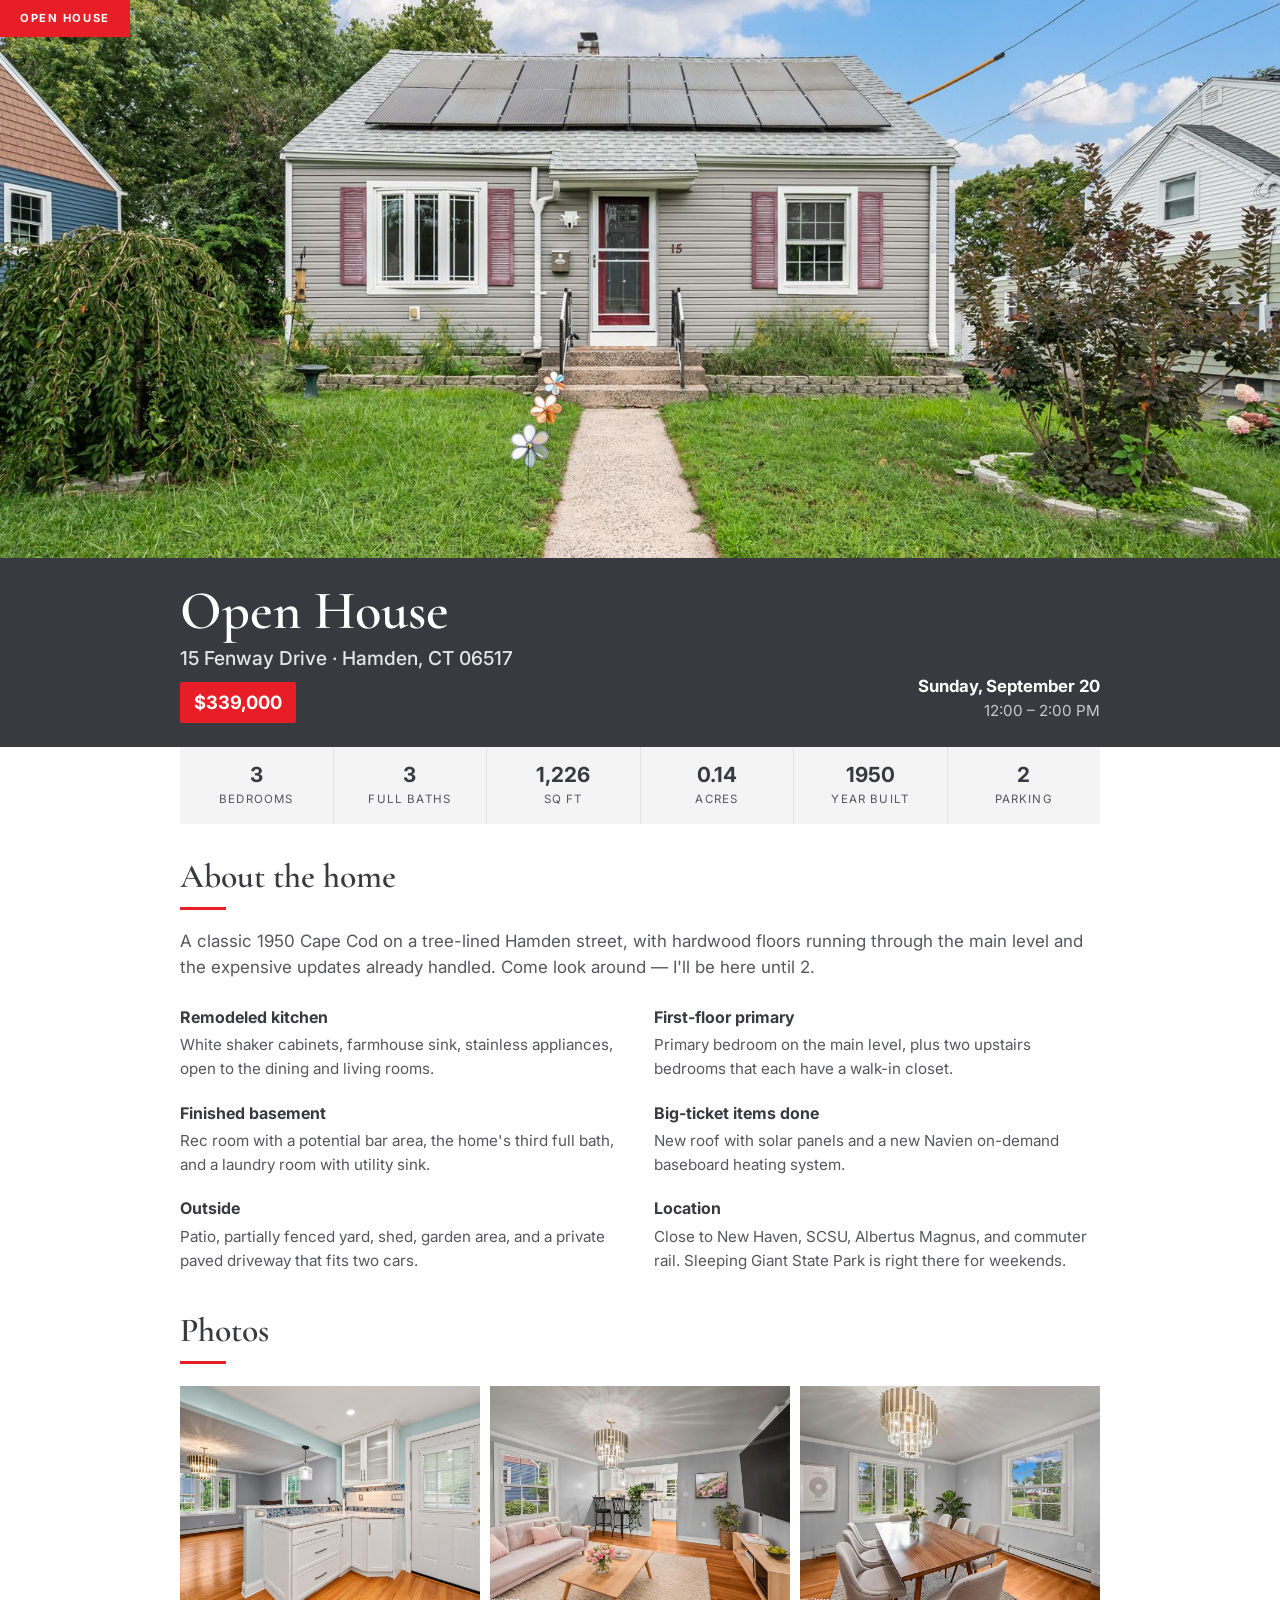
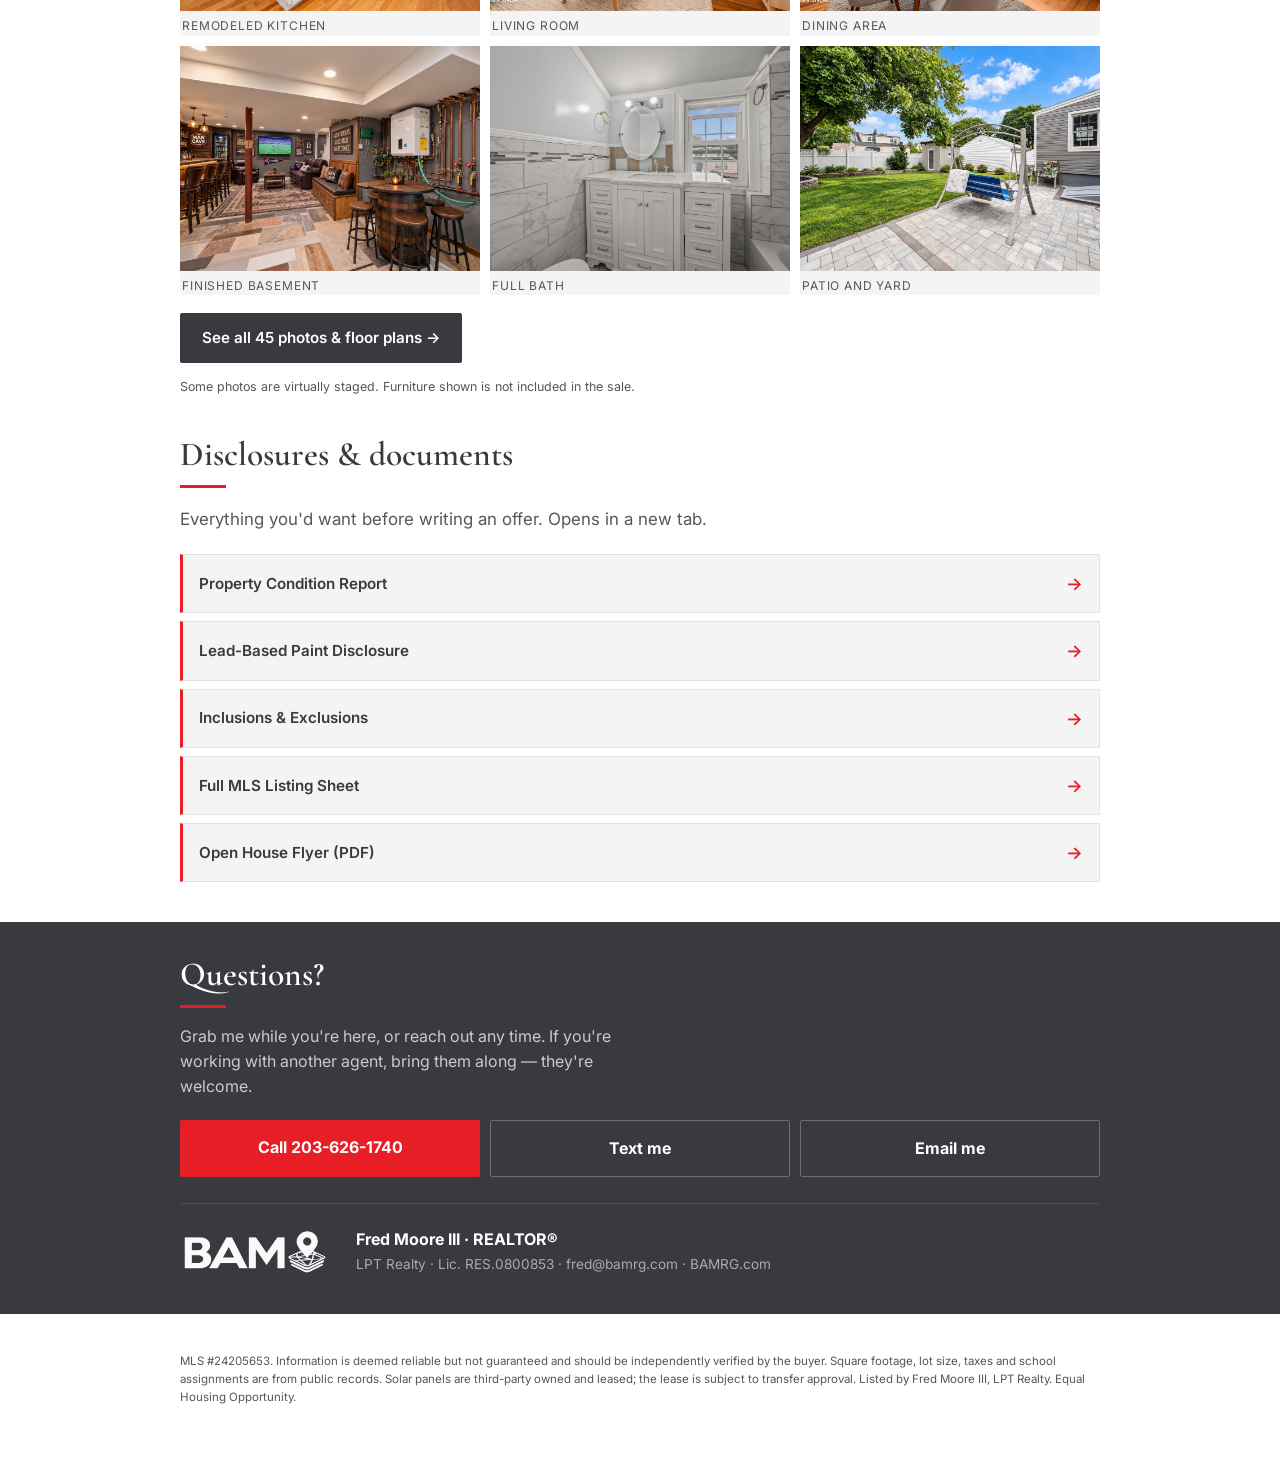
==== 15-fenway/index.html @ d3b403f6 "Add files via upload" ====
<!DOCTYPE html>
<html lang="en">
<head>
<meta charset="utf-8">
<meta name="viewport" content="width=device-width, initial-scale=1, viewport-fit=cover">
<title>Open House &middot; 15 Fenway Drive, Hamden CT</title>
<link rel="preconnect" href="https://fonts.googleapis.com">
<link rel="preconnect" href="https://fonts.gstatic.com" crossorigin>
<link href="https://fonts.googleapis.com/css2?family=Cormorant+Garamond:wght@500;600&family=Inter:wght@400;500;600;700&display=swap" rel="stylesheet">
<style>
:root{--ink:#393a40;--ink-2:#55565e;--red:#e71e25;--bg:#ffffff;--panel:#f4f4f5;--line:#e3e3e6;--chip:#393a40;--chip-ink:#ffffff;
  box-sizing:border-box;padding-top:env(safe-area-inset-top,0px);padding-bottom:env(safe-area-inset-bottom,0px)}
@media (prefers-color-scheme: dark){:root:not([data-theme="light"]){--ink:#f2f2f3;--ink-2:#b4b5bb;--bg:#1c1d21;--panel:#26272c;--line:#3a3b41;--chip:#f2f2f3;--chip-ink:#1c1d21}}
:root[data-theme="dark"]{--ink:#f2f2f3;--ink-2:#b4b5bb;--bg:#1c1d21;--panel:#26272c;--line:#3a3b41;--chip:#f2f2f3;--chip-ink:#1c1d21}
*,*::before,*::after{box-sizing:inherit}
html{scroll-padding-top:env(safe-area-inset-top,0px);-webkit-text-size-adjust:100%}
body{margin:0;background:var(--bg);color:var(--ink);font-family:Inter,-apple-system,BlinkMacSystemFont,"Segoe UI",Roboto,Helvetica,Arial,sans-serif;line-height:1.55;font-size:16px}
img{max-width:100%;display:block}
.wrap{max-width:960px;margin:0 auto;padding:0 20px}
.hero{position:relative}
.hero img{width:100%;height:auto;object-fit:cover;max-height:62vh}
.badge{position:absolute;top:0;left:0;background:var(--red);color:#fff;font-weight:700;letter-spacing:.14em;text-transform:uppercase;font-size:.7rem;padding:10px 20px}
.titlebar{background:#393a40;color:#fff;padding:26px 0 24px}
.titlebar .wrap{display:flex;flex-wrap:wrap;gap:14px;align-items:flex-end;justify-content:space-between}
.oh{font-family:"Cormorant Garamond",Georgia,serif;font-size:clamp(2.2rem,7vw,3.4rem);line-height:1;margin:0;font-weight:600}
.addr{margin:6px 0 0;font-size:clamp(1rem,3.2vw,1.2rem);font-weight:500;color:#e6e6e8}
.when{text-align:right;flex:1 1 auto;min-width:160px}
.when .d{font-weight:700;font-size:1.05rem}
.when .t{color:#c9cacf;font-size:.95rem}
.price{color:#fff;background:var(--red);display:inline-block;padding:6px 14px;font-weight:700;font-size:1.15rem;margin-top:8px;border-radius:2px}
.stats{display:grid;grid-template-columns:repeat(3,1fr);gap:1px;background:var(--line);margin:0 0 34px}
.stat{background:var(--panel);padding:16px 8px;text-align:center}
.stat b{display:block;font-size:1.3rem;line-height:1.2}
.stat span{display:block;font-size:.72rem;text-transform:uppercase;letter-spacing:.1em;color:var(--ink-2);margin-top:3px}
@media(min-width:680px){.stats{grid-template-columns:repeat(6,1fr)}}
section{margin:0 0 40px}
h2{font-family:"Cormorant Garamond",Georgia,serif;font-weight:600;font-size:clamp(1.6rem,4.5vw,2.1rem);margin:0 0 6px;line-height:1.15}
h2::after{content:"";display:block;width:46px;height:3px;background:var(--red);margin-top:10px}
.lede{font-size:1.06rem;color:var(--ink-2);margin:18px 0 0}
.feats{display:grid;gap:18px;margin-top:24px}
@media(min-width:680px){.feats{grid-template-columns:1fr 1fr;gap:20px 28px}}
.feat h3{margin:0 0 4px;font-size:1rem;font-weight:700}
.feat p{margin:0;color:var(--ink-2);font-size:.95rem}
.gal{display:grid;grid-template-columns:repeat(2,1fr);gap:8px;margin-top:22px}
@media(min-width:680px){.gal{grid-template-columns:repeat(3,1fr);gap:10px}}
.g-item{margin:0;cursor:zoom-in;position:relative;overflow:hidden;background:var(--panel)}
.g-item img{width:100%;aspect-ratio:4/3;object-fit:cover;transition:transform .35s ease}
.g-item:hover img,.g-item:focus img{transform:scale(1.04)}
.g-item figcaption{font-size:.75rem;color:var(--ink-2);padding:6px 2px 0;text-transform:uppercase;letter-spacing:.07em}
.allphotos{display:inline-block;margin-top:18px;background:var(--chip);color:var(--chip-ink);text-decoration:none;font-weight:600;padding:13px 22px;font-size:.95rem;border-radius:2px}
.note{font-size:.78rem;color:var(--ink-2);margin-top:14px}
.docs{display:grid;gap:8px;margin-top:22px}
.doc{display:flex;justify-content:space-between;align-items:center;gap:12px;background:var(--panel);border:1px solid var(--line);border-left:3px solid var(--red);padding:15px 16px;text-decoration:none;color:var(--ink);font-weight:600;font-size:.95rem}
.doc i{font-style:normal;color:var(--red);font-size:1.1rem}
.doc:hover{background:var(--bg)}
.contact{background:#393a40;color:#fff;padding:34px 0 38px;margin-top:8px}
.contact h2{color:#fff}
.contact p{color:#c9cacf;margin:16px 0 0;max-width:46ch}
.cta{display:grid;gap:10px;margin-top:22px}
@media(min-width:560px){.cta{grid-template-columns:repeat(3,1fr)}}
.cta a{display:block;text-align:center;text-decoration:none;font-weight:700;padding:15px 10px;border-radius:2px;font-size:1rem}
.cta .p{background:var(--red);color:#fff}
.cta .s{background:transparent;color:#fff;border:1px solid #6b6c74}
.sig{margin-top:26px;padding-top:22px;border-top:1px solid #4d4e56;font-size:.85rem;color:#a9aab1;display:flex;flex-wrap:wrap;align-items:center;gap:18px 26px}
.sig img{width:150px;height:auto}
.sig b{color:#fff;display:block;font-size:1rem;margin-bottom:2px}
.legal{font-size:.72rem;color:var(--ink-2);padding:26px 0 40px;line-height:1.6}
#lb{position:fixed;inset:0;background:rgba(15,15,18,.94);display:none;align-items:center;justify-content:center;z-index:99;padding:20px;padding-top:calc(20px + env(safe-area-inset-top,0px));padding-bottom:calc(20px + env(safe-area-inset-bottom,0px))}
#lb.on{display:flex}
#lb img{max-width:100%;max-height:100%;object-fit:contain}
#lbx{position:absolute;top:calc(10px + env(safe-area-inset-top,0px));right:14px;background:none;border:0;color:#fff;font-size:2.2rem;line-height:1;cursor:pointer;padding:6px 12px}
</style>
</head>
<body>
<header class="hero">
  <span class="badge">Open House</span>
  <img src="[data-uri]" alt="15 Fenway Drive, Hamden CT">
</header>
<div class="titlebar"><div class="wrap">
  <div>
    <h1 class="oh">Open House</h1>
    <p class="addr">15 Fenway Drive &middot; Hamden, CT 06517</p>
    <span class="price">$339,000</span>
  </div>
  <div class="when"><div class="d">Sunday, September 20</div><div class="t">12:00 – 2:00 PM</div></div>
</div></div>
<div class="wrap">
  <div class="stats"><div class="stat"><b>3</b><span>Bedrooms</span></div>
<div class="stat"><b>3</b><span>Full Baths</span></div>
<div class="stat"><b>1,226</b><span>Sq Ft</span></div>
<div class="stat"><b>0.14</b><span>Acres</span></div>
<div class="stat"><b>1950</b><span>Year Built</span></div>
<div class="stat"><b>2</b><span>Parking</span></div></div>
  <section><h2>About the home</h2><p class="lede">A classic 1950 Cape Cod on a tree-lined Hamden street, with hardwood floors running through the main level and the expensive updates already handled. Come look around — I&#x27;ll be here until 2.</p><div class="feats"><div class="feat"><h3>Remodeled kitchen</h3><p>White shaker cabinets, farmhouse sink, stainless appliances, open to the dining and living rooms.</p></div>
<div class="feat"><h3>First-floor primary</h3><p>Primary bedroom on the main level, plus two upstairs bedrooms that each have a walk-in closet.</p></div>
<div class="feat"><h3>Finished basement</h3><p>Rec room with a potential bar area, the home&#x27;s third full bath, and a laundry room with utility sink.</p></div>
<div class="feat"><h3>Big-ticket items done</h3><p>New roof with solar panels and a new Navien on-demand baseboard heating system.</p></div>
<div class="feat"><h3>Outside</h3><p>Patio, partially fenced yard, shed, garden area, and a private paved driveway that fits two cars.</p></div>
<div class="feat"><h3>Location</h3><p>Close to New Haven, SCSU, Albertus Magnus, and commuter rail. Sleeping Giant State Park is right there for weekends.</p></div></div></section>
  <section><h2>Photos</h2><div class="gal"><figure class="g-item" tabindex="0" data-full="/9j/4AAQSkZJRgABAQAAAQABAAD/2wBDAAgGBgcGBQgHBwcJCQgKDBUODAsLDBkSEw8VHhsgHx4bHR0hJTApISMtJB0dKjkqLTEzNjY2ICg7Pzo0PjA1NjP/2wBDAQkJCQwLDBgODhgzIh0iMzMzMzMzMzMzMzMzMzMzMzMzMzMzMzMzMzMzMzMzMzMzMzMzMzMzMzMzMzMzMzMzMzP/wgARCAMgBLADASIAAhEBAxEB/8QAGwAAAwEBAQEBAAAAAAAAAAAAAAECAwQFBgf/xAAZAQEBAQEBAQAAAAAAAAAAAAAAAQIDBAX/[base64]/kVL664OizZU0nfFHobeS7PVOPqpmiTMsIVhBaIWiMy0ZrRGZaIKCFaILBVBNa3hWd7GeihSRDCSkJjAAGAAwABpgADQMAAABiYAAAgAAAAAGgAYhghoABiBiYIABiAGANAAAAAAJoATAQNBQChiBiKAQ0ECABA0gaSGkhpSUs5s0iRkmyyKosl0HgsMdm0Q98Cu/[base64]/[base64]/[base64]/O9Q8vaNTk5+jIx0V65NjCk6bLWFvpLy30qXLRigpls4Mj058sNsezU4DvZldFIYAwTAQwQAAC+d+j+dPpNIsE2eLpGvPe1q5Yd0YrocvLl30eY/RR5p6eC8l9MxideS8ufak5K3s5M+7GzF7KsJ1xuUwpidgwGk0Q3SKBMBDEQwNciuvXz3c+gubZnW07GNkLRGa0RmWiJ0RmtEZzqjE0iW9eVTXe+Paa2QACKJRakE5xOrLPc532hg9GVj1eQVyzZNVRD0oxjok6/[base64]/t4++q8j2fIOPSegnbfrs5Ne9HE9sjfTDc8zTPWXjmpSGPfPTp5+nPTn49tpeKu1mWjBDBDAGCYCazrUlGiTEVRk9Ah2ElSPPTnS6VKhgvnvofnj6PTPQGmfNac15vXrxXL6O/l2vp7eZtL6mnmbR2TnsZ1qpVUEaC5DpPHnGvarzvU3nNVK3mCc8d2dceXXmcq0VmGfXGpyz05WYlyiG6kpANomOkxgAMABgk2kqgN8A655lc4eJ6Hyp9N7P5x7J94Y63JOsmc6yZTrBlG2Zhh1ZJz6RzS/R82qz08ytJlloGDPR9Dg9Cr8j2PGOXU7jn32aW+bI68efNfR7PP9CvN1z0jkVKyGq1zvp5urPTz98d5aGCBDM0apOhUyDRkGgRVAmMEZJqckHcvNiPQ08v1aM9chVNrLAXz/0Pz59DpFg0z5KpI0rJmt89L0Xy3HVrx3L6GnmUvp7ePtL6uvjke1Xmo9Lz9sc30jO6dSxiRoZuy8qRz5byc09UWcufRFc87qzBaxZKpCG0ksqHSExiYDARMAAAAQAufpDw/f8AL7a9HfxbT1zi6mXOyrnnozTCNoMM98k5efr5k9u1ee3nRqs3E13rkPRA9Dn6SvK9byyZystJghExpB2+j53onn6Z6HMmrIY9c76ubpz08/fyvTl2AJSuhtkumQGRs+ITtXGRv1c/WV5vp+dXLt0zmQ7Kzy1pMOvC2tcriiotRMF8/[base64]/oPAPf0z0BpnxZ6IcN9IYVpIORNHnRfD3ckvk9Jty6c/dl3Z0vH97wT6LTx+zN5cd51PTOXKzv6fnu3We1qN52WNGqhVo8kbVhSbGVFkuqchTgLctGDEx0mMRQSUyFaM1eYp00ON9/DHL6/[base64]/l+q583wtPV5pfBvr9JfI4vo8t5+T6e/[base64]/[base64]/QuoAjOzNtzNOnSy0Dm6+PUogjWJoM9ec0nTU560ZynUkw6M7ahN1NxoqCIvwPZ8Y+gqaofF0YvxzH1wMofreX6ubtNpdJ9LC589Y9smG0Y5vq34PfN9b5/Z59OJ+rlZ5HD9DyS8b6NtZ+fXpZdMefn6qryI9oTwp96K8avQ8s2vmDsvzEetHlB6GfLReWjjn11yOjfzIr0s+PQtFWHbyenLvuEXLkocIuri7E19Hj7Gr8/[base64]/[base64]/XydnPfyLH25Nqi/W8n1860z1zQdx25800t5NM9c289I57nfHszeHl7PmefP0+T0Tk9TpZ13583y60/O6vGxy7OjyPbJ9nzfU10Xie94W7kMsStETpJmrkhXJAwLmyrmymqH6XnelL6+W2JxZdON4cnXz7Jh2R0TXl2U6lOlVFBRQXNFMYo0gyGJ18/Rhcb9OHVnpldBnalaM5gSFNM6ihMRdGT2ZidHGXPLcr15MjrnzTWfUOLn3z9bbh7c74tctJdgQgVWhM1WQm8zBPqeZ6S4Z0sxNqHz7YVsZrMqc40c57Vl28fZdY6Z6NJgAAvB97wj39M9Dl24O/nv5Np9uTaZp6/kevm7ZaQXntl2586pazOue0otI57jr5OuWPlvrPIxmsYjzz3t+Hu7a4KDWufwPX87lzXoed6qZ+15XrdOleF7vhbuYFiGEq5InSCJuSVSHSoq5sdqh+j5/pS+vj0ZHmTON8/N6fl98l9PmenN8FKr1dKlKTHSodzRVTQRcGaaTrx2zZz6fIxmvdz+bxX6jf5d539hXx+mb9bPyHSv0S+Z4T6/PysY9qPKzr0s+LSW+O61jnw17bOLDrrWced6VycvsV04+p6vl+py78WmekbDRKpU6lMtwk1lTC9LzPTt5puMQmZhjjSVrmNZKqmFZPo8fY1jrkNatMQwXge/4J7+mepw9PF1c9/LNPtybVF+v5PrZu01K6ZUuvLlZO81rz6S756Tz3n28WuNX5vT53Pnt0+Z0cp7e3H29unmIWr5nl+v4Wcbez837Enqel4Pva3Xg+74e7mDsQwU0iZuSJ0ghUh0qKudB2qg9LzvSX2Z5+QjfnnOM9+TZnXr4t2+G5vWnSY3NFOWVU0VUUPOoJEJ2xSTy/L9jyF4+vv7V8le5WN+PfvbZ18n2fSUfM+T96o+fr3g8LP6FHja+oL4x7EJ5B6xXlv0MziXWXPHn2banJ3cPanHcWdABk6kRW1zi+yjhXazyup9C+cehMnE+ojlXVzVz63eZgpw0p4OyvQ8/0WstcdWhpiaA8L3fCPe1y1MKtnx7T1ltM09byfWzd89IMl38+s8T6VHPvpEJ3m0m5y5ufo8vHOe7meZ73Vw9vTpxaQ9aPF9DPjn5f0/Q5Ok39/[base64]/Q3Tw/c8LdkCxoBJoSELHbnMtfn3nf0enzFR9Rp8oj65fIpfq9/jvUPvNeffWPJnp4845ejg9qPB9X5vz3X67T48a+uz+TiPp/[base64]/Q5c/QXB08uh0cnXtWuPV1Zl6HB859PlyxwHT5Ob7freZ6ne8XL242+Vxd3l8+b9Tj9LKfY4u/pufD9zx93nr02eUvY3PAX1Cr5Y+oZ8tP1Oh+br9BqX8/X6Dcv59X6Aj8+2+9LPhuj7OjO5DHDq2mfF9LVHi+d9Rlb88e/mvj9PoM8/[base64]/ldUenz9jODbqwIQSw7QcfofP6nWozsvS8rK830ucxw9bCziue8547LH5fezn6ujw09XmMs76tZg6OfWZXxvus6sNuDGs98u1fR8h9HPp4PsZd28Z9BvHw3q+rrqcXj/AEeFkeT7WI9C86+b7r7tSuHZZtcXXOs6xtyGnNr0mFVhL430PD2bz0zz+fc+znjnL9D1+d6GNeXW0HWAJ5Zm6xK2Uspw0HLKcZmqQVnVEumQ7Zm9VZhpaljLeFw5NfH8vfvc4cOnueJ6vk/Q8nu7cfZSAPkRPWWDL9fyfYzrtfKJ1rmZrMSdGvDmerPlSexXiSe2vDVe5PiSe5HiI9o8NHuz4UHvx4YexHlh6fnJBGol+h5/or6I0j4u3il5vY8Lrxv2ODlzO7yfT87pz830fG9CsenKtZnqziO3Pk9Ca+I9f1SypfXLy8/odZ53m/[base64]/[base64]/Vm00Mwat1mZKNaAAYstsTyvZ8n1VGhM9ctBggaAi818r3PC9spNIAhiYriiYqRJyPLXK5vp5ulefLXGXqTQAjRJFvMNZhDBDAEACaJW2hynWHK9pJQqyouBt1nO0E+N7XjHrdPN0hN5nymd7pxno6nk369nkV6ovm79gY2uaO6/G51+hXy+Mv158Tz519vy/IaTX0XP49Z13Y5651y8/[base64]/S6ca8eve6M6+av6m5fmej6G5fD39a487bro5r3dYzqJk9lWRrmTnrlE52S4LpQu7m6fZ4/Rio7cUmhDQNEaTcTQADTAAAC9M7I3w3EAIdEFomlJRngdS50VO9HNq0aQqEnJ4/tZ6KNNM9MtQBAAPO4J6BAAAIYANMiLgSaKy1yub6ebpXDn6eaXqEAmikAAAACaGCGIBNVaaAAAABDloYIYmLyPX8k9Lo5eocXJ+VP1tfJ6/[base64]/[base64]/oDmpPjbzrw+/[base64]/3zdWs9EUdXX53bvHZrlt0wlarPPfKXmy6Yxo6Mt7NKL1mW0Z8+/[base64]/TGsjszy6MpcM7xxvTp5OqzTVaawmTS5N+DGnPJOd+lXH07zSednP5nbx8982PTjnUqYPT9byPX9ni7JqevFAhgAIjeLiaGmAAAKAFaRaZ74i64vVMdTM0hWsWAAIC5zbDw/Yl6wKCrIyvzjr4r87Oun51z5vVyehE437vb8l09uP0Ryep14c9dD1IVCQUEqkCYS3Jn3c/XXMq8/G+fna8Pt6fY+e068/f8AzT6zg6c8fb+d4uvL9E0/L/Y6c/uTwfYNyWMQNpgCGIGIGJiYhgA0AAIAAAw3wOP2PG9gqKk+O3wfzfo7Ge4tb6KXdzbaz278m/TnpIUs9ZjDOuTO+zfzNzuMdNZV0Jnw9fHNYVksb6NMdtZ0zrHU5+Dt4cawnWsa530zL0+l5npe7wdqF15CEMTQehLeeqmoAABQAAC6mk5+zm6SYoXO2hiBiYsvO5pdM/U6SNDSzPV4mnJz+Nm9m3zD49+7j028/oy03vl0wrUl5su4s4L6I1Oz0/nn34fRZ/PY6z9MfOaHvT4usvqz5Oa+t3/NZ3P1u/zHuduGXjaT5PYpemdrVbxPD28hyLTfU5eX02nzfN9bn24+X7XlcHbh970fl3pdef6C/mPaO0ljEwBDaBoAaBoBoAAAQPLTI8/2vC90c1J8trzz8z6XWua61pdNh1ro1no3wrpjeMnZOO2edcme+ONX0cu52XhrvBFqp5Ojzpcsxc9778W+prLmzLHTm57eSzleSo9D0PQ5/ofO0l3vGVdNxjqxp8e2EXpx9K3GjTIBQABMupaZ9PP0LKaBAAAAGV0AaCE58S9Hm8Xkcu2/Npr5fVnte/LcVreNRo1SWlmS1cYz1Z2c+G8LgdN1hq+jLKdsDHPomsY6FrOe83RNRU2bJdpxHD2cmh0gj0nSM+bt565H0SuPH2RZ43H9M+3DwPdx4OvH670fy/Xty/TH8V7J7hjqUSxiBgACAAAAz0zPL935/[base64]/ZwduXvev+cR14/qR8B7NfTPg7RiBiBiBxcHke94HvFJyfH69T+Z9KNs0brLUvv4dNZ7nx67zoY3UYEy55dGWatc9F6NOa03yJHmZSkRlLuYwaxWhhRhGnMSuWh6PTn6nby9Hu8O8sRKqIZ5Gd+r4/Dn5vT1e18x6Vz6saL0+a9OXeurne6cpSXQBI3x2WQBAxXcJeeXnr1cXk8PHt1cmnR5fXjtp0ct4dFrFjWqWYHU63dzOZsQ3KGLTSqrTKjQTpRGg6UaYpjje+rM6LLNBaM2RMSKXNYbTdj1nQTITmm1bAjUqKknbPeNVc5uGO2O5BpZyvpUc2WsV5/ne/0dePyHf7fD149vrfEcnbl+qV+Ze1Z9meN6Z0QB43v/AD/0BU1J82Ofl/TqshNVlnXXpx9Gpvc7ajcUmSrPNSpywwW3MpqudVeLqXF9GcBjBeLVErWXC+5mHTFx7uXN6f0fnxc+Qex4/[base64]/sfOef24/d/ReF7qVFKvlaxXy/p6Za7WcvVrQayzR4vUpwFicQ1nLcJiKBVORvhz2rSBF7nJ0dlGGlTEKeWOnHGqXocWm8ytnnWdVMpBYk5hGtmGO6PT7vm/T9nk9CLO/nt47VYwnbLUJXnHR5fH5XHtrlfX5PXj03XLc9FvGnN0RplFXNbVG5z3NxXYkKs0WVE1Gt6GSUU9WsxDuk3NGOkEbphnvzmUttZdK0SCpBN2ToqTJWVpNCRz65tRV51M6xUGtRArC2pOfHp59lpNop0kgatNIpKedROW01lnuHHn3ZxzaWo6fo/lNvT5/[base64]//8QAMhAAAgECBAQGAwACAwEBAQEAAAECAxEEEBIxEyAhMgUUIjAzQTRAQiNDFSRQYEVwJf/aAAgBAQABBQL9e5f/APi9y/8A/F7l/wD7pNS/duX/APuVVkhVos6P9y5f/wC1vybCrSQqsWb/ALl//r7movmq0RNPlV0Ks0KpF/tXyv8A/VXLl/YVWSFVTN+VNxI12KpGX7N8rl//AKS5cv7yqyQqsWb8qnKIq4pRkWLfsXL/APz9y/6i6CqyFUi+ZVJxI10JxkWLZW/UuXL/APk2/wDRuX/a2FVYqkXzRqziRrxYrSLfrXyv/wCKkKDZwmONv/NuX/8AA2FUYqkXzRrTQq8Wb/rXyv8A+HSjfOa9L3/8e5f/AMdNoVViqRfL1Qq0kKrB5W/UuXLl/wDwKc9JrRrROpcf/i3L/raZM4ZoiiXb+mm0KqxTi+VNxFXYqkZfrXLl/wB+5f8A8S5f9WzZw2aI8strfrXaFVYqkXyqUoirCnGX6dsrly//AKLlYvy3L81y/wCr1ZoZw0WS52Pb9ldBVGKpF8qnKIqwpRl+pcuX/wDMuXLEjYT9i5qL/qaJHDFFLnuOVhbDHtnbO2VuVe/sKoxTi+VTkhVUJp/p3Ll//HuXOrLZXG7t5XLly5cv+ppkzhmiPPccrE8XRicepI0YmZVpcLEx2GPK/JbK2Vua36GxxGKpF8qqSQqiN/0riZf2uJA1xf7Go6s05OaRxdQoTkTWiThZJjLly/6aTZw2KnEtbmuOViWLpRONUmaMRM8rTI04wzxnzx2GMsW5d/YQhr9LYVRimuVVGKon+ldly5fmUeIKKRZFrC/TuXLFkah1TTUkKhEtlW75bPoXuP8AS0SYqaFFLm1DlYli6SONVkaMRM8pTIwjBc3iiuR2GPPSW5LlstuWA0P9TY1sU1ybCqMU0/0dhSLl+Tb9S5qOrLF0h1le1SYqCFGxbJSUmVu+ezH6Hv72ls4ZoXNqQ52JYukjjVJGjETFhKZGMY+34nvHbJ5aTrlpLWy0lmstNy1uRFyX6+wpsU1ydUKYpJ/o6hMv+pqOrLHREqsUf5JnAuRgoliw6sIksQyUnIwu5W76mxLZe1Zs0M0ItbluhysVMZTgcerM0YiYsLTIwjBe94nvHbJ72izhM0tFjQaZFkacrXOqOkhwsaRItk10sWLFv11NimuTqjUXT/Q1CZf37l2WOiJVUhuo0qLZGEYlsnWhEeIY5ylyYTcrd9TYlsufSzhmlLluOViWKpxOPORpxExYSBGEYfp+J7x2z0iuhSLJmg6lrmhGkdMszQXaysI0lhxGrFiw1bKxpLD/AFFUYprk6l/0LsUjV7Vy5ZsskSqRiapyOE2RgokuyxOrGm5YmTHKUs7Fi2WE3K3fV7SXbnpbOGKC5bjkSxVOJx5zLYiZ5aDIwjD9C6FZkduTxMjtyJitl1yszSaDQaTSaUx00aTQaOlrFhwZpNBKJYtk+S36ewqjFUi/[base64]/7Mjy8WRpwh7/[base64]/wAzYh4vFlHFUa/ttDRqaFVKHWnjLLnwhLtMV8omJkbmmRoRqhEdZlB3ZW76uxLtypZYn4F7dyxYssupYtydSx0Q6sE/[base64]/sgLbk8T2jtncuXzuXLnU6lzWzWJ3GyM3fiHH6ubnTwk1w+JE1LluajWjUN5sZ0LIsWLZ3L/[base64]/+Rxkpec8Rm9Hh7vhsPNqtj6tSlWpSfkqOIjVqSnThLRPJSLmtmo1Go1Go1mpF8umXX2bFv0ML8IotipCglm6kUOscWoRrsVSLLlkyUCSZhPgxO1y5cuXLmGHsYj5ObS2cKRQjpyrd1TKXblSPrxC16PWnnElbhpC3tlYW43k7iLDXqzRYsixZsiQFtyeJ7R2z6ly/s4r4/u//wDo4t6sX4ilwvD/AMTDfP4hXcK8KkX4TgHHzeLusTiZ8Kj5iXkeJSY42Ni5cuXy1Fy5cv8AtqMmYKF6CgllcdaKHXY5SkWytmm0RqO9it8eE+CuNc2GHsV/kEripyOEWpo4kUOsx1JMw25W7qmT2ypH14hGeikrQziS7ELkXd0z3IQutEEVdN8/suz7Qt4i25PE+2PLZGiJwonBOHItI6movlifj0+p03/yWJwtXzWOoT0YShNYShTmq/iEJKvSbXhmAlpxGMl/2PErcH/82fQhVk87l8r8ty+V/wBS5pbOEaEjFcXh4N1oRddDrSZ1ftRXrK3x4T4K/Phh7Ff5lKCOKziSfKzC5Ve6plLbKkfWL/GjtnElshci7s2KSLku5Zoub5OrGBSnrUBbcnifZHk1SFUmcaQq5x0cWIpoudGcOBwoleFqSp3rKMnj8RRbl4nTvHCwksFg6VTX4hq4sWv+LwrpcbG0IPF4zCtwnTlDBVL6qfd7Vy5cuXzv7lzUdWcMUYouSqpDrCk5RoL/AKVvcj3lb48J8FfKxw5M4LNEEXgik7j2K/[base64]/k9jDZVe6pk9sqWWL/Gh25xJl2LfP+hZdMmS3OuS3yv6soi25PE/jXsU/mNMGcGDPLxPLnAkOnMg6tN0cTOdRTXlNcVRhKLp0FSdXEJ6pprDYRSS4yVaekcU5VqKlW4PThHDkaZHUuXL8ty5cuXLmo1Go1Gs1ms13FGbI0xaUOqojxBxZM3yUJMVBlHDQsnGCqVnFU60mSsyrh1b2l3Fb48J8GI6q2Vy5fLDj2K3fzsw+VXepk9sqeWL/Fh25xJq4kLc65Lvs7Z3RclvfK51ysWeSIi25PFPjXsU/mElayLIsjSaTSy7VfXbw6tO2Bw9S+Fwj/7GKf8AmnUthMNVbKtfRicZUs9f/cnioqUsU+GsRI8weYiceBrgzTBnDgcJHCZw5lpl2jUajUajUajUajUXuKEmKkhJIdaKHXHOUslFsVCQqEUKKRZjsjX0j1OGmuESjZxmVOlT2V3lb48J8Nfn1OnSTvTw9S863fzsw+VXepk9sqeWL/Fh25SjqUSW+kW90aoms1eriG+XUtI0MkrNRRpzv0dzrcW8SO2WuKOLTb8U+KOVarw3CV+Wn8x9EaM5rhzWVy5ThRZwKXDlGnKnLRRpqhTpEqOsnRvTWH4KrYarOtiqcqlX/wDT0qS4MWeXOBI4MzhzHF5a5I40zjyPMHHicWB6GOnA4MR0DhSNE0WkKnIjTR6YjrRRx5DblnSpqSVKIoM9KNcUXnI0stA3hFEdmTQl1q/L7Me8rfHhPhr88/ipR0UcLbVV7+dmHyqb1MntlTyxf4sO3OJU36iXWxpLCXrUYn31LMtlPusdOTqf0fcSVWpElWZxERqMp1evifwxyryblS6rkp/MfSKdRwo8XrWjxCjOtGEuJKXUhUcpxq1FGVT/ABXjo6GuOqtbTNLTqQqyvPTr6FkaUaTSWY0OnBklaajccWuXXM40zjs45x4jrGuT58P2S1atJ6DiJEb1RRbnpbIdsSOUuol1n1n7K7yt8eE+Gvz1/gT/AMeCKvfzWLFDKrvUye2VPLF/iw7c4n9y7luLYh39R79MuuU9+VnW5/UR4RzfkULCRQqEUKjTieKfFHKv30+keSn8x/KFWSo1NDVer/iVGTk4VaYnW4VKrUk1tUn/AIMTW04PCYjXTWI/zYmsoxxNRWq03p0tU/ub0xVdOmsbC/mIEa0ZvXc+nvU+Sn31Oz9HD9v+6EdVStGEasLFFcUa0VNVkncgIZIW3tLvK3x4X4a3PKClSj8VFRjVq93sUcqpPJ7ZU8sX+NDtzif3LuW59EO9WHqv6x5WJ77ZXFuXij+j+kLbk8U+GOVa7lDbkp/KfyP45ZXGz+YRLdI4fDzhohUTiqFJQjOc6DxCrrVGtKcY2vQ+72FNOlCph5S1YYw0MOq1Lh5Pep8pd/pYft/30fmxPz03cpzdM1KVR1LJVIqPHiyNRDqDmOvHR7S7yt2YX4aqNJpLGksWMRdYelfgYb5qndZmmRoZoNBoRoiaYm2VQnk9sqeWK/Gh25xF8k+5bn0Q70NdehZFhk90XyW51P6P7QtuTxT4Y5V0rw5afy/X8o9WmpyLsjv9IcFOj2UdXEK07PXAr2UdWvD/AHVlop056sKu6pVMBF+ZwSfEJd1T5f08Ps/yKPzY356D1Qi7FGX+ea9W8Le/HvKvx4X4W0mpo1HUuajUVbVIR6U0kp+xdGuJxIkmpE2nywyxX40OzOIu+SWqOnV0E1a5H5ES35J7odkM6p3OhdNn983inwxyqayPLT+b6/lEuypyR7In8x3/ANeIV8MpyiPDwqRo4WECu3b/AEfeN/Ewyt4dpVpS0mBqKdfCX1k+6p8v6eH2l+RR6VcVDXWoxjGnqoFGcXWVaTTblH3495U7MP8ADzXLov0ueotM0TOFM4MjgHARwIFejFKPRakOrSQ69G7xtKMnjIpvE2fm3xcNN1KZivxqfZnEXyT7o9wn6SPf0JPrySOhdly61po1dfVqP75vFPgjuV9LdPbkp/N9fyiXZPkXZA/mO/[base64]/VaTP7P75vFPgjuVdScOWn831/KJdtTkj2o/mO7+NdtaTpviaidKTMTqtSk54Rd2I+CgtOE1U7KUTAp8bCUtFUl31Pl/Tw+z/IpfLj3/wBjD/jKCaw0NNVWUYq1P3495PsqOUDjTajiKpCvNk1UnTqVJQjDES4c5yOM5SivUlLhPFRiuhTi6bqVJ0yFuC6fEhD/ACT620t1ZQdc0RbcSU4opz4laVGnIlapPh2lgYaKBivx6fZmhfLVfrj3MUum5Ff5LF5XdzqXLZXykruNP1cHpwTRpy/uNNRly+KfBHcruOqjKM1yU/m+v5jvPapyLtjt/CP9TklCtdy06D1wKygW/wAS7sRJ06NCUp4OUULSYGU+PhKmvKffU+X9PD7P8imvXjoJ1KEbYdqM3h6Vpww8U5Wt78e8l24hf45L/HGhONZJW66uJTjHrdqCqQoSU+HpLJqeBnqjTciMZ3nhp1HDD1UnQq6uBVcfKyssNUZHBKI8H6lhHZ4W8o4OEZxwiieUgeQpGEsqf3i/[base64]/eK/HpfHmj+1aT0GktItI4b4ii0aB0jh2NBwlb6iuknZXYo+pKOlKnePDVT7/sW3J4n+PHfnp/N9fyVK1amVcRVpx89Ut5+Z56QsTelHEOc/5RVTdNaaeFeiaV1Xvrnib6ab/wAC7qltMfVh5YZ1o2aPDY2xXh6esn31Pk/TobVetXCU7PFfl1rKrN6akl/kUJC7ffj35Yt6YKharhUo4fkm7U6PFqQw03KXuVPVXqUlCEcPBqjTVSNSKhUj2YVWPvFfBT+POJPfqLf66FllZWsdT60nDbIRtBzaJNCtaNtV3ZKcnaSm9/7Fy+Kfjx7uen8x/JON6c4NlOjeiqHTgDp2jKlpl/KMTbgJf9OScXT4klLXqxLiin8Me6t8dKX/AFlKTdaPp8Nf/Z8Pk3WJ98/k/To9tT5cOvRjr+frxvitMVOWmNbiJJdV7bemMPEoznlHvI74vS4J8SOHVqHJP48IqvCwfSr7j/MxHwQ7MKvRifmp9mHVj7xfwU/jzQ+9HQ6HQ6D7+V9C6s4tjUpOScSMvVa6/qK9T3t1+ltyeKfjR356fzH0VHajVb04e7w0X0uNlZH8orfA1/0XqSc5OnONS+MuUfx13YyThQoTl5KniHafWXh3TF4BNVSp31Pk9mc1TisRTYqkGXXLxIIeJoow2MhOrV+XD9mKjLzuIlprVJaHVl/2Y4yleONw+hYiiceieZooeNoIl4jBFOeunzYulwMTQnek69JFKpTnMTsRjGsYqjSo0sNJTw/JLsgq0I4WEo1fcqqXmJSqTWqqhOpBPVIh0hQPvFfBS+PNH93NXRMuXY/kLvLqXZP1SXSKbNVh2maEpSkR1MU/[base64]/5Bn0tuTxT8aO/PS+Y/krVXGriKjjDiaoXmz1og5OnTd5JdCr2TlqwWmTKapRJVacnjHYov/rf1jumHw/XBcGzlTingPyMHG00VPkqfJzWZZmiRpmToT46wlfV5SueXr28riDyVc8lXtHAyan4f6KOFlTxdbrUodI1qDnXq4V1Kr8Ok28O3LGYPiU6fhi1y8Mjqh4ZG3/FJkfD9C/4+Uihg3SpcBnlzy5wDy9lwCtgY4iNLw+NFeXslh7OvgaddUlPB1qNlU8VjelhI6cN+zQPvHGG/HziOOpqFjQjQjQjQh92lGg0Gg0DwyZo4a8tE8vA8rAWGgn5Wmh0KQqNHX9s+ltyeJ/[base64]/k8QV4KvKlBYmo6UsW4qpj5QaxZHFpxWLgxYqLI4qnKPnKF/[base64]/PqvWNVZKONqzXnKrHiqosZX1U8RWqqpUqxXmsQVpYidOUq8Yx41WFOlenJpqrh4aZU1aFGWudPUqNNqFB8QqUZ8WrCVSn/[base64]/W5ccs9EFKdTQnWtU9clQrcMT1LxT8SO/[base64]/HChKKhFdY8LQoVP8VWEqhTpzjTbRUw8Kg6FOCWFouj6airr0R+RwupONPEYO/[base64]/2IxuOnCE6NKnGEaDiSjVtGFe3lbyWHHhUxUFF08LTgcGMW4plrPRc0vU07yiylF6qi6STOp6i0rpPKyEkdDScKMk6MGKhBHk6WuWDpyJ4RSHgr0/+OpnlZ8WrQmoOhOzoT1OnOUe2o9bdWEZVsI9VH7xPw0fhzsWRpRoicOJw4nDRoNDNMi0z1nrPWerLoek9B/jPQRUYx6ZLKdGMzyNO8aMYZeJ/iQ9il8xrklxJHFmcWocSZqkXNSOJTONSOPSPMUzzETzJ5hnmJHHqHFqHEqGqZeRYsW5UtROGlYf5GfWWJ+NSsebkeaY6+sh8PWcOBwVQlVnUu9SVWapYhVJ1qFKdRWw60yKaqSlUjXQqFRqeHuqeDgq/CRwInDgmon3pQo5bHcXLoUompX1I1Iv11K7ZDee2l26DqxT4sTiRPTnbrn1z68242rOcRzZq4jw8dETE/DR+H9iyNKNEThxEkuXxT8OHsRlon5mRx5nGqHFqGuZeWWlGlFv1Ke9Ttw/yM+sqlPiRWDgLDUhUaaFFImvRRwdRVKOHrqHBnrjhoiwtNShh6cW4dbO5ZGhXLZX5EutvYsWNI3FGqBKqoxc3aWJSPMpnEqMvXlO1cfFs5zFXsvMRuq5x0eYjaWJijjwHiaZ5inq81SHiqZ5qieapCxNEVeEnCrCR1NJYUbFPLEfDQ+D/AMHxT8KH/jsw/wAnNcnIU5HGIuF1ZqxYsWsNXLGw3Z3y6jy6iyZ9Z2OiNUTiI4stTqSHVgn5iknxpyFDETawkSNGnEtl/tysWJRuo0lpVCEqnlaJ5WieWonl6RwKRwKRwaZwqZw4HDiVIrRTjaJfOllW+Gh8H7jelcbrOooka3pPFH/0cNV4tP8AYpdpV7vcw7TqPnqx1QpQlofEOKkKfTiyR5hJQqxlHN2Fk0xRZpNKLFixZDaRq663d1JOo5qLdSjE82KrXkcPFTPJXI4OjEUIxy/suXeX+zLrmto/IXRqRqRqRqiaompGpZT7V25fRSyrfDR+Dk65XLr9PioVRlX/ACwVCrTJYjgixHGMO3wfEreS8PqXj+xGWlcUb1PPXFHFicQ1yP8AKzhVjgTPLHlqaKUIwlzvan22NJKhCRwpxNVREqsDcjUqRI10OtASuactUDiROIOrLXeSSk5Cr09LxMEebuLzMjy1eQsFEWGoxFFLPUi7Ooj+3Vfmc/8AZyraPfXk1ivZlsu3L6KWVX4qHwZtJvhI4Zpmf5D1FxO/PdF1zs8tYUukrSJUpJ1IV5ShSZFKMfE/wcFTlTjl9fpOpFCmmcQ1yP8AKzh1jg1TytzytMVGCOHAtHkc4oliqER+IUEYbFwr1Od7Q2uXz0koXXAinprI4soirQkRd1d6YyUlqjEdaCJYuKFiKjdsXM8pUkLA0yOHpQ5NSLnqLFlyvvcI08Rn/[base64]/AHX+XP8A28q2Xdi/l9mWy7cv5KW5V+Kh8Gf3zfXOmXysjTE0ROFE4JoayuX5PEvwaPx5fTnFHFgcaJxTiTEqzOFWZ5WbPJoWFghUYI4cCyXNKtTiPG4dD8Soofig/EMQx4rFMlUqSLRZZFmaZHCmeXZ5Ziw5wInDgaTCr/L7EdnyWuWaLs1LO1yUSh25a0ameo0mlLOdWNMnjacR42pMti6hHCFOlCmWOh0LsuXUp4j5c/8AbyrZd+K+X2Zbfzl/JS3KvxUPg9r69u5cuX9jxP8AAofFl9LCpCw8RUaYoQRtzOpCI8XQQ/EaCH4mh+JVR4zEyHWrsfUtEsWkKE2cCTPKNiwbFgzy0TgwRoRpNDOGzhmhLPDr1+xEfPZM0tCuR7pIpZPr7FajGs4YanAUTQdEXylOMDitlqkjgwv91WpV8/8AbyraPfWu8V7Mtv5y/kpblX46Hwe19freJfgUfiy+snJIeKoxHj6A/EoD8SmPHYhjrYiQ7stA6ZWkaJHAbFhhYRiwosNEVCCFTRoFEsaDQjSixbJ5N5WKHf7Edn7Ue6RT29jSenkdaCeqpI4cmRpwjldCdx7qCji8/wDbyraPe6UXP2Zbfzl/JS3Knx0Pg/b++XxL8Gh8OX15nEyG6sjSi0C6Ls9RaRwxUWLDyFhWLCiw8RUYmg0Gg0mksdC3N0LZO+VjQy0UU7X9iOz9qPdIp7cmlnQujU8m1E4yZ/lkcFMSUctSLstn96VfP/byraPf7Utv5y/kpblTso/B+398viP4ND4MvqzOGxUmKgxYdiwyFQiKlEVNCihIsaWaSyLxLnU6ljSWLoujqWZpNMSxpkaRqKLjuzplT3++eOz9qPdIp7ZXRqecqsInElI01JCo01nqR6i3N/XJ/t5VtHv9qW385fyUtyp2Ufg/b++XxH8HD/Bl9KCFE0iiKJpNJZC0l0dT1Glmk0li8TUjqzTJnDNEToO5ZliyLoudRlkdEXzpxs/YiP2o90intk+g68C9aRwbkYRhnqPUzT7P9cn+3lW0e/2pbfxl/JS3J9lH4P2/vl8Q/Bw/wZfWksjpl1OppNKLZdDUi7PUWZpR6RC1FjSjoi51OuXQ1ZtGkshySHOJxCk23988R+1HukQqwUeNqLVpHAgbZbGo9TNK9z++T/ZyraPf7Utv4y/kpbk+yj8H7f3y+Ifg4b8fOxY6ZXNZrFqYoSOGi0Vl1LMsj0lxNlnl0yY80JZNjkPUxwZw0aIovFEJ3f3zx2ftR7pFJK2V7Go9TNK9/wDvk/2cq2j3+1Lb+Mv5KW5Pso/B+398uP8AwcN+NndCkeoszoXQrkVMUGKCLIui51LZLltkzVkrljSjoMkxyLssNFO11vzx2ftR7pFLYe2le1KrCBLFylUoRq6uX++T/ZyraPf7Utv4y/kp7k+yj8Htr9D75cd+FhPxc7nqNMjQKEUJxRrFJi1M0yNBaJdDY3ki3M0dEJiEjpk7koj0IdQdSRcw7vL7547P2o9zKW3szqRgqmMhBcbEViODuQpxguTSM/vk/wBnKtl3+1Lb+Mv5KW5Pso/Bn9fr/fLjfwsH+LyXLs6mkshaSMkKTOvK8kmJCWXQuO5I6CEmWR0RqJyZJjbZpZw0elFF3l988dn7Ue6RS7fZr0eKU8NTpli3JpsarDZqbP65P9nKtl3+1Lb+Mv5KXcY2TVHD/Bn9fr/fLjPw8H+Jl9WR6TUi7y6CYmR5LGkaOgpF2deR3JKJqijW+SxKI7IbHcsWRQfqW/PHZ+1HukUu32bclrlkjUNpF5SFDL++T/ZyrZd/tS2/jL+SluY/4cL8Gf1c1F1+r98uM/Ewf4mduS4hJkYiQkWOhc6jHpExXZpPSjUXY0PJIWbJMkNjmORpmzDx0yW/PHZ+1HukUu320mz0ocmOSiXlIUEnkj++T/ZyrZd/tSP4y/kpdxjvhwv4+abRqRaDOEaGi7E75L9D75cX+Jgvw87nqLCsJoTZEiJlrmk6FxyJXPSJibLFs2PJCyuNk5dHqY4M/wAaOJYu5GHXqW/PHZ+1HukUu32VE9KG2xyUT1SFBLK5bP8A2cn98q2Xf7Uj+Cw8qfcYmnxKWH/H59UjUWpscbC/Q++XFfi4H8Pksyx0yjESIWFIu+R3GjSIQs7DGNiE8rMtYnKKJTbGixpYolOwt+eOz9qPdIpdvPpNSQ3clJRPXIUVHK5bl/2Z26f2hprkWy7/AGmfwlcbyt0StMl20fg9rp7N17H3y4n8bAfhZ9TSzSs9SFIgxFmWOmTGWELlZJnUSFY1HUaJo0M0HRDmORQleS3547P2o90tqW3JY02NWTmkWnIUVHK5bn/2CVzpEu2f2JtF0x5LaPf7TP4v0Svn/RLto/B+irX0XHTZZouzUalyffLiPx8B+Fm5nERxDUxJiiRSIiYixbJjzVuWQ2htiTZFCLDsS6EpDY5o1s3ML3Lfnjs/aj3SKW2STZZRNeTmk9MpCio5XuW9n/YrXcsquI0l5OUMRNEa0Jci2XeKx6T0npPSek9J0yY+xdR5/ZLtofj/AKVkXZqkaoM0RZw2aHn98tf4PDvws9IoHRCZ1IoiiKEllfkbLsQi9pdC51HElkkLK45FSRKbHn1MJ3Lfnjs/aj3SKewt3N5OavplISUUXLe0z/YSkoqdSUxohKE8tJGU4Ea6LqSWy7/akP472Vxz0qNaEi/Um/[base64]/[base64]/[base64]/Rn2eF/[base64]/D5E6FWmKpJFPxCtTKXiqZTxdCr7Mu3wr8TNQbNCEhRuemJrI9RdEmN5XsOQ5DysxWQm2WNcYmqcjSOSRqeV0XLmo0tiikSmkOpJj6mGX/YKbvHlsTqU6Kq42UjD13HPtyjLS2lJZx3ntS7eZRbLqJe5Osk6lVQKteVU6sjGxYjAtpLCibZqOTYlbLbKxbNLLfkmxItZciXIzeQs9ln/[base64]/[base64]/[base64]/[base64]/[base64]/[base64]/AAyhJTK2IUSWqbZGnnGBaxuWzSycrFrDYvUKOdxi5EuvspFhol6Vbrlay5Yn3u/vJ+mMdj6e+SV8rjzWbXWO+T2zW2Vsn3H08luPY//EACoRAAIBAgYCAwACAgMAAAAAAAABEQISAxAgMDFAEyEyQVAEUSJgFEJh/9oACAEDAQE/AdqRVf6ZJd/pt37UlxBHQuJ/UkuJ1WkZxuXE/n3F27aRvSXflXE9KC0jeu/EkuJ2YLSN60jduJ70lxOzaW9W0jcuJ7Ml2zBaR27SNuSes3rgtI/CtI2pLuxaW/k2kbV3TSI/[base64]/HWingq4zXIxs+ynd+ynkw+dpFxIvZCIRCP8eMrp0OhtzpepaFq/[base64]/+C4zdXvagggggjPDSgqSfYXOb5yn6FnBBaQRpnTJJJOfohEIhDQuhwOpvszk6E8o7lQugqZPG8n2FsQQQRnJPQqFvu1FFa4G1/ZPsrcvoQyxnjZ4ypQ92SeqxduGWM8bPEeI8SPGWFqLURljfLQu+xdWxljPGeNCwywsLUQspJJJ043z0LvsXVsLUQtck7GP89C79QuzJJOlaFnjfPQu+xfgLQs8b56Fux0mL8BaFnjfPQu+xfgLQs8b56F32LsPS81oWeN89C/[base64]/x39Dpa56tVCfOvFw49rVRhN8lNMcC086G99b8FeDPBVQ6eenGxi4dvtZ00up+ijBVPJGmd1fqQmYuHazDwXVyU0qnjTOc7dK2F0//xAApEQACAQIGAgMBAAMBAQAAAAAAARECEAMSIDAxQCFQEzJBUQQiYGEU/9oACAECAQE/AdqCP+Nj/jY93HSj20a56EEevgjdnoR6qCOnJO9HpY25J3pJ3Y9BG1JPVkncjtxsyT3JJ24662JJ9FO5HYkntSSTuztx059hO1Hr8/ej1MEEWjz336hnklmZmbySrQR236hjPFo/bpvqxrfpoIGMyjp8pHDZ+SifMC7j9K9FXBwT5QuahOKfA35FT3H6JVJuNMXy2dCMv4JeRXm8EeqWtWaqZ8dRTTFqF/u9MDw0z44GoGhp8W/bSJ2XrVrWpfZ6V+WZXyU8ldPkdSE/9rNCFwLuSSiSSbZid1WWwvs9K/LMr5KeTGI/ol5HxZclPHaykWlksln+3NssaM3iNl2VlsL73dv5ZlfJMeSqp1ESL7D4II8lPG8ttcDqMxI6pJJJJMzJZmMxm2fJ5PJO9Bl/[base64]/R2bE0SjMZmTpjTBBBFvJ5JZLMzFV0WpFRSuzFlVBJPcXRqrVIsamyc9KSd2SSSeougs75MTDb8iof8EvEFChbMkk6ZMyM6M5S5W7BHVXWnVJmR8iPkPlPlPlPkM7MzJtg/X0a62ZGczmdjr/8AR4iPkM7M1VoIIII0YP19Gut8g62S7QQQQQQZRrQ74P09Gu1BBGl6HfB+no12VsPRVfB+nRnpLsrQ9D0O+D9PRrsrSruytVfB+vo12VpV3oqvg/T3i0q7srVEWwvr2Z2syXWm6Fdiu7KzvhfXpTodSXJViyLEFjf0TT42KqsqkbdTKcV0n/0IWLQ+shXYruys74P06EkXdUDxiquRu0irKcdnzM+dnzs+eoWMxYlLK68z0QKuqngp/wAh/[base64]/8QASBAAAQIDBAcFBAgDCAEEAwAAAQACESExAxASICIwMkFRcYFAYXKR4RMzQqEEI1BSYnOCknCx0UNTYJOiweLwNBSDwtOAsuP/2gAIAQEABj8C/wDzCkf4L8VOSl/Bec1w/gjOSllkpzXD+CHFTlmkVMKv8EOKnLNIrSCkf4IcVwzVWkFI/wAEJzXDNWKmIKR/ghOefipyUv4HyU5rhlkpzXD7br9vUUyqI9kkpzzSKmIqv+MqKZzHs8lOa4ZZFTCr/iul9PsOa4ZaqYUj/gWH2DMqmonAc/siqmFI/wCHqKZ1O4c1D2kTwC+r+jnm6S0rVrPCFYabnRJjE/Zk5dv2gqjtuiCeSmcK0Tu3qI7RIKa46icBzUMcTwatCwPN8lpWob4QtLE/xFaLQOV/0fmfs7j2yL6cFS7R7TBsz3L7qnpHvv6IKPZZlUz7goY4ng1aFgeb5LStQ3uaFpYn+IrRaByz2Hj+0Z/aUBM9yph5rSJcpXyN3RC7u19FMqmfcOahjieDVoWB5vWlbBvgC0sT/EVotA5av6P4/tSf2bIQ5rTJKkIX1ipCCmU67ohraanhzUMUTwavq7A83yWlahvc0LSi/wARWi0Dlr/o/jzSvkqLhdO+f+Do4YDvWm8nlJSEL6x5LREFM5HXdE3VzVM39Vtz4BaFg7m5aVqGD8IWmXP8RWi0Dl2P6P4888kwpKi0VA3TUv8ABOi3qVpO8lII3QNVoiCmc77jyTc1FM6ibxyC+rsXHvdJTtGsH4QtMufzK0WgcuwVz/R/zNZS6l9PsbiuH2BoNK0neSkLpowRu6al13RMynNN46LQsXHvdJTe1nhWmXP5laLQOWvqt6ODC13EzUzqfo/5mWiqqLeq/aM5rh2rREVN0OSpPib+KlJTTkbumpNx5JmU87sRotCye7nJTcxg7prTc9/MrRaByHYKa/6P+ZqKXVurdT7OkVOa4dompTUpKZyORu6X/wDeGWSMbim5Xc7n8teAGkg1PDJXVHCIRMc30f8AMz0VLqqvbKdokVO+Llo2bvNadk4cl9W8E8NfFMjndf0zTKlc64puU87n8uwU1UI6mw/Mz1yVurqRhfhIWK0GJp3BGIcFggY6+na9GoWGEDcHCjZk6/qmd2d945KQWk5cVIKuR1xTcrudz+WYwr3qde7XVUgSpNhzVVNxQ4x1Nh+ZqaquWt1VXKYVgmlwB7DTtYL2AlRcyJxFYQ0AdyrruqbndfHu1Lrim5Xc7n8uwxhDmpvUrQwUyStm7+i39VuQ/pqbD8zsdVW9wHBOMINLtEa+ip239Tv53yK0gq6vqm5dIqTU6/pqXXFNyu53YIbTULxiMImGat0mHqtwU3FcVIKq/qbvReq/oLtyqekkJfNbQUs9h+Z2AmIAFYpv1m1SARs/aHEDDZRaXmIrooF1o0Roosc1w7ipCPKaosH3d+Sqqq30updW6Yu3ds/Uf55aLaU9T1TVMripZHX9NS64puV3O7mwpvLIUG4TE8FJnmqhTccnqvTJ6X+i33f0Cp5lbrnZ7D8zsBPEKx5L9aduorI0mrStf9lZQ47k0NLm6PFe2fhLhHcgzDMiOiUWm0gRxCpLu19e1/qP8755JlSCqtIKt8ruqEM7tVS507im5Xc7v0FN5ZTxv9F6r0v9V6L1u33bvJb1uXovVbkKqqdnsPzMtNX0KsfCv1pxKseqtT3/AOys/EEGuAOijFspqIEBhNU5WJB+cNybaOg90d/NMq0u8lx5fY8/vH+eSsVIKZzSKgbiuqGd2aimVWKk26qdcU3K7ndjZCTTGKHLKV6Zty3rcvRTKqtFf1K3LfdKC3of1udnsPzM9Lq3UVDkPJfR+9o/mnQB208hhgrKDTGafokTKs9EiaaD91ObzUe4p0lZD/tE3/u9fRf+704R/tT9iTu+pIHem/3UZqU1wU9ULiuqGd1/RbKkFXM64puV3O608KGf0u9F63eq3LevVf0C3+d3ot63Xb1QIKEZ9ycRnsPzRlqVVblsreqqovoqp/hX0UfgCcDHD7SITjD4wmJ3M/yTDOAPFdESWNWxCXFP0iOibBzfPuTIg/8ASvo3/d6P5p+wKKd9VIJ0UOutFxXVC+imVMrZR1joXFDK7ndaeFDIbvW71yf0C9VuW9eq9LvVblv8l6rcjCiCoinYBCJic1j+YNbtXURDxXjRfhDoCW5RdWaBKmoDesPxBSRYqIvQATB3r6PL/sUYf3x7dPJIKZvhhmUGOCgdYLiuqbFUUgq5Hax1xQyu53WnhQyHJvXqvS/0W/zW5b/Jet3ot63Kq9LhS457H8walt1BdUraW5UWjiC064Smk8UCaInciQhAwUqwTu5Fq0rmz2ZqO42hMVVVVFQ9nndVSXC+imVidRQaALpqDgCsVn5asXFdUM7tY64oZXc7rTwoZDd6KvzXot63ed2/zW7zXot939At69VuXot6p81uvdnsvzBqW3UyVVQqL/23Kz8Sb0Xn/JWZXRR/CEeSeOKs1h7lMErA1oCoFRb1VVCpdVVuoqayd1VIKt0guCnNaLbq53aoXFdUM73CskCngunHVOuKGV11r4UL4RInuRQVP9K3rd5r/it6iqDyW9Uv9bq/JUN25bvLI7LtDzUA4Ky/MF7Z9OOZuSICocmJ8cUIQRZgBYyYmmtwxbwKbgs5YqIWjLOcfvJzziBpIr2cd0FN/wAMF7RsC0mU1ZyMN5CPL/ZRIW9ScqhUWyVQ3bRVVQKi3qq3Kl1bqKl07uKlJTN8SpNXBTKkFILSdBbyhmdqhcV1QznxBAInVOuKGV11r4UOWQoQvrk3fuW5ei9VUL0Xot/mty9L6KlzrhpGfAL+181sDq9SbZ+SfERP4RvVn+YL9mlI70TCGVtwuBwS4xTzpgdy+rewd5Rx4HnmFOzhyRqFAUW0ml330I3zVjzUcTYqJcFBg0VS+t9FshEXTy7RuoqXSCrn6qDVNyoSvhClH+ShKCr5Z3c9ULiuqGc+IXP8WqNxQyuutPChyyFD+q9coW/ygvVbl6LevW7d5KvyW++iErnXRxSjxVR5LaK3+ak1Wf5gvERGOZtwRQaWEreKQXs7FsOO5aSGHEnmJxblhcbh+aVHg4fyRTu5BWMN5QwxjvggTWNxKe+GwviVfkoNcCcjuydV0UO9GMSnEcFVNUYHMTqxcV1QzvBQTw3VG4oZXXWnhQ5ZChkNwW7yUh8rq/NVC9Lt91LjRbul7s9n+YLxAwzNuCKCHLIYX4XvdUuTrO0a4We44lD6OHOj3onDagnkVpvLSPwpkHQwfeVnhcJhA9927qrb6psBuG9Bp+jw5ORiy2avqnPxQoUcNpjPK93PsnVdLjNWg7lIppj0UCIIRUrRbY81tDzW2iKnVi/qm5yhFWl1FS6qrfS85nXWnhQ5ZCgvS83Bf8lVVW/yW9et3pduVV/xX9ohXzudns/zBe0lhdyzNuCKpLchyyFdLwnjcE2dKQUMTupW9WRwx0UCON2JWx4KMgECILEZRBkn+G93PsnVdEU7irWPBTQhSCkhHsAv6oRWytlUVFS7C4SQCJAhqaqtxzOutPChyyFD+i9FvVCqfNbIu3revVbluXpdU3QmviK/[base64]/kpEKBM1+kq0n8NxTufZBzX6V1Tpq1uJlRUgh2AX4YLcqhbSqVpOmqrcqhbrqFSaVRREFGCi5wE02JAG+agLQR5qZjy5J0oylVadnMkyARgzCQDhjBEWRwnFPS7lFxdIipTLN74x5zmrMAQE/wCaZ4kY/eN1p4Sm8so/qt/mgqI0W66v+peqpf63Sgjs+S/oxfH5L+18wqH/ADE2Qr/eXHlns/zBeMAHVHK24IoIcshu63C6DWtJjwWEjnEIlwl3KywVwppNY3/SARwUCFgrHeoYYCCed2G4p3Psg5r9K6pwVt0VU4/hUyh2AXgiFVokDojjcIxNILSeUQ17mx3xKiHb+KJ71BonzTAHBVd3oNJg48UWaURvUITjKaf3mKbSKcTujuX3e7qsWHR84qqE3QgY14LaOg4iCc6WKe661dOLC7fCMk82jpRYRFMtHfBDeeKa3CDJxjNN9nZgkPAMkR+I7oXWvhKbyyFC4XG4Lf8AtVM+/wA1/wAlHCPMrZYtln7UDoy/DceSc6J0uJzM/MF7YuICi0xytuCKCHLIcgUSpRHJAY5niFMA9ysyZGEkOd2IVX0nEeCjFd6nTCU7jC4p3Psg5r9Kj3p5+KSfRUiQnmcxvQBjJS7AL58UaCai5skPZBhjVAEnZWkd8pIS0d6c6PzQJgvaNMynWgZEounM/dKx+zOMUME2Ni+MOi0gVhwEDxBFzWN/chHCDHipBke8lHEbOB4BOgRAmOyoteGk10EY2x/aJI6Z8kX4nRdD5I/W2p5uW0/f8Sq/9ye0UDzdaeEpvK+ESOSKGERKiWhblULaHmtseahHrFbYuhd6X1H7VJ3+le9H7VDS/[base64]/5gQ/8AtXwf5q/sv3lD3VdxuPLOz8waltwuGGiY5sIuqo8O5f8AFf8AFG0MJfhWEtaJbhcVZgBWsjJ29B29Y4GAUSNHcrPDXCmx43TorXCQoQmPiRbCa/SU8wlhuKdz7IOdzTD4inUTh3qCMFPsIvbEwi6CxOIwxKaGwh3ZXclEQ6ox1obxUQ4lDSMUSY1UBwQVtP8AtDdaeEpvLKJrbW0tpbRVTfvu3o96o35qEB0UyyHIr4f2FUZ/lIU/yl8XSxVXj/202biI/cu6Z2/mDUtuF1mocFaxVFRObxTT+G4pmjFPrVTxAoGI4QKwqyjXCm87irWohBSMliBg4cEeRT/DcU7n2Qc7m813RCdzUZJxFd6460nggMEGnfG8XtB+8jug6E0MruSi14ATwa61vNFN5J3iQ5IK1/MN1p4Sm8shQVPmqfNeq9VT53UVFRbIWyFX53fF0coQeP1qfztUP/uX/wDVRgz/ADl8Nf7y6OdvjGpbcEVZaWFCFpD/AHVpF0e9f+R/Jf8AkD5I/WR70zkbimJ0oTXCPFUa6CBgrKXwpnO4ubVfSSZ0UIJ0/mv0lPJHw3FO56rEVWC2gq5Zvb5r3gQs2g87m80TCUQig7cnQG5EOYQQYL3gXvW+a963zXvWrbjyC0WuKa7iM8tgzWluXvG+aGF7T1v0hQrEBNNc2hynkoAkIx1saQUC4wQg4rRdBRJigrXx3WnhKbyyhV+ar81X5qvzVV6qvzVfmqqvzVVD/wCK9FVVPkv6tX/BREv/AG1HFL8pQMa/[base64]/cogxW0P3Kv+pf8wt/+Yvj/AM1Db/zEJ2n79SPGNS24IowVg7iFiYApyQIcjGRiiIbrimp/MKIohvI4qTVZ02EyNzo9ytwO5bXkoAkLoU7w3FO556KhWyVslP8Aq3FpmoQh3r4V7tbHzVB5o7PmtK0h0Wi9znJmDZiKm5o70XRCxRClaNA4QROMINjOMQQES8Ywd0FJrgIUC0mPJToNdOncv/HarTRhjEFhyVuqhiUGwnvVVtLSrxghY2h+rfRyc0GKs/Emg9qtfHc1WfLLC+qqtpQzbvIKCjAftC2W/sWy39i2W/sWwz9i2G/tQgxsY8DqR4xqW3BFOX0bkjEiC3KVET3o8rimCMFaAuMIoN//AGUpHcouBmrJrfuJreBuK+kRjuVPNbisUPhTifu3FWhl1Wy3yXuwtkqQPNbXyRjEKDYkwW9NEHGO/[base64]/JbaLfaiIQHtWxKh7Rsea22+aqNW/xXNTOV+hCPejm9V6r1VcnovRemshiF48YXTUNuCKMjBWbW8ILDtnjhMlNkVi9i/yTmuEYlEwAELim4SBDinsL2TNVH/1FmmsP0hst8Jon2+1vTS60wykhhMRxu0ow7k4AOgar3bvNSs/9SkyCIDISuKdzVVW4xavd/NbKLhZ1/EtgLZaqNWLEFtDyXvPkmaEIx3qgTKaT8KfSQKMXMAiKqAfRpNF7xO9m5xdBsgrMOe4OwzVoGucXS3qzNo84miO33o9au70Kxn/ADTg1oj3BN0TXgtFu+aA3zlFQhSFYr2zDRlOiwueBxWGMZVCaRv70S8yonlsZ1X6kNx4LSbJYABhjBMswJJkTUJsJgIxxHHESTsUFbEb3Kzd+JMIZxoE0Q3JrMRlBbRhj4oHiQmjEYRUJ04KEqprTCBMKIwG/ihCOE96daNbPvXEDf5prjGIoj6dyGLZqAGpwbADkmsiaO7k1uPBzJVp7K1dGEdrvXvn+adG1eIxgMQWi50t8pqItX1EoBRa9xr8Ke2Ilh3IlxBOLcLmmKs+WQqa9Vv81U+aqVUraK9Fu8lu8lu8lQKi9VT/AFKh/ct/mt6+JfF5Krv23l4bpGpugx2kKlHT+QRZaCe4hRC/[base64]/[base64]/UN3cm81CNMRoU/TbFxbKadF2LTNz/AAlM8IvhGC96vehTtGEraavhWyFsLYWwtgqJY7oFQ+S3+S9FVVCqFUKucjej7UYXUmscYHjiUGubDuCAX6gmjgNQ24XVVboezithUuqPNbTVthbfyW0fJfEqOWyfNbHzWwFstW7yVfktpe8+a9581tqvyRN/TKOabzUfZ74QghMCfBNi2CPNaR0cJ+Feys/a6DPOaJGIYrWJn3J5tLSLcMQPaKbWYsbZB5TrRrg4wO5F0wXRjBncsOF5gWzkhCMBvxd6f4irFvsyYj/5Jwg7fu71Pv4cVgLxGcsXegGYAyMqlYYGEpkKU8MCdJPNnONd/FR0jWjO5EAR75LCR8Nce9NcYYwmxM48FV/[base64]/[base64]/jD8SELQeaj7f5r3rfNStm+a96PNe9C94IqMaKDCegym5/hKs/CPsI+IIcvsjpqYb1ML+ql8skexzKqqKQgO9VROOfNRFe5aFiVpvweFaRc7mVJgHS/[base64]/[base64]/cpwu3rZVBmnaNHVe8HRSDz0WjY+ZUmNC24dFpW581UlSaVsr0W9UyUUmo8tfIqYynkumSTVwUyVS+dbvq2fJaRwjvK03krRbC6t80YHcrHx5OmdyseerGV1zuSs/CPsK0TPDkr8lvVFsjPN7R1XvWqWI9Fo2TupUmNCqByC0rY+a0rSPVb/[base64]/CPsK1TPDk2/JaVo7zU3XbK2Qty2lvWytnJTVVupdXLS6qlHsp5LpmqqXzMFoBz+QXws+a0y5/NSEOWSeSOTpnOsGV1zuSs/CPsK15Kz8OSpupkoqKmWt9FS+l9FRVVbpNurdKCr2g8l0zzcFoWZ5uktK0h4Ao4YniZ5OCnm6Zemc6wZXXO5Kz8I+wrXkrPw5KZ63UVLq5Kqi2bpm6ipkqqXV7WeS6ZINi4/[base64]/[base64]/[base64]/[base64]/hyRcoUClMoY3KLioUbw1MWkhfWNj3hba21t/[base64]/zWkwqq2j1mtNn7VJ4jwMtSV+o5qXyVc1b5Kd0lMqV2kdRwv4XMunn0itDRCg+nHNEZXLpqJTN0BMrE8qFG8FLVTugF33d/Y46iN0dWM0wpgfyWg/[base64]/ddJTr2Mak5pzWk1fVuVI8lvF23EfiUHsh3hfq1clMqQhdM3SUzdK+Sn2DCaFGFFpFQs5d5UTM9+pwOM9Q7JOvC6a4NWGy81E1zTpqO7NE6+F2M9tOY38ea02L6swXFTEE2B1EhqZamalmmpDLJR3oNbLvUXGJUlPUyWF21/[base64]/8QAKxAAAgEDAwMDBQEBAQEAAAAAAAERITFBEFFhcYGRIKGxMMHR4fDxQFBg/9oACAEBAAE/IfqQRpBGkEEsTJEFL/76CCCPpwQQRpBBBVEiYgv/ALxBBBH1YIII1ggsTogv/ulmGQQQQQR64I0gggggggggjSSRBf8A2ySS1i9uHJaDCaZZMggggggj6EEEEEEEaxpLExBGf/sZJJGYIIFLSnGkF+q5FCSnJBBBBBGkEEaQQRpBHogggaKiYmITP/1Ukkk6GmmWyByxhBUnpBBA100Wohn5clyCCCCCCCCCCCCCCCNI9EEFULQgmn/9LJJJIwy2ZVkEEaptOjgvHlpwmrGnpBBBdhCGboWqD2ZBBBBBBBBBBBBBBGsaRrBawtwmIpH/APPySSSSMMyLkEEEEetNp0cF88tME0kpyQQQQXg6H5lFuOmpBBBBBBBBBBH0IIIJauJyKAlfoj/5edJJHoy9IIIIIIII+kzaU4FrwLoFDs50gjS2SWzGsHKFlJ6kaIIIIIIIIIII9cEtCCZC3l//AB40R/5ckkkkjUZl6QQQQQQQR6Y+mm7HArgLp5Ch1WkEabIcl0gypU+gw0QQQQQQQQQQQR6oIKoQTFvJT/8AFMZoPD/8adJJJJ0NipBBBBBBBBH/ACwJuxwJhcHHUVVSpGqlOU4ZdaeTNn5FCSya4GiCCCCCCCPoRrBEWOQmIpp/+CiVUSSotENp/wDCpJJJJJJHoS9I/wCKSSRax9GNbgaE7BfPIVaogggTZLNPgtlC+uXJCdVoggggggggggjWNYIIJK4tgikf/gSBNyNIiQrDf+BJJJJI9CWRpBHogggj6M7C2DqL9QW8dRPBomJkfQRBBBBGrGpoXsQysdSCCCB1WQra6Daj2ZBBBBBBBBBHrggggloRRSP/ALkxabf/AHySSSPQqQQR/wAEitmFgF0Eq9eoklZJas9lqQnrHoWi9EaRpGiuTQnYhcH3FHapBBBeAb+ItHYyCCCCCCCCCCCPRBBAxLQu0TIX/o0IJWTrI9CSSdJHoSy5BBH15ErDMT7whZW2K0RepX0LV00aIEIaF6FohEepaPVnY2hPcXDyKOxBBBaKNj8kiwBBBBBBBGseuCCqsLeILeX/APKkaom7CZ3IoS240JGySSSSR6EtIII+updlImcdRJuFi9SeSOK9D7oCuVxX0XuhcgjQqCqOAtEfSJCRA9YI0TbUcCd4ZwnUuqEEEG6lyPYuhYRkEEEEEemPRBBBEWFvFsYjM/8AjNEPaQHMoiJKvQnAvVjLZBGkEfWX5gX6gkYnr6m4yRxXoQJfcDGXcI76/wArmDG0zJTxsnTbRV9NjE2haIIKLCe44CY5EC0QtDWqEMekEEeiBN2OBLvUuFOpR2IIIgyErkbBRY0yCCCCCNYI1gggggmrklmIJz9CRocPyCsP+ekaE2BbmUQouVI/pZKspNlVj6x5COkl3JF6eqQQRrBH0pLsCzkhC8hJYkvS3F2Rdq9CJLI5DrsxJ8rgdoe03uxOq7P5oK4V8I1aGtws/[base64]/kmQkL6ci/KC/QEnd19Nrnc6Cr+4GlTaJPn4galJ2/IXE3r+wlhDwj6qquO2iEzgQnImncc7EwlOoKpBBuxBECsPDFJCVGtUQRqlq3pBBBBBBBBAm7HAleozehR2IIE7DgbhJkvJBBBBBBBBBBBBBBBVWYtxssX/ABpGhIcyQaxMvZXJxPf8RJ4LZCOFpwhCi5vBwM2hdhnxSBaggtC1CCQvoKwYTrtIS7yxJYkvTzT0E3R1BnJ9glmGluB2F8r3ZLmd1PYgCHhH11L/[base64]/qgujpaCPqTo54R1HQuI8lj03h9r4M6pL/CHPkkwQsOBdxe6FgJO8BNhkM1DniROsDvAk5SgU8VHJ7MUoFSHoc0rWYIbqPrD0Q/TBBBH0k21HAneBcPIUOqqQRpBBBBBGkEEEEDWhhMOwbgkfonT2CK4tq0h3y5dELB+PzKqud86HCSyS5GMsxpSRZCQloS0KpaWYGWXR7AegtKur6Ibjj+6FCnbVMfx7HuRabsksVc27fhCaOliPq12G4uhK2YgD4CKBOCkb8FWBQTLWWvT/Tofa+PQo3LoJvHkh6dVfRlMcOomWEBAi8aUPhnJQNgw0Ykaw09DWKGBtokWSwdhk0tUYW8iMOhPrkkn1RrGkDOxtGMC5VciSdU5Whoa0gggggjSCBogaGK2Cheh3RI9DZKIQpVrt+Y3lS6hiDSqbgsdXA5gHVM31PtikkWwhBrFcINbUIhKm3yNOv8AVFXrt/I9I9sMsC1p2FsbCqWyF3ih7kdlSyFeb0l4Qpj6vnY6widzfQ/hs5PCKt2J+hzZAXCHYYYyacMten+nQ+18ehPnoU2yFZClhibs6itxcDtZLOpUtH0FOxUguqVYEyJeB7NFLKHoDfYZb9GI9E/Rj0MZYuhbKF5cuR1tUZLRzQn59EEEEEEDQ0MNNWJK5zSJWNlzyOCWSXJeTfgshBvWx9dEkn2xSQlAQkaEQpeAlfn7C/[base64]/jTasxOaTj3RPHAaqNqryKEaoDSFO6ggggaGhoaGhoQXTtdQtZTVOhogggg+wXdYvD3IoaEcvHYWi6eAyw1x66fZI9jpYFpaDs0exrJPPgpKqKSyRdFFRVuJ+ERy5IWwpIIFCUdiBHI7hmBHw4R9whN5V0Q3+7DLo4BjBay16fj/AAWvVEMqKTqJBAT7iYXWdvuJHUKGQj9yrAlZ2iciLQzQKvwUasKMU7E7hMq1QQHLQarMb5Q2WGNLYfATYQTW3RQjg7Hb/lXQVnkYVULq+RTRGFgt8Xs9WBhoaGhoaGhBBRaeosDQ0QQQQK/aXtHg2CVXjoTKuSdJGMY+Lp7JHtdLAtY7dPtdNVbuLcIbEcEEa12JHJjdxjsHPQVKBihWug/[base64]/[base64]/t09kj2mlj0BiJxEtK/JF0msJxKmp8guR0ShtnqE3VXQzL3gQdk/[base64]/LyJMN5N8WFEaWN6IX99laaeEj7oRZfLQwPykWdVAtPUSrocksi9AMP8S9ontF6sJiXZEu5OnsEW9Glj0RjIUulTlDSN01X3MuosuLlU4fYRw/ImHX3HSE7eRUt7KDoPrISeF4DQr7j+Qh7/JwOVlOpRW8BL/[base64]/sZlr0+wlnj0UJME+BtSu5wcabNMj/[base64]/jZX/EEFf3ES4Ndu6BtR5GpjtIbf8AqB/yZE+MIfX7lHbaOrkmXZfCHzZ3sSRDk75UDpzDTLXqhl29CRbzCX5iyJjc8GLZQT/zQzZnchsNXkSYGw3kuCavlDVCt85LIRkYRmUaN6918CISsCoF5CKji2STN0hKiMkQ51lTeIxv0WasXkDlTDAj5KAnYlY/joSSNaT6J1IS0wekv0JJJJJJJ0nQwsbCZ3aDHBcl6I/fjf20I+dtogggggSIIIIIPc6r5mrUIxYBG4TCkT6YtrfELRJid4E/90IciKuJB9DyGnxD49LfpD3Y9tqvufMQnvvJ38mKdvY7hRFl4k7vZH8ssogc5b7wIT/0yjx4QP8ApC4jsGe/[base64]/0Rsl2FfMXLT6uROvYu33QKv4z+REhl+RC2BOuexf8As4JrV+RBUeCLUqG1Fk+rEigy0RzLXqln6II1+cQsqUZniHhR0ZJZRx80Q2bCe/oyQSeCosphjA5LQy1amg34WUGWnRDqrLQQljCUmOOnOSVWFXWWB/0by5klWVOJlQPY40WRkeD6MaW5PeR0SSST9YMymoVTgBKukg0L0iFYNjyuwblVz1EWd+5sHoURnBbkAbwhXactkitDWs9hXEawJECRAxnv9d8wVKsoJa9Gqfa1vhF6IIGhD7Gnxte36I7HuZ7Ba/k+QkfqSHD8FoCjETxIo/yhtTV90hZoWdhqk/YQ2v8ARijddh38oHwd22KVhT9w0mvuG1P+yTy+wTZ/eNT+QTbL2K6c520uGZa9Ts9GL0/KIoRsh7Z1zmejPcGnAdbUfgG7PP4Ht/y41q3aibqvgbOJovwRMqzCqSVZohWLE/AhbcWZ/ENyYcC8YWmZEbgt79mLMk7Cdh3Qs07jwA3cDxOPGo0bPuNWfYdwy7fSACaxSXygvuENFB+Dj387Lk/[base64]/KMCtHUt1jcarK9BtpxnWbt8DKzhNMcMcqTMZlaNwVQqbJs90IHSWCUoqimcOiSUT00RRxsVpEbYs15WGyO3qqCYFNRElkp7m+TuNcndDxOGvB9yIELq7CcWbRgeQSMH1QswLe/ZiddJ2E/E68awG6za7mx7Rrs0xgVLxi9BHcSjCLJPQNliF2GJaT5d4FMxwBzJvEW3B4juGrPQoKAVBbhJQ6b6b3QhCF6GM9zqPlasEEEECxNZglBYnSvWX3PiF6no+xp8fUt6/MOx7iexa57nzDtZBVd/I+BLd5Ej5I7ewponaegljvFFQvBs6H2G837Dn5ZFE3XY9QQ27h0d7kpMppTsF38Dmf0N4OYaETk1iTUU1JHLy6wOe7xhDozIoll6McjPC0dyC0paskjt3I3afT8gwJFCX0KuUQc8dOceo101C3FPUUjYkE1gt/[base64]/WLl/I3/SVRb9RKP4hPJ9zG7ybFCtHYp/4QT/[base64]/RBlJgRUph76IwOoGoNGwRkQhC9DGe91Hzi/1YGIRSV1GlnCLQyZ8Oq1kbHq3dpfot6/MYPdz2bXL6l3UVpbPb7iuf6LBFBA55Gub5JFReR6AR/KEtghR+wwj2HX7ijDyJW3ll1nUbZ3HSThFpYq6ZPYTRLoMXxCwWvVb8NFhd1WWitW7+pY0F8Bxn4BOgqBDUfYnbCpb6/AvdEntUhvA35lpp2UGRwZYuDjp/7DJ827uAi+SXCJggKXZGzZy4CNSqZTUN+JtaBYTZu9gdFuEOSYNSURalF6hW1yVLDYobcasekaQQLRCEIWi0BqrrEr6oW/CiH1H9ZSFckBVV9gmQh+VJq6FgHsbqKW69oQ4+RVJyKFC0gQhehjPe6XT5RM+4TE2noTbE5sSmxNbVQj0acYJzTSbDsy2YRFwktmlzM4BbQSViS0v7S9EFjSD5B2Pfz27XLLuoSaE3xIldI8C2OwuDwO2DkXxQbnyFYfIl+haAk29h/JNH4MqwhBUXwNtKX7hrEkPCRWbvsId/[base64]/[base64]/oycE3K8H9UJ8+QrVbyLYRlTlIo07jSpSS3YwSTZW4lAipQuCcW2GFrm2snci6NslCVMDeijdpGeSG6iTW3sGuS4ZEZuOrY7CT1i0zBvPZEmdaRKFF5RuCKiVKvRFXZqdCXu/[base64]/UhCELWVq6hKgiZsvgSZLSLSuCt1G4yqXw0Q9c3MsXpWi9LHqLxwHHOxHuQex/ceimsCwYHbkqlqZHQapPuEpFUV2w6423RM8Mo5LN35M64G7+w+EObsvsOWApuV+StE6If6XNoPChW+CCatixtHsQiJE26t5HjSSqJSmi3F3ZSm6EKZ0SSlbITaZdBpSxRZRQUugoom21QbgUWxKqkISIaeXJJCxNIlQs6OCEMtG/yDRH2CjI1v2h0pgfVHWrqa9s+CNI+dKjosZC9tkz3XQaJ/Jevkqn7PMdRMk6eAaIy7pDumqk5fImtjqJHNUu6KJVc9xUX9yruybYb6sUDeUGtHstkIVBhWqTTRBup8YS9reWpEugrevq8iDVJ1jIwxE39Vel9hovjfBnWgqux/Bh1MxCxshJ1KwzXZpUW/[base64]/qJpCpdFel0gVaong/2EU/tdDKaqTITa/MSkcKi8FTSpzQobTuhRJV8oso14NmLaUirlLqLHsFIqbvcVKW6Uua+yEciV0MGWfEMCt6g/Do/oPqJkhLh6o9G/gJIfAMaqOjHBzTGq2Y4HlpU3R/A7OulWLPBYW7p6DW6IkU3C8irdGEGFkTNGzlK7CRD8oxqpbj5E0KtBQP969JE07ezIAG8xUahvTubfTzMeqEIQhag/O0FTe4gWA1VqHVIeVn4YU6Y1wQdvZGmURSwrv6jGPUOwxx9Y2IO8pzC9ipjkcuSFUmxKQlBSSyN0QzKWVOyKMfTy/QSm6McSD+RD/wRQHudaPWa6rew/GuTMUJG4hJ3UjxKgTrC8CS28DaTwj+kDfybyhM5mFWm18kta3UkxITuJt5GmoTNbzcdJvyZDNO3tFEqqvGJPvT9hFU13sJ/nB0S4JJHcfEMesj8JuK4rv1R6FXYuWt7UE8QpmhPaqLv6yln+dRtiI5n9y8y8Q6CqJO5gJlOulOSmatwkI2SoJVU9hdlLCIbCcUGzbNkOkpUrjHkBJES8RODW4ilh8ZNgqvsRKAM/ksSg0mScUv9TMx6oQhCFpSRATEq/[base64]/ODJOoFfnaCFNK3qboJQ0SolsPrurgvyx2RTRIb4IKpUQ8Kpnm24yFOZ06+hE2tXbFdDukP1HVXZLJe5LJf8iX/Il/yJf8ipL/kSyWVJBW8DQwvtjdxQia62IgxJljsrkZZOxsJubr+xkf3tj2f41ZmWrRfMCdHUwMgp7hzPIzdzuJe4cgS/9aL+LHdbRXmYjUviA1l4IMF6MzD/AJkgnTshEpWm1QqlWZ8BanO2kWIuFnqDP5e58ZuK4rv0/KHY+EQS+RMsvMUew+LVBDsRpV5ECTP4INMkcideC6dRA3jHmaoGFliLYGzbqe5FmUsM00khFJndoNX6EzewbhauRRq1mIKy7EndW4vqBuFRN13RBAp3Z/Bk/saQSNHVj2JeJYmlEvlijKKa4DRILGEGawSuBrsJQXEvOIoJndEOCEN7kdQkplDuRiULWdWWFhIRwKyKHHrX2GVT51JRo0d1EkZTQ+wpsVcI8BdkMwu4tVbSGxEfSy9WlyKroOAPYKicKmjv7rdDIQhloXgeeh+NXcyJgoU2LZ7f0LcD4/Qxnw/RzPwf2Q2rm6SVGQx4FO8jhDVGq7RLQSbpyKkfgnCfaTLkpUleBjVp4IMcl1yjRKRRJrj4Hdlmix6Gfz9z4TcyK79Pyh2PhEFq1uRFNx+BIhgxVr9o6oTsxu9QY1lVKp70SDxTwVWrIQ2vIYvbcVRLJU5EtYg0q79ia+ciRWBYIlTTl3CCOSplNeXz63aSpD2ZyPB/[base64]/wB/hxRcEcFoIk6nXagiE7upYYekZX/TU+FG5kV2L0fKHY+MwG7kigTcx9kcE4iAh85YhFD4MTWzCALyGsIqKAJISWlHLSqVxeLmRM2bpRFUtSgqTCW8DGDlwyhDgZcoeUlGwRBqC3DxJnUnplLTUeqmvyE06ywnSEiYRoPtMYGSmkFEuFuCIHMA4VqiGgrC28lNS5CIJXJEdQmKW/[base64]/B7PrX5fSLUQzJNV+GKX8xUX+TqXk6w53mrImFG8ielL/kTEgbAo4EnBCcEOPJTjyNLHkudSwlREqSwSOUIezejP4O58Y3Miu/T8odhe2YDF5Gf23EQLWSLWIZb2IFLT+ipQTHRVgOfV0TA7kyShnuSuJiZHdBIbLddF1Ek2iahxUnBbMITVkmlQwPS5SkXMiuVuKC7IpNo5rqftDDNs8h6a2i8iiQSa1k0yEBRKERJejIEp2IHHPJX2Kk5aD/RF/[base64]/ACaCzF+pJ7fLFZRLyElQ/c0zo8Yv9qP6pp2ocyx2ErxRrcFXUm3CncZRCNzwOCk53g+BSOIXFGJTaZ/LyPKVwNzIrv0/[base64]/ReB5N73m6/kmDHErkZvaYOYcI/0if8xN+Y6HklzpQ5IKqY8MPQWVQq5RVWU5G1KThGrcPRsXu7pDS391KQqkXNzIrv0/[base64]/I01UynAwDjGptybLBNldjrz66JK1XAnAKgJKRAE85uLANVEQ6biclEFGg52M0EY/2IKT1cTTmk6P7Gx/U21ghscBPgcc45xnOHEGx5NG/ikQJHMOpP5MrnyD3e8jMY2vYjYojadmK1Ky7bJx9xLwB4Ud2FDbG81tzd5N6tyIL/wDNS9dGmRXfp+cRQSiCocHgfxRwV2OUSm3z5BpuEFyP9udR3DwJjt+MaY8i0z/VOBO2mJPwQnNsuTk26sjsR2RHonQQDlOS7oKzpq/giGkUpyOS10R/nQrBSURPKCEmEpr7ZFdbJdJ45N7EA7BxSs7o03IZhCIow/[base64]/[base64]/mbH8Db/vjRify5LOhpkV3/wCKuhmF6J0VlWkiaaPuqRaiHoPBWXnkboZd2LabimssSpr5IJWKMLRzwYNJyO7KmibarYmIJqrEicyKZdKdShFf0FVVliQ0TwkhqJpXVkO5jow7E5LLFFZOMQxaS3DYyNtmBN1PJEHUTCIZr1/Z7LQiNQZdPzpBAgLaiEoJVSK0kP4T/EFrzEP8If5w/wAhp7/EKYkXYSroiBirfGlvVp/c2P5W3/atrYE7cowE7CRfIi1WutRUQ2mpVUQt2+Qcxkhqrv8A5kUkJuSXgb2/[base64]/[base64]/qGf2tj+RtrgqtGy2TVijsxG9Pqhxu3sTz4NipWQVvVzHA9aymnZk1TCSYhIquFchwifVEOF2BboN3DKJlUSLSPdr5HqgaUE6P/AIUjcYLsnsE8qTgdUSMJlm7oR+VMl2RTr+ZIldOrMSr17FmYSMRKt4iYJJPccZ8QXI6p1CKIolKGdHq3qfOSTcqgkedGk8DXBREJyOc7Yew7O9oH5QnOsOj7DuOhyULJvBSS76sj6Zka9gk14A6pLWE6FfBtsNhHlwJ6U9qn3AwZ57uoklRJLpq/0ibs72KthPLsSseoOeKXT9GXT8i1Q7Fs9qNDf5VCfreOuv7DXPS/qMH9bY/[base64]/R0F63jX9lrlp7wwe9/A/[base64]/VkK3pdtFbWXuS3J6W7GZRA0NMh6fA+T2zR2GMcXQI3bCW/qyyeMUWUJJJJJPfIQv8A2Kl4dE5o7Ax782yzEbe/EedTvMWNMEuGfVmwk2J0QrpuL8qbdLsQXYlXFgiwmeD0DmZHPuzZFMJsc8OrKlToMoY/VYYdPW7xGR9GUrJLAoLezREkMSSsvXjA2Zkju1IyISpxQUbiWA4UG27sQeQZ7lVHuY2bJL8sVcNxg3CLgQ7J8PRl0fPoQy2exFkWwvoPWXt65ae4093+D+Rtq7aP1ZCt6XY2Fb6OSfT7FfJibNHbRJJZ11Z96Ui9hvyKhGK+4WML8MRlgIndPtImtmCbap5MT/sCXPsK4kPZ2iI7wM2uiE7IJFtoWlV2I/2Q4OgjsjuuxDljTDN0i+4f+zEakiNhkY/Sz5DHp9FFktC10fQSbJZp1I6iVgS9PeyI2x4XsjJPYFRQe+dGrnoQLQfAQWqM9GXT8+hejL2Lb+g9Ze3rlqMHvfwfyNvRt68MVvS7GwrfRfq+yXyexaPQ8ouiD5JHlO5BlvohJszKVCS4BOu3YU9w5Zh7AcyLzIvgQ/QSrECENiOyEaLsSC4Fthv/AAKHuyC5y0jqMabNjTiyRyDjPuTdvBE16dWO88R54WXYroY/Sz5DDp9FFjSW+j0RoQt/Ait5EmY6aJJUm7cFu87Xk6R5l11TTwKIUmyRo8FXwS4S6lVzZCwIfxEigp39GXT8+helOfpS9vXLT4Gnuvwf2NvRt68MVvS7GwrfQQ/V/[base64]/2uew6PUHCIo3E7MXE60QBFFgcnBSvgTb6MNkQWyILhY2Yna8jdJE8pDcaW0zYEuUhc2yC8dxYfBHF+50pCsPeGTlgc7DT3GMfArofqZa+pj0+iixpLPRqySW0luyXJsiYLbtL8Il40o9hF4laOFcjg+g6AhmvX61l/b+hDt9ZIvZ1y0+Fp758H9Db0YXrwxW9LsbCt9F+u/sY9SbLOeRQwJ8EhchM7yLaEuwkKOBsG0K8QNt4DyBQspGeB0BNk5Ks6Q0a3HINSqiEllmJLbzKLQiepDY15GWgzQlyPaiOlIFZ62WPqY9PoosaSXJQoqS8niHuY/7JLyKWU3EwkkhElstG1c4IuxjkXQZHV8/8Jn/AG/oQ/rIF7OuWnwjB798H9Db0YXrwxW9LsbCt9BD9dfZR6YE7wxb2vIofghNbPuRWwgnwhra9hy/uFkC5woVjXZQb6IarjqMlhIbh9hNx5Yk8r2RG5sSSwGpcdyQxJ7iIRsUEImsmO6igbso3mYr5eR2aXYm1GBWetlzqY9PprLoTJse5Dc6NLnBXeZFzsCVW75+u/SZ/wBv6EO31gS9nXLrp8Iwe9fB/A21ZhfQVvS7GwrfQQ/Xj28emB5nPc2HhEtiOpNdBJMsScDvdGNkOgkhJIB7UOeBsQQExMQk9DgeMDqE50E7ybjGkwR2NyTZQ5rknhsbkLVNBY9bL3Ux6fStmXTXEmEtCRivP0lFNDIGQn7lQp/TM/7f0IdvrQl7OuXXT42nv3wfwNvRj6FnpdjYVvoIfq++DT0euBLg7IqyEzKFvPguRYULatFtGJgkyyAgsh+yQx50RiRXYo2F0RLIGmzfGiRhEhmSjI3szJ1ZIa8JvWIPujDrBcDW7bZacBWdfWy91Pi+iiyZ9Ncf0Kq1wldnJNhq9QKIc8jxCMJOPRAoVockJ2eoy/t/Qh20/baZ+kfDrl10+Fp78f0NvSz61b0uxsK30EP1feT2fXBRHFEwSbcTC30OvJhBq0BNskfzKnUcaazRDDH6CSRI6CQSLsnfIk28x3MEf5CbSHsQ1nQtCG/geQYtkcdgVnX1svdT4voosFj6aw/oT5QBUlvqGJmJVqk2QwuMkcLln3Ezi/SX7Eork9LL+39LsWz22mfW9T49c+unwDBIkpVONh56f6hW9WwrevIh+r76J4foQXEqLBM2glIJII2HbHbomVeCQ9wlYG0ECmohSISuE0V2QjX0AzBi2khNu7bF0KjZoRH4FwLubRPwNssySU/[base64]/ppyy4GlCo2QglSXJ7Cmvgkmf7Og2ldkt2pyJC39V/Pf0Idi2e00z63pYfHr82nwNFmngTrL0KBIuaEl/qqmGJjbDHheCPPk77Sz0s2Fb6L9e1WowcRVwIiKYCk2CR3DLaR0WEw5FI1VkSfokx5KBKshu1BO7vIk5OyIYgqKIZ7CCUEN5KWETNWTFGEojC3G1l0D3zIGPYs9R+pl7qY9PpWCzo1h/Qa62W7Js1F0dNjFG3JtLm+wO6G+sY2lVsk9nLFCt3pg/[base64]/a20B6OxDWTE/gSL+AkpuibV2CzMKtEXUa8vsPsJOCOQ0mBsSRCooEoJC4R1G+4/RaFVhoy38BfsEvmOhu6LZZDRBLqeR/C0FKzgt9fWy91Men0UWj2nqRM7EcDgarByxtty3I7qnqGZDiq/QxdN3l9xtK5J2d2bnV+pmWljUR/ZRDYlpJ0LIzaHKESdHKHYsHstM/RtGLtBjFLK2i5Y0vdGe2fH/Dgsu4GtgRHmEchLK8HYE07PV+p/e2HnW4ILqGJPCSJ8scNx6J0lQM4Kt2IPRBDaLkfqE+DqyiHLEirZjKRuySLo2xKEEzwImZ6D4JIZvI8nXkbLKBze2JEWxb6j9TL3U+L6Vot6PQlkRzrZDayw0gCeqM/KB8iuEfcWuTsd2LJ1f0GZBbiEUYAkTLruEVTyZKKiTwyn9Bqdi0e21HU/B1PwdT8HU/B1PwdT8DppM6W6NJQhklg+dV8dLnRntHx/xS/wDToPASLvRJIL9RLZW3A/FmNVmNATi+j9T+9sNOuwJnubmkkE2Gvch2E5qKITRPBLIY43I7Ibs+CEk4sVrhcou9BDXegiRmiG5oIldicKg+7Sp0qNcE3eoyRyKK8j33rZe6nxfSsFvRrjpSSUMUVGy0oGxPeZfLIAk4G4uTdndm+p/TLQT5ikLo7iEpdicTDWCCovnGzHqdQhSKn0LQvi+nZpLTuZIS2whJWTkSOl40gfoxLKc0WJ/5ZbkPdZ3VBWC8hZOsDfe6BGoefW/1Nj249MEggdMSJAyDNiS+lQU2IBscvRHUhYEmCSFInU1YQlCuF5FeQyWqOPB5nYPMbOBzq78lLaZCckys2kSeaDaWg3vvWy91Men0rBb6DGtE9n8jbq/qWIolsIsV2zyb2l+ppbUJV62JyCJ9Kw9AT/lBHMyy4VhLshz4FEmtQiU/vPJBLoTw0SVhQ0HRjNnfux/sj/W9YAGIj0i4duvqUyVie4poMh7cJqBSIttSLtNRDr2HpyqsUIdJd7MV1NoQYu7SST/yy3Ia69qEXT3er+JsP4nrghbkcLSQJFkZbpCOp0jeZLCJ3CgieBk+Ad/A/siJM4EyFlkrCHvY8ozmJlpVYmqUHHUJJZIoUkPccIl6iMDMQyDoj33rZe6nxfStFnQRaNMNG5HFZdzc66a/YogFsLSq2eSty0+uUK6FQmdSw2xl7t3q5oj5YwhTIPLGzWlnXQk4c+KHBpmWIwdhuq3HIpEm5VECp26qikJN0yIllTJ0nQdB0E9iexLYlsMF6DWV6vto2BKiU+DAbhOYwV4JykZlBfINxR9uxFKC8lDk+USpbyJJ/wCr3P4Pmj0wzIJgiv0J2SeRWPZvCN2QVie1B1u5HCEdRGOTGdgksQyzivJKhyewVT7BNIW2SE9hfqE8CmyomiqB5q9RDbu0jljUCrZLIK0i1BbJ776F7qL7Pp3wGxRMTRllCSS2RI5WzyV1efUhJZJckQSRIu/Yrytjp3FKSSSVktIkSLJ2yNSHQRSeh2FVKTbpJB+lNOSSTps9SBl2IrRRtUbq2mXE4KChO4SmCrlDTj4Y1fuIsvImcLyRoHwMP8cS/WTImpbimQE06lXPYu6jcCUsgVsDoFtI0JTDcGIqFvkv62zH2MUW4iBUDuKK5t2kTdmmpP8A0e5/A3va7naFL5GDWJVxI1aErGx3AXcSEkpHIbXREYwph08iOKiT6CgOB5hpXO+VVdBQIFFQkssrpFCEDqT9wJVzHCeBxkkPDTB7z1JHCCWaUin/AIjt8P6Ns+HWElV+hQV6S3EO9jukHicZFDTpu5aVMKSffMoHUFrfGQxOPG/[base64]/CNgkNPIiGqWQ46i6e6ZUcXPfD1siIKwIgsvLN/ZwKXUL8CRDJTyRZBeKrWf0a3p1h+tjkxaUm3Q6iOBWyKOuidlFfgTQ6G5sO5FipnCcaJNEbEdxIqu40VDrIahW4mdClWBSRNGqUB7itMFxTQJhVFkKroPgipKyIK5Gy8UEvAOJGoKBBk3SKLKSa9akYPyVCTw/sYMeGREjZRiBtI2EuQQg739uQpbick/8PuWlHpuNWSRutiTIorKTEwuRG50FvQTITydZOC8kN38BwrIbbIZK1EPkOna5LgLn3JGlMyNqKDo40DtL9yiw1JBKVjoJroq7saGS78EFkDbuEIrURHNga70QT3Gq6jMCZGXsJvSLyNuWXyN8KHI5c9TNKTjSxdWuiBXPUWnb0ntGj+lIpdNzGlHkIWWEeYDJb/xkOTjtxjr4CWxFV6EaMJDqSMgrDQsnpFBuWQZX40KgWiEty2WRgqtpqdCp0OY6IVyDBEpd3pFB4oVEhKORbiT0jTKE2wNiUkrGYCxmeGNVqh5K/W/li3Ds6MqricBPdoKeqOEe6ElDd7PYhBuUk/W9+G0rBuSwu0IVOQkqNdhrh5HkitehmllCoihAbdhG7NsmxpLicIqieTfREWZLsQ6lyvwhVk8E5zCRNhS50SCrVIofRiFdyNo93shq5QbBNBIYuWZvaqqYyhovCswZDhsiaCq+Bjz2E7edWKV3BI1t07oS7r4evt6T2gY/[base64]/iOyjuslftIgBg4ciSpsRUXwcKJiWIKwqKBltxqrUIbbuxbqierSEKV3dkr2HSepaLPQa79iJ7L0olKJ3Q0ibfgTlSMkXdGBWVt6Fp2dJZ6NH61FSwKMIThinAno/EQwtM3E7CSQ+piiInRSK49JquxjgwK5nB1PMNz/[base64]/D/AEKrvCyymPvuolQQus76JXJQFIkHFmsVfA5Yxu4xfMNwN2BuRbixt2QrLJbqQXvpDbgiEQOvQwoa2KgudLjWMkGStodpJpoxY0SolGi5sGqSY66JyN+pY6EVRQMQTuWoZI1KH6kMQK0dB7p4xijve4/[base64]/cqH5GVL6qov8Ayqy0lrgbSGR6h9wi67lSvItlfyJL/Qv9Q7abjlV7OCkq4KKv3OFSfgSMlaoJSW4IUSC2xDwQqrbDhRU6DZx1GBC+yNpR1Eq+WQaEIv0RDdmFUa7vwNrBDsRu+wk2gbN+KEtqeWUQxPBgoXIgq1GEWwIexUp6mnCIgpnB3sC47tgm3QROPJzKB4BtJjyfGjkJvgE5qhjSnUulTaNQ40/ZFvo0ej6rLdjpL9xVuWfoQQ/kOshKG2VKqIQXqxBjRAlcdWOSE7ZECyZjLjW4EdRAVaF3FpQctj230ISfgeEREV38NGKGjI2giUU2HW/[base64]/48GZG2yxl1EIVEhKB3SJErXRghKSEhPoyhd2JF0UdLuIRIZYq42Wq7jfiQlHUauYq10kg6iIQNwh5PsSsxCIJE6MsSSQHRSTllWJrpE30iXoxKpQpCZcxodZ7ISoJXGMdBkVHVwOZgQ+E40+IzotGO/QTwO/[base64]/6ECbeKuUUkEh3HduJFRoskvQa+3yEkpcgohiWXca/[base64]/[base64]/YaVCE5bIcFcarBJplyyOoGRuEK/[base64]/[base64]/2gAMAwEAAgADAAAAENnoohAVdFRQ8NR/SaQ9z927w9582zz531y64z/8y9z/APf++t8vfvev/wDDnfrt+CMEII2AFIczj6qRNOqKwp9Fxcw69tpZzLVvzP3TrrfLLTjTLDD373rX/wC899y9+w93/wD+sMMN/vAL3ELzEGefd9tZIqHg4WIXFdeFWkFr7/BwFvPtsMvdeO8sM/8AvDDPPfrDT/D/AA05z8/2w0wzy5TwdMaLWf11648xzbuzA/hwIeX58YcYaXcSduNT86x401617w9+4wz/AP8A7n7z3/PLf7/Xf3/jrrLd3/t1bbrbX/7s/WlgtHg/5vID9ZX3HWF1Z1pEt9P/AMw3716/726xz/8A+NPOt9v/AP7DDPL3HT/PzHNHT7fnbTGvxONt1FobTbHHHKVkjYJVVt9pRRJJjoT3XznbDfr/AP3604ww13I5xww1/wD9+deccNuvcePcsbMiH0EFF02xx/IuZ6Lg6cOIdfB2EE2WGVUVTJ7t8cMO8PfON/8A3fzY4zzz/wDsc91w+2/666x6VsyaYaeRbUZoO1QrnFqlBdVQFXz4nwIMQTXVcaeUXRk898/753w1z9096wyTW/TSWPP94910HajeXVQQYUMtxYEGODPRbbfQ6JqrOcGCGRUEGRUQVdQeXYBY1y12y3+8z3/zz75bcLLqviidr5pZZbUZbbxA+MClukkPAxz7rCvNgnQYo3EM5/UhoHSYUQfccYdVI/wgMw/7yy/7cWNCkGZ1XzuzZQYfazcuBEgo7rHLJBOFK6GiAwSzFHMyLgQuxQOvx8laWfXfXcUQ79s13897y8bOtGR4aSqwt05YGh/csyy+sHALMPDNICC4zenzaHXOW/6g3iYi3XLu9/CF1daeYUcURlpl9n47URUxwZSFaBi/[base64]/8YBp++KMOCJBe13VpcbSN4HNVApqJt0Bqjdyq5KC2CGNV4eT3B6MPONFHtsOVkOHi95mGwfVLEA+x9cMLFACNbeMCMUWQScdtJBJIouBEqPBidsmEOJ0ZZP47qe0c/0PDPHETU8Djpe5nOnb7/8Auedvt/su/s+HCYBukVBprILuTyNMhZ5jyZg76VsozwycBgUJL+DZEaNy45CcXmexoJcCYoKZcYsmDLIy1usWo0r88OPff4jJYpezTAAh5I7LQwopmczLyxUQE+VfHj4QsrbbRR+VXbSpapdo/pKJ6k50rkHlH1HGVJ/HFHrdhRIJZ8UR9oak/qZpIp503TMQjSBTc86fKRGdRwyQARVm63XQYWc+BC/EUoU1EGWGnlV0jy1kdeLrK4Zr+nTUiIjMf7KeM/UU0ceTLDxPvXW/ejiTTzjww11NcCcqk1jlOlYs4022UV1UHHVCwvlX+q7qIID8+V0SMXTdlLtNVaNw8cyIiZPLK3QDV2ADBxTzXkNAd3pGgtnq9xd5knF00X1VmNwWQEKqJp7qp5cwBz5wJcUbgelj+zf9O++qrSjZwoS3GyCyCih3GNmyw84ckfOT50rnmUWn2Fm02iu85xsoKppLy/yltjOPS+aZzROWAPvOVyQhXvuTWGLSgRhggxnHO/8AfcrDM2avcWFVVd5p1Qv7UQIEqshfOC6P2cZzso8RdAUFzbAohcHzZ2e2K9f3Co+oMc8swAhtTXzOf1AwPpChUGrjvN9pxuu1I4bzFR5wwoYajUjvMEvf80hkI19/0EnDONZNEYhf3gh4GTQIE5x/nZuxCCskXoTMcpKPVB1JAyqMoKhkh+5W1beU2Pnc9rOWxORv9QCv177oQZZPn/6mVnQ2e/cAZR6zLj3T391RJV9hWfgsSLeq7KXshqJ3FveGDbLILRO+8f5iOwymBrsTzLnjTzbfbj/XDp1TsoIEJOWSSI4wkkQt1I8lygYAPSbrS/sonnAvfuPmxvnYcXTaEbXXnHXID9j/AF/w0w18/wC+0gSwPvyUB32ngXATSBRJnBSbZhRjTRT/ALMEjQDgvtg7/wC+4IU35wFJKJxv+049x/Q4+4xz52w96UQGdfiGVZMeeXb8niIX/wChRFHDTRgSCCfoP/CiA2ttwvegvvv8yfee+qTccutOevXtcduM8+P989teE8BDQGUIMnSBMREoAJgPCh7WAwARQ+o5e8+O/fMuMTQ/ucuRfeNuXeN//wDr3Xdn/TPPfH//ADV3ODICCGIWMn5Esl+daOWWKecF54QlANB9qq0888w4x+7125+76K2x9268x10/+1wcz80+/wDue8VUEDBiQjh33dpgKrXvODKjO5jOIyhoQBBtb/8A/wD7/wA+cPdP98sO8MefcMVvfOcsMd809usMcse/kH0VligkCB1jrtPcCYup/wB9a7Nnmh824kcnXLvP7L/7PTrjnrXzUmTbrY3DDvb3nLfRjDn3Pd/9pd9hBFcUwcR0HW9DU7Ib2njtdewEIy0s0Y3X7DX7PrLrfrjjAfLIqfjHrkHL3rHTTTHrX7XfV/8AfYaeRQAAPaOfIfY7BOw0Z6KpXxvorh0lGPK0n53y149xz68Xw26UAB996EP/AP8AvLrfbvn7jzTpXFBhhpV0p84MogsmLSsoDNZA6ibl024VgkkozufD/ijvXTrHXXv8A08BnVA83vD/AP08/wAHsGOVkFXHUEGkiSShyjlAej6OrTxn1GFY4AMmGy5TiQOJcvIIde8usfcbiRQSR/5MQT//AP7/AOz17KYxTfSbSQeaTRUBHOPLFD7dOKXshVWegbecU6xxtNPAx2w4wH4x/wB/6ir1SBxRk3xxic8/te6xgdfeU01GHHmwHCAijiAC1SlCMPBRN6zvAPxygJzQhSRA/evf4Cf7MeiIs9OhwUkToANqvvdefjIPMZnlEn2EU00mUAADDSyRx+uq4NLNQTQ82TlAmtpkgR09sNLyBOvrY4pJlhIcdHk0WhH8elwcN7DBm6oQtkj0kWxyxx2AyznV6znVJTb/ALDQJb+tW46Jc3QTyjSwIPiye+ssX8oiDSE8SFHOKCKXmsTx9rHJxcQrNsxMMQk8gkNBaGUNrI6kkO2/2dduv1QodPboYTgoz3uCUfbWX0hSXnKK63OhIICLO1SntBtJ68WtnajMsksM8E0pAyHt5M94CiQ0G4LWLQzXcdDDgDwDEqq/stUkXsgRW/qD34s3OHMBhIXwHHN9/YNxdSJrWGwcQAszHmsJfyQLd8LjxfFS48/iphYDISWW7HVu70H+9T19O8++Hg+KR5ghZSfg1IDdzXKHSTz9EoUHRgVRyYkNKuzD6+mgM/n2wAhHxnmfpymsB1hkSsoET3rCsP8AfC4sjkZCf0vdpPGro9L7yBbaABb0V1nABUOLbXW2tB9+sy/QntLcyVZB5eWGnoTn55TMl3kEoM9Jxkt5CJy+CeEVZfgJ9uhnmxH3IpJES+aUklhsYPpxb8PItxZ52z6LzieRNKTvFAJq8PkoEN2SZwj5LANnueLPB1tYfLgkl+kT5DIwkULv/8QAJBEAAwACAgIDAQEBAQEAAAAAAAEREDEgITBBQFFxYVCBYKH/2gAIAQMBAT8Q8SdCH/4xMhI9/wC/CeRNrQvuJp6/2WiGnoajZYhCeNdCZbEj1/qNUP6DZ8Wkx/QbrEwnjTISv/OsGiG3obb342kxp6G6zCeJMhI9/DbL8VtLY09Ddj7+C0exp6G6zPEm1oX2E09fAhPhNEP6Dd+FMxN7EpJ44NJjT0N1meFVaE3sSPXzmqG3obPfgSb0JvYkEktfDaT2NPQ3RPGmWxI/[base64]/[base64]/EsPtv9HTn2Np4HoZo4eh83jXmeVvC8cLDdvG2DYNCUYl7CbmhoOjUNB+JYu3+kE7E0PwPWNMwTH8iz9EX2JJ9Ugn7Gi9jUNOKl4bY9+DoysPbxti2CVg3Xgbo6l0KpCJ0PxLDXf/o/QvwXrDNdEJpQgSLRO9j9pP0J10OlorQZbiBMWvGRiTIxWuTXR5WHtkNs0nIVpwWxmu0I2JdiRD8SxsdGHYfdvA9C2QuzFoXYUCdBpPYuibcEUn8j/ka+0Tg3fDs7FaVlZWe/K5WGpvo10hI/Q17hoXBegkGL1SGqJJaH4kMR/wD06Jog/A9GyEshOhYVEQmWN2UfFqsiIiERELfD38Kw12xp9CMWCVQcAtitGM5CxIoqPXJKz9n6P0NCozsOENqk/ZHbEODaIUnRewhYTXJke0NPoaj4PfGi3jsR7+FYW2JYIIfaKnWJHqHd/hoPSCOqnVG+QOyi/Y7+yPBqyZBJJBJP2QiEmVRBAhroalRgiSiI0SQQQQVFWKMeGPWW4ysorKKw+VprksVdn/[base64]/REQhJLXkjxSlKKHRUVFRUVHWWvwHajjVhGnH5EN8IQnHYuIQma4CIqIKL8Br54FOxBV0Jdh1Qiq8EIQhCEIJ3oT/R9gn+zruC3wpUdHRUfgrwPk14OnkvhhCEIQTvQm+he8T+2JRfUJfpCRYP4CQ6Rt4bcryiKi8Hyel4OnxU30L3CT7F9Aj6EV9ngh6KuIUTxDdw2+E35uvxUnsShI9C6KUpSjDUTGxsTELGzht/gNPirg0yJsY8NhwowsbuG3+B0+QxlExDG8mM7HFjdw28kbP6OvhdfkMeUxjyY0QURDdw28lfxOp6+LCDHhCQy5MbFijZu4bf4HU9fGaweELB8DEKLG7ht/q98DwhLBrJ9YJY0Zu4bfDQa9Mf0JPBBNVS+NCDwTCEIN4UiEIJimzht5dnTeUhjEE9n2zYKjT1qFOjo6OjrD4CQDa6Y4dDcr4cw8EwisDR+C4Yv7ghw2cE78i9mQtDw5oha1iUgWDRiGhh3R/di+95iToeJSi5e8QpTZoB7k9fR9b+C8H2QSwYyiYaEEINpKssYUJC8yR2D6QkiQjJilKSkERCIaIMmHoSizTVKM7Q7GUaacfmmDCQkIYxBCEJMQi/[base64]/xAAoEQADAAICAgICAwACAwAAAAAAAREQISAxMEFAUWFxUJGhsdFggcH/2gAIAQIBAT8Q8TRjZf8AhjSY2/[base64]/p4Jh8ILgxX8R8bwlIITExMTL40KvC/oRrExcIeJzffxYQaJiEw5KOHtC2ri4QhealK+bQfBDzS8X35aLwQhBrB4INGjIQmIhYXnpS+Ih8VwffOlQncrC8UIUlobHV+RbB0jECSeSEIQnwVRXwF0Pwvvg2VjHhCEe8LwXh0I7LS/ApGT07YtMSakECEIQnmpMIvEQ+K4Pvg+8vCKI94XXOERFhQrgt0THH+RtDg1ENutgmX4B7CEJ5aRkHBeQh8VwffBkIPKFleNWVm4tOfQ2YothKf2/7EuZ7Q57IzfiuIQqKNvKfwS4Pvg+G8ITRSsWbBNPrDQnrL7xA+4Np6ZD2hqtiXvsaJtDtCRQrK8FsiyRkZGQiw+DWGLm/EuD74PgeF2UT2XJt1/pT0h13DUzLwliY5rY+5Me8bo1mkHbX7F3G4jp2Mf0JtreE8LwpSqDdWVzfFeF9+A1vC7wuyUSLl/xsvHXDpiSoLWomq2WZDVUJpKixqeSPCGhvXieaRik/Qr6G2twov6E2/R2Pvh6yhvZRtnYkGhcv+Nl46cC6zR1CXoKtmrDb07R2PoF34nhDl78TJS2m6Ux6cg0eheksNRsb94EJRk9CRA++HrFEdsJs2uhPvwNsuJPQvAZYNm6F2IbUaOQXcKkF34nhJp1sSPsS8L6LeiLjDsZ2E66Ni5MGwWIvyE3pnvjMIlDQUPYmb0JN9sS5zL7wtVsb/b/AD/oSvY01pukVR1orH2O4pExkiF4mIRGQk4hhu87joMQbY8RyQmiC8UE23hYXhfeE9Iq3S+jGp2CyIh2jVQqISIDbMXfJssn6FNiN7TTD8Cvot0h274dMo2moe4PseJeKEV6YvsEnfBcFlJ0SI6QnhfeNKG1WxEcYRLUq/Yd439CJ7fY+5omSLZdU2NbE5yhUaNChUSJpEIX6G39FwbRxlFYh2JzlE9irWU9jcor6K+iiMmULCF3lJERAkiCBomXlNPrwHUu/wChepv6Em43RCY1+xb0K1r/AEY10MTYlURoS1/QmSOr+kaYXZENLCJFwEBlVNwSPRHboi66ESoZp+xREz2hm7sSM5s2xxa+h2mNW02Rt6GzWCkdP/ZY6kK2CStBTc6EKEJ6GlskUoiD7JmlKUuFKUo3cI6df/Ssv+CsVFwfZSlKU2bNkZGR5Eph946MTGjG0N60JVQz9nXYlqFGx6BR0JHQ2ZWNNk+xoQaEphjydDeFwEpCgM+h9/AQkaGFS5QiIvLB5j6LBqNL2UNmNt98J4KswhDZs2RmyMjN0mD7+B2Aw49YQlXkYk81FWS3gyYpS5jgKyMjIiL4B9+ex9P6G21GVEw1Kw6L5UqLkorLikr2fnwNTYcHwhsrKyPCPAuXvwH35J4aK+ML2Nfs+gar0P8AQf5j/JjZ+j8Bf2W/Z3xXyguLbIycFxYu34D7+K0eyPSG30P7D7R+0P6I+sbPZGxcdNYp18H8JKeY+/itl0hsb/Y1e+IIIpiAkJDWDx1cH4b8c+/iseEhFGBpCFhBCIKOGjq4P+APv41SLgiDQxCRMELCDIzq4PyVH4fDPv4axrCEFSDWCFkuxMo43jq4PryRfEPs9/F0UYWGxt4JZITJi0dPB/wB9nv4tQnisMeG8l2IYw2dnVwf8rEj9IVGEUY8E8lg8iSR18H8NsX2sL4KNqN/HVi4DwYWexhscpDr4PzbdZbFND/0GrpwUN6xDZs2bN4VQXDFU9CptGpT+G2aE+A8GLh3k8GxNnRwfNcX6Ip95UlZCxDmrGlEyICKnYvrGDxl2xY3YOt6OkNiVGqR2g6ynv5+xb88fsUE8EUbGwRBosNBmmEm9Ik4Uo/NTWLbGNW8GxCYSE4xuhuJtiYX0wQ3947lHRiGO6QT609vBNPa8v7ExhCjGIQjkDZc/sT5Xxqaxmi0sVS0S5PQlRCrHroQmUYhOIpRCwhI9G2ThrtjvtCRKn4ayGhhMSGNlKMN5o2KDNqkLK/[base64]//EACsQAQACAQMCBgMBAQEBAQEAAAEAESExQVFhcRCBkaGx8CDB0eEw8UBQYP/aAAgBAQABPxCpUSVKlRJUqJKleJUYYSMMUdTrB5p6w5xyBB+deF/hfgMvwv8AIfC/wuX4XLl+Ny/F8DwWV/w3/K/xvxfA/wDhH8d/A/4On434b/lv434vi08DDFSpUqVElSpUrwMMMV4GGR7HED2YprFIDLh/xrwv8r/A8Bl+B4XL8T/7n8HwJf8A3r/i/lf/AEWXL8FjLlxfBYw+AxUSVKlSpUqVElSo+A+AkrwMF6GB3wwWukQgOsG9P+d+Ny5f5HgfgSvxf/4B8Hxv8bjLly5cuLLlxZcWGWT0cx8Bhh8CpUqVKleJUYfAYYfAYfApMmIZ5PMhhY3GN4LrBHTxrw3/AO5+R/8ANcv8rl//AJ1xZfgsuXFiy4sWLFlxhgF2keSYwA2/uUgxzqSsF5GMMMP4BUqVKlSpUfAYYYfASJGKrSBOcweYhozkgHR8a8KleJ+B/wADxP8Aif8AO/8A9N/G5cuXFiy4suXFiy4wymAbx8BlXEuRqJhQ9cPrKUb6T1ioIcjf5gV+ATxGEj4CRIkfAfACOpBd6esQZywGh8KlSpXjf4H5n/47+D4n/ZZf514XLly/wuXLly5cWLFixhhllPMBvFOhHdTPWYFD1JYhOjKj4tS1ejUwRHOjMa9J/cAFiJyeO/gD+AMPgMMMJ4KzEiRhk2HHDA3wwUyRTX8EqJKlSvE8N/GvA/C//muH/Df89vxPCv8Aiy5f/C5fi+Ny5cuXLlxYsYYZfCCb32miYjuMOmHgVCXpFyNSmED1eswQV1yQ+yOjK8D4D19MHEoAzzgyqBTosb9v+EhhhhhhhhJXgSMVEjBepU4HmTcGIazdPCpUqJKlf/Bf/wCdfjf4X4sXwuX4XLiy5cuXLixYwwwwzRvAOsW0xG9S+E/DKlSoQ8LUi5GpgmD1esGqy65JVEORuMPiKuscsk0T6PE13PLDHwGXw2WGGGGGGKlRIkqJKj4DnY0w0i+pB0OY+6axia6ZiSvBXjX4H/E/+GpX4H/apUD8rl/lfjp4PjcuXL8VlxZcvwLGGQNWPCLRL1/4gFSpUqE2/C2NcjUwNTrhmMuuukQ2A5G5XgYqVIvcSVwr7p6S1dFHPpGGGWGWWGGH8AYYSVKlSokYOuOsB3p6xDDDdFQTR4VKlSpXhv8AlXgfnt/3qDguI0if9D82MuXLl/lcuXLly5cuXLlxfAwwwyDeI6HrFt5TDxB4g8AJUqV4KlSvwqBAlRq2XRmDAdcMxCV9axDYJyNxPEBGxRNyVB2GfvMAzyZJSB9XiLLLDDD4hhhhipUqVKjDN6LjiC64leR8EAwypUrpE/6H43/2CWPXiaRDTow+k8nEHhWf+t/hcZcuH43L8Liy5cuXL8FxhllrvE94rSKtV/AEH4gqBKlSpUqVCVKleAQIEPCpXgetl0ZjAD0Y4CP61lbEDkbjFRI7S5BqCUz1PrMEegWesXXFK/BZZYYYYYYSJKlRJUTwJEjNtSoM0eZN8Y5rmaIyokqVK8K/Mg//ABgO2mWA0AHgzjQsYSyecdf/AIXwfE8bly5cuXF8DD4DDLNGrHjmLSlhFSoEqVAgSpUqVKlfhcSbzMUFAyhCHcqVGK8CBCBAleCpUVtTozSAejNTK40esAbBOTPjMdRFKpXgPLhlKJxHHrANgjuNxhllhh8Bh8B8CokYSVGGLmRqGALhOrMc1zOgeFSv+Nf8A8KleNfiShXTRhd1O8LyHtL/ABxY341K/wCzGLLh+FxZcuLFj4DDLI8xexFN/TwB4gSpX4AipUqVK8VqZtWXgzGMUc4RHPkiZjJzlBDoM8HhVLI4SokqEIQg/EWElS8KdGUwRzozGZeP6mRZk5IwwzaEejMQRzgymC10Y42ZIyyyw+AwwwkSVKlRPAww8Ya7JAXh6xje5rmH8U/+R/FCIbxTvLYv/wAbrG/Ai1Li4ly5cuMMstYJvFuhMtWEEEVAgSpUqVAlSpUrxuom6m1blxGZ6BlNEL6oLRnQldZUNEHqI0lJFUsIng8PE8B4KlSoxXgCEBiLWp0ZiAOdGY9Fx/UALQORvwst4rjHF2ekNQb1x9phjHsMZZYYYYYfwBipUqMMPgDRtnDAcOU3zEN1xCnSV4JK/wCI/lf5H4X/APEtSyNp0g9jAO8aikw/IS4xVvE94toRHVCCCKlQJUCVKlSoH4YiDeerRU1wPrBaz3qfERG5XhZFltUGJ6ylQWXJhMohFEvTwPEswWTVKiStokCCViCJKi1udGY0B9GYhKgRtCcjcYYZor+pkhuHPrpNYDxoxrGGWWGGEleCokqVKiRhnkJKMCuscyOILAmjwr8b/A/[base64]/[base64]/BcQQGmZewo6TckB4PNiBQBq7estYXkWerESsz/1nEflrJciwnSzBceUPrQdMQQ0sRzLukFawtCCAgeJUqVKlfhcQbzUUc1RGZF6ZZuA6wKjJfVnYj38ByAmkC+i5bAW8LCfXT0My9jDoQejn2gAb7uvg9opysonoonShQ/CVExAIAsVQS79PwQ0eALOyNtIsglmEzWCqbDDC2hZE6kWhgCyIqZTDMVV4EwQ0wcwTEWJrgeBVEUSBcIceCSo1bLozGkPozDpfohViE5I+DZtlyNTF1HXWYKz66QAtCcjGWWWGniMMJGGGGGGcC4dZv1uGKYYDwVKiShLtErBONoHXlhVFcBFClHUmsl/W8pT0qzTjxD/AL2TWmLVIXcjqWF6mOIl6gJ/CGvv+s0IAM25Z6aQQAAaAYhLIfeSCo3us0cdYWI3cfRp46QQIECVKlQJUrxsgYW7CawB6sFqHBiaHHllq19CeXrHqyogWoS1qz0S6WPMm/[base64]/djVElmGYa5ohrswDUIVM8N7BDOs93foftiKeBOvQxDpVsKISg2gOWFNXUuoVg+nklHYYMRIGp0jUbTFBAgQIEqVKleFzJoy9JpyDnCLfsic2c5QKKADpK85ntAzzGhaDvHQFfAuCKzNx+In7rT2ti7EHQx9HPtKMo1u+/8S7byUHoo9p0XsPwlSpUqVKlSpUSY/dpDl3Pghxmv3hy9p/inNekNvT3mBGeuso276bxzqhYOGNtoIxkmbTPE0LWV6pliq6SymTiWkxDK+iZJSQucI3b8CSrghMXMBcsZVw8RSU/EGrZdGYYh64Zup9YA2hOTwsu5+xg8D1GGaBR4wjDDD4D4DDD4DDDDI7J0m2a6ksLBILrLGVEJUr/AK3EhlhNMx0WCBu1OkJqrdMy8jMN4+5XszHb6LfbJ0zpV4NBdA5ZfGBtnLEI5csavpq4gvs/J8P0XJKO2y7vBexMXgCBCBAlSopzNQnWpo0+s3Q9dIVXbCefhcwa0d4k0JcC4LdDmj2hBL0uH7ggUm2Ho59ojkO4XsfEVW57j0UToDcfhKlSpUqVKlSpX4M+i4mv5fCGia/ebJGiZShZDoy1MwPXIByh0mq09JhU7E2zZsyrVR1lLFdyVXzMKByjZC9jMFlMtsJoiAo8GVdJDKAgauUNTAiMqpbpN1l2CBCA8alTExMSoEqVG7ZdGaPD1wzApfWANoTo+PrgdI+nnE0AXwxhhhhhh8Bhhhh8LZWkekwBvqQ/gQNGCORuV4XiX/wuLNwt6RZoTUP1jRbXnK5s6DV8tZVGi7eXkZjl8n+oy+spKujL5+AEtAcrLsxOpL4E5yYivQlxLl4mU9J+T4B6L5hrqj4dU3uYIECEIVUtgFdCa+BysLqrgxNKB5c/h10ibWTwZgUA80To3Jt/Y7kdE/[base64]/6zIXevzWrB65NDL5zG9P3AXpM6aLNh3lgC85MuTfC4mCW2glzNHuTH0QC/u8u+hllEPoPmD1UMGHnDAnzNYA5wjHAdBDzNcqAFAB0JXiNrJ4MwCrRy4btuJdKWA2Xzs59ppG3+6aPaCr3dfXoolKL0fhGKlQJUrwqVK8UGrBXQWUZfMY7i6BCCICi6fgwZ/rE1frRAh0Y6+U1BF4PaiHIepC/[base64]/dn0qPUW95Xm5hlO+hKoYafaGJ6QfPgCuz8DQhY+8Sm/OGWkXAXkgkMa18xUa6fMW+bB7sM9q+YfUQQ4ecMCJY6lT0lVrCoMTcm+DLDFpRy6TAHtzHlCse6fwnxMMl1b6zRFt3m63oErJOieAJUqVKlSpUCVNJZtntE2erEDQuhmL6exI2MDNDuDWUYEFoUXtN73l/[base64]/QFlsApDlamOT6T1l6AemWP2XlXBf05noH7mSCu3huKpR9uCabfqMuGz+pncbvzBxcpmusXo4OihaVACLJH1QQj2nzB63wfMhxKnvXxNCacGndEdQ/Q/[base64]/cGZf2c5ZQOoe7GYi/wBjC3B/xFpQXbGqQB7zSBs+UyUbMh1JZHdQu6y+D7Lme7+Ae5BiVD9nEOEF26f0SwPQhFeFSpUqVK8LP/JT/qWNSPBmO5xsIQ3vLfSX2r2LFf7q+IjJ1if2XT25yjAGiSnLbsrGiBMdo0tPYQyhqKtjlmh28SM+JGp9aENY6MNPKbRN43ygm95TUk7MJp0S3DqJWwIuCR1lRVDxc1MjUc4Mx3RqHVy1aswVYsR/iYtII18rMyaB4cQa/[base64]/y7w2qHViH62YbFzjHrEXj1QXLA0Q25fUii8WWfPCIaFFFp4rCektQNVtJxZ+yVFW2OAc3GuAb1h2Ye0q2IhpLlhlHlNxfSJotOrNKYwtn3Sv+GcNgdk/zGcw847LIu4K8pjn2lHD0lOZTmA5lH5H5VKlSpUSagEvEZwwpqHXSEhvgRD7YQjxHYnRYE0L6wOrU4cw8UUolkYfzAFY5hZkuWoVa15uxIpjXwHKEHgD6d4Pv1hrNJumVrQd8CVegZATUTVztDCM5Zc2g7Ybxm1blt/d59HeX9o+WLPuuZ7/ACoPcglT6HSGH2+pB6BKlRtmqOVqV2t2XCWK6tA7LraYDNVRZe9XtA2V3ZyIcpAel+8GwCXdWG9KHHgWuignBOuQLHzZjG/pE4Q4SNoqUo0bRFh3mYtn83X4h3oILbvyzT7fuOrt4T2kSJ4M0/ZlPhfBDWOjNEOCBxgkRByILd6zdt84LdjXkXnAdmAaw81hXQeUu58sggpPSAYIe004p6kLOHyRTpMXwFw1iXE9oFwUrPWUaTZiEOUXdl6hKHT3nJD0gKljlgDZgc12jVepHaHcYjd3Zm4cP+04d848n1gNEecTYROBKcGJNdUo4lEK/AhX/F8UmLEK4HmQMkBZKGGLmhxoFPKOgHYYFLJcjKbTo/kUWLws3gGa7z4iwSOWhMxBwU11n294RBwaMMxQT0RsHXVuGEWMKKYGZdn5MZ91yT3vw+RNHho+mkMMe/8AkivtviVKgEWCW1lRVYaqB7nvBBgHlLbsOcoJZAWilvBMIm2Z1WPUa4y+IACaxVNdoqzySYxldqN95a5idH54/qJAA+v6Es1wHCu3MTXqBmwDzbl/[base64]/GmAcJ8w2xmgH/[base64]/ncWXFl4d4q+zlKReAW6mnoOcIWRuGnvKuJ64QwAXwxjWCFu9ZrhMT4GM5/[base64]/[base64]/MxIkYsY0O8SLiYq63iZTDnCAto9DBAsJ2JQ2nWsTF2O4+05X1f1MUUGwqKwL5PtMAA8YMzmtHmTJQ6HDK2/cSuGHjBRiXmD5nfF8weZYfTefG+YawEtbYYEqBKiTcbsTegdWZUEDQ01jPqOSe/eHyIHho+2hNGGhTDxNOpjSGPdKLKdPCswY80xkxAwNWmcYjJdfL+5lRZwn4JqA9P6lVhGep7EoZMen9zRrVnge0xa+/[base64]/BssJE8DqZqIoIwvXCU7KroxAfClNBAuI5WpZguI/uXQLzkxBruLx6SnwSCstmiA4vEHQ2qyBdbYCmG3zEstHzZbklEaOGB6y+7Ewe79preXzN2PDt8CXphKW/MSlYnSUMiOv8AI79eUqXQf6wpEjgxGoVWtT38PpOSe/fPh86Hh93YmjFJMtOpMlbxG9h7eOjzeCAPdYGvXiFsU9R8y4Kyb17IBsI/RmUDaPOKLynQWVXSi3eBMg/MwV2eQGAM2Gyxpxh9sxEa/m+hA1o94aWM5ax5Rsa/ZPYg0m/RuXq7r0BhqDdi2GN2PRsRtUeSpuw1jV3YbO6EOyh4j2H4/f8ADBT7fCGsdIaHaasiR1Ye5c1j6NSw9hCj5hc/[base64]/[base64]/qKgUIAUGGMJvAWdTwFYQQQeAPENoyfQxJ70+ZgJZ+uBL4AvaMYYcuIcv3OblXBHcTlmFkGAecWfl8whx7YIDFOBlVWr+RWtH0wU2fpcUXkcdovWu3rRKwmv128PafImjvfPgfeh4fV2jo8Fey/HiNYEGbrLFACZ6wLr2WexAFp3H8sXOo6JPiZTa7o/lB6lToRCWSy9FZLqpPrqx0oPY+EBaqoVQiUVg/KcUD76EBZTzL8zWTZsIg0D0/iVgLXCcSj9RBQUXh3H0IKZTrmakchhDMVoav1EqPJJSyGgDpCwjcw1YvQj4ukX2tmaOz4Q1miGnlKgQIEKoNWgaxbZx3lcDF7CInyZbmtd1/[base64]/pzBl3PmGrBYxtnQnka/u4wM6V+/7LcZ0ljf7VRLdsuGHWavpv4e0+RPmfPh86HgPt0jpmEv6bjwIGsYwuOhpqZ4hgFlcsVbJbS/8AiAFBTshoZBO78QHO6j7sKWMPQD6zU9uX4S3b6t2YIRHShcAX7rgKag6XyluG9P2JUsx0v9zFAtsf0iGlDeqEoQPW8uGwpu35hadB4p8wCuxvXXpAsZnQV9WVljz3/rwPafiS12+Jho7D4hrHSGh2hBAQIPu4jQoWbl1HUPrGkPuCKvchiiS/sMTZPYMF1RvXUPC1dbqAxmMDjtLPSYONY7Ut1MVGLLQGB/[base64]/IwGIEPAHgCkEEPpYweofM0JCZdKly2jwBTWFpZiqB9f7TFeXzDWH2vHUrwPgNSGn7b+HsfkTV2Pz4fK8TT9tJozXx++4JXgb+AKJS4dOTiENP6NZWojXAl9glrQfV/KXZYDrFmY7q9CKQDsBt+styOjCJpW9fiRswH13lgap2fCEdHAM6vV92NmmzSXKJB3nomHZi5bdpjI4KWHUBpFFvroT+hHKgU0qPharqfE1eKVKiYg+/zPiPibzRMiVAgQn2ukcmN5bgXOZsZ6MX6FAbeslpjzFTT07MBX0fMGTVL0ikNqXLqK7A4jgtGzALfqilfus0F1quJfdI7oSo8K14aalGGK0XClE12PUiXGGSX3SsKW1BdlSmsmVJLv5iGR2smKY+QFprZdwmA9Egtr9aI5gexSba+dwOo7k0o7Uay/qjHrSJXmd0753x649c7p3x64tTLoTbx65ZQKX1f1MGAeRMEheDcxlXV/UWcbjAlNWs9ZYMQsSvVmSc6tHtBKAgbge837dI1IUAELXRvfeLjU+hh3JoZ0mSDtKYWEXQaHF5geIB4AYlY8AntEZ7g+YMZftm+eLJyhONsRRZa1Ks1RrS8S9axroIx7RYdngCVjwuMM3T6vOXM+38yau1+fD5Xj9PaaMMk/e28DWMpxOwDdXw7x5gQwZHUXxmDR8w/KmBBXq+yIitjO/sCI3T13upXS06PwktFbVZb71K1BHa75jaTJwCIShB1rCxj0VglIXwkX1/[base64]/[base64]/ccHiao1QszSssUr0iaUvVXzBPebsoqatidhD1UByrKzA8oNx0EAHrEH5j2ImYO0iPAHZPmFPuTABux1cAXLus/MF7ncENzy8iEz5rCFhhTY+kvl4MbFa4MogLPc095kFoWZsv08Pi/ES2uYHbii4EI1k7xFaLsJ+Y1azkvYMCi1tZ/[base64]/wAkEECCBKleAQ+hjPfHzNGWrzwI7+ASiURWBj/We1y7nr+2Wr4A+ANaS0WxU15Y8v7lz6fUnsH5lT5kDw1fXSPgL9RweG8IHTBq2xl+2Gurr+yAa61N79pTnDrwiQVDjYe28uHNwNEXRQ+zeEa17QGyx7EG3HrAAKeYfmWHFegh5D6fxEsMeiECFXdRiq1rigEPA8wIKtEocsrIoo1GoNEDZpBnB2CzEyx/VxFlhE2G1RY4raCKZ7nyzVfuG0orocwJZclXqPLDf3dYKew+JVstjSGeoxkSkVRAgQIEP1cRPfD2Wal1x3xrTHXhhWoYRYrIB3izY8kBcUn7jLlaeA6C5lYjYWGbSkFrmNaKLyoVmpUVlUDa603xHMoXOf0yaEQeoYibbF6kKGpPOI+s9UVStMdyXYCV0DcZam/[base64]/CNYCoVUsj4B6x+8/fgM33kh9J8PkQPAZ+ukY+t4n2HB4ngABHa9hH8QFlrjNr4js+p9xCixvxLmJNOJgU9ASi7jVZ/UCLj0+VDbRXOMMF2G+SLSkm9WbquvrlSl2WasRVV0bKfaYyMm6SCWpt5WNKeU2iXpVWrMxYcyw+fEqerEbi17VQAZ85qYcfT4QkwUX4r7vMGvb4R0gRlEBsvT2l8wQXCECBB7/xE98r0Wae/EAuu3eFFr/[base64]/wBlsl6DpWuI/RVdG/1gqruBKBRdKYKq8vVDLijJUZ5gQgQQQlRMQ/gj3Z8zRkxjj9I4g4rSLGqdIgcvtxLU9Iki0pu17dsRRRYVlXiW0rbdN7obinQuNiCfhxLrO7N/TzhvhAbryJyp5wLe92A/cXLbOcFQZn3vmQ+ixiqW5cDHgNP108D73ifWcHj8ngFPvjhX2MIKuBhHwhz01ebMQZOKve6hG/YaJ99oS9HmFlykpyRgbH14jEpnF2Lclp3WOcB3xInGPlEBiwPptMGtK6UQaw8ima+ayY1EtJNMqiGKjkqvNyzUUTH9WNboNwkXAqNU58t4uWfW8MFTQ/Bn0PWan6YiYYMMUVYm9wWBpiBAgQMQ+u/DE98Hoy578RU4NwRuvnKUVZn9IaW0djExFNdpVSkIbmHwxUB2CFw9/[base64]/cGtdtWp8xG8md6E0XNMLAsAnKsucVpu9CEqw9xmYK3alckGiWj1bcLOn5mYSJ2f3A23NbgY7VTotSxhZN0xChl6L1lmoU6LRE3rZ+IL10UgKj2SktnydmLl7wx9nWGCaf4MFv9MzVPpUdGossQuzHBxcubbQIEIE03V+GDB6xJDPfiCBpe0occ/piBWeSv/[base64]/+YUKD1Ypkzp/uCuWdhEtq6UPgllmnVwOqd7f3DKuVaDvLjapux/[base64]/pFQNgm1Er5tV5xSJdglCItQ6rxWrMuEUFAy6SaSnqMECBAgeAgg8AQQXDDFUv7hDEZixxD7ru2xZhdoscOgINl362hYN6tx7wbaO8IhEdyY7U0zrK1cnEGKGuAgdEFRXRcALXOQvF/qABmgjGDe3S5Mv8AItsbA7AnzAGMgt1Z2QHBWhUWL14qKs+AyqS/qP1+0ola2jmtJtr4mpg5qrU8pVjeEiFmuh7Qw9ArOFVl3IM6z0Ms0Mb4msKIqs1WMtziKnNrqSuazKbDyKYpeVzNdA6PRAngahQHgjD9TafZ8PFMoPqxV3A/[base64]/3RPXfExT1YgCXLRCVpVNgzUTcXmtbgt63Uy6gXBzlYZldLI/EaGFSjS94KtYiqqlNJgHVh5MMNariVOQBTdwSk46etREIxTo46QPfa0Z053jFVNbUasGzgmm6Jl9Gh+FSokSCJEiQIEHgEEFSofBVV9h+5eYLQi12KC8ZYdF2huvZjNmrsb2j4BfW9oVoqlyVj7z4AgQIHgPAQg4i4jqO57+GsF9wgBVZ6sOmdY0aIZoaWPmlL/[base64]/Zjhgea4YOekEGDVxCnvyyqx3tLFF6Y5xLfAJp1FS6FaxRN1h1l4czep9xxMvv4eCmWtg57o2gpuCX74labYa/AjLNMNK90FUbbigaXRVp32rSWm8dLMxGewfZKobyp5AFKJFAbYIqJkBnEImsOlEqBu7aJYxFyEHyhADyVjeogcSOQ5uP2IwBVeVGnVgCLuvzmGIA3C/LASAFIrOOneXKuYW/QywufFFA2bE0/[base64]/[base64]/wdJ6X5oLVcPiObhDB7C5XanAKIQhCe/fiP3w1ukyXVAUwq7EzMKBaTAs5fZiANLeMF3crNAEv0lcg6PdB6v4Jq80TBu/xUogELPC2y8SmJwTT118pnbahNv3EPBTNK1Xxc1kwGq0am8MXJo9WXp3TQ4IXUUF58YvvEDUBQhLIZ1IQ6g5baUmOgtGk6OCP0f14JUrwqJEiRIIIkCCCGGCCBPf4votqFwKgE0JZI0UrDYX8R1UUEdTsRGI3WoLSbdul7s3seqP3FuJqVOkHqQhCDCDBhCEGKOKL1/DNEvnWDlWKejNPYU0QbeoqUiKsiQUDNOkBdVS4y9NYypm1tX9zdLWUtPnBi17hiqvakS+8DoJ5QwTzlQ8WXFix9z9eDEC4UGmot252OkGGiux/Yga/wBdZfawFuf6hkaASAaFU2lj07TNp95xPpeHi6+8NvfNT6GwbcQGbWlf0zOez/uVqKRc9GNZsej/ADMbbz1HeADp0cai9yzf5w8Vpu2E3H55lq32bjUDtYrV5RVbVF9K9YK45xFhrXYod1ipTHn4E5Vl3ejs1leZvd94SAC7XZTvUFne9h3irusfpcsdM0PwdJ9xzFl2/E38F7+EIQnz/iZeafBMF6MpKBgnAf7K7ojYCBpxBU+goxkHfKhRBWanEZyTpplybymQLWsEPOsFvmhMEw0DysBCP2AORaHSMtsgKVRxwEWBJjqq2JgjAVd1/[base64]/UVx7xXB6xW1oz1lvB6y9pTDUe4tim2Is4MlDLUswGAFCly0orjDEQVJOV7MZgNOkEIBbQlOLM+F95xPseHimXeDPfG0RzWr2ijHkygxS9NWCXS3F6ECd3xD73b/iJQS25RFrvv9MOFnOX+yssbcFj1grBhmm4gjWFO485qatzb5jiAWwE92YVC0gi08EpDamkAglS7SRiy3uGnO0fRFvpcpootFvQ6wscSjDncaHWU81PY/lExmj+DMH+lxeo/EqvAe/hCEJ9rpHT3nwQX5f3BFHUuEgXAZL2I4sYqjpHNt8woPnlYoYB0GFMBFGa6viA90xuWaLVdYsqVoCynFxm/[base64]/Jafufydn6dJl+x6QNfoHE4pALL2IVNiHvKX9TKDQ8mAygXm6QeStpWuIUzLaIdNoDLHBoe9bzKBHCy4yy8X0eN4c2ksXX6Sr+wKleUJVdG6zxWe0ZeNWsWNJkUO9zQml41BiGvtZlbvT8RhR7+EIQn2uk+WPtS/o/cX8oC4z6yvBDLsI7jbrDYITmwZk6aEyHMmaMHGMQzGlcVrQiV3XxE35odGpRv9SzjWoqu4qESowOUbm4bNhVAOx/UtNrcK/WVxlI0px6xllu1nzYFe7NHzrV7xNVKFe+e0IiYWy16bR7EVtNGYUKa+EdpfYKro6J/E+H8eCHixjFj4HfcRRqroRsKLpv1DBd5Sa6ewme8LDNePuCPv8AzA20cN+kW9AVMM1zCB2R1Nqpoi9tENxFo4zu1gwqK1zbEU6CFdBGK2lqilRmRegmmc9Iy7jvSUF+zmveTb4gDSOqmeL1B/cBKgEu6s0gwYMGDLKaxaS4WL6h2fZh5C6AsaP/AGKo0a4xizbg104l1rOFBS9VKm9Gqv3ZdGDooApqniPMkE0OV7HxAywYLe3pE0N+01LBBWrTCNeFrA121lQIzyPWU7npOi9J1T0nVI6hDyEPOQqzZ6RHchuTHpLuPSFLyZb0lxwrpDdGktXQsVdUcFJRRoGhLJbQEy8y/olkFqmIBLBxXSBpuO3WMYFOneA+pMJxff2Tfw1Pea++CLrhlD6F+oIF9J3ZB/jJiv0TCjk3UGFUBsQC5XZos3qtAJqlWEbyL56S6G7SB9JSWYcf5gI1u7Zs40l6hmGWiBqNagLbk0jCHFFMFKwGSjvFwlGIs8/uD12aHeOiaHhfiMJge34jnwHv4QhCL6uJ80SLA7P3CGVFhVcPqKFbvTTEyFmgWmSoq1KEX/JWxYLdntF8etkaBG8BmhhkLw8oPnEzeaJSNUoJ4Apo6TZgVgWrU7TA88Vud5Sm6wxV5xjdiY8piNTQNcsaV6spZdDeu8JpQQ8tY41mnDYjqCg1LYuCu9raVnSBG9xwLINPKY+X8RfZxDwfBjFjFgoboPDt7wjDTInUwzrJjpAdA7LF/[base64]/u/xK8dgKCGMPlX8lLA9oDbyu8veg2s/sdKvzP7AejwK78rwxpURqeeRRjdCjVaPlcasdsf7mWHVoF+4zQZdk+RrLLS8R1hQzWHit4MkNZKs+yK+9NDvHR+UKe3en48BHu4QhBxBk+sT5JUwxbj9x/oIxbgjjWCK64TUJir9u8IQBNNkZo0W2VAraQdnnaPyBrtcTBOqVUmvTa8sR3UVDylYG1FGL6RWoDM/WfEPMDLTnTSYgcIYaeSLcUVuq3ZfhywXWDZO5BZqtAcbxHYTKwHt2m9gUuxlyrUC3tKObH4kV15Q4O3xBWb6IPg48GWz6R2/SZ/66X6eri2jeeJOPUwMEhfhdT9xtgCrf4RbVHy/qIaKNah69pRFfeSgNbRRT2ohYi8uS9vHnENaXaW4u8xWMiIg90eGJuAHyuaE6NYUlKaHdGGRqDeK/kH/ACiyy4WwOqtO/eUxgoPNa3zDDxSFeaus1NxM8gjCl2FdnZZ44gySZQvlE6Mx3Nwut9ZSIQx1euWMStjkW51iOJbBauMsV61SXsp20w0HtQzlAI1A+UcZzgyxVhQ95UKZINjiKkrLS2cXxKHiQCrjmWRkySjeC1Z5m/ZmaBzQCbJs/qUMRbhqjxKOLQyhr1QJMI20ygSskrKBBr2gOCU4JXgnSJ0iUGwlJVbvrKeX1Zaupyz6FK7jrL/0RbOWsvklt6+0Vo09Ir09Jnp6ReivSNhish1KgPegUBdvxS+UmLJ08LqOV7xV3YQXCmv6jUFV1YPbU8QCYXrPYw41AZZNLVuBFXdZsMPqJSqv0v5EfZ+pY1fP+JrVV1f+pRiha4hnoYjSNVrRz5RbGDq8tbtiTXZWI8mUMeX/ALnyDf0xgkA1U3tB6qfLGBxlSvDTDqKqb63TwHiQhCfQ6TQ7wIE0uP3BHbVPgjsItAXBYG0sFzzCrXusArzgkyJkFi7QAu/KZ60e9tJmUwusLdyWDYcou0KjhNBjQGGoWClhd7WNEAqeUFmtqdIZ4cgzrrxDkmq6O6HBaWg5ZSL5mFamKr3hCIWDRrtGAaehcLmkasBKCbWLriLvCMFN0g48vmCvK+JZIyAIZrZgUc+tEjmNBq/FBDSXpT8kbcWg0+WdX9Tfr0RMMbVFXnGnaJGdLQXNnZAmx2QTEav7dwSzzaYjr0Xj2jDQFureW/fSO75E2NyXhTiZKQw0p3TE0TTqWg69TFrtpWvW4ZEumWxfDeZkFFWA1940OJaxd0ehepSunMBSgpCmulRtpQbucMmmPeIGk2DHXrd6RSd0QAU9R1jyA1bOnWDbl6vJfDeCXsRLq1LDUNTyhliIGqp68xQCqQt75bVpRoIb/[base64]/tCrV9EoN/O8BCua5xAHJW9Yv/AAYAoc+8AWfWxyZ9WWo4DXeJw76fLLCEGoOSAIUsLLZ2wuJhBER0SDwWOP0x4CPdQIQhPb/[base64]/UIFaKga1WGm3SMYDFIrShweUz4I4XK9B3rlQlMTRqVXOcQ2JUl43d1evWXml3QFl8QMrBDcq+0bmgUHPVFW3XlEYBG14IcksLNAFXXXEdTqgLKAvMqpo2C1Qq81FxgY03eF7VBMwOC/UEHw2IVD13i8pQTkOuIEvKrrJMKkDPSBCU5M3xflMNruUFNZWkczAsyUX1YPBYLpSldHSFa2VbFJcoajOLW0OdMEWpXAVZAM0ZmoZYuQtwdBlUttdAr6W4u4PDCwRsUuAixBoZU/[base64]/s2R9+8s5TzH7n+KExZnU/1CaWuP4S38P8eDrBgnVyGF/F/uW59B/[base64]/S0hhekvgl81X1VHoXQ7FaLxllc0uIq26XiAX8rEqE3ZxWsMqSEqtoSyZIgM4AF6xEePMRzlusdY6w4sb1GK23dNI/LvDAsQNz5gptyaiNp1f2GfLDBdnTS2WrwgcCXXsxNlmBBjd5w3tLwkyBDB18o7U47frWM5dJSVjblKmm6NLo5l3SumjrbmO0ZnCI5SsNyYPSFILd5MnWa2HLNwWtL/[base64]/IosO1y1OOsN6y4tVC2qh/Wd3TA3HNxa1ssaxszMU0glCmOVQr8P7JVjMoFbcZh+SEXAi2jXJjSV7JGm0DyNosoMk2CzqlVND4nhcRWXIqYaSnf/MFYTuEKi2KTFXjF61BNPTQDTyIHu9llJl+zlP6ZP5tGjPlpGh6MbtsER0cX7Duob9e6gn8kg8gbE5hHof7C+nkR/wChFtFlu/oljAYRJkJod4CooG7ptEfF5IlYw085fjaGUdha9pVAMUd0xr2iOXlMoD9BLdBVerTaVmDxI8fbfDwDciKSwvWGFXA2GI1HnEBiopesIFRQES+ZbeM9cLjAdM+8eQdyfuWFZK8mYVb7/wBSlnyxYg5L2UFvdv8AceW7EgNF8wi+id/8TQH5uLNnnf0gWgdxf3F9B7GK7HY/yJ6vkCC2+5P34eEXPYKx9sifqWg5dimo4iYRzItAZCHpXxK6ykoQ2keC9wNIPsYFHNWpxuglQUNcm3S+ZksiRkWKfPiI5F/mN5aZwKB3mivXMRoNQwGkzraeUytYBClZRqdHeISFk2CnDYa5hV3EJWS9sesXDeurO1IJUqEDpBhN25f0CpsIF7DeJd5TIU00F10uYsbYhe6C1L6I1roM6Q9TqhtZcW/UYuMiiB73G0NTMiLButBqDGv45JGltUXFBYMIF1syDnWCRUgUVKWli0iO5q3V2mm7h2okJ1GRjNZlhfNerVTbNRgPicmwNOsblFonWNXrDpWmiW5dd1G2WYSi46EAd4Cwurc56sKEtVa23qwrGisRe7WZTr0DRjb/[base64]/sbJt4IdS48KXan0jqvTin84rDiR2WUaH2X9mOg80p0HrgGnmA/qVaX7/yjz/cRDfvf6jz8gk617KPNdn/INz5GO2uyP7nP5C/uFXyEw/DofSJdcOtTgfNwqyPJFoPdiG5chEdxuV4PFhipRsbQnAcmWLgU7t8WHP8Aao7yvBr8DwHpfCNsDMGjAogOh94B0p5Zd8QEW18mXM+sxJ72P2WCPyyYDVOyZToexP1BezKJanyn7lL3wRbQnf8AzF9C7timnmD+5dt9pd8Ow/[base64]/zfxuXMSjgnQek6b0im2Xahi2vpRXX0ZShwH4aIPtbZo+rE3Ya+EIQ8CKUpoakV0/[base64]/8Ny5cuX+VQJbiJXgRTj4MBZ9qnMPBCEISpUDwIEqVKlSpXhXhXgayl0FiJqJ3/N/B0nRL+e/[base64]/ADcIdT972gen2ukC0PyfyA6enj3lzoDZiyVn4pQgGDPaKhQKSssd9AfEZn9LKfScIaeD/wDIfgQjw4HrCZJSJdtnr7Q1DirULmk2ljgVOM0L69IBcQsTeVdSrz2zEKCjRwZJuw1iqBCEIfgQh/yqcKRs6RAwBvO0sNt4eO/[base64]/8Adn/qz/0fGuAAK6EuGw7/AAzym+JYt5jUTJvZN2ax0fE0TM/pafdcIMuJEmvWNLLOMH3nc9hjXUfVENb7kQb+0EdEez/8Ii1oNZ1dsEdUNPNi1xOz2EvMFNxvSkuNWaFnbWMPl6Rzda3DyA/sRP0XTGPRm0PKasltbRBzePeBnMZhpkJzLpmFTeVCEIQ8KgfgSoQIkqVNZUvvIMNRRRi0uEqAaqiUG5MOme0AtUc4fM0ZeRi/y9+oG3c1Pljr52P0M0xua/lBgoehfKy3gOAHwT97b9zWPMCXnSy+kVsXDt+C6Irbhtkv+Djrj0jsXrKBf2SZmarmhSeeH3l1fKU8PIfmDqwAjwbvaUAIBqG0FN94YkzAMux7SlASCp/JYm4goMWq+UHJI5G5kEPSNYoOqS283rMm0RKGeKhEj0uFpoRspVDe7ftCojKGhRz2slgjZg8l8MrQwAawauuGoszCW0UNgXGIot21D8Ii3YAT3ubvmqv8E1zG4IJWK/Kr3g9EdEiXHJA7sdCz6LhsjqpsUdEelWTlWx+nzAqIiaRFyo6w1j9jlDRlEfBa0cGnbRJGYy+P9RCyD3I8T0jwPSAcHpKOD0mOCY4iz2vDU7Pwz2b4jFj7hHee1fE0TSfa0+i4eKxWCc61mLmF2m2nmzczu/5Kte3GL9X/AIlWK+2gdKzVsS9LbefF8LoV0IV3h3Eg2nqQR0R/[base64]/BtRmS7TV7ohlRokWwL4gzXQxWpJZMeoBPRjrrJj56H0itjm/sjygJJ2f9HtLuym+rdRzHspBWkrH4+YYQgywAWAotjTs7ysuvUUM7x4pgwun7bGdaVUPNzFW8lBIa0PmOhbcftJXgvWi/eEyjxg9otfTG3vDQRwK8Fozg6wWKLxlPeY4Sv/ZYp7Vj4iWCvLmaaHiOILX3rAB3wb/bi48DWP1uU0MfDRNXwCp+ic5KhYRj+OqBFl5/DPZviMYnrETWe1fEY+u5TEvtTwZoi4d4gw6zpE6/dDeU6r6TZfn4Gj2/F1QIYRo2GZgDqI6xdhID8GfudLsMEdp1PdP3Cj0FkSa3ZYs2XYuPCGeQgBqMKbECxjUNQ6xMK+fgjvkfDHUjpHh38SBA8LDVII6C9iXRaIdcT2RF+4i0J6PhIs+vp8pLNb9jeL19QaAigB9R+U+iz6E3B+Z7EPkpyte7G8facR0kFvMBTau6XCqM6AR5MTHog/oYS9EzZK+0tba7O/U1PuoPuxoENm72CeZGHT1ZoSeB8RHtT2s/kbi1y/7cw4ECz067HVksBgaI6neaCMYtHjkpizqnwEPwM3YdMiGvHrnNFb4cMuI1A95wh6Rv7Q6unFfXWMgC7p7e0WKuLAGfKYE5BLgDsRfFyP2sqHvxXoTX2N833gBRg4Iyp7lDBks2Ic/ynC+hqFlleq4DoDsRDAfmoU4Zc6AxRX4CWquLwSmP7eZ5TfqOvgaxfrbotfHTNSfIntk1XX8w9Yx/H5PDU7PxPYviLGX6pHee1fE3T6flLF+1PBjpNj1mk/HfwNDt47+Gp2nHaVTjiC7PWFPDNSfeEbfLEUNXrNEx5EAy56n7jR4ep+4AFXvLEJFgZZhPseEV/ZxHaaJ7xnsRr9wbjsPwktp3tPkS5pvUj2uGhD9SgmZ+pmWfZSPOCxf3nxG6l5V8pkbeTGWrufzBsL5n5ntGGFNGu3gqQvpMoqOuJlKjgfuXtv4+JJcXfRHuxWO9I+CJtfsqfmB26/8AeY87ff4hi+uPkMJqe9EHK7kM0Zw1V8hUf9STi0E4TsTc57xz4FwL+io4CLb9SaDvNEYzJ8XRmK7p8CX46cPWGs64yI69TnOP0G+HD4XUpxEREz/7lcb5ohBFoDlYFov4FzcnqqlavbLj7A3RPeBDpLqWxZa2aa9JhLcCD4uJWl0WhS7jaj2Sl5cYn9zPOFai7rArrHMdIdspVqvVR2GnRUFSjdKI2AiLou5ftEu/A1n3uqG/4WpFh5zPsJTur5/4HyQmv2fhntXxGM+UjvPYvjwZ/XymP1sPHQzb3mk8b/AWHb8dTtL0mh41aL1nXQ5R8oLcJgdDw0MkwdvAMASex+KZNz8MdTwNHuz9Jv8Ac+W4P1EdfcsQwHtlSgdhUz3gPHa/7PZg37j7eTZ/pAm2637qH9RAfuMoZtY/qWflL8txLBcU9pBuSeY7+V6AhPWP4TF6mW+7MIeh/BPfaan9guM1ifyGJzjvMFT0IIzPlOkd8Rc29sy3L5JUeasHYDrUxPRCXG1zREL3SV7kr1vEWPiwZ95r7Hjcvx0wes2A8wibqA7byqNbwAg3fuORZSEThglAdiXLl+K0QxKL1gu48NVyvvKJhwFIStBNOtLmg8kUyPdl84EqXy1hoZ2H38nyIfU4n/hADmPr0cHpKACh0B1lLda2uqIeBrPudUN4+GiLDPnfM9ijEDko0zmBR+ezvCLPs/DH6T4jrGHuk2Z7R8TafV8p9twm3hqTc/EPguCaPb8dTtP0mh4X4X4msdYpWPguvBhG36CVD0Y/SLk8B0d2EW4ZlAeifM0H1sfqliMHIw/lFv2sSdnV+EB1zaz5lvXHYg+I2tDex/czC3oo1aOgEoiPc/U0byx+YOqu9hXxNKd+aM/OKyl5QK1DiWMvQwjF/KA/CmwDylGx6RaqaYrUe2IZSX3Q0A8iV2ijNXVjRtQFvIWQd2Aw9NiK63sEs0J1le5aHmmK9yKKL4PgprRq7H/HQx+rH6j9+GGPg+NTCAsoLYOqolqr6ES0DvmKbzQt0lMHjX0CVMH2Sx+JdsTg97X3jPJdbXm5jnLFKG3AuWivKqZme/5gEGUO+tQ0hDWX9bdDRj4aI6TQ857YjElW94L6S8y/[base64]/DRNaNfY/4XFiP15md39+FGMqWdCCZqjlxNirwLjvPqoixRxhFXVj0v2Q94o6lfJUTFl+54PmWrBxT6FE6N3A9pdawbSeI3NiXnJnxKuIAUAOkGHuzR7/mATVKKZri/E1YfW5Q0Y+GjzjozS84/SIsWL/J27wn7fie2fEdYz5SbT3Hwm0Fn9bR/W2QceDo/8DLT7S/w1O037JoR8dPC5eXwfDHT8Ge3fCZWfcjqTRHR3j8sIIw00CK7AhWaTeT5zRrd5Xa3aFXQO1SmSh3g9D0IjHqP8ijQeX9g/wBATcrzuVNDfYlEz5f8hgI2nAlxb5zUVyDzzD9vBNafZbFHJ8oWYXebwdktMqFpu/a/5LhonKf2Osq6t/ETXxKKZknB7Pdj236S5y6rCgqk9JY6Doc6z3h4WP4aPAPhf8dDPdzT3/34MZdmo5qagnLiPEeiZVF6s1nSSts8jMrZhu+05fSHpsR959oBo5V6jFarY2igW4OWN1Xej9yzoHqzWI9WPSACgA6fgaec0Dq+Zt4msuvrZS8eDNHnHVHh5x+keDr+bt3hP2/EPpPiOvge6RMT337TafR8p91wmjwdGbRv+TL23ieGp2n6TS/C5fhuzVNDt+XaRfZLN8XUmiIo7wWycB9JzITlXsXEaN3xG2B5wrqHlCtaezErRfKbmd4U2TyiaCeaCZ14LhQyPm1CrLe8d76BNgPvAuY6E2SIFaHpBcuhTtb3hDd5Im0IdWoajtC5br56obV7rgikekmxk9VUVai9Ygp/WBc3Yk1VhPCrtOAHdi39CMdW9098RWx1/HR4J8L/AI4XPfx47v78KPghMNUogHyFPdp7z7rv+jDzEp7eXvK51YxfPWOdYhtAcrF2kOjHrL1KemWFltfKuUBQUeFR/A0846frX8DVj7H5Q08dEGU0vP5h9Ilx1l/k6Hfw/d8T2j4jFg13SLie8/abR/T3T7rhDwdIQ3/DeEfYmn2/HU7R+E0o/luw1nwfhcYb+vUn3PE2R0l+6XMIdGoFql3WHSl9gQ6ARLcTO2QgXl1YbQekUMod2XMo9MygsL5VF9d85WkI/fabnZd1Xa5x/viXuana6ics9BqFlrOW48h7zBF6AYdCvdqDsFwFx/yUPwLzAhQ7RFu0VnFd4N+kyZV85lGiW66diGYbdC4rr/EtRNFb5nuCMfzZ8L8X8NE9/Ap3P3Cg8EKm+0Qeafcw94X3CwekriTee3QhEj0Cj28DrIdWLKc5Cj1l6wPMwuycyuABgqHjXgxl+BpFw+tY+Jqz4vyhHxaGaXnPYng6/jcI7d/D93wz2j4jHWHukdJ9jv4D9fdPquEPB0YS38XwIw0+346nafpNOMfx3ZqnxfgS436dyZLz8c2R0n7z/wAogGh7wEcmdD5gStqfeCYL8ipobe7KqkOY1n7YfEPkb+8zlFwRFrvaVpPdFj0wmvb2mGnfFQBwvXLFUXdlTIFesiUA6St17pllRdWIYA7EVqYq6es3kKBXXmANXpKGwecGc+hEDa7ygUJ8mE5U6FQKxe6GewQCkBa2e8IxYv4aY4NHb/4k95KTcJGCCmYupjCrPuY6HVdCbKHBz6xKw8itmhg/4bRj47RYfesuHgaz4vy/FqR4+c9ieG/g/hcdu/h+34Y/SfEYw9lNp9Dv4Pr+U+y4eOiEjX8nR7TT7eJ4anaMPGXLl/hu+D4fyF978kVw9neOk/ebh7oFwrA0nmAhkG7Wx7K+hGsFfWIZ3lUHCvNthhb5MCC35wPQjoquNuMC5qTe0RzywcT5g1/In1mj/I+iveDrJXf/AGVDbfbMFKfpEw+D+xkKLDgBXtNapAd94WDYt5RC6B3mspHQqM4ydcxNEhwRybfXE1KDqzAbwrTWD1SMfx0z3CaO1/wXEue5iz46MgsbjmLXlyyZp4L+FeC1ES8bXbDp66pR1YESYTas6u3g+LoR+/fxIas+D8pt46JqTR857Pw38a/B0O8Jl6/hntHxFm8+F4fc7zafRcp9lwm/g6MNMNfE8XR7TR7fjqdo69k0fG4eO7NU+D8s5VsgukdI/OHatdyCeAOuI7odsy7HsYCsD3Vmjh2AhbHzGpQhEBXecTELR0YKvnmt1juOag7iMansRW+O7HVkrpKqi+LnGvIlBEu5cy9aXyxLWta8w5Llo2rzjGoy/SMbCgGJzaXqC+DMVPWMTGHYFyyTHeDWR0hNqDmFRAJblxcHJgGXvD6aMfx0z3CaOx/wZonvZr8NGaPzJZrH/ESyCvOgxkIdj3nWWV+qteZ1YWO9jV93eBR4iXBFA5ybvKX5l5JH79/Eg5nxPlHTx0TUml5/M9q8H8zod/D93ww1+j4i5jPjS8R/Z1l4jr6GGO/tYeLpDRD8mz2jx/[base64]/AMGaJ7/wP2CP/AtEAxd73I7RU+gNekpbt7zIOZUqKUCsqWXrLyjiF5hh0kA1WWqu6nyTWHsdclKNdjaPhcNWfE+UdPEmpPkfM9q8H82g7+H7vhh7L4j4fCl4ntf2jF/GydKrslbVwB5FeBHRhohrGH4O/aaf4uj2j8JpeL4E2l5TVNDtH8TYfepVluCad46Rcu8/3MEar2lmvOMH0DsRFg7Xc5Jh6AfM1wq7hEoNDyuCpla7wNQ9CWVC82XuaIKQN+2IrqeRc2Zb1f5GaHrVfMoZf3AFB2uNMC+UB5C7wRwHSAVBe9xTSnao0x7lmZ+EiAoHzC0zC664mSyu9JcQLTTTYIOK3LDrsRAsL5hJFaPzM+2jH8dE94nwo/8AAnu/B/bo/ivxcxRtgWhK8H6Zek5p3bDFDpavnEe4SVKesbKX21PnUCQHTTO2gjnXWffzi+Jqz4vgfAiznyP+XNB3hDh92h7L4j4fCm09t+0SHOLrDfeAVlCWrvWDLjpDIa04hsB5wG6dm5skeHEvz8N5u9o8fC/HU7R+M0Pz3YazQ7eNy/DI/vUuWmMvSOkT3zVle0FVCw6gh6Tp773NgqJwH5xgwhLhYDlhgzegi7LHOITVHvE10xBNvTHtHc0+Usaji7hsL6VCWAHaJLQd6IMdj0zAPmcR0NHYh+bzY/QD7xaAZsioatL9Z0PVmDD6Erro6swVl2KIQNdxmEfqS4pILkI1EfNhFaCR2Mz2aMY/honvU+F4P5MJ7/w32+Pir/hphjnaO50Wj1lujsk4rErXtzAWpdQ7f3O+w9p2NPJMprcx0+nLX0moqrcrF0feY+JKyejwMZ+01Z8j/lzQd4TR7/qHsviMYHpJtPsd4uJcLIXgZ1YLpDoOl486hLnfSG2cYq9YgxTgDL/ZC0+jKtmnWJ2Pu5dpXYQcGjhF17TR/HQx+E0PB8CXLm7CaHb8svtYi8hiTab+8GufuwdFOwiJaPnFLxBYXsJiUXrLOVXbBCo0XrHiqd4Vl9IY26OrEHL6E+eViaH0XCC+pwQLpa0IPCpp5CZQ/NcHoLsUSgcepcwavxCDKX0zM7C92L/gRjjzrGoz6QBsd40auzEyKOo5YGsDyjZFZqQ+Ftjkd0wQyg+iKWnUXEdwZOPOe1eBl/honvU+H4P5k9/4L7PHwXH8QvSD2rsBE9HrOCG12DBCRK2jV7DVg74bFrts85R3JXu7eUBoByx0anB+oKsvI+GyVlB8Sbu3wMZ+01vBP0X/ABOh3hNHv+oeyfEqO/llhsPeIhkSe2/[base64]/joZ71Phwj+ejx++xx/INUEUDeofKOHY++IvbMUFOgfIBAF0bbCfr3RxyWqW+bAbVHLOOH0xADZeR8SbJu7PmMuESGgWh5lZyyYWNVqaoVzEYfuav4at/wA0wd4TT7/qfAfEoRgNXiUNjq8wQF4MvEogNaC/[base64]/fNiGKnrFw5o6JkYBiobDvPYoxly4eGie8T4/g/nofBqH2yMfCojQVgOw6WWC0HnGXpLlgFJ9Cs8psPmhO7p5LhCE9xfcWWAKgOWL9A+mIC7HkfwIazb2l+g+YsHDLGiivud5eQvicD9sG5h3rjU9IY1764iXvFTV7eG9i8GK/A8Ex5wmh3/UXpHxErgN+spRgNXiJ8lzADNF8xKrSU17zafScMd/bwm/gS/wDhf4urtFQJGwq4Hd/FIk0Sn2mrdQQPn3LgWi90Ny+4gGB7M3fDSl/ibPX+6doS/ubRMu8D0iZYZ3OrRLdP9Z9ITL1fWNqJ5wzavxD1j5f2VNR01lhaewReh2IYKi94ldO0oaWztEpXdgpLB3hg1UasAhnUehGooz1iKi69IIpBAqp1VMZ7zFRM74guAPKC6ZnCDlmuLojOROXMcNr4SkqgQVBU4zNt3LBqY4cEIPDodZ7d4FjN5fhonuk+D/xJ8uL7+s9ljEtitMx313bKlDpavnLVzazp2Z+px5x9W3b77PKMSjqmvc6sUFoDlmgxeRBu15naVK8HwuGs1naGe3+WI0SXgu+kZXRBq95SVZNJf0YP2t00e3aVfKMKkXOm+ukqVNft4L2rwFmycUX+TNVVjE77cFng8O/6mC9D4iHrMtF1PKGJc1ez5jow/c2Yr+/hHwvwuX/wv8Kirs4yJa3m5SoHQzonqQJZPOX0Yo8iv3iSwfMmnD3Kidr7kd1auu0Mlk05X4my5+REvGbkTE2i5d4/ovKDrQ87lazfnP2CoFnB1i+bdsRUVQPNmM27magDtBmM9Y7A7xbl7RotK7sYG7dpsHzYpTXpGJYr1hqSh0xFhNRLXk2l6ivAzjk5Yg0XpD1S+8tbhbS2V7pDFg9DM0YBy5l5le6VDoHNwbZdmkKQoerHlb3RBjSOsJYw1LXLKfMd9pGMfw0T3CfFh/wNPD/T7z2iMtxo0GoBgiasEwHZtO7oectX51H67TpFc1ffmAbQHLHBxdggFsetoeUrxTwfE1iydob7X5Y6TAsbG72lrfxnPcxHQAtXARdJG7U+m8NqRA0mH8xiKC13CJANaqDseEEjKlSpUqV4BNHv+otLLj4nUT5nTtKIw1DbbUKZLb+5YARFI9YuGExa/gwWYrVXTWkrBly/C/xv/[base64]/d1h9JElRqGtdE76Ce92o+R8oFJtmiKBVAN2Lx7hghZtdbQ8vGvFQ7apfdMnHSGKuo+JlxEAcNEy7H5l8Buu0WYPztMdCP1g/cswC8Hz5YoKauEcyhIdvg/qXTc6Xo6MUF0R4iXUqDFaXw1LANdoPe3JmxP9AjZ+xP/WZ/6zP/AHmf+iz7LL9PdgEr3Zbtes0XqGxGFVA0PaUSgXcRcqevntDcBNhx6SjA6tSU3dMsPMY/kRDuixTlWYm7NCyepAwZrT3D+QAbuGz1Ie4RA9oXhFy5fjf/AHBKFXG0VXZ5ye0qaaeBX7y/C/Bmg+lpYPHyRcTaOrvKOWkQPfgrQBEZtPaZhsw2w6x6VGQAHvMNWdoqQMZMvyWKY8S28ay0Ks4XESbpexibtM8qDN2DSj6QO9CvOODJ0lGAv7xEtKa1D/I61M5pJVlAviHqU6S0I92PF2mTVV0isPaNKLrerqWtiGWrddISzPtMq4Is6esuV/8ApPbIsfx0T3uP2Zf414mk+RPt94gQgMjGZBh097RBN9enzXWAAY0GiKBa0css67hggrE+Njy/CoxeYsGaxuYWrtXvo69oMNzT/E6R8KVdy8RXVOd7HMOEN016EaAzG9Bv0mHSg1Y5sAme1y+01uxtcJbS4moZnyJC1aysT9M/yOrfWdyEbrpaIb5cxDdlL/iP0J9KloYb2csHCmA0QbzAERXVz+pTCFzNr684F4IVAcD6sbJbg5NESgTAHV20jJTWySK3wEFW0ur7ay69RFEpkPjn1MymDe3+rPtCWu2o+mvgIuX4H43Ll/8AJ/[base64]/M0mh5x4++8BlRKDO4bzAmegUEQZUDlmgs+Ql3YfGx5QwUYJf4LyrdUTj5Gde006YAW/5BjHbMB3b9iDHagUEqCVBB1K9DqlCfcu/MuiOBp3QQDuqo8iW8BVMvaRW3tpnufqAwVbxsRQB2IqYo68QjQldDLxGrduRFtxFVSVDHLbq/7FAj6fo0Y/VlNIPxLpMWx/CY59H8IqMl8fyhYA9IG6vZR0zsv9Q5x0qv8AYbhF2r+py7vFrynYyBpPLWEKVS6/qX7iOOjmZs8z1gGt2aWY2jQo3xGCzO5zNA8Zj6+XTtMqFlYqHpAxqF+cse+BmOK6379nMcXU3zfTWHtrhUSDDnsflr7xoReA9HMCKLsp6HMMswZcv/jv/wAiMN/[base64]/ue3xhViy4AH5LRMFnUFoekxJxkXThdvec4G3dzqwNXhYOh1WhHGOVHxKwRukt7t16v8j6ejdTdOX2nNSFtlEdJpsJtUQ22l6y8pxK6QZIam/EW2O9wBiYsSzhpvBstj5litEM610N4JQKYhVS9QZ+IEohO1wasxqYQnTK9OYoIyxVZEAugsI0w8jcFDA6OsOl7gc3W5xLKTtWVYmCIJSK8SlbmUcFuhMQ+cyuuvaA94lAt4IY0Az3lHZVR8TRoZZq+gLILs7hp8o0PNA2ej/Y10vavQwC2qGq9YsUfpfR/TGLQ61vd/ZUA3o3zQNDs6P/Jf/G/DMPtTH5XyMdJeJeO6MZod4buxNoPBmBvO95e1Q4FRBtA9cs0FV7xrSdH7m6R5s1kdF/XhTsvaWiHu4ifVEVChO51lzSoJnyWIMP1CcLNyqljK04XLo4M03ljqLPXMbigl8/[base64]/Ep21RNPVmqrLLFXERkWH3goHWACtdgiCHNGe8CYlgGmEEKlgUA3RoSyAdqejL5a7YvVGXAbD7DBe1FuDp0jxXGzD0bINCbpb9nxAw3tjR6LPeEETQQ9SUgy5cuX4X+Ny/A8Df1MMV9H5maJtNoswz1i14By4gXW6EKB6bdghfpkwFFwIDWT1ZuUd4LlK7EUNH0Sxkrye86nd9/WIa12lRl5asAp6sVcvyxBG120C4mAKHnLuqyKAGvsRDSzlBqGo+9RDVh4gXBt9WG8rVIqKyi1p7aEvHaK2a6+4Zb0Ncsyt/SFsH1Ra2sxA28EpnJ3Zc69BYNFAErAgI6UplrqadQ5YUOysvpCKHKLfSdyHVscYOTX6S5ba5/iUazvmBV2PywpLNIli+oSDZ26PHR8Ll+OiaPZi+vrDOfA/ht+FR7MLWAldcvV/kel3Fl9Zv6F/IylutTftiAi1V+X+St0NoXQx9RnaFVJDXW+rEc6HMEVocRKxpEqNeeIBrLl5hVcxafBxKKAMfMSq1jJbnptEkJo+0VS/mKB1y8EoIUQb2Evz6t4Ai+8tc/wDEaa2rtKCYARqVL67S2612IsRS42JZ0x1gAmYC3noTsZdIko6scUj9RYJVt5e8stpRK2G/OOdMSmiBcwK6uWCmztBatipau4SipZiBi8nVJ2WQAejC3zfXujjUvpaQJ1QiD56QvysG+mHzIKd0J9OSA+bL5dHmTrggYIHxvxfz+44ZYfBe7HQ8G0AYvehcHt2+bKZTyVxKLY6LYTTvnKOVZ6H8I5eDr/IADTzqVGg7Ryb13gL19Y4BrvM7EU14gAlb6S1wddZrm+8Ehi9ImN0dI63Z4g0ohy5iJ1l7y1VK8KxAC3jxEdvHhmLsqzltvtB9dQ0ekL4I6BpLOb1Nx2195pWOTgmuC6YI9q+8VNYHBdsUmi8scxekuXWNLTowp1hU9+s1RDydezGKTpZ95sfz31mheiLWakBxk/5KDYp5ZfWaxxM0lxvD8sFqcwBLHEQ43ToyyVmpv3TTxuGk0uzMfr38RNkfC5fgsJn6Y6kcLQ7wMq+A0Ja18Jod2AeV9XoEuC9Yz3O/[base64]/lLKsNYJ7ksADQqHkpgZReF9FMrKUzWPLA9IB2hoPJzHE38WX+R+ttCKLpXzti4hG0F1lWwhhAdXMzx0SDkOnVhllesQMTtUoVQcExgVcGYwwAar/ACWJRecEAORvWhCLQdbuLDYvmZzm7YiGrdiCkcuDWVdDvENI41QE19GHGSdRRe26yrc7fH2iJ4itHtNNA4E2PzTKi8f5EaehBS1o6Q1Ap5YR1esNLWONCYwgmmKoZbv0aEpHQTVmA+l9hhkkBbTs/wAYvRVUF1nhjqjPIec4q7J6xdUVwH4JBLDHLNFRETzYASZblakAA2M18DqaM1n+YhKc+OifEz6/R8PM/b8gvBK/hPL2IluQcvdlAwfMtL993TvtHQBwv2uX2msUZX30lE2L23/yG0AdI4WVsbsPJRW3EzmKOOZ0ISIt2IlW22AvBW8caXylWNjtzM4drAECjRW/HaNeOxKGlHhxKgpXTeEUWrrAb6bEcNPaA1A1te8HrOrG2VLW6IjCioRBSe8U3S/tNRu7Gy4rVbEFDRtcCy88HMvRZTT+xAjb5iKC9SAJ292JUNIDNazO9iKlD3hGerlZkAvk8ylHdz23mWaxAheBof8AUU4GrbOrFggGzEpuJszoXE0N1thw3MzwCPbowR8GLi3g2YhV2AusiGQhSag+TFqbsb+mjAXhBW9YxZZtU9SDkxaa089SVgc/acnrOroZ/wAkYFj6DNA6juaS4MuXLl+Gn6/[base64]/c2YyGh3SKHPhonxM+j0fAjNn4qUMbuxHArztHbmWVJuwUYjSnuTVLaGegECU6R9zftHdhvxDrq5tu0M91ggi+kRkMugav8AIjGsS5QQYKXuxVaPWJTjLuwABbt/cR1OxDAWcQW1s1eO0YUFrCAKVmuIqay8sz2rYlwW27w6GjPnKp1bEoXqa9IlswBgasAAFcTPSBWNGnXrHM+urDnXTrBI5fLFz7n8jBllq9IYN4DWAIa7HEKy1dINPbSLJGCUOreLa6JRW05YA6a/HWG34KJkeQItGmWYU2XGsm11hZo0ekosNrv0mAIZtjEa0tkIYXmyy3rKKBqgIpMMmsdM5YAoMMubZViU9X6mHDRm4yD22ckORvLj7RoRGAZO5iIK1Gw2Pkl6hej9pr6hs38ygrzcwMED/wCJcekXGh/[base64]/[base64]/[base64]/rCg6Kwf2JiB4GsFvB5/[base64]/S5SMGVn/CUJi3oT+92W+Omu/QJWC6wsMJcwFa7Es1VqX6mudNjdmqn+QDDTjmb7IRBb8Qm9UZYIwn8mfjNzKOLXmKlvGBKr1eJhi7vh1iiW66ygWY1OXeA8dVil6r2mMVO3CVi4raNZUrfeIHY1jpDn2IFO8TUY45j2LnRby/[base64]/BExbpCxcA0JWWnyjjbRXI4rEGiOgwa7uw1mlqdYQVWYu+kuu63rLMGC1YrdqflHSXo4gaZ2lQei/EsyNExXxHV9aUsMtZWU6Q1R01esSqLXXiLq2pVXzKbSs6HaAajgQxXznrLgGf8Q5Krm4DELZIpZAr4IqWrGUgmKpv1lHRpB6I9MQJKVo6ISQHpT3zNQLyD0cxb0QPoygK8KZQiUSlcnWaEWIrUAu1XWOJq8EsiqPQq8GYNHrdZZQxrpl/wAlEj5G4lafIQxzSOvynOY7QK9IHllct97MHkcBbLKuPLlgTaLquMOXiRuW0gBlVZZwa9Jk6EunUGCWY2N2XEr9X0jK2fXQjRlq92VoFusdF5rbYg0VWwTSk8asSvqCcidBrLKxdW5sAIXZDrEssH2oiI4NO/PSYtItkchoe8d24Jll6e6gV0uCAnY3qUecGgeA2murXBp/s54Bu/RC7FDlqzLFvbsBpwdJfTFV2NV5x8T2EVT+y4RpnOTchN6PAZ9p9TpNP7YjFlVKVcRW9WPNG4/S4PcJhz2DYmjRcNjz5ZcFW71llbqONvOGW5YgAuZhMPQhloQeUXdebv6lBHQ40i9RFbbEVdjVdCZ3O6teyD0NzYf2AsNcue0vlO7zBkAKwBoS1w3u8kxeV43lG4tCOFCbAhJTghlusGb0IVhrwcX1mBiPtMaOXSBMurKBi1+JuU7EWa/6gKCr2CJGTID7TYFkWzojll2ttYC7rEGsbmD3gx3ma7xQT1oOWJgCJatXBLhWrAQA6QAZP5Y9Ys1dP9iXbYjhIdDfLsRMezHdl0sQCBpVwdDNxPMCKg/0guyg1lGHMRfFE1EyuJqj0hu42CXhsuTvGheBNAiDXc+Jor0WC/2iLarSUVZ7wajDqS5HUYrJhvWMNGGlgQRG6PlAKRmADq1i0UqypaJVRg3GIdbVjUPeGhJ4X7MroGbYxJ6R2Bw6eETEo2u7BFK+uk0xHCEGK8/xAqmhxpC1pUJqyjydo6W1yxxuAVpbyzDMcnCA3VwYJgkOhHbLPWLeU9pgUAOk0R5mJ3TwQvSsmP8ANRiSqnpr6zK0q7rEpkusy+riVm/djFJ2QEH6vMoAPb7cp3iPNdoAvSFNpHqrJWLXV0gGgp1mUsesKDvkgQeolavVi3WAEuPIsMroOCAL94oQraI1ZcEKaUusWyCHKfdICnkY+CE7jVlsjEjyhxXhDMER8k3IFw4mv2g+ziHD6Y8KBRsbvaCJ1BeU6sJEaCjDsb/EecvKrXvKMA9diGXWXVdYAYynbJWU9D+xNoa/z/ZiweTpKJenyiAJ6miKF7W9a9pcWUN3mCDRt5wlCsGzSMYFvoO8NAp8/wCStAY4gZfI036EFbWtoJ+0gFZnaAFsJQBqto1mA22/l6RdiKjpLjZ45mQeUa6mbW7+8Od4hMNYSvQOFl+op7sXhDrBVVtytWAsOrr06RLV0JrdE7Q0hFc4N5R6EQM53iAjQlWPaI0c0l/[base64]/srCAGxDDMQYsX1wTVGCYIf7ATgdVllAt5ZawsOkGQvAyzbe1M0fTmOCU5qMtlarMQdXpMiWEGQLoXpFXoDWWBfIEEEBpwdiAYwR6ktN9j+zcLYtiqNXY/[base64]/aGhOowVbl10iA1hLfkJhAnZVW46x3mwliR0v7CC1HGEtyHnKgY6yzY1eCUK6cRy5bMKyyxMYwI6XjtAAoJs3b0mK9Pk9YfEN9PSXyg2H0JjfQ1nvBqj0Je0GvHdKVzjrDyhtgV/vScOhyv5LhdCP6nAxNQQILTrnWAFJliVM4X91llqqTL/CBojoaEU16WAwPDYiWvNYWXvuwOgeEpbcPcD7xtN2gDeBbqMjoRADy/[base64]/kowBttEyUN94q2Vboyxo9Nf7K/6gzxKjhMg5OsJMesH08VbDh6Qc1JhdXxEBPL9S9K/Bt8Ai1g3IPud+0q0YrVdpcMrqurKwAOUK1VyjmGNiAMGJf7/APEMb1Qt0IEK8GGOo6XGtmIWNtEa/[base64]/ANcQqUKhqJVxiVRduoOh3h8L84j6au7oHeMaL4C4HEyKLvLFjMQ3hep+2DkMbn+doFToMafcwk0zJ9asasxWwQbMdiGtj+EP0BvzH9R7mcBp6EAF7wV/abjXWv7Emn/v+SpAQxsHLLTcp+CVarf0/[base64]/UZwpDt3WB3C3hu8zR+5Q60vSYBisRjZxSfMGWZRRvTEvRvBRoqyQ4E0u5hecw1DhfIy1nWVTsICW6R5DYwxqJqTJEvOZ0CbO8q1y05ZO8F19Z//Z" data-cap="Remodeled kitchen"><img src="[data-uri]" alt="Remodeled kitchen" loading="lazy"><figcaption>Remodeled kitchen</figcaption></figure>
<figure class="g-item" tabindex="0" data-full="/9j/4AAQSkZJRgABAQAAAQABAAD/2wBDAAgGBgcGBQgHBwcJCQgKDBUODAsLDBkSEw8VHhsgHx4bHR0hJTApISMtJB0dKjkqLTEzNjY2ICg7Pzo0PjA1NjP/2wBDAQkJCQwLDBgODhgzIh0iMzMzMzMzMzMzMzMzMzMzMzMzMzMzMzMzMzMzMzMzMzMzMzMzMzMzMzMzMzMzMzMzMzP/wgARCAMgBLADASIAAhEBAxEB/8QAGwAAAgMBAQEAAAAAAAAAAAAAAQIAAwQFBgf/xAAZAQEBAQEBAQAAAAAAAAAAAAAAAQIDBAX/[base64]/[base64]/WgXZMdnpF4fU1HkqsZYqrJAwgiFCQAYJBhIQSEEiCEAkgAQCEADAEkBJEEIUQwUNBYYLGgpJBDAQxBDFEMATAFsovmpXUkBJAQGAFjFRvhUXUMrQuWkJYghJIe6BlSQgkgZIR0hfdjaOg/[base64]/nZvWt0ajldFFrZzpZLxenzevm2LtTeeVh1X5vldN4rpKwsWGEBgJCAlSBoViwUskIDBYwFkiECEkBBIAEEEBIAhCwMWKQ7FM0uY5vc5jdSHOfdDI+iVU5yw/lKs9W1qCAgAIACAQgEMBDAQwl1dx3NOXbCR0AIqtMwOxCdZUmCwwBBK82nMd1lMLbXdLULlpHEkc1LVwVwLbDLVvU506FZkl9ZLKSarMIOicNheptXMNKlEasaVkeLEIkIDAExRDFGLcmW67JbFwseuB2ub08a5mjFrNVuO/[base64]/[base64]/Lpxqm7PbNaTz0zvorkaXqZF6lxXy9PMxnVM+iXXfXZpTpo020UaM6Qg0ZCSQghIsaQrQrZbnhsXGwy5UTdTTbL0KgM6042pNFNLXNBQ6jIVCABosHDMVS1ildbpiHSsXkHt2p5+zvReK3YJyLOmxgXpZjgGGhGAkYCwwEMBGgsMBGgsMFjAhhAYSGEPL6uA8/JJRJBYQQGIA0FDRVhgISKGAsMAwJd3uB2Tr8TtcIsqXOlyc3eetMNFgwsYAjQryb8ZuurthCrjLycNeprlNnKj29MVa6rIwsH0FgqsYCRp0UnOkxh/[base64]/LXKWt+vM6qdWbluxwvlULmqrTdK2zrJg6uTjtNNd8nTtV9WrTRorLTdUGQ1IYAmAMJDGISwCxDGWOL3/P8AeSqjRmBDJdQd1o0U3Azygvq0UgetDQczS3SkGlEgwEHAsqs3IlgfMlxrayyt7Smndz15LBqEMFjKKrVi19zUeYb0aLwG7jHDbtk4j9cxy36NEYcG/k5m5lbYkGmkY8aWWUSQhBIGUEkIICCRJJAqVIIFAkR9GbQvqufoh5/XVlOpTzaU+hFWpmViAghEJRbUa7qL4rtqtOdyNeCvXU35tTlTLb15try7c3GLa6KolzBDG2wLy3mw9qjza5/SaYnSdH9Oq76bqz030hMNSMRSSKSQNIFgQkEYEHF7vD7iJm1Z5VBka0sRaNmbSZMm8FlemgFV9ZVatyoLYglpM1tWorliDKwLKNFaFkym48+HQ5lmUxsG0EIICBEspPR6s5ssz31LWZSWDzoxO5m5e/[base64]/q8uBDBZIpUgWQEBCAELCIQECiwlQtrAVY293zXVjeuKLtC4z0hU6y5UjQQYCAptpNevHsihLFlnN6t1cId/PZyHzTU2tzhHYlXJXvN5sSemPm5i+mHn9MdWvz91dO/[base64]/obdWno5msy9C/[base64]/RrdTwe/1C1gz93j1jZW1NTZVi6sEXjdnjro4wbnrraOJott6fJz7eg8/y5M7xUGLtHP03d+Wuy6719Nsw5BshBE8p6/[base64]/kvW+WKJAQEKJIKCEAIICFAIBJEAIUAhJIAsjLf3fP9Q2hWjsyTUJBIQSAwWuxC/[base64]/PG+c0nYx4idy/[base64]/n/AEPPzOLk2WYcXq69GnFPZvq3yPt1ryfR7wjkUd5jk69kt59uslTtKACCNTaujLqyXLSLSyEV3rJTdSaJFDk084pkBVz9/MCvTePONdtrMOusX8napxB6+o8ku7acKfQuccKqbY5+roZoPo+XZXRgNs63J6xye7xu3FQJEsRg0XoU66bg8bs8es7q1gMhCCJCCAwAMFhEVc/oUy8a7Zl5MdunmZrK6MjTXv3t1szzbaKNOucrXHubNHN02dO/DoLsttx5vPo6B5uejyHGmrOqAgEISAwAIUAhJJCMpNu3mddfQySwkEMECJAI6Fm/[base64]/N6fMIGNVZdwOFzPX1R4yeq5xxpozEBCwEAkiAwDX57V93IbIQSSQkkIjLFm/[base64]/[base64]/X5pSFi3asemzj7Krpbbq7bM1sSVsltMtdGiiaqtQL2LKLJXKywwAYoB5UppmaxOAOvYxx7uybOIO4a5F2+taLIhL82hfP87dj83es6TjWc3w5mm86zWbml5ut7tSlrZLRl24NY7VtFmdVLZYOyitb5Xudd/POp1X5dsabcV3HteaG1LTW6GADlSNyenk68WGmenzZF2w569MHMnRQxTYpmmhapliiBhFdF+c5t1Vnn9LVGrG6a2Q9WjrG08/[base64]/HWi7j1deXoT5p9Z9DOFbrHXnNu1nXKLtQx5coSAKwKqdFUvGz7MHHu1NlHPpVTYh6whoqYZ1645HZ6c9DY6uvLp14Xub6WKuVKYeV6Sqa8s1mLWejq4+uzptmvR5JUVgCSEkhAQQgm1s9nL0XGliyKUIWFhQlr0vVprKYU6WAy5ulyzVbQy2VDLLaMdhVT19KcK/sWWUV9B5eWOw2s4LtUsqsYoDGQGQIWpba89BoqqkpiLNM+TQYOhn2y7TCxJWkX0Urnd6UzOlre3na5rtu+VV3YcJuqsuBd9cuKvZVnWVNpzrG2oGS1wWW57qsAJZbXdrNMslygdQQAai3PLRTZmmjUygjSlBRHVVq63K1m63nHWetbxTc9xuEtz0uGax8/Q5+dUo9VnrrKLZUpemXzXq/Pjpz9tXRrlrV1Ko4FhNyksWznc7uc6Y5emvt2ZNVK7m8q/[base64]/[base64]/WZDN4AMIpgoICrQRwsEiUVBlUmCLYJcy6xLkr6Al87m2Z/P6apdJaJctISBnpU1CgQ6oT0gybuvJYHsS+tN88/mvY+U3jt9TwPree+kJJZnvK8nL26I8nk9ly944U6Ves5eol+ddduZulzcb1Ve8eZutzdeWm3LbZqtyWnL6vF1Y7+gvzXTdr4TJtzX22czoazrCljcqWIpYilyikwhCjLXSuirMkt9VImrEgGgrDKUzplvvM+mrk2dblcvUme/T0JMO/[base64]/ROp5mek5Pbjkes7zoTsXc+3I6Wu4ouY3JINzCCQwrDIhKgeVqti01l9dAlNamaDI0CRFK0pK66LqpuHKTqcnmaEzX690ZtF98V3uaR2aEskmmZDKZBLK4kplBi/FrxWU8+zRnHI63J2S6unj0auwZxN6GzaC5qxTBGCylHCmjmsylnL7tG8eX9V5D0/LptKnvxkISQwAcAjrQR5CQqoDKAQRDArLFsZ6WMvG73B8/[base64]/MbeL3y0TVu3Fbje6zBtls01yxxWR3qZHCwcJiqdCmdOdxqOs+a6leTz9/[base64]/Rx4zdmqWi3DkmuuOZtzq2PMqRfJaBpAryIYJpHDITJZJIDmXc6ytlnTnLqnNLVuTUjgshHZHFuAq4KUcA0gsWAGQkhBCCKYRGgiWlarCUGLfhOEI3j9tNe5jnL0KzENFVlZYopiDmoVomdh0Cyt6HzejWez5X2/F68uDh0zvxXrcTt516JlPn7WMrWLXZWRgwJAVqyiGGW1SLEBU18zrcn08doLFrIFtFYixKkLa30LRoIGTl8dnq8m/[base64]/[base64]/pjNy/Sc/[base64]/q/O8O+drK+PYQQCmIohqtypdZjU3V5bLLIXlQsgK7FKLBVqevo5/[base64]/nfR+c59arMLef0bBnceu2GavYqY5qpsQpKsVhFa3Cg6qXvihookD6ny3R1OpzethSl8/N1n0h8zcnoTyNkuxq3ErsrK3RpbUKIqFK//EADIQAAEEAQMCBQQDAAIDAQEBAAEAAgMREgQQIRMxICIwMjMUI0BBBTRQJEIVNUNgRCX/2gAIAQEAAQUC/Iv8CvRGzh4P0O6pV4P34D/+NhiRmzletVqRJJ/qdxuF+0fGdh4z/wDhoYslPLaiH3NdrMkE73/5dePsgUd27nceA+gfx6/z4YclNJQpajUXu/3/AOiN7Q2Hd3cbu7AKtyOcdu21eCv/AMJFFmSumFqdRzvJ/pg7HYKuTygjs7wHeuf2Btfh7erSralW9/5scWRkkELdO4l2s1fhk+P/ABq8db90WrsgbWKLEAq3/Xg/e/7pFHxV6Vb0q3tX/nMjyLnCCPl5n1OHid8H+fW5CqkPGV+tv34P0fDX4F+vX+E1tloEbXMLjqNTXj/+P+Pe9eK9qVbX4K2pAKlSxWKrYd727o+A/k0q8d/m5LJacUGOzOs1ePoD2/5I3rwhDelSpUqVehiFiiDte1eClXhpV6VKlSpVvatWrV/nljsKJQicmw84ly1Op6I9Bvf/ADL8ICpV+DSIWIWKpHje1fp0qWKpUuFkFmsir/xYo8ziC2q31Wr6fpDg/wCJSrx14W+M/gd0WoqiqVelwrCyWayP+U1pc5rQ0KX3crVanpf59q1av0gFW1+C/Rv0CqWK4Vq/Hav1aVf4Pcxx4BEpwtup1IjH+xe1LH8a1kr8FKlXipUqVbUqVLFYFYFYLFYqlwuFx/gQx4hE7azWY/7PCsbWrVq9r8R9SlSrcqt6VejwrCyWazWStX/iQx7E7azV4j/arcetyjwhz6Frncq9+fBav/OijyKJ21mr6Y/1KVKvFazV36s+pMWqa/gStzLwB6Vo+lSpUqWKwWCxWKxWKpUqVKlX5jGZuAR21mr6Q/3qQ3B9KWFkzXaaWJMNkwyzP4A3velSrbnfjY0uPHatZLJZK1atWrVq1f5jWlxa0NG2r1fRB7/gFtoxBFjgrV/4Vq1fo2rQ9PTG2+jaJ2tX/qRsxG2r1QgaSSfwK8BFrpBdMrkf5Fq1a7oBWsle1KvFpQBHvzvW17XtatWrV/6ENbFarUjTtcS4+tSxVbCVBzT4sAumqI/CpUqVKvTtXtfohytO1UTHTyuYyGV0hkkeJJnOGl07j1ZHviUU2aGsYXbUq3PKvYq1fgr/AEBI4CfVthY5xe71KWPgtZbhxCEq6gPiwtFio/4trJZb5C55XsfMR9Tqvi0am+ab+lpf7Oq9+l7Zcav49M6o4dUJVaKtd98ir8V/588wga5xe70aWKrwZLJX6PUchKg4He9sAV01R/wq3G0zvJMbE39rU/Do+8zvvS86DSf2tX8ml+Naz4tN8WkJMkEha9krZRtfitX/AKE8wha5xe7x4rFVvayWX4AcQhIUJAg5Wr2xCwVfn34Bwp+8vaf+1qfi0fum+cgH+PYyNSMa97WNaxav4dL8ek+Vpp2lcS0q/Fl46/yp5mwte8vd4MVisfBayVn8fJyEiDwrV7UFgqP+DP3l9s/9vVfFo/dL80hI0GkcfqNRMQdM+4StX8Om+PSfKPdpu1o7X61f400zYWve57liVgsR4LWSyV+lSDSun6WVLFwV+HkISFCQIOV7cLBYna/zJ+8w4mjJ1czW9HTMwJ80sz3fR6ZtanUOaZdM1rWNYwrVMPT0vx6X5G99KfFa7qlX+dLKImvykdgFW9rILNWfTDShGUIUIChCEGgeiU/ag5dJq6TkQQr8OTkJEHhWr2xCxO1/kzd5QtT/AHJ76MQIXQPUljJgjje2eYHr6f2QihqfZB7IYyyRnu0voWq/zApX9JrnF7tsws1kfUpNhtN06EAQjaPVKf2HbwFjSjCF03BdvDZCzK6gWSvbELFcq/xpu8kZqSJr5HNqTUWBpvY5oK1Q8sLndeRzmiOO2ujc4sAY6ON7Zox9zS/52JXTcukV0V0gum1YhTStgZJN1H5rI/gNUPx+uU/sOyypZLhV4CxpXSXTcF28OTkJEHgq9qCwVFX+GeByVXOAJnZ5YPKz6glan44K68vCjIx6gzcL1LrzDYq08bmf43Kwcum5dIrorpNWAVeOadkLJZXTP/CatP8AH4Mgus1HUMHolP7Dtt01RG2SyXCpVvg0oxIscPCCQhIUJAsle2AWC5V+uRnGziR7qJkqWWTyQuyYPdPxDA7KTUu403mbHH5+l90t80tDTxP8/[base64]/aJjCoLAqqXKycraqCxK5WSzXCpUd+m1GNFrh4LIXUKEgV7Y2jGsHemU88OJ+odm9kYeI4YpGu1DS8QQvYtUHOUHsZ/aofUH5HU/wDAvbErArprphYBYjw5BdRq6zV1l1iuo5Zu/B1BJn/FCi92Cw5xWKpUq9Ep/tZ7F+1MAVjS84XVmC64QkjK4VbW5WvKsVRCtZLjwcFdNq6ZWJHgzchIg4HbEFGFGMqiPQYxoa80HNAAIrTd5w4Pjyp0rmySOObq6hgPWdYk9C1a5VOWJWCwCxCoeDILqNXVC6y6pXUcsnfk6oVqPxQmocojw16JT/az2L9lSsBWBXnCsrNq8rlgEQQxj5On1EJGrJDkAqyuFwsSuQslY8D+3hDiF1U2ULK15SjGEY1R8LHZAi2v9rPbpgLlbbWCmTM+68gPcfvSG1w5tq15isXLErFYhYje1kF1GoyhdZdUrqOWblZ/wdaPvfihNUXMbhx6pUntZ8exUzZFlO1fUOC+qjQljcsGlYBEHGMu6WStpXTam5xkYzNcwxH6iQOZqM11mBCQFWuEW2uxCf7fRD3LqIPB2LQV01iRvm6mym4Dxp+FK6k13llP3NTw54+6XNXU3yC6rV1gusuqV1HLJys/5WuHm/GatMfsoe0kBGVoRnCM59EqT2s+NfsqfC7X3F5ljGgyJBsqb1KjnIjGpjXUjcsGrFedri8SKXT07COOFsmBxaVjzGXFsfd3uT/b6gJCEhXUCsFUE5qxQAy0/eJ46Wqd95r/ACzP+/q3ebUOImzKyKs+tatclCORdGRfTvX05Q0qGlYpoGMh/L1w8n4zVpD5HKSRweOWdk17HGQ9P0pPZH8e8kUrkYZkYwFbUMivOvIo8VFfSOSLWLBiAlWUwTZHEQyddk+mfdctJTDw32xe53vT/b+BkU6Z2ebkHHLTtOTIXtZPA+V9GMSQy9XXO5n+X0MHLpSLoyLoOXQK+mX0wX07UImhY+hqPg/L1g+x+MFpD5ndpxTo/bL7ED1IfHSIUnsi+Hcl9B8ybM7LVfEaK8gWSjyTBcNMCtfcRVtCYbZpXvynLuvCbeQxqBDB/wBYvfJ8hTvb+DJ8itPne4xTN6b42Oe3RoZ4ASKWJ7pHxujYdQ0GBrZ4/p2roRrpRrED1emfFqPg/L1IvTfjBaU/d/WpHEZ5eLChPPoFS+yH4F+/1qZZI3jVy2GOqexHkxclYuUTadHQiyXnKxXAWSjss0gqfWX9TGzBBhQkc145ji98nyu7O9vr0qUvyDTL6di6USxjQoFpyWSLio+WdRGOJ8h4Vq9r8GLaPfx5HYC0WEb6j4Py5hcH48Jp/wCprK/aew5RtIf6Mnsh/rL9/rVMt/TfbfZqb6NuVMXkUVF0Rl6eUqtiuFXGsCU1paNMzGbUC9aXE6gGUIMPTZ8MXvk+V3Z3t9alScBUvyD2lfpDvH2pU1R+3GNPY3KX32slatWrVrNZK1azWazWZV8ZBZLNGQlWVZU/wegXsC60a6zF1Fk8qplhOulMuhKvpXL6RfTMaOixTYxnwnlv47U02JQjwW8hY+lJ8cH9ZHv+tZ8n7b7NXX0/lVr7ihzzAGHkWQWS86IUIGOldc0+plj1btZy2eByidpngV0o/fJ8rva72/gO7TfI327jvEuUVH7aKcTnIPNsUFyqK5vFYrFYrFFnkLUAiPKAqWKxQCpant46uRsEYXTpFUqVKlisdy5Pzz1N5DxOFO/GaoOYZGZKZuDuqWgzPRcT6T/ZB/WR7j26jSulc7Sygs+PU30PurlU1acN6goC150Q5YtXlWn7aZj2zayIunfC+QQQecadgIFRx+6T5Xe13t/Ad2m+Rvt3HePeL2ZIxtfqn3dlcFFN3/7Uq2pUne3b/q0W2lwuFYVrVe7xj56XcYIit8mhdRq64C+qCD5HkcIyNvVuuceKYVP+MHKPV9Nh10hTpHvR2r0n+zT/ANZHu3trnuZNHNK6ZvDNVX0w6atiyC05PU+4jkqCpisLJQWtMfuzfMZC5NYSsiC3mGP3SfKfYfb+Ae0/yN9i/SHdi4RpR+wRlCP7rm3sEU3f/ts7d3t2/TfafKvqoV9ZEhq2EN1bXqZ+bvH/APZWVmUdnyBot6ycn6cytZFQHmJiRGLtQb1I8WqFan8djciIHLoOX0y+naui30ne3T/10e8Y418WUscLhOtR/XGaqRedacfdc1mVMVtWSIcCLUXK0zx1i5tz+dzmOr9NH2Y/fJ8v/Q+30K9A9p/ez2L9Id2dtmextlYAJx5u3Ipu5eGv6oXVXUXUK6hU8hjh2/TfbP8A1waUAJGK0jg94rYI+F3E2QXUT9RiuqXJ0tHrZyRwJvZ3kGZK6uBDpZlTGjVvy1A8WtH/ACPx4TUm9GqPpO9um/ro92vdlKxsyGniD+onnNnRjXQjXQYoW9OZ7HF/TkXTkR6oWCx50vJaWtWRyN2HWqpMFwsHnl+X/ofb6FLFV4ip/fH8a/SHdm4dwxyBtP7t+XYJsrSutGJNdM6GSbWzxL/yU6/8jqKbr9SVodVNNrGPdJ/F7f8AVvaQZRN0Ra5umIZ9E/KHR4KWMROQR8MvvL11AjbljJfQDgyNteVrXyloMuRiaui0kOT3nOXL6odvDrvk/EO4QL3AhyaSDJO8ty9Ep3bT/Aj3HvPA+okC+rX1rF9bEhq4l9TEvqIl1GY9WNZNK43HG2NrohHSNKEWKidhFmAZHZO/6H2+MbA8HxFT++P41+kO7Nx2BQmpSPpzPfLqo45JHjoSawQqXUNZLJJJqY5ci3o9eKWB0Dv+oX8Z/dg/9QDbV/1b2lJbCddqFDqpnxdbUFad0rmMyxHj1JoY2sGouY1suqstEqdqKPUcseo2PStCxR5Lm+VzqaP7je3h1w4/BG53CgPkX7Pe/SK03wo9x71yuVN8FrhUxYxqm/SFsawiQjhRjY1uJz84UhkZGdVK1fVaivqZ2j69yhlkljByYfa0+Q+30LV+M9tR74viJCvZotNbSxWC6a6a6am4TJnuk1bWyx5yAO1L3xvZ05S1rmyxkQxvjtwbIHu04b1NMFoTEdTPGyHSN9q/Te0liIu1ADJp+m2bWOUfXfFJ7vHrPiDxhNqHZB/VPTYFJIHNALiW05rshI9wjjPkdOpNQU1odGW46xvbw634fwrWSJ3tCd0a+skR1EpXUeVZ9EorS/Cj3Hco43ayXCsLILJf/wAllDMoA3mUXFxPfUCoWxsCc/FE5JsLl/Hj7AFRn2R9j7fwCtR7ovilH3GhUhws5V1JV1HrquWStPbmgGwQiRv1Jk6kk1xp8oDDqs3N1Lw6GeeRSdYt/wCQ4Y6lA6nE9Qr6yNfWR4nWxBrDbZX9OGSZsrNA1sjZZmwKKeV8eOI8er9jyQBjPIImRCpSMgtNEQji9r+C92MZmHRhbmfphhlFiw3q29vDq/6/5GNrovX08i+mevpX+iUVpfiX7/af1L+4vuLzrzrzrzLn6MoK6WRWRtz6bqRejosViwAVeB/[base64]/S/af0svtqo15F5F5F5E2vofKg5jW+VYijRHlyeB0Z2YSuNI1t/Few9j7Y0e3rWnOpmn1JnWoFmPhkrg2RtAPeQ9j+GkVm1TdtOfKDgnaqmwziZaiYlx+4pYHxSPid0cnBrpC+bROawXwHsjadXECNVCUHNeusEyUOKc40O2u/oNsrTW9CXoQNnBbIbfs32p+xWt+KV323crSHpRyvLz9K8OPRYTKxrDwqVFdNDSucH6ZrA0gzN7eGTmH8gKAirCtWfT03xor9p4lzqVfdX3V9xfcXnTb+hfp5mMsqyqkcLoDzFnLNS7GbUPjkTGtuSur/Emwex9saPbxWr2Hhc3IfW6qBzdfJGT/JSOX/lZk7+S1Dl/GTySse2xTQtVrqe3XMa4/y0a/8AKR19a1x6kZWhYwMdyJQNMpJ3yzya6adrncMoM0upaEYg1xapdC+SUfxkhbpdOdMwhM+d3LnUEH22P201OYCmhueLVqABN4itYLjkcSROWr6qQOZrXh310oL9TNInSTJv1Dj1dSstSEJdQD9TqiPvuUGne148X6/IChdT8gslkfT03sRX7UjWdTFiwaU2GOzphl9OxqGnJTYw3TTuL2GKYr6edfTahfTT4/SahMjcG6nSSSy/QOX0K+iav4+IQpyPaNHt6lq1ktSWyauSGDqO0sLY49LCV0tK1micY3HVtcvqIl/I4OP0sRhGhtz9A5r4dHmx+lxbpZsdMdb59VqWzNik6E8czHz9KLKWYFNZpihNFEOtAVlpEenG2R2q6hl1Vfx80rtS98mWndafwhLKnTva58zmiGfNublM65/EU5trpBdILphYLFYrFUqVKlisVXoOFO/IaUDYtZD0Ttpvaiv2pdRqWvZqNZImOmc0zhAvci6ZAylR/DJZRaxfThFkDS/ouidpGgzMrTatyHJAQwv+K7nse0a/Xrah+MU3MTT1Hv8AixNM874BWpry4lamPLTWTFqGkNH3J/hlewjR6Zt6bp8ywukmdpZEA6mQNlE7S2Yx9SLG24oNWqi6sEekljPQYmsaxEZJvTjcacmtxbnSD1kg7iX+x+K6Xpo6mNpHim4n/ICip7MGLFvp6bsju+StTlNK1gfI1kUrQNQaOpLXRyPcI7OlaQQLrIANLWEZPGDjPI09PUdNCIdXBCHF/wDH5dR3Y9o+368Zcr8U5yeVp3ESOJzyGMHkMfH8gBwqtRlwizb0tAKg1bcmykP0mi/qPIYyOypi8RyeXS9Zg08ot8nlh00vVRHDQKWoPkKFoWpvexO+Pf8ATvn/ABCpm2x/S6cc0ZDZ43OE4cb31XGp/ICgPm4XHp6bsjvNj9UycMLpHYtMjmCJrk9tEhigcH6VwcWyRahwbo3KXOFom8gf5n8aYSNLuA8uDEZWrQlnUd2PaPse3icdm+3f9Ofi1Huxv/LgOUp4gn8rR/7IHg7M8v8AKk46J/2tZ31XbT6L+o5uZsB2sJ+pZlqotPpnsnDGsie37bYmZUgm95nXHvN7mlXbVe1p7aP4Esgja7UuaxuqlLmTZku5msqs2tOSdZXWZGzLoRxyZoLWf2fyWmj51T/T02xQ2njjlmGlbjK4MQkEZMmbuqnSgO05a7RGFzW1w2VsqBOmedTEY6DkcW6L3jGViOUcebXL+LIMjux7R+09vDe7NhvM7Z65GtilDJ5J7mdrAWs1GMw17E3VRPKfx/Lanyz6viGItKmcA/R/1DbhLjpoWRmR0UDmNifkHzjqOd5WndveX41TQhiEQHOwC6YXTC6YXSC6YTj+Ba6rSqAVRkkkhwc6EOmCxeGxdTLplxjEXUACETA4KXTtmc7RPCcxzPyAmElnPp6fYoba+TF1nG3NjbqCS2R8aOpLjHOGLRHqaOSPB2BAbJMyN+pf0myDqExOHbRSSuqJmRMTC5/Dv44fdej7Y/ae3i7oBN2GxKcbKepeo2fNdRdUrq4lz8i33AYiWRrNd+y8FRO0bWyv0RZ9QY2s/kJGqTVfUaQtngdG+SCRnSawtjfKQgK3b3k+MrIoFf8AfZxxbl5tn/L6xKfRPIQkyVxtcJPN1EZW9QOtdQNUMmSmh400pkaDtks1YIdpIXp2geE+N8f4oUHIr09P3TkNtRPhqHahhDoR02uo/wDH6bJIwvJM/Rsx0jSQfuPTHTuD45SotLIxDSMXSZ9ONNGA2CNqDAFR3PaPse3h7rsB2Hu3kdQ2f21HIGiYUdFQdFQh0/WZ9CxP0zGRNdkzWQNxxLUSigiMj0JXLSBxEj3lNe4DqZRMya8nndvd/s3/AO+0vxD5dn/J6xU/DWOeUAafEneyzWBfFHyMHFRtIiL+QXXyFmi9B6a5Aq9hpYZS7Tf8x8D2H8KJ1OzPp6funIbaqJskv002f0071HomhfRwoaKJN0sbS22AMAXKxCxCpV4sgsk4uKjR7eJ2373kNu2f2dzqm9lPw/SD/jqrWl/rzeaa1wtcK1GkALKDWu91OZI1jS77cTIo43lw6cDJxKRu33TNxasmlcL/AL7OGQDRe0p+56xRRe0KUuaWDNSF7XOhxaQY4wHtDCE51yPfmmENWeKeKFoFNKaVe0Pf+Q0+oOq0HU+lfomFO0JCdA5qLSPXYadx6cHuTkNi21gFXo5BZBZKyvMsXFCIrpBdNqpgVgLII0UeD4LR5Kd3B4TjQO7uw/tt7LU/Jpf6ypab2t51zttf7/4/mY9qUzL1DZmSSakEO0uTNLBIdRAwBu4TPdqYmW2aJ48qoL/v4ucvWKKjgADmtao5Om6WshySySSRxkMQc5rB2AQVou2Cam76f3Jvybu08bk/QlPgkZ61n04Pen9m+G1mFmslZVOWBXTQYVha6QWDF5Qslki9dVCTJzsgskHqTnwvbW7+w2kPgK//AKh2Wr9+l/rbaX4I/[base64]/Ydk487lO+cdiQFqnNc/TSxt0/WiR5bpf63bXOVLWfJ/G+53tj9rJY2yNc2fVTStgj/UZZE8+Bnue0WAqWLVg1YBYqivMvMvMh8npNbkunuUdpDQezIsjIEjKPsQkeWdSMB2Dxg+wcS6SN0WwTUENtP7kPk8dbPhjen6JP072LFEEeJnf0ofejtSpCMrpheULJZrNZK1avZqHlcDs48f8A2a+k1zyOm+Roha1SPcwueShw7qWs0XXtJ7URY90UkjYQ/XsUDvqEY3BHjYqYkSiCeUfQxhaqNkbtM2L6Z/0iOGejsQn+897WJ2s0wWq1Mcr9DqI4V9fpioJI3gaV8zotMIC+FkrSwMbqYQBp5RNFuz3O70qCoLELFUqVKlS/+vpR7ftFHaWSkxp6fdPYSnN+452Di0ubE37jsczA+Rp7bBNQQ2g7ofJ6NKlSfCx6OkKfA9qrwDv47VrB5UbHNKpYBY0Oo0ObIFlsSr3/AHsLKa1ydp3ul+nkXSkTtO8r6IZNbGxZIkrMqQZMHKfwG7hOlwTMHDpxFdELpFGBCENWLQnzQtUgzf0HKCFs+r+g06+giWsgbA7T6KOWAaGNq6OKhBbqNU6QamKPRFNbAFr/AOx/GUGvm0wEjtK86d507ssm6id0TQ+R8L9NHLHDomwSVuw06/Spf/X0mEBZN8BThaxQ4UopwKDcpul92kWCyEXvvcJqCbtB3Q+X1a2fCx6foQn6SVqohX4KKEbihEsWrjw3vqTiWPFhytHwFWrTZymyErNZoSLJqJVq1ezU9uEs3xN34TnXqGupB6zWa6i6idjIhFjrCeHOpug5hy2/kvl0IvSUqR8n8hpfNM/TxPLtBpitVpo4tRodJFqQNBA1DTkCWEfX218jACH923W1bN7+G/F/9vXOxUx5Y/ONlZX91h8zrJIxWfmdz4AmpqG0HdD5fwaT42vT9C0rorptVD1AtSPtikPE8pzkXJh87fDaPhlZk2Y/bG9rK9TatWrVpxUJ5kH/ACZJY2DUalxij4jshCR7VqpDI7Tal8UX1yGsjWo1EeWgI+l7mlrXFus/ifa0crXxh7odPHA0MDU+MEhjaMYXTXTKwchGMQRvfof/AG/BKlAc5sJElPYnyY6gO6UYJaHw6ggRmNXYO4TU1DaD3Jvy/hUq8RVrKk0lyLSPBaCkGUTUEF+rQVJ/dwVbMdbR4cvC0rVMAY0rJZJxTJMtXaB8DlEtca1Nqblg43k97e20/wAbW+WiEJZQp3vk1P8AHTGMM1YQ1cS1s8btOHsdse9eKvHasK9gb1X4BRTvlookhFzlJJbnOsWUx+SLQUYYim6KCQn+LjR0GK+lcui9qxKoqH3Jvy/j2rRTn0oh1i1uIpPaWncIJgwQQCqxjRROxR2hch6QKlZ1o3P6buuEJSUMynscW8oFA7lRrW/P4KT43dUNKo7TEXbdvMiHZaJBBTC4o2Hpiwuq9p+qlX1j0Na1DUxFdaKs216XCji+/wBNdMrpuWDlRXPplFO94ROI7gojj/r2TXZCkxd1Iy06I2DJGuuwrFEEK035Vav8K1atWskI3uXQjQ37h7MDsEE8YzBDY7OOx2Ki+YFZBX4bVrJZLqAJ8ccjwwrBy6bl03LBy6a6LV0yuyKZwNXfXGSorALprplYPVOVq0WtJDWrprplFrgtGaOSDk/kALFYhYhYrFYBYDflWVkslkrHhjHn8VNWDV02rpBdJdMrByo7lOTh5gE6ijVEIhN+IoHEg5BNdtQVLIA9QI4uBadiUXrNByv8DzFdN5XSK6DUI6XIXCrwEBwfHgdgp/kCB8B2d2RTnYOY3NAUNrWSMgCMzQuvkvulNiTIGoMAVeG1ks0SHt5Dh7ZWF0lILyryrELBYqlgumF01gVi4LlRUEeVScqVLlBxWSyWQQPoUqXKsq11gw/[base64]/RciAsWrGllIF9ROF9ZIhrkNZGhqYShJGVSpV4StSPLyV3WQRO0XwbOHGk1PUC5auqurGsmledW+8nLNZgotC1DMJUCmuQP4d73te/cPjwIWo+IcoK1acdrUkoCqWRDS2mwMBBAXLiY5CvpMk3TgIRNQaB6FouRcrV8FWmrIPlj5d4S7FfUeUT9QF7QsRIvpF0JAiHhZhZNQoqlisF010100A5qtyzQLFSrcKvBavcoo7eZWVksgqCpYoWEJJghqpghrXoa4L6uJfUQlZRuWoH2gLB7lyKPCg/[base64]/8AVOxToRbGGN8Moe0+gTSeTRktNhc8tDWKQAJt2PUyXUXUCzCsejate8djG0BWupa6cz03TMCxQasVXqWrRci5FytdwiUX0sXPTWBqtcuTW4jILJaiyo5sWxOs9cFs0D3oSvjk6cssDY44S1zSmud1TYGRQdZVO2tWhRRZGuixGBdFy6b1iVQWKxKAK/Vq1fgpFqLEWItRYsFiuVb1mV1AswrC4VBYhYrFUVyrIQmxMmT3kPRzWnOOlDw9xjXTToijGQmOdE6N4c3xarUnTl/DXzOe6NhKxFG406cBNdkg+kDfrcLlDa/E5ZcB6ebDNPIXDTMQaAq/AtF6L1ad7Ue10C+lTnpsYC7LlymnkGo0o/47w4IvcsuOo0hsMZ1LGsjWLGSh6zTuFLi5sflUXsElrMLqKMcIox14Sdr3LWoN8NKiqK52JWSJV+ClisVgumsFgqcrcsyswsgrG9BUFg1QhpgEBDtwLOvZI6PR6rpFpyG9KlLEJohI6JNMcjg7JC1kpxT2dkdSY3gnG1atX473v0MuXFZeV0uDI3vcGt/BLkXrJEruGlf9SU59LzvTYgNi8BAAoObWqr67Rn/[base64]/j5GMZqzUUHtkrHqAtbHEV0GIRLpOToJHFNbte43e/ARsxb6Q2regqBWKo1ijGF0WLoRo6aNSxBjsd78FldQrqFdVOfaj+ZhsbUvaeHNewEaY3qtNqQ8+BzUW0pIQ9SxYLhYqk1hcoGNiLXhypS6YPTgWG0CgUCrQKa9B6M7LGTkKC4WAVEKwppSI+jLMotO1gAr1bVrJFyJRO3/[base64]/HrNTS0bqXKtXtxtzvfpcXt+v2tU37uBWJXIWSyCsbc7cKgsULaQ4KGQOBHg7CE5fyGoH34ZXaeWGZsjN+6pUsU6EIwlGMqqVbNNIHaTSgotLTu+K1pXydVpJVFdeO+o0NDMw2FrVXq2rRci7b9/vclF1KnPTYgNnOAUmtCdnK5sRya1ybaDaFLFVsB4ivospDFHc0gMGAa5xOTc82S5gcj0sfBK4l2qi6eo07vQpcbV472/SHg1izWazVtKpqwWBVOVlZKwuFWzHYuByarFoqH/wBhqf7B5Wm1B08kcgI8db4hYhYhYqtnsbIJNOWb9NdMqN72ubT0GFAV6trJFyz4yR7Xxt+0SnPVOcmxgbWpda0Ih8yA5FA4EprKWO3f0C5ZK9i3h7esqKlOLWRRvjc4qKS2ZK1aB3J8csmAYzpt/kI+ICozbL9Dne9v2v3tdeLVfFYXBWAXTWLl5lmVmswvKVisSiCrKzK0k97cXtF/7HVf2EQtHqukWO8Nb0q8VbyacOTmlhDCUIkGNHq2rVq0XIu2K/X62JRfSAe9NiDdrU2uYxPM06ZCWoNtNYhGg3at+PDaO17dlqJhGHSGKBjg2FhMqaCx8kQLGjFvZWu6Ara/G94Y2Fpc49pmdSJnD9MbZ4O2/HgpHhfra/Abtdlal5jDeMVS5WSzVtKxaVgsSuQslmslwm+UxSdRitd00Fv8nq/7GxC0WqpRuy8NeAj0XNDx61q1ay3G36/X6JRkQD3JsQG1qbWxxp00kzo401jQsDbYsUAFVbArj0bV7EgIvTgSmYzN6UYbDjEnyLq8sccQ60AqO1+O6HzSAq+LWpbhPpXc+ravbjY7fvhFfp3aqNKiqVLFYqtskTapUq3002EncJpV/wD+hrP7G5C0OoMg6rwROhM1B7dq3pV469W1ayWSyvY7je056xc9NjA2tTayONO1E06ZB5WQWsaQDVgQQK8V+C9j4X7FyoFdMItWATfKciV2TPMBwrV734Hu6juGt42s1rhkzTP37KkK2obcbWrXfeh4L25qlSLAVN5Js1mslwqCxRYUWqlW1Ktjto5s2EId5SP/ACOs/seD+O+c9/Bm4LrOQmQlaVk0+hXo2rVq1ku6vf8AW37vguXJQZtam1ccZlmnmTNOLZHxi28E1iDKQbW1KlfF+G0eF5j4CVatHlYrFF1bWg1BqEYqq9GWSkxhjTShaK4U3nghdT2OybfORpDflc78799ir25RXZd1XBIWq9ysrIrNdRZrMLJWCsQsFgVSpEIhRP6UjHZsdwp2Y/yOvNThwVjYhfx/z/seMb5vCE7ghPa6jVkN7Q3tWrVq1ki5Xt+0UFaKtF65chHW82qjhUs0kpjgATYrcwAODeGsNNauavf9SvwY2Vr/AAXsT4nK1e1IqlisVjyz0nvxDbsPNZWOQsnKys+DpWl8TsdsRvSpUuNvMuVY8PKpUuA1fquCHrVAk4rHw2rQ78hZOXUWayXCIVLRyUXJ8TS/Xi5uxXZWv475/wBjxjwjYqyEJXhBX4LVq1foBWi9cuQj3l1DIk/UyzIRFqYwZBjWrs3p0MQ0fodlSrwSaNXqIUzWAoSsftz43bjwtAKDR6TnYhzg5wyXYB1jgKyswV32LFxtdqkKCtWV+liFS524V7CgEbXNq1+1qm3FayWSsKlSxVehatB1GKTqxuC1rvvyNsNO1L+O/sHuPGPCF+jvZbIFe1q1fi/SKtZUuShGqraSVkbZNU+RdKjGwk+Ryw5ZE4FreUFVr9XzvS/WIXZSRRvUzOnI3UOam6spk8bvERaIVb2rWIQ9ImhJJbjbRk1A0xzPNZu+MGrAFCNwcLCBaUO+/CobWgVzvyiAqCrhdhbb3tar41Spcq1ks1krHg4VLFFqI20suD3ct1cWQjdYkbiQb2/[base64]/hzfa5fx/wDYPcegfCEd5lpzi+0Cr8ZKJVkoRqq2fI1gdqXSMLJHIN+2G8kYuaA8YuWDScSuDvwFyr34XK7HlWF+nuLWPTRbmR4t42cGOTtM0otniTdUmyxv8NepLIs6P20WGrogFrvcg4E/ttIAhcLhc33XCA2sb8XyFkrCpcqxfC5sriv1yuVY2kPlCtXtg0oxIscFyN6Vb2rVq9oX9OT3sniBAtj3tsNK/j/[base64]/[base64]/6CPglaoXUrV7WuSgxAVvJqmtUksr02MBMb00xloChXUZichTlRBprjRC4KA2HbnblWqXN8FUduVfHlKpTOt37Y0tZa4ItOxC5C8qoFPcAvIWkvDi7y8hFzXIsbVyRpmscE3URuQo+AnEPfm/BzQDxiC6nLJ18PXINix2tcOVuaeHDzBZC/KqKsq0auhfKsFWFXKsLi655s0qGwujiiODjacpm/e5CtXtW1q/BXgpYBGNFpVLRS0ZBk3UQ2B5HaH+07vufCUfAEdv2nCxqY3KHWTl4eSu6DFVby6lkSfNNOmMZ0hFi5kZTWpsRxDgxYhUWotQtq/VLnbkKxfKy2O/[base64]/[base64]/joYenrWtB0Z4/[base64]/[base64]/[base64]/[base64]/fZG0VWI7NdWJLrdi9/TUtgjuCncHprshRdihaLGOXSKAcBQKpYNccSFkqBQa5Wbu1QWCC7LnIZWiq2IDk7JqbJa4ciwrzBWvKUGNCpUuUclquZdsys1YPgoIsRam+Ggq3yKyVrSvp8nalL22bPI1N1abqI3bfoo7Dtt+l//xAAoEQACAgAFBQEBAAIDAAAAAAAAAQIREBIgMDEDEyFAQWBQIlEycJD/2gAIAQMBAT8B/wDCuivxeb8VX4v4fMKK/Drg+Yv8P8Pn4n4JD5/Fvn+moKjtmRlfiF1EZlhLgpGVDVej9F/TeFikzus7p3IsdfPwrKEtC9Cy8KKKKK/nPBFllir3bL/jvBDxXu1tpMoftsysURp/yKYo/wCzwJijKh+5mMxmMyLXrMvdWLIqyNXQ5RR1U68+1IvF+lRQkmeDwPxjWNFD1oqzLZFKxyVme/AnH6S6jkq9qWh4x3qEy1R40MoWF4Xstin8HKuCUs2EK+jkvntNWZSsaRWF/wDS1fy68ezRX85rCrOEV/Bor1qZW8v9YcEn7tYUVg8KKK9OMvBmPBUTJD/R1YpcbUSS9aiitdGUpnkoorRRWCZJ3uwVsrT1dqKJLCvRrGthbDxWLIwsUfJRlTZ20dvydoyMyMrQh6ertRXgcRRKHAaoyMyv1HoWw1jZeMY+CijKUZSiXKKMpkO0jsIXQWrqrxtQ40NEkR6ridzN8LY/PuZjOOWisV1TuoU0y1qraazKh9BHYZ2ZHbkZXp6fGpxOC3hz6tllmczMvTWh8YpEYWO06Lkdw7pnRmL2VooopHbidmJ2EKGXTlaxoyoykihrerCyy9itKVleaOyTjQmzyiCUn/kdWOVHk4FITvDMzOzui6iMxeKxorVRlMmNnct6H4OSj6Tit3MN7Na06OWeUhsh0YtEv8XRGNyJEpFnIo1pbwtmZmcUzuI7iMyL11g8GNEXjVjjRbLwa2sxexWisbKxi68ilY4Joj13DwOTlKy/o25IyGWQk/o9EtqzOzOyPlaqGsJKyPJehwMoolDiPFPGxy10UVqvTWNsaKIiwvSie70+Ncsa8j5F52GrHGsc423sVrvTRWh4x2E/[base64]/wDl7sOSXHq9LnRWq8GhDL1//8QAKBEAAgIABgICAwEAAwAAAAAAAAECERASICEwMQNAE0FQUWAiBDKQ/9oACAECAQE/Af8AwrcjN/FNWKK/iLLLE/4d4fR9n3hZf8I8Wtxd/wATWxW59/w7w+y0Lr+HaxQuvydll+t9fk8jMrwWFi9H6H+TXWFDij40fGZHhL0V+TRY2q0Mkdi5aK/JoXeEuikUUzcfZX4i/bWD6FjJ/ocnY5tsXXt2WuDMZjcT9tMzIckJoslIckluZmy6F16qdq9MkOLIxrTsZhs6OxWR79ujIZDKZWWWjYqL9OXkysz2bkW4utLwS1NkmRViq6NvbgVihyb6JwFZlwXXJZY2zcTG8KXZKN7oS+hFliGihaUNEIjZYqL9qGhCikPckh7czRTs/wBYtWSSKLWhmbc7KN9OVmUSoasyiXtqVD8qPkYp79kpEfKjPY2NF+nRViWlx5m6LXs+VbHRdlE+lgmfJY/KZmQ/[base64]/5P+N55N1LmrhvXJWhraimjrGsEkZShyvRYlhRlRkHA+NmRmVlarLwWCEySxuhNMfhg/[base64]/V8nXBeFFMvBFa//8QAQxAAAQMCAggEBAMHBAAGAwEAAQACESExEBIDICIyQVFhcTBAgZETM3KhQlBSBCNigpKxwUNgcNEUJDRzouFTo/Dx/9oACAEBAAY/Av8AhHM6ya0bs4BjLDij/wAIybLI2yb3R0WiNOLueB7/APCEmyyNwyMNOJ/4S6LI3AsYe51G9vz0a84T/snKLpyOi0Z+p2qw9/8Ag7qpKOj0Rr+I63Z3/BvVS5fD0d+J13+n/BmdyJR0WjNeJ5eA8fw/7Hgf7BzcMLKqA4I6LRHb4nl/tSyqfJXwt+T9Fl4anw9Hv8Ty/wBp2/PYCgamRh2/7f8ACFF146mVm/8A2/4Rk31MjP8AhHOfTU+Ho/8AZm791UH/AGJJtqfD0d1J/PbeM1tQL91SrD9kROYKXmD/ALC6Lpj8Nm//ALNh3uv3ZJ7FGr+uwquIb2Uf7AgKBjkZ8w/ZSb+RqFSi5/njv9hdccra6Q/ZSany3L86pb/YMm+MCukNhyRJMk+TqNeyofzDKXVQLblOzCI6p37yI4Qg4GtEGfEc4RxQZo2tkhWhQZH+wIVts2CLnGSfLUKqF/3+ZVIC2HDLdEfxBN7pyf3TfRC9k3snFRwQ7p0TANJUQQYmv57zcbBFzjJPm+f5gWlnrwWj+gI903uU70T+6b6Idk36U7vgO6erndTszy5oBopYZ/Ov4uARc4yT5+6t+WXmi0f0BHumd0/0T+6raiY5ghCkp2TngO60i/lWl+kqJ4/nP8XAIucZP5JdWV/ycdlo/oCd3Te6Kf3Q6whyUCkpw4zgO60i/lK030lev5xJvwCzONfyK2tQ/kw7LR/QE/um5v1cE6g7rSWBlMtwQsU0ZBZGQqOKEfZaVH6StL9JXr+bzx4BZnGvlbLlhbxKhUouaqNev5COy0f0BO7pkXzIyOScQmNF0CUzsind0OG0Fpe4R5ZStJ9Ll6/m0n0CzOv5O3uqlW8pUKhXNVGrfz47JjuAYFOWp4oN4Ju0bnFyaM0jsmRxVQEA4UlPbNTCfmB3TVaT6XL1/LrK2F8LYZneg5rM418mPN2VDhXXvqU8rnduwQtLxTFKEL1wcU3utHgGod1peydpJySCEZ5j8nthdXVlYeBmJ7DmszvKevkh4NDqWVDrX8xk5rS90xRh/MrBGvuhJHQBMK7FE8imnqtJ9Kp+pFh5CPbz9lbC+Fte63sLFWXBXV1md6BZneVcNe3hjVqFxCoQuOrfVoVbXv5M9Uz1TU1GDxVCjPBaNwN1owHD1Q+uvso6prU/6UBEDMi7hAjzFsb4W1rq+FirLgt5X8CT7LM78oHbUAJMwqPHqrT2VZCoVUSrQt73X/WrfVoVbUv5NnqhHRCBKIddOmLJ7RdMngm5Wko/UvVaPnK0n0qo8pfwLq+FlbDe8i6Tby48k3tqNkcFQkeqo73C5+q2mfZX+63vfG6q1cQqEeFQq2rUK/itzAEoBvNAjmjTgcW8uKhQO63BPNNeHei0n0+NfwL4WwurnzLvylvbUaeio8+q/CVVhVad1wKpTsnbU0TbGiqwre91wKmCqOVgVZX8a6qFeFwONNYAmoU/xJvdaTtjGBnkvReiLOHDCythdXwtqXV8LK2F1c/kI7eYb28gU3tqNLXcFZpW1oneirI7hUeFYKhI9U6s0TNngOKsfZXCt7KWO9DxUxXiCqEwoG13C3PYquZvcLZeCt3CnjVCvrxKEhabspwGJVStkY3xtjdXP5Uw+YGpdWKt4RTe2o2cwMXCpp/cq7Xeiro/YqrCPRbOky+q2dLKdniyZOjNguIW81W9lRxUiJTaQ7iFIoOPRW2ePJc1X3hbLnhHMbOhHv5cLS/SUAh2Wj6leqHdHC6v5CxW4Vurh7reC3j7L8SJAr384w9fMEYESYU4RxXTwim9tRpbktxVdCD2ctrQvb/KqaVw7rZ0jXKujaVXREdkYLrWMpkPadlVYCq6MhU0hatnSyrAoktiFaCFMjJyRCM8OC7o/V/hHv5UjAV4rSbJq0qSO6zttC0LX0OZFwbIlDwt0+y3SuHurhX+y/ErH3W6Fut9sL67vOevmCOmMY17eEUztqNyvZazluMd2cg06NzZVpqtrQr/AFG+6pp/dGS0iOCZOinZC/1Gqmn91+By2tD7L8bU7blFmUQaynNzntyRb91BMr5cL+b/AAj38xcjooc+qAY4SZsp0hLj0KGVpCIIB55lLRRZnWVnHqAs4Lo7Lit37rcCsPJu84/zAwnA4Ec/Cd2TO2oA10UVcp9ENtbbqTwVNM73CppGn+VbrD6r5eWl02ukbTqqaYeq/A5V0XsV/qNXzf6gn1aacFuZaJ4HshYuIvyQbTPyQ+6nqiih5TeKuVYrcVGgJxOF8KhNoLH/AAo8C/ju84/6fMNPVHUNPDd2TO2oKi3NWQVIvxVdEPdV0RV3t918zN0Tdtpoq6NpW1+z+y/1G+6ppz6qj9G70TpaKjgtxzaeiNHGSLJ0PvxRh4jmsz6Id8R5P01nYcV6q6FefiW8R3g7zfdb4VJ9lRj/AOlfJ0nsvkn3Xy2/1L8Hut9g9FXS+zV81/2V3H+ZW+6ZAu6NYjzIPNHxndlo+2oO2AVZvwXzXj3VNOPWFQtPotpoQnQyraRvZfOcO6ppWH2VmFV0Q90+GkUQGZxpYrI2reSObRaN3ov/AE+Xq0rK34gHIoZTNcR5P0Q1XYWwomz11uC4KJV9U9vCPbwGNNQSqaNvsqNHt4UQt0wtDX8R1yOvmG4wFvFf/fhO7LR9tQODminFfhPZyCMXW61V0Q91XQqgcF81wXzm+sL8BVdE33XyT6L/AFAn7RNOKbLgacEXNlZxNrG628pjgpaY58lHXFvk/RDtqu1OCYSK5ThbW9NY6k638vgaPvhbVurquHJdVC0Hrrv7+YjLKoAFtHxXdkzUblcRTgUxvxXQTzQTpE2W68ei+Y8e6+f7rfDlQNVdG33VdCt14XzNIPdfO9wny4GiFJhF1gjG0FJJVOCnqivVN8n6IdtVytjyQOasKmB1fTF3fE6swI5r5jEYeKVNFIP/AMUcpcY6IH+HwNH9WsealZWySozR2XQc1AR2qoyTAWiPfXf5iFbCviHsmYgpp2bcXJhy0zDjg6sLfYfRWYfRfLb7ofu46yjOjN7hf6gXzH/dfP8AdR8Vk8iquYfRO2YMXQa3RATyQlQAPZbEf3W1fkvXD1Q8mOyb21XatlRdUdaxVit1bqssw5xq6X6CrLTjKQcnHupaZDbyVpGkXbVU8DR/VjZXUhyLOKlxohlbRBTKpAQLQA2aytoA91oek6/p5hvfUmCrHwim4kTZbbQUHBtR1VkWkLdVvsqEoGTl6lOI0hiVv/2VYPotloC22gnkF8pgTqUXCVQq0oSVzVow9UPJjsm9tV2IpqHUA4uNEGF0ONpWjDQDnMVQgMI7L8H9KNW/0rf+yY175bchBzzJL/8AOq9vMcFLdFpp+toTtm4jL8RT8Bs9dMU792xsiN4lRTd4eBo/qxMYbckeypTsuXdTwwrY8eaJjN9SugDYrR5tdh6eZnMrlUQBcffxG4u9MK6B33VdE5VY5Wcvxey3vsVvrNmEc18xvut5vvqUxut4qjjKymqlZhxKHkx2Te2q7Ed8LYhjiQZrRF7XtrZ3BZWQ7m9/FNdowCGjMK2WZ8StE0BzvhzXmrweHVQYI4EI4D6StH/7g/vqvIuAvmuX7Q46V0tbSq2tO9aaXOdDdkytuZjj4APVdFBqVyWwhmIA7rLVCo+lf9r+LiFIMLgiD3RNIjuhyjXYfygYnDjg/svlr5K+UvllWMQrOXH2V/sgc5AKhr3xzlQNM8numfvHWqt932XH+kKsey/D7J7xl2U13MIYHyXom9lfUOpdXUr90yeaBc2HBGDLV8Mulh5oB8e9kP3mXumn4rqmBSFkbwCM6F7mzO+EP3A9NJX+yP8A5b/9hQy/s+Qwa5yU1mjEN+I3++q6BPRT/wCH0I9lpXZNEDSNpq/0rxRzUS/SAdlV+el/BFYRy1HNZXGq2m8VwPBc5sIUFsdECKDqFQUW1bgss+uEO4poJBht9dv1eZouC3lc+INXef8AdfNf9185/uV853uvnFfOXzv7IHNwuvmN+yo5p9FVzfQKjRlwpwWhnkVOaaT2X7uK3XVXA9Vpm8k3tifJeib2RxoqZVuhbqsMYK2RZO/8STayyaPRQDYJujrfMhsZiaAL943KenBVh0c0Tdpo6AjD3N9v+lPx3D6CKqn7TpPUqryT9SGd2zMxJW672WZu12W1mb3we/kFloADQJ7crbAfdRo2b3ELSyXUb/lAZSNmx8H/AKRbUIuArcpzspj+JCbrPaOazOaDWkq8eirEcZTjNMvBRmgNqrkEbw6r/CPbXPfzW6rYcPD9dU0b7LdYtxq3GrcC+WPdfLHut3gaL5X3VNHB7r5drVQ/d2W7h+z+qqIVFwlQtKALIdsT5L0TO2FtXspVsOFVvxAumkm9DyUH/wC1woE0OkdVkma35rS2kCiLaZkHOdx4p7RStChBiFwWUwULIhoAEysr4IUJ2jmJXzPsnDOdqiDDpDscYTx8R20FH8OqNQ58oYD3UaJsQBKc6+jH910CkCc11vcKKa5ZTZUGIWXNdZmlVKiPZHtrv7eamFwVwt7w/XVO97Ffi9ivx/dXf91d/wB1d/3V3/dcYgref91d8reepl/qvxKZcv2fhdObf/[base64]/D5ogqxW4t3w/XVdQeys32Vm+y/D7L8PsvwK7FcTVZiWwt9i+Y1TnBXzGqA9sr9lrNSuPDiiRvTJW28NRykRwWmQ7Ynxy20hFh0hltKoloZXotpjFQMHot8DsE9riXGZBKEmyoEdBVmQ14ypJJ/lW4fZRB6UW+euzdA5iYrEJukbMuFpVuCY8SeazRey+E/Ll5BqhU0YTWENaJUsMdOBwc7OIJXzGx2TgXAzg3scOatK3IW6PZCALp+yFuj2To/T4O64/wAypoa85U/C+6zfAr9SkaGv1L5I91uOlTltzXymqfhtXywiPhgStpknqVLo/I//AKVvDPfVdR1+S3Xeypo3n0UOEcqKAAVHwsx5r5YC+H3WX4Rcob+zQ1fI+6+SPdR8IT3W4z+paAGJbMrNmY0RxKrptF/Uq6fQ/wBS/wDUaL3Wkh40k/p4IdsT5DOW0cg1peFm+JpLShmL6j7psaKpNZqtJlMZXK32W6PZM0jRl4FOeNLpGwKtIlZTpoMTZBg0oJIJsmu+PE8MtlpSNNOQfpWj47K0ZDbXVRCbprxYJ+l02jb6WRcHXWUaINhBztG5rgLhyZtO5TyVTJ+ored/U5TGkj6inuZpNJknZ2lXSu91t6QkQnh27NDN05SEDIjsgDFU4/pQ0kHaquCd9Pg2VvKEdfNAq4W8PDd31XQBlBvlRykU6BS7TlvdgCp+0vB6gJwaTs/qN1V0eq33nqCmnNmPNZmn0zUQhz3HkHLacf6lBf8AdNYBJHRARJK0YFIlN0f6P8qMKz6LSmDB5pvYYnx+6PSqaeTV8P8AU6ipvXCc/hNF+0Dqjg/pVaOP9UBp7r4rbsr6LSPFRuhOnddtLSTctkrR9sKcFTe5IhwIqg91eQRyiiY48UWmuOQODai6Bc/Rv0Yrkyr/[base64]/mqY1u9Ob2T3CxYtH2RceCL8hqtM+3CFoT+oGUHgcN0cF8UVY6xQgW4IzvY2lHKYIHLCsKsIa+k+keWKDntzO6FCKdFE16qgOo/zULireG7vqukx90b5DbqiXMIrdZmkwOCD87qiwMKhMdVLpPQLYblgmE5vx68NlDbjstp8qhDhxCqxsngFL4HYQmV4qXCeqOWXT1oF3VZn2Tgx00TewxPjE46RvOUzowrSaPk7L7oP/QZTvoRxjm6fstPov0bPoUzk9uX2Tj+lsLT6P8ATPstH2TZsKqJqnuDpaOCyg7LVmJ2YTmCx4Jqz5Rm56mn6SMOK4oa73XmB28jJMK0zxQUZCOqhU9lP2WVwUZkGsqUJdLuIUyC3hGHp5qcL+G7vquzQCuFDziV8NrA1CG9yVtHZQy53GeCqyOgKdlPO6zZ2eiDszc/8TroshbbZExIRi8YM4jMoDi70UD7IZst7cVUeqdArCb2GAR8aMXECaJ7i1+U2og5rHRSfREfCNUHuH4Mq3St6O+GjPZAf/ly/YrPxYQ5aV2YVeU6CNvRn7LR9lQx1RLBXmgAnOYazbgURyK+H01v2juVZWw9NfTCIt5HeCoLqAomFlBqLKCJQDYUOsjRAVPVWWZog9MMxJBWyQ5bQI8yPEfqnKwNd2mUKeqBdkfydmVdCz2WZuUtmyJ/Eq6IHqtJ1J/ssmaVaVGT1VB3RtB5KrgSmzEZuCO0HIZXkHktsklClE53RDtgEfGnFzoOUr8S/GuKzRPQrdhBAclLmhwyxBQIziLRwUPfpP6Qoc/S/wBIWzpNNm4TCDW8FdUEOzQiRfLf9ITSSSL85XxG0a4kr4mjMVkg8db9o+p2FiuK9MSeSjpjp/TyFSqtFMDthWoj0V0cDsollOig8OOrVWy9lsODltNI8sR4j9VweJCy/[base64]/gmWx2R/Z2VMSJojIIjn5S3hv1RmaTA4BFzGFg6lRpNIP6ltkO7AqzlZ/upDPdyIEQVSB2aFvH3wt4NireTb/C2cS3uvXED9NFotH1k4WCpxErSUEkgCigUGGky/hdKB4hRYFCLqn4Vsh3qNXTdZOF8PTGCpxdlFCdo+Rq4IOABbxUg0RHNSH7QVygXbq3gORWUmCAomMLSpB1yjpGMc4GxbwWlbpc2bN+JbJLVskO+yqC3uv8Arxx4j9WqsPCuuKsVZcMKrhhbyh+jH0TcX/WU/[base64]/IwDCkmUIugJVDXgVlnIaZig1jwAjo+f4kBOEDwThp+416tWw73VW+WdjbC6vqWVTjbEuBNFWuoWv9FsuBW6h0V1Rp7ii+ZCDK+qpKqVu+6oFJv4eg7nCphNykGnBNBe0HuvmM90Y5LR9kOujx0HdaXH9o0jzX4kNWYinAFTz4IcoWQuEk6xx3Qt1cfdXK3lcey/CrD3Wk7+JfWnhxRdKKhT6qSI4pjoOaTKzBx5AresuDaXUBuU8I4+AcNP3b4VWrYd7qrT3FVQgqojyJ1uCqfDI5GNRuFAVtgA811XTCdUam3RUBRyiI5q3tqaHLvCSpdpaHkVWSmhjYomFwZPVV+Gv/ACufN0sspu0kLQ/S5DM4Duvmj0WiLJ2TWi0meangFvx3C2Hg9itJEUeQZKbWXG5UPCDRZfHz5Ty5oOmvHwr62k7+GcD31aWU8U4CoiZQi0VVbIdftg1hMVTdGz1TSIAHCfBOGn7t8Xaath/o5bWj9Wqh8Wi3UZwurlbN+qh8g9fDoFZEgUPVcPdbq4D1TS59jwVG4XwODe+qBzVWhWVHFbwK3G+kL5a2iAuJUtZAw0ucS1gyqjC3s4re0v8AUm5S4yPxFMebnqqaNqo1adscnI/DnZZBI4IFz87uPxFsDR+kL9m7rSSeK236Nf8Al9G46Xmyi0rNLvE5qVWYJrm80C4Q91lld7rMHu8hpO/hmVvI99ccinA8sDJmMJVFy7eCcNP3b5DaYFsO9CrT2VdW2FSrKw8BpVHeFEqvhkcEO+rHIa9U7bLg39WLtLO+8nHR/SUycdGf1sI9l+0v5vj2W1o2+y+X91+zsZMPNap/xBOWy2dExUaPRfvG0do+PRZNC9zB2oVwOVT5LSd/J5eFyssdkAONFHRPd+p1FlF1C2fCOGn7t/t5PaaCth0d1fxwTwKsfCHiZhcJvfV/l8B8KM2Z3ROoBRASt4+63imzyQbAIVdH91UOC0GkadzSJsuEukmqph+ytFnGvutL3GOgmkvyz3UMF7k8VRohWwur4Wwv4ek7+Ty19FOaisU5Nkf/AOqSamphT8I1UuBAHMeEcP2ju3+3naa7h08QHxHcrjUqn9hHgGvDCNQaoCot93utA4ndK0kAVhVZ91+IeiJa6rSHfdbLgfXwa431LamkHAHypvPRN/yuBHZWHoEOwUcVUD2VdGEaOHYqmkcvme7VQgqysrFHDT9x5yTOVRh01i3OKHwyPEygwUWuoQqLj6BfLetx0qo17cFbVBApqMb/ABK+LU/F45hNmJW+R2XzXequD6KrB7qrHK5Hot8eLpnTdXxt5EY2TfpGHXDrjN+xVcyq1UkY6b081WgVRPfUgrpqup18PuPEuviZRm5qgxsrKrfsrQqFVEYmMLK2F8LY2w3sOKfhbC+FtS3jaTqdaytjfG3g3w4LR/SMZwnUnHn5ajSrKrlvFUA14OqD08MO5FZjuqlNW6qQtljj6Kwb91Vzit0eFldUItPA4OdlN+WrfUthfC2BoPbzBkFXI9FR4VPEsrYtjW0X06lFIXRXw/6USPVfh91UrqocunPz8FdMWlX8Jo6qohXx/dy/sFYNHVRpDm6LZYB47+6ChVAK3PZcVdUE9luOVne2NtXgrLir6tvI2woVR591dVaFXR/dVa4LeVHt9/Bnkui/6VxX0XBWWi+nErKd8ffAkCeiro3hXjuFR49CqPV1wVlUKljwKIAp5+CumHqr691stgc3LbcXfZboHorr5XqqOy/dbZLu+FlbyDnA3Oue0qctOaoFtX7KjR7KQYXAqrT4N1SFuqrT5Sy4q6ur4U/ut9yvPcKrGlV0Z91+Iei3/dUe33Rw5wjOOi+nUltwv4uI1KtC3Y7UVNI8esr5oPdqsw+sKuhPoUJDx3aiWminz8FQU5vRA6l1+7YXdeC/[base64]/NTkVm0ZE/fUkWONIIQJBbPA+JXxCp48lOQjupca+U+2JxpQLmcRmddbNkSOIC9cLAFZSK2UF0/5CAygIlxUVaeYXwi0dBKcS4cx0TiGyB+KFWIvFkHB66IuYYUB//wAVm0j85+ynMt5S50IX6BCfBy/gFz5Wytq3XBbq4q+FlbDRuU6kEdlnHqOaD2V0brdENG4/Tr5m74++FNI5XB9FVoW7hyU5c7lImePiV8MUJPILKNgcV18r6o6lKKTU40VyqNV1mdmnusvLA0up0bCaIF7ZeoiBHFHksobCDxvzDU74tW9AjFAnHRikyuSE25lUe1Vyn1XLDks34B91m4+DkZvH7KB4N8d1cVdXGtZVGF9a+s1ZDw1evFEOH7t/2QmreHVFj99v3U62dt+I16XR+IKu+ykVHkpwlSdnoFXyZR98Cj3RwpRVxjR1PNZi4qn2QMRqkNqSKIAxPNCtVVfu4bzpdbQdlnkqH7prWbTm8UW0ieaEGhvC/EevRZomOCO0QOWVVyuVJHYrfct4eyFWxx6qOXg9TZV3jfw763bGoC3R6alPCsrYAqNSQuhR0Ok2uLTzWmTm/[base64]/diepW0ScOnecb+6/6V1zx2ghEiqlkgrKRtdFmyAetSn6bS3igKdKiZR5qQFBoeBTmO4HVsreDlao5618OGrfxR21bYX8CNbTu51T1mHqOaDmnZPhW150dDyUEQdXI+oAuoCqVEZj0WZ2ieAt1w7nyg8KSV+6GbrwQ+I7/AKVKKYmqqBrC+tRS58j7lbIiLLaa48KIwDBtKbtBDLxqo8h8JtzdOTT4V/EvhbBhGtfWvjKnCMdL2T8P4DcIVkGx8OwVtWHBTdupRbVuasSuA7eWHgxo9o/ZTpST04KMq7q1FM+QyzTiqW3R2QEbjkH6F38pWaMruPXx6VcbBVq51ymv5UsoQPgXVcLLirq64e/hTy8S+pkOrpOydj8N+4fsoPkpZQ8lBEFWVVbyp1uQ1Ibtu6I5nU5NRiB/lbUzyXRSqFR483lEcXcSmujhVZd7iuXUL4gd6IN8WSvivvwwczphGrx8CThwVgrHGy6IUV4wI6al8LeFIup1HyEdQaJ5+kqDfyUHzB8CBtO5BVq3kEP/AOhUt0WbipF+ahEyVzVfIRpGBZfw8kW5K91VrR3Wyq+LLqMCNjhdGLXXfHlq31L48FbUorI191YHC6I8hBsdRnVqPbVyO3m8cLLir/k9NWJl3IL9I5BTF+HNcllr3XBSI8rUKhd7qr3e6oPGyNUQ5TbuqFWQcOCHRUK4FclzxsrY2V1w1eONFww/7VUR4FvBg3GLI5L01XfTrbxXBbuFx+SRvO5BROUcgqt6KZvZRm9VEL+wVdS/uqiPAvHmYF0aTSquQuaq04OEyoTcLKxCurLirqwW6uKurLirqwVlfGyiYR44inkQ73U4MIs6q9BhfE/Sj4e8uCthcechxryCicrD+niqINa3qTCywYCpHRVCJsuBwsua5LNcC6o7y1vDkET1UuaW9iqOB7q3sVee6suRUyQ66gW6qkK3srrgrYWw3lwVQuIVCrBWIVCuCsFY4byvh+FN4d/Cv4GQ+mAdxCj+HUqj9Pkbq/la47R9Fs7Lfus33V68SUJE9VQXQgVQlquuSsrqy6q6tRToj6FVDo9wtoeyo7zu0YR/EOiBq36lUB3VSDbmrSr4UU8VUYcFu+y4hUcDhM4WVzhVquQqFWlclvYCn3RoULq/pgTy8lIQODeWVTqH6fJnRn06qvkKKuMuMIhhyx7rMT/lbMQqUAU5BCkOnup0l8JV4OHJWw5q/oqY7bPVQwmOquQqgHsrwevmYmFlIBC3XBB05lmBI5hRQriF/kqhgq4IW7hdWxqMbK+Firrgt1clfCwwvqOjyeXgVKp6LqumJ+nyYPEYV8WmpLiAFl0Lf5iphzj+pyoL8+Kuq0bzCjgv4VK5qOKp91bU6LkqxquOBc5s5ui2SWlbNR/CoeFfwLeL0U/ZCpkKd4IktjquEKTdCkc1FFuq8OQrKqFRXwuVdWVHKhVQrqlVulWxthvKolbqpmUfdXRkS3Chwr5CvqoWcWN9Q/T5TSM9fEoq4yTATzoY2f1IHSV7ppG1N1KmsKLNUXCtEKhkKLK6tKvVf9alzjzRkKhR7YUQbwCiyHFbTQe62CW/dSJjpVbQ9lR3kcoRD46IjLlqrz0QEFQDKsQonDkuaNFSmFQuSurLkrq2HNVGFDhUYXW6pV9SyI6atlfxp4ccDNiixynjh/L5QdRGH/fgUVcaqNGMx5qc5dHGyrN1TsJUQAgwg90INFtW6LZ9lkN1RVsphXVQr4VVMaq+FoUc8B0qohc1Q1UGqgUQ4r94z/CJ0b/[base64]/h8r8M3b/bwobtO6LaoDYBQBJVeKgttZQIygqJQm3Rc4VKrqMJcFIKqr6lcK6tQrLeRODWqIUAwqK0SqVVRVCHU6oZlDTEIZa80cwWzZHMFIdC/6VYK5KhnUlVKdBDltey6olVUWVKoyKqhUOFFslW9VSi5rrhdWURqQcLq2N8K4XQkYUJVVXB3lfhn0UojmspQ7eVzMMPFllOjDuatGtU15BfpZyCyj8SLSDmUtbHJS/eVCoiFS5QF1S6541VDh1OFdeuoaWwE2C2aFdFJUzRRyVFttBCEGFEXUEWVDC5rZVlUdlE1Q6KQcK/[base64]/7S0c81+0fs+Qsd8MxPFPa+hOlB2uCbGgcQP9ZzroZz/rrStdu6TZTP2f8AQ2vdFuidl0gE91OmAD/[base64]/d5oELMAJRziygKQuipXoq0xrbw74UVsLY9MKqZUkKVT3Q4hSVIKrhs3KjGur1VVHEoNAVeCGU1VcAVPRAiqrw1OR6LZd7quMlUqMbqoxvqW1K4TcKVVbJxgqiopcqBWC9PMZea9MDjve62m+y3vfw//xAAqEAEAAgEDAwMEAwEBAQAAAAABABEhMUFREGFxIIGRobHB8DDR4UDxUP/aAAgBAQABPyH/AKV9alequqSoxUMTWGOtSugz0DqZkQmI5RiupolR0m/oVKldGMeoRf8AkqVKlSpX/wAcLhJtdO8PKPqRZjr5qefiaHL/AJqlei5cr+IelSrlQx6aiVB6FSppNPQQdEzDKxgZldWqMCVK6qMqVKi+mpUrpf8ADUqVKlSuty5cX+Gv+S/QvQJerx+s15jqm8W+BfAS+gmCMND/ANSpXW5X8dSuquIPWrJVpQzHO0qM1Rw9MoRxmaehE6tpUqVK6KulSuiyvTXS4v8ABXRUqVK6XLl9L/gqV/0vQIj0DNg9moZ5l57Y79dbvT/zX0qV6KldL/guX6aiX1US4lQsVFTUdOsaOhrDn36gJUtpFSm5VO7AmB3lRYwhms0lSutdLi+upUqVKlS5cuXL/gqV/DX8Fy/5KjZYVG6fSVucsux66D7Sulw5XP8A079ddL61MnpGVxGX0S4kunMtxHMCOJcyIosQ6iHEEILYCVCKjvAqVAXW0pbPSLHCOkqLNZVIF+JX8pXUoJfRcX11KlSv+C/+Fph9XLGtxM/Yg+x6RfhP35/5r/4PPRSQeozDHjKSDKIsIjHvJl0aI4SmBEuBzUdIdMEat9TK4hZqcDQizNXotypoQvl6MfSzL0Y6WenBLIyxfrqV1vpUqV61iy5f/HUYMSiFL2iWa1lasRQ7dj1Zfoyf5/wXL9VeqvRXqqeZUrrUOlWBU1lsLOliQxhjhgy4cyripuRyuh00LYYs6vQlwIzxDcwLe0WL1qPXEt6VCX0LL/gr0V0VKlei5cuXLi/8p0ix1lE7F8TNTge3aaerUOLfX/f+W5f8ddKlTMuX0FMrpr0nL0FVpMuz01iCUkKYc95US7EFOlm/HRaLmZ5RtmLc7JTaJywgXFsadauaR9Vdb/gqVKepUrrcuMXLl/8AK+hYjpscXEtbYx2ljsH+g7/we8L+/wAf9Ny/4cdaldVB6qlSoxZreLpUo9NNodkYOye0A4lGxHSBiJKi0eOnQUrW0fAN+qouJrCKEYxldSiUyql+q3Hp+iYJSV9Gv/tphMeqpxGI4Sq2XaINAbELMD9/f+Hb5E/5aleu5fpuX6iEGEWMSV0s1hFocSuiQYsvoMuMNOrLiHWcM5D4hDwlNT8RVcRj8BK7HRrKlSpUqWEXpXV8IdvQ11ivQWPGFt4rmX/8RO21Y4phpEpKmOlVTP8AT3/iVLw/91Spn0V0WlPQ8zPEGYZbq5mb5mjMqaRpmnpYlE0ZfW5fSum0q8xxLdCZZq12JcwEshzz6FSpUo3ZjaVKnlKJXiW2CL7xV1f4KlSpUr+SpUqVK/lJa0I6X3mhLFgwwtKWY9X96ze3Lz/8WpXquX6ARcx0uFdLlyxg9BMJfR7SniOehLiksro3fQJLzLl8QL1lRiYW1lKiCINunPTPRe8s46Vcy/4KlSpXUqVKlSpUqVK/6AQBawq9XqhibBLbgzctXa3lyqtrqv8A82pXpGXL6kDKO0BAqHSun06JL95TAhXSui9Hp79CKboSm0q9ZVbRXoqzCX2lvRlS3EvHpV0Wl5bidjpW6ackpySuU8p5SyWSyWSyLLly5cuXL6X/AMOGs/pAroBf5YAvt/cxVVVV1X/4FeupUqVKlSvRiYmJjie0xMTyhySzptCTugstL7SyXNauUQVpB61KlSuJUqNwzNUIIpiQMtvmBEj0KlHoxKJiX0VeOhUvzF89Fy5cuXLl/wA9fzWoONkCVQFe+8NmF3Yqqra6v81/81y5fS/4Ll9bl9MymU8R7IECWrSe0GD1ue0ejCBMDWV4JT/tCfsWYjQ3Ki9KldBrovYEyxIq6LlsYzHzLJ4S3EVmf+CpUrpUqV0r/k4Y/WBKCUr3+0FGt6sVVS11f57gy/8AvqVKlegBKlMpmmrKm1wgES4PTMzz6CJAhAjieH9o5Z2tSK3oaVCoLcJqE2zr0qOsqbwTpcuMauntGJEetSvUPynlPPreE8Z4+kKlSpUqVKlSpUqVKlSpUrpXpqV1erQasMAChpFUyveA62tXiKqq2ur/AMFwYMH1V0qVKlSpUqVKlSpUqVKlEo/gplMqV0zC5mXPaPRjv0plGpB7SpXW6lnQlb/A1JRoYZQGLQ4qW23h13lYL9oUBoFHXMwhC5lqys8okcsVBZZvcuLIovouXLZcv0pSV4lZWVlJSUlJZLJiYmP+aoBhtm+8WiOfxCvLgSpLWrz/AMIaBidTGy+yEEDBl/8ARUqV6Lnl0eUuXLl9Q7QY1mekvCpXaV0qXGDBmpMQ2Qt1WszPS5UzNXp4gs8eguI5adFvE9ovaP8AwXLl+q5cuXL6XLly/wCaraNZ5drNCOZagFDJlNV/4bS+ZcqDqBjs3COiM5BIMGX/AM1y+mZmV/DfoGYohSAlZrL8zwlEroMwxzzF+d5USJLEHmV0ZNui4xbHLJKSvMrzEcxZfouXLl+q5cuXL6X/ANVQFUNhc0IrmEgP7EUtkK/zjYRToO4eJoqfae/zMy+lRf8ApFH5I6gly5f8FSpUqVKleoFdbl+m+i0vouFzzBgSppLb6BDHGoVBZNAtxcJvlEYxJoZBzFOD1EWCxOO8YogacZitNKBCxXaYlk16LHS5SGjLGCtGLNZWOZRMRiv58eivTf8ALUqV6qlTeQl5Lf8Atx6irV/kpYOAldUkevUiJyeIapgpyfTPS+lERwimn1lG3S/XUqVKlSv4KlSpX8FQJjoRjMpY9EAYW8ygXgZGf/JoFqZI63y8qte0pq75TeZroam9x82eMBvHSLL1LXUq36V0ai2ywizH6bcJnFGcw2ay+I7xMpRKrSMcS+i+ly/+OpUqVKlf8FSpUtr+j+JvwE/xXdocpWV0uIIwp3/gFHDXiAa/KBuJ9ZoCPjEv9ZcIodSMCjSJS5cv+GulSvRUqVK/huXNYRiXFDMPJ3UWf/UZm7pR48adfaG8LrYm/wDomB2vG1JfyIrphqUeJ9G+0d+X8MoLgVZ0h4hmOmZioGvbtGZN5lrHHWuJpH0l/wDdUqV/Jb3K9+b9RPrpdoKBgDqgiYqKv8+hKC1HtiL1a8kB0z4zCSMOpFI8fpFnS/VUqVKlSpX8VSulSul+koTr1P3mM76P+J2muOg/WZ9TgDPK9QgKjDUKU4Z7TaxKzW9n2n1R9mfdS4Gp9yPALd3ATtj1PS5aWMxK610V/wDGqVKlrcr3ZZwfRVyz0gNpXS4k3jxi38Nfy+MQLl5nKjxmK0HWu9cyztHhKpdS/RUqV6661K/j0ly7n137zO+X0H8RHbvPscwtzzlTNcEIN2hxK6lNsu6Iq5s84faGuTH2Y68dCP8AZ3i3Xq08QxraZS3ou4+rMuX6Sf8Axddj92M7ClXBtocmBbSuqCJi4p3/AIahCtocn+FaidUdQ+i+tXB1AgdQfGJumvMBgGDKW0ptEJk16L/gqVK9VSv4SfVfvMBDSQK5faVVLDgNSW1zM0BFtrBlRvh4nIo/E1l+xjNRnWWazORJUlgrR2nArT8zD9rE1E7K/enRZcehFEPQySyV0rpcv0VK/wCm5fpIS/sr3JY3lDglDqgiUeBFt/4alRGgzdYl2iZvqgOts0cH8TRDSOmXzHeMIaJGph0X18YgW9+Zwn7xGiQkjDtFtIhpmWmpAMv+KpUr+KoEPzfvLpKmLZLVu/0TPMsy95bTZXNzSIVp7S3+q1XtHMW4bQNSb/icSYzMeX7S6dBuV5l1Zwk8RY5fv7S49XppDnEOkSV6a63L9Nf8F9Lly5cuXLly4QLoMCvy+5GiWuihqxg8SKbxf4qheVhVb2JwVj+gTQRKlSpX8T700I8yk266CzcB9Y6SvCI6g8y/QaBQLU+IcleYWhNjFIvZlDbov11/KQX5/wB5YVGYZu+btsTdMprBQIfoREm6bzea0jF5G8WQquZrozm5e1yWPaKMaIuUMh7RxLv3sTS+P2j66l10qV6q9F/zXLly5cv0i6KCQb6Q5fRDvvvANsC0CW0z8iOl5cbdo8SKby/5gggJ1KlfzPvzSj0AOpMu07GU8S+mqD2ibye8dhfiZ0E8y+ujjEC3vzOUSaBBNkU2jyRHad0v11K/iAZD8ptLULglXsSny/ed5VDYAp+9IU/MrQ1xiLuYpkrAxBqLg3hW+NSjK1lUNklLsqQ0niecPoOtdK9FSpXpr03L9Vy5cvqC0GCb4cR8w3hAbqAf2YD/AESpKJjpfRa3ii07DmGr52Ng/wCI6M0cRXRlxDVlbvCMXff+NfTRlWy1WR5BLeII3TzC2oMt8ky0GW46vEeJ/ozZL8Rxhx561NEUBqfE8DzC0IoYwVsxBqdFy/4Klei43Ir5lmCjuPee837xz5hNVW6TUvh4lwG5MhQ0g137rdS41ZHUjyJ/4QVGuCMV8QnaP9JdYIt2PqV0rpr6alSv4bly5cuC6L4l8ciQ5/Ah333gG2AaB8SpiYly4k1BEdkedfaOxBWx+Y9h7S+bdV8z/YhHqZ44/wCMmuKpuXE7E2URvFRVMv8AMQPb6K9b+kI69F0TiY8X7TP/ANJV1X0jsot7QRzC+tM8UlHSHi6JesRtXiK/tjyHj0aaQPe/M5CK06GJsEeDHZX46Lly/wCIQkb1MQva/uhLXsfaAa6mQgyl6m1nBM+L4kAvS+sxwVfC4bfkQa3NRXmEcfsjqIBgO0MWree1eivTXWvVXW4suW7pdtLdyHJQ7r7wHZAExMSyXEtQRHbHlX2jsSdo+7HsvaL7vaKap9/XU+M+5j9M7HH/ADEDPCXdHw/kghzn0aMYdJRAqcIxX6Y1Hh+S4jAeSFI8B5Es1fgy3T4JxZ8o01+sETuqW9pR06qhMlxTavEX+ybo9vQaBQDUGJ3rzC2mZhiODB2siG1zJrL/AIRG/VvE0lK0eJtbYYavZm9pvwUMzUtBLgMQYQC7olyzHjMAd8UW8sph2x+JYw1d+qv42XZlu07hO6O4ztwHYlHTEuI6j5ie2PcfaV2cdkEX3D2lu6Kuqvv/AMGS61HY/wCd9XDGUpKxh/kzWn0SMYYrQcdSH2ogu1f02hipTt/adh5/8xfDGMtA+FRoWhXIyjZqBcvM7T2xM9/JmZaj3qOqGDndLco2ZT0TUB8xTSzxHaHzHXL266QDe/MDc9ppg95ZuTl/M7VeIHTMdQPrZcuH4GEwrAxHQ2by8tquuUe+OHNJrFj8opFNeIHCohE2moGGbJiKplYg4d8kOtehZXmZbMpbTsEv3Ogdxle0o2mJZLiG58xCHu/EeH1x4win+It/dFXV/wCcnmVP0/[base64]/QT/3pfRl/wDYShuT/wBA7cWPxNS+YkqVK/hHQfSIzeaI1oyuEm++nhpF5XBXKJqB945a3tAoQV+s2mgDxdk7z+U0/sMdQp8Jk486UKtHAaRq2g4XSbAI3gqvQVtJTzHkPaW+SboTORZu8z7voqVKldDGkFvfmH+SaF8pibNHix2krpvmu8oROZcHfDSKSeKlqd6l5K3ipe8Rwbf1LhUYiQcDywDpXqPmI7kdkfiPFRfb6xTiXRf/AHdMX0YdGX1v/tIT2kn/ADE1yzsqRjw7YmqIeZs18TbJE6A9FSvQIJfSI9GiCxhOB/EDv+A/MqtgP1tF2TBX9/7S1kXs+8EWw75iQYb5Jga6x4i9XyEMKzyzeKfCL/IzBM7HtDXgNJ+6TTfYJflLihocrtMtfMNYUagpa7HaFPZN/aZhFA8lH99G+90+56D0VKlddAUgNaYJrZDQIxTUgjhZTvB4DXmMIi6ublJfrE91SBo2p9ZgIMztPD8dFZu+Y+pl9Ll5lxepWgngiNPhg/Dyk5awb/tEDf2o3CveJPpWX0qlSv4alfwkJ4oj/gqV6Sap4E3FTCmWopjMAvW4oMywWtjtNdS/ZKlSpUqJKlRIfhn0bq6EMSjbe59psxO1+f8AEB+FT+Z+EQ/aNfpDUq1rc0jVX5/+qN6VMJ27QfZzFfQj+pW5jvj7wWfcZl/M9yDBMthSwrFzZDSYrJjLlKS17NZqM5evh0c5eYk+5/LUqV0D3+ZiAAl281s0TioCyEmlDquF6XudoMQB67x14LFMo80dvwfb0PW5l0Fguk1n5p2hBuzP8sHJXtUP7CAPyLNEiAaUeCV3SiUcTHBLl9PtvvD/AKSEuvwf+Y6fIo0JUvOIrUWbbkWDzNX4eoSulSuoPwz6Z03joQtUNhBfiX3iGZusSNqhddYNY9qYbT4f6QGx4r+ZdqAyP9h9zATibA8I/iFftf7gsxT2g/0TmfNAqaO5pCXHQWOoVttsYS/nNanvHMtnDlMyoUOsxdGz+jpWp5ZpP3afe/4EiQU/EJg3HaE4MKKPfcpQ3Uxe2IugWhSENbSGzHmICZSmlMypDA3iCqmtZlNoQUZrVTSG/f3gHLzAH9MNEXt1o4lHBLly5cuX0MswaRx6CfbfeErpUqV/yHTxCn6+qv4K/hUp7+Iz7cylnMoPMZ4K6nqGIJB0zCYRQQ2SgPcTciMu2LUjcE0HlPvA+sX9I7vhV/EB1stqGAVZW8Rw8OsotA7Rzw+YX/ZXO0RVhE8hXyOI82pTDfE0EwPfyv5hwFLflqDBobq24irG/wCJPqJ9Qz7D7dI9dSulSpUqV0MfYg1b7BKNV94c15ZVofeMl5etRN4Jo6FcVbcwLj45rRPY/WJlg6V9Fy4awkEMPWYixq9LVEEuVCfbfeH/AA3/ABUHu/4n0jO3gl4IrR0cQcJseIOpVAKldT1MHzupOqbIjzskjEg5g6iM/b5m1ppHJfH+YpovAMK6RL8Fg5RaCeRn6MfzT/kf8h/kOLxsWaLxP6h+rHswzK0FtZVqC2VPymm5Q5YLzMp2VBqzaYdsdXviOKWvRn6vaanmavln0R9umfyVKhAZY0dIsPE3Q6PuT62JNRnKQTTpaYv6xNbMbPEH0SxD1I+UYrxPBAGtRPJ8y8P0IYF6VeGFGwYBUu4hFupx94el6LNUL2RP8bcs1Lw5lqfDmw+ilmnvkg2x5/zL9j7n8S/XwG/mC6vsQO/s0/EsFpcqIF2+UyMPxGHpHcBIafxvqfSRzt8gGW0NpK+9KKibw0dSpUrPoZ9S6ITUm2P9fM2eemsWlTugnTyIOY8oL/rvZmwJWpc45NSszH8x+GcPun5IJ+qEZfY2QX7KPcZ5hGKwxCRYGMWrv+E2ql2Ne8QAQvUDvNueV12mt5mr5Z9GfbonrqVKgSupCanQfQEYadPuT7sUbSzt+Jh72cgfeAIJj8IjbtK7SoKiUwfLKl3fhA8Jektynk/M93zK8QHBL5q2ZZefESoOEEmRjRdr9YeljKEAcR3ieH7ZU2AgPiW6T0ZVRxtDvNNQfYTAO607eobTsMj1vofU9XodL8DEd43jBe5Lyj4iHPsYmpK+V0IdE9DPr3TD8RToQAhhq5mHGTY6EPFyNfMAbnsxd4/Xac77VBC876RUbJtmpfZvCM9H2/8AYrUeP8RsyHdEw/3/ALiETP4EQT1Y8IUayXk0qUr3LILWBW68x7VObap48PtNfzNXzPoj7TVh1rpUr0HoOmpNKPpkdWGnT7s0SsVmj7y3HwnNZNvapiommiSjW3hhlxp2hhlSoHWG+3QR9HGBHR4lYsdoGVyPmXzJ3pTv8RaOfyh6CMZXLJSXhi6S1UrpcpFxNqvmLnQbRcU2+sUWU74YgW/Kd01aRwtVlfxNHpJU+/1vofU+m5RGfeXdz7UVx0bKmrM1mfQh6rn1CfQz+ujoE8lHDeNZQiNt4KC3iXWAvA8wfiP6QLTyKzg+Y/McCt2r8TRknhnOvd/UX/CjKPt//ZTp5BGwNX6aQ1v9tKhFYQcm+IUe2VnnG81ANxTr8zWIu73mACtrveKjkPtPrpqx9ITXh66lSpXrtCfpUder7s0+cYDYs0/eJ1qB2Iiq73FV0e3T7EEGZUqBCpUt8EqVB8PQjp8dJgUBLU6Sv+24KNFcDwS/FIaCAtwhF3XPzD0EYy68boFozuzKCOjcz9o0I3I1vRYrdLS+IESRvlK8V2LZlnWq1ua1+CVTu5xfaGVf6Jph6fMKfp63+J9a0Ms5n3g2tEotqBcwDbodL9LPr0+m/MfxNOC7wuKQ9kD7yrSmQDWfM2JfAMjL5l+nsk/1j+5W75H9TYnvJmLbaGfrEdDw3+GUbfkimx9h/UTMRrRcDt4P9MzXPyEr4CuGmJgdK2C5Wk6w3kyqTe8a0/Ep0VRuzKidn5mpNeH6ZNf0HWoHRUr0nWX6JHWHR92fWxIjNP3gWARo1KsEShAZ8OgZlSpUEdOmUkW/1LP9QV0ExmbCHu1NoTb46X7jiKGrFb7Rc6vcNkojXdi3BqnvFw2ue8FW4lP3hBB0Ixis9n3iERxLZriTPwmnBh2espmXCyUvOu8Ihl7xFItZxY1HmOuI9pz9KOYkngEoX64mmHoJRbk+t/lrqSyQhcxFCWUMchL9Pi6EPUz6Sfcx2mhBDwpUQFkKuV7VsyluEHEjO0+J48UfYtQNR24wURJDE47+SAbt2oCfRmBK7AFjqUawFXLCsUwpVxAR7txqZ6rMvupBpkK3irULq8Supt9WeYNPmVKa8v0j8zV9B0IQIdBp6tPRPoMdYa+n3Zp84xjGutZXTAMM6iG/iJDHGaSHsRCbQMLj661w0iFyGqrv5l+xjKAY4RRsGNjFi5KBmiPtNyzt0dHjp4YW0rVDxI3iN77pa/eplm5v/SmQUaCKsQasHnvDqMIxmDdn3nMPzETIx4RviDUcHK7TBLUNfplpua1q5YnA2YMWqmO8xqlVeu8rC53OqXnhcCoGEWXq9A7TSBcOWVhxUbu5pQ9BD5H5+t/jKqX01dCOG7c8BOR+8vap5idZFv4mp46R0JpT6b8o1ELQ05jpl7f0lzRe/wDko0Huf3O0fH9xe4kfd+3aX7fhgn4Cg+nw4aZPZMtKlSo12kZXt4CJtbd8hFxyLzieZ/[base64]/STfIi1uWpllgu07lZmGW3UfmE2t+DXmNXetDeXDcueZQqttB2e0rRXEcPpL0ZpYF0mhD0E95J63+PR6rlleHpUuEfws0s+7joTSg+A/M3iBfyYPB+YESrqLbh9/wDJnqPpP21P8OpiFV+N9Z/6WO/9aIasfrtBjiA3rBAWtyIjHCAsfWVSTdXOZu17f0gQcx0yTMfNphRa/L/cFittnOI6hSDUUrCfu/VHQ6kuHRX12hC+PBOR8wNVfRVjmNl3ehEb7zEqFwsFsQEUxyWO40i6nuTEKV9yy+CbXEuFq00e4mVlnb96lAzANGNfr9o/QtytN/twRwwAleTEupu310AEP3g/[base64]/sT/wByfpSW4wOkue3mO1NYpbsJ+pz5li/qd4GQo5WaKLVviFbWanvA9Y6n4TbCckzs2Nu0XTUeYZZWr7MoPB+00o/4gP4NM04+nSyFFYgI2X+oQozf5mfJ6FmXLpBDZTxHVtZVyxxV8s6zUAsCmpc01RSxrpVQkFkCNUAUDwRS5zYMs8NAA/bxG5T8q+kKAYFFA7sjBadHkB+xCI8oxXcYNNp5gmgjpFuQN73XmAsTSxiECaS/C80sEsiFxCIbXWGKol4O2OZjeBVNLhvAE0dRnWEPSz75FRdDGrq9tIH5yQc6QaWC1Sr4xLwIqUmLWL4JxAa9yV1FGDMoZUjWYsHc8MQi1hVM95fqkFusS5Yo0/pLtYVRaWKNCHoIb7Qf+iooTvoN/uHGQ3n+MffR0I6Ia/EYO6eX9x/Uz9Nz9yz9a9C/Z/iGCxe47y3H9+JsLDWocDqFbkcDRkZil7GuLJrVC7cSum5F34ERBorfMQxhamWEXglCwIHwz6N9un+Ef4o9BCE09I/iw3Hge8IDpMKXWHVZDFDdabzVTjXMMFRsAclRmyhMNOx3gddCVSQlNXS2VVPL+6SqgVVkYyFBo1i3sprgltCxU8xs2VqjvECOXK5VUEv2HMZQJfMUP5SwKFZYgDSEeEMHLKaX7lQu82eNXC2LXmQA1NBVTVFO4jtDwmJusZuBVbA/eHTR6a/f1fdlINLama3AJ3294gM3VxolJeuoXHSeATCwOR1xNO7RSAtr1Bbo7wgSnjRh14u25cTZg4ZaAHtMYjfZUza9s0Ieghv3XrY/8B0HwNOZ4kxV9Kcj+D+F6NbzjojrDX46HyzBOcnc+EV/l9Cu63B3nNxlY4z7MVf0sLCI8i/Eacg8Mbhq+GIG6b+NYlY8UPYwhRV6Xgio7mIsHR5mkrY/M+kfaaE/H+NHoJqiXdF90xQrlUEYHsnYqF0jEMtcaShtLR3l11m95lTRzBdG94y0aNnOsJutBU1mrV7KrF6xgeI5lRqlv2INMdS+6KhaZBDFfpG9wLu8VKpk8WN5Z1kdASCe4F613e5Mbm7CodDESVTUU/uK0F5/uhjI1Zol/jMfjulzD3QDBNGbFBoz7wnsS81mZ3HQdMRa9XVlU3mvmu39S/XeMOuzPzdTg2wayvSItV3S3HShXiVK/YgaVsu9HeKvwGGrqyGSu1OaaZmoADrbHTRvCzDXiHY3MXmSa3E46NDT3gfIxQNMzSh6CHuS+0PW/wAT/AUxVaTif2nk92HDPf8AhYzXl0mqH2dO693T/wBTK/2P7lcPm/uV+7+55fD/AGfuP9m8wM9pVN54n7RP1SaQHOIgLR30iQtHeAs8ieGGotsu6A0rNCy/2phNEq8jKbFwaSp9j8z6V9poT8fQrly5fUuKLmDDWGsyY2CzaZBBYIwKC1ppua4PZiIFJH2IMPEHsUup3wYXKS5hzUFeGHA5th+Zs/d/1FRRDZWvrKM1dGx8ylYuM+8oMWr3ogAsKYYjFMW1enYmq5WB9CPQI1oJU2xmXB2d/eNEVaY1My2Eb3uGCV/7VUwiVhvVGDLuw7dLD9/SDsVvGiryaYtBdwQbxfUn/kJiKorgjiwCUVpif+AhAAw0IdLa1Zby/M16kWI7qOpj9oZum1ZfaBm03+qmqzwV9oKlw4Qpwd5SFZmlMVzR0Fsx0vosxP1fMCJh/eY40irNpQYN5ZjeoOxDRD0paOSGnrf4n+AR3o4hykpsR3Hx/Cx6a6TVD7Izvcbo8rA34SVXFjLIhh9AzVbZYNDzLDSBlNYNFZyKrWVuddNJZMtwWfWD/wCcv/oyz5uanaoPizUPIyg8QNSFGDDLUpWOGS8S/clKo2Uz7dHR7elX6DoMuX1TnHjt87n+Qh2btadsVGnsIjl9loa7ialsw9BrLGVhqZBGkO5Cddy0NYrsMhUTa49QoDmf5NbxAGkPOuDa24gumdst41mXuyHEqsNWar5X77xdQ2u+kRqsqhQxMJQWC9pR87Gr3m7eZFvMc21OX5Sp74jfxLc5Nw/uhtP0vMqzp0caglkdjMKU3O0pgaxQMhBqnMVNBC8RbUvCZMFRXoolLyrLjiYAtLGkM34S69v3h6DqDXHjTtpRtKwz9dtOqHpITsMj1v8AwkoRNo5uiXMdif8Asfw6I9NdOg+yM0bttADq6sFfMHbiwD4iSrDWwzrpmL0TdT7cSlft7TRg3urm7sls1hNr9it/Uym+nOfnSWZCxcQwbDhtMvdmFwWBBuFlKj6XO3f9ECQ1mpiqjBRba1QlQgKVrrP2XHR0e0fpek6kWXLl9BzLoNcYbhrimAu77/8Asb3QH51I6xg2d5jFmIO3P1ngExciCErI+iG0njBqAgy4c7iVxZRfGX6sa0IkeTWUOzPJ0NvXEJCrfGtVRr7bgdWgsqY6ZjYJcA4X2gYECwhQNLv356KGOqZoTZGohfAPjiJ/2xT6KJWpZ5mASk23jCs/vi0JrSC8BTyiN4y1wzHb5JZw+UV6fah6Do9KlSpUrPRJXSpUqJiXMgdUKIPaIcmnpIaPf63/AIxsrthxHxKf/P4WPR3TpNYxDUxzdCGeL00v8zPQd9ff+oqZXHdIsw6ha/JKAYjO494gWaO/xMjqdtfSohW0pvAcf+yy1uwRNzwwun/sOgsIl+eJQhQwawAWgXcLRKQ5uLJXpattn5lVqLq9f/YoKaPJB0UaDdt40ucKb11n6Ljo/Yj9L1XFlOIyB6GvTaBLw2wgu1viWo4BXzDblU80f7KMmBl2gY1Apcj7dCQJQK0SmGnbkPCfxFHr+hq5ZCFt8Cn3lExxr7L+uD3mpIk+ID9e80rhcSMV7Mxy5tDdf/kCyrmIWgme6NJV2Bv8XmHhzA8QKsA3XaVwgTC58VQjOVdToxVwc3xBZ9ip9JNUUPTWGJz7f4Ieg6P8ly4pqSnUe8CD/IQzWJr2la1HCo+KA1cIIQeQj9PW/wDEpRcpZtPP5Mr+GY9CdOk19uj26ePslBNKrAW5nkHGx+rGuwAGvExgOT85LceN1eJRPpJ/cUtEIr6yoHGw4yhiLyIM83xNivhzEvY9uCIgAGo3LLBVg1EI+yDzcw0OWWZDeM/QkArVhGMPSmXURnXE/RcdHT8T6L1Et0ix2Jp0WD0QOZjAPFfhLO62fNhO4aHhFfRgp9v2aP0mPfP4gAcxdMrb90/uc2JP0PowWDffOR+YPEEPLl/E+nXkWfeL9XMHcbDlmgHZcFpEFsGP/YcIaZ/XtCJE4vLpUMUzUtC5RXsw1BcEQlQUVF9Ea5uCPv8AMr9Mr9Mwzbbw+SIps+Yuei6YWIAdradkPQdH+LUoYIE1dA0gQil6AZmcfKEquhK863bxxi0XUXFwmjvApm7yy20eYZ+VtvrUzBuj8ooaXc+t/wCIjlwlPSvifuP4WM0dbq6W9UXjCxOGkM/cMeQFVWgTRqNHl8cTVh2ckS6A3KJnwt4HRKvjrEqbI4td+IU7BmD+kMxLEu7GJjfwgbYVASBKUvnVI1rC1xp3euaRBY1H0a1xdQnGNFRPo1e8/RcT8s+kn0HpuNoyrj1ixX0vEyHv6iy9bIcVK8gwO7MLMiyjujLpCOv9RnVQLvW83IeGEAsYudgL9kGBxV7j+GFTa32c/S45hKzexj8S5UCad/8ACx/u5haWX4St2+LZV5WA7S79t2HBEgWgPMDds0tri2yOjxGQcS4lt9PsdDqJlfEGWVfEtKFLrOS1HanYnbnbnZhNrTUw+Iep/gWNJr27hYGaKyl6NpqbSq6O0vj3juQxQs1HOoatwOqO9xcxoNNVDGaLTZcBspndctFxTHAasmlB8MZp3uf850O+NJ5n8LGa/KPTq6CdFuUfMxGxPL8ZjvJiF1xmXGnVZtPYapUREanbrbMs7iv4hQDqZ2muizRL3xPhEWPG8H6QypYvjK3UKHiKaU1wxVTIrmCsVHZYM027S1aEV/qbB40fiLgINSyt4Kr2zW959JPoPQtS76BaXXFTUJqjKBlvy6aJxUi7JB8eyK2fhP0kMidsLxB2kShdW7yhW6VbDl9KGLqFOSFjT4QRoHXJ+IALO39MRDatQC/YljG9RN2eGYC0C/yVGio8h+kq93EaB1jAyprhz/5BWIGrDkmvL0rp9voLROQ/iWP5S4Z5meZujS4XwcpntLe0f6O0PU/wUShs8DAW8w53qVVSjaCwLGlQUmpg5WUuiZzG4EFaKDMRW37RTVW4K093xKQndTMUC3wa9IjSAmCAnDNIa5nMAcOGOfJH/IdC7JKfwsZ9YdWrojumhWpKGocA+kwADvGou7aNeDZMwvP0paeOWVTSCiHPeXXkTQioz5OZhEzWwY4mC7q/ATcrd+Gk70VKJ+47TTf5T8xSw3kEA0p4Amd08wmIa96aHianjq4i30rREhgJh7oTRlzE7s36j7aHtB7PbEdG5wkx+DJU1TDarlGq+CVJhRWEVoBlkqKdnENYHlIq/ctLVd8Be5dxiXu2wMPuiQFkKF85fMDADkN6Jscg8Mbhi9FGm9kN+ZHZTKK+j7fRT5+kz/4lvCF6q6nXlx4/rXqM3c/EPU+t6K3xdhrH+DmMIp4KY+MsLXllDFQGAjWwApZbADZZL3r2vmINDRozUxZswPtNDlWFHYYcVKAXfJBnpxyFvDpMqmtcZsP3tQq4SOaqfmP/AAkbzE/W/wALGfZR6NfR1CCrG4ntMAY+YhwfCfsS+7cf0ItoPg/uG3PYQLmGljMa+phfuzQXiH4lQlNc+W4BoPjqVK62RDePFPaGY+bM66BLj0CBRFiGkcOGkvMWWPolX5I0/EuLjMj3lHk/6iRGDozXtU/FnZfxiLCNnKeSASKAw+IUZ4HRcKhoKAhVsSaprZqriYsMpHUr7TGdbSZsYZOZZNsPkmHKjWibOlT7Ux623yxwS5QZaaEZ+nv1FdJKYI76rrhX1Bz2h6n1vQqjFAe7NFMMoOpU+svK7a5jI5owaZ2hwoy5Cy/M2omXeJq9wmkptx2zMAAXjE0Ab5gxWxT2ldYGOXoAIuZ+OV4q3eGkIFsFmqqgTcPOSBezOU+ZoWfJMhqc5fzEvHD/ABGM+26aYsnQNC/MB0+KYSpUr04lOycVvaW2l23uy1whun2Ind7sP/JKNV6Rsg6VGCw4l9QxGkVEJhboLzLFmqPQWp8kTTjDQeY+ofvKsh0/NziPmbIkOfujs2B/X89PPMFncF20lzYG3iFiAP7LBffMaiQIJq04gILsQcQ6F9EugMk1fmXAPkMtf2Q2JX6d5ie8qBKiWVHAVjKH8rBDKHl8sXe1bxMFXK2gWC1aYxEZImKCi94tGgIrAmLqi/ZVBtg08kyDYHLesqVg0ZjzmCiXnoUUOn0MqfpeOiSozb2CxmS8FPzNJhzqfy3BjV8/wsZ9H0xnL0XKm8eSV2F9pfb5S3glm72JZv8AKDkkcxDdgE4AiYzTLTIWpRVXd19ADfDN+oDP8kCDfQeCLNiPXTNH5DrfV4Pq/eViXPePyMxDlzb0u4sPqQh+AfWa8uEHq0Kd1fXBCyKN0ZX9ZUVVTEe1yyfayiph4IFQhPtTNNLAdYgtZqQgunyQTUeGBaL7Mq/slO+d8+J2PhCEbw+Zk+YP5XqM8hvEMGaXAAKtctyAa95etIbAlrLAHHxBR2lWva5aDj5GYLWmhFaKOZdiMqc1GXmP0Jn0PT9rx1ZUroaB3yYZuezGplcmTpf8Lpgv+FjPouitaVvAQGVPeeGZxblModkG6EF/tKdCG8Z2rlWgjOjDK1ybo3JfFR3JdNZaKgPUYsRWXkMTKl7ZhCrcyhaDzM0dey+syQeBKTs7rzLH/nLmR7Ep3WMNEe0z5DD0vwdPQiyxR6M0zX9iCNAPJmM0V2uFbF2PdLdG9sQhjlpMmOMPdx8MOSMfu9yZr3PzBamjAZXQVbRNPxiTlXQd2IY80VHmxbgmUzcOn24x63lREOxFtfhnae0o0p4Ut/vO8+JR/PHn9UHnzuceo+nIzVS3Cb+H0jBsxVWe0SHaNvd5l52mFsMhHDeFIN5jiu37tAdOsljoTap4msbRyz/UqQLuQs39V/Qx0n7zj1JmVGEmi98mGC59j+80DngS794qI0nl6tj+Jn0cuZSiCdpk1v3iOEA1IG1HixUe7oZY3HvBimI6t0FypzRL1E/MXVgmUfvUoK7s1mRu+SXKworRjOswnrBGLuokDmYefpgIuQLe0Brz0HVlFHd1CL7qKc++UG7HTRKWDqGmsJV81f0wyrsFwV33irmXaDmUn2/[base64]/bMiz5JcGGEGHHSvEo06L1lxflLzLg1B8E7N5hTcDo1gG0M1Wgevmgbc9QmiF8uZRNYLS0U1lGMpkiwhvQ8Td6aozMumRitfFn+QzPY/YmOqXcjJnzi0daQurK99mMwDTz4IrubaWitHvMYu0vf9uNNeCkdsJI7bXJDvUbb7p/[base64]/eVIhxABSpexX9MxZItfoIBxYo7fpBhum8mbiegV36V0ueEv0/cw/[base64]/[base64]/VNQx901peY+3PEEMEijT+QZcr6ggH0ZhgMh742fgmPim0/a8fxv8NdLmoww6EQxcdqA+sKgYgEp0nfTR6XLjjipGsMzLv7TtRuEpAlBHL1nSYuNuOX6bly5fQVQUJmWZFUiwfc+CaAe9Y8gndJpaGRq4U1D26oPo3Z1f7YHdGuYeemW0ZYKawc83xK8SysWF8QaMbMOH3jWxifhhp0YDvK8S0Mzb2NSIceUqFoe4uA/fSFq/FIjSeKZqnkKayYxRu5vrAa1mZfaWXPnqTHHRSg0zFZP3HTeYjwTuInt0Zly5f8ACsumt5ioF0ZrK11zMWGxofeG8/MKWq8/YjlZtC/ZcbRUVsz5ggslPWvr9I91vzRFC1O5L1XPYzG5Y7DNQIc58hf0lx6F/wDEeizrxlmq/[base64]/Zgkxz0VgDg2K/Fem2NOoi22W7M7zOCbbJGaW6VbSpUEE4mrExRYb6MtOim9Syv1Mo2L/e8Cqv5T9lxBmODBoa7x5MJpLMPcmEs6WOjMHC6q4KZJhLp5gr0BxHBiVdA6Em/[base64]/QvC063UguvkR+VcA1B8dSpUr028y0w6iKSvsx+8RldwUBuc/twU2K78/WbAf7gvXDykf3Ez8GMOIsrBcZW5ucwqscpnizRJlmx5jDk8Irj7v6jCpXiZExFmCnkjNudo6FOjfB/m74J0o6Wk7oCX0GDEpFjH5FowvozLmoh0i0PEWOXLmKMERSEySveA0ntgTAfeLK6rQTaPivmGd5xbGwA9hC/pkRq1DctgaCEV6EdQw9GSbX9VBx2CwIjafUeJqxIV0pEDA+J/avH/CmolCcp2irU2l1PDptzB8fCfpcp2QL/pKTRJbpuxKN4qK7wjHoDCL6Eely+gM2fSJhaciQn45PyED1PtOA9oX9gucF8jNTUFtM9SpUqJ0WwCFN0Obl3qnTQae0qscjSLsfhHi3xPosYywu099Q4cwpLJeqTW1Sx9gH7TmXlEJ+JTJ7ko4OUlPL2lzX64jpamhd7BCqqb6/fB/luXLly+iyeIcpcIGDEGCxjcj0YJkKHAbNo6Xl5Ik4+ZeM4JcxJq4h9gx9IGXbjCFsKDKzi0C3diB0A7EfkVj4gAGA2CC5TRBAOmJRK6XEQeitqZ2iw9CzMgBAfIHWptmUTfa0EmAbxGDBdEvGY4lhaDFC1HLSB3Lio6H2GfgdOQnNNkyvJ0sI4le8f/Y6cc9pU+yimhYFhDUouAmiUwuW8dFJZ26EzDTA8T2j4SvX4yu4JZ/Yn6mZaQ8oNweI0X5bmxYR/kCJ+0gfU8kcKeCQ1n9kPlEiqOeD/YlKn1PvEs2OMSo5KvW5YbV20it+3oWPWC8SYZnGB/7xLMTJLmqjyTg9z+Ex/evMrQ8C/[base64]/QYlOx7x3E8kQ0aO6+01IPJAu0sldBTM8SjmHdPEh2SrNpme0q4qVK7Ri+0Y8NxHUxPDO58ku3jEQ6X6zE0og/7Adk71OU+kt4mfHzPLFda+JSFBXUhkFpdP5izTfKyZtgRmCj7ShCiUWODWflCYuTeEBpucdCRPQPPSwYhxRdm4t8t4pv+omwBgwYgByDcw6LVSIXCJszT/IKAIIBZdCnT1XLmD0IWtdmA0OsoScLozAhtpjsn0gMo7Z85BcRYCAJRKlSpUr1YaxkY969pceSO7wzUjm+mOGq7QVnCATAjjXlrUwbXeUaax4ksp0MjDGAYHW0lxgRVpZIVxdIuuLWXf8Aqczz3feYUVyy5b/oJqVPefjokWEVHeZUCXFziYIVHOvQRokp4ioKaU94H9hK3Ce8T5TJmPbpp2YbUFY36IuXKj0wdo49HwR7JY3mOkIuhJXA7xB4G3JlxHg6Fe87F0aX5l8/CJvPmKhVtLiHde0GmvhBtMDPrCBxe7KeUX2j9R7RzVKqLzygJVjp1SVExCJ+wrMsYbRtrFVL4w6YvSjM1WeXiFihdfEdutpN4QRY2S/4rVxD5gO+II0zAXaBN4L0X0voMWZlNUsaCaN493qgXNbZ+HxBqAEBxKPTUqVKlSvRce+USrPu7RbG3dyvpNr8zZ7Ep5WGIK/9J52WCClXQk0HVN5fkdUt6fBvEUCWNVO8Bjqm8XFFneK2gRYxrWZdgVHl2mS9biUQKtSLN0i9Y66K8nEqLaH1j1N9pW1BnPF9PMiltXHHStgzKqHBzLuES4YnBBhNxB1CVFqu8BLwQEYuInaV1/[base64]/MvT5fiO5vLq/[base64]/M8OoED0Z6e3pUx4x0Jv0dWfEv4/lNPiPR0WayzJj5MX9wZdQBa4h4PXRSYJswv+SkLK5HSVugTWoZFbIARg0YgDY37wWTUtOZduU1zfmI7HYMPYllprdnNwAERo9oZK0MZuYnpPIyh4DSatwW98g88zXuK3b+pipQ2uBFioCNBw3EFDwCaQeypfuRUbBK/FfnAAvDtEGZdTYlDKgVCXPNIeEO6X7mXct7RMvG826IRvHda5TdRjwES3Cmw8MaLH7k4pbGvZnBYx29pRvKOiO8y/tMtDHFCAbsKQ7CA3hJR3GY4iHDEu8Dghoza5Q/QTPKHWALih47zNun9MzyYk5/0xlYuX9nmElRa8ICp1vpWxjsHYbxpUrrUukCrSpqM1yCf7M6DrAkkkg0ekI95SWs3jcOOL6YMwKSu7MKi9jebhXcZ35Aoo9dSpUqV1wnyRWfUmse8q8UjUi5/W0/BAqBOs0Ap9Zn8mWGIYVQDVYOhdotJh4/QDES9KNTVNcnVsXsHiVYDHM12/[base64]/CanhFmOUDU1vNuo5ZkWBQYxEgA5Y2w5NCDqD4CaZWV3zC12FRXdWq0lm30lcGz6S/tL1uoD7TO1rg4i1qslGw0NYG4guYijW57SA0OAi5Z3k7xW5njdgIwas6/+RgshZSKUXmMYj1kNDKlRDAq2bNEWDuR4lLp+c/eHdeYQTTvrLYAIsqMOpy+EXZAOJvdktlvDKch5xENRiAd6Y3+kP25emsvv2J8kvD/AFMgGmWV0mlAfDLW9phX9S8aRcaYmGuJTKL21zN2s1a3Mj/IkQwZdpl4lMzxHci3tOxlEozDad5LJQ7zHeJSWmRZ0GMMjbcmQab7BnbFfvER0FhLA6c6d9uusNgQGgsl60JzUq0PujnqswG0FGkvxGszHcO5MU8bbzCKKDCD/wAQynvloXKkJ2IGYQYadKTRBrGpGngqrPuwDQOxA0FeipUqV6V6XpXKODzUuncxFuHSP6S9WUkE1csNEUi9wYFEVAA3ZgT6W/2XK5wlV4iAEG6u9a9pvxKaMKita0vWKDRi9IDEMNtd4oNXM1O/4gT+pceG6tMxgYlkhT3FYxopRulLUUQyUiyGl/oPaay48GzLzyM6xEcXb8yqBmaISJyZ6o0EKs58wHZKdnR6g9B0bx/cudiWDe/E5TDVt7Q8jK7DxNN3xLFaTG9uZ3yTy+Ziv6Z7suh3d5jesbz3joGPeb6Tj50inJmZbZW9uJWmZTbSXQLi4/qWtaLvneJXs+zL3n3luBnJHdh2hPOeSeEUjAs6nEvXvORiUQ6JLW7ZJbhW1xLgeYM8fAl5T6HXToYYQ6y1jEHpTA6uCgtpAieEsJUvavgstA4GEGDKWkqMyJuiFEo/FHFrhssUORMwrA/gm32uq9FSpUqVKlSvRcaR6fYi686xYGrzOfMfxF+8x+YFDXtLWME1/LMGkBQAbsyiyavAlwZzp+Esq2vLtDjamlazA0LxBwGucMBWzZKUlOm0wdW8ayns/SLWQr0uZor5TF5zWp+IJUjQI1LjK1RR3rAacwobh2gAVdAHXwytVKOu8wGbR6HSujKhKLNCpUYCXkcE1itti8Ss4IaYfrM1r8kK0qvE8JC3WfusxzPYxOD7SrvOUNGI/rHFA/JNP8mMF/SZl+c9o6v6m+pHl9pRpA8mJhKPmXnRrrLzqEtgN2mkEawms3gRftE7R4GUbPtKt/md4TsRtDwYRyPvBAdN6zxNJoZ+14mHk/EFO8z63/[base64]/1JXC/NzfIP0mW0XjDMqp9IO/2Zv/aNLcPadpzlSd69kU5N1xOMPvL1wylC68y8LUsxpLs2i97m2xAOfVdQhXFLP8j3RLRljmc0DuSyeCI2uOxA9ohzKJ37tGVkouazapo/3pMPY+3S7JrMiZsPOX5vD0JVSrIxpNY9Q9DGkuX1HxGPEBs9EBu+JoB9/wCS+qyzQMsm/mDAxhtjoS9JSPeHqc8TQT707kzSIIm+M0HvEzV7au8MWScwqxLbBN+7+yBsG9LgbmMVAyWL4mharfDKyae8owJ8SgaS+ZfTSMKMReIQd0o8tgHeBQMGTTmXYOv/ABM5UCqjRYTy4aGsV39hau0PgCeUu6MM6WpQxC4+lfRB7XeILLaeCa2ue07nYY3iqljwZ7nuSl2PZmm6e0z2fDL7H1mvDNMZPrMsYleSfETsTYG3LLhDBM7q9pfdTCQ1Qs5SXfEAordLNmErgoigbA7Qwww5rVYmE9GEvkljWVOEsZr4my+kTssq0jvS/[base64]/MX/0TO1V2ZfL8ys3XxP1ZM4ovwxy3PJE3VqIOsfCJe877rmpbYMQ1i7vdMDIxa8SF6sSiLEe3WefSVuSnEQxUUS3mWlCuh7oqIxWZ4k6kcTJHK8nvB8Dqk3o/Zqs5EuMj5ImLPtEa0i9DLHRGMV1MaQz6KjF16Kleq4wyw/OKjXM0RcEegcMGujJWUOyO07/ADTEwib81sYotTiT3ldFFYpUIzRbpC0CuyXtR41YMkr+sqGKe822mmCzzLKFc6SkrfMoNCPDMzWYEqMGZhFl3Ai1LLMkRwTQWTgHhz+wOF8BW1fQ2oRpibVLmDqX1X0uIbAbsBZqDmZlrTvBpdsP9CHqbBlXkgn0Myms0SjQxyT2TBx5mvCQ7GFVmr3Zl/7Lrf2mG7PETph5Jjk8T2r3j4K7w2D4ZoBmNC40bE92PJ+IVu+swe5iEc14mAB8q2EaHzm424xQniEEBZlt0u1nYMTddDFRhhIIkyvtPSdUi300PGs1vHpUSJBX7tZqeYbdCMNF8kB1t7Qd/[base64]/WmyEIx16VNEZkulIEwveNZFCGa+GDb17QfT5PQVwqWegMMsWEVZNGMbzRF0LMasA88QPFC1SqxFlFk9MzLKSKp590CAGdNoxBephjtzDeZQnCanWPwM5b5iZr8cwKafBME+ySjTDxNc4HaAG5MTdLRxNCPHpXKNIXqy70+eq8R4jSNmVC/RV1iJrtgkVNVQsqaQIHpLvRJsnbZLrurUIgATWso65ddMX0lFBmaxzEnAexzLgMJN0+SJ9pQMQjXKUpbEReaM+8z3SnGdk8Eq1Unib/nDuZ8TKODXyS1yKSlcpMB9BLtwysrh33MoYKjvFtWkos1JNMz5lsTM2ou1zYAXZ0bEp6MtNGWlpZyhtL5gW8Fx0oeI32gcxl/eoG5FfZHywSsTh3hmW6IOqTFf7tY6+g6Osdeu7o6s36aZtNENAj3nKPJFmFIN9L6WkZbxczaMdo7Rjp0NZS5ltjEIgKMS6nJroNWYA3GKbX9Qa2zjXXe45UX/AMwIDiQogElF0XtM8PulRA7yqsRhppwzDWiZG47zsQdmXoWkZMHymG7/AAMyoT4vmbHQfcGDMV8OOgJlVKWEqMYqjmGIJccxWZgkF6KgTT0BYxELwgd1AcWzL1t5UC5itBmVmQjuqJFIpvrNZXGJfKsQxVi/iYKAPfZmAQG9FINaup+imc5N7haAJqV4YJSztLezMGfjKGAIlcIx/[base64]/YFQ/X3hKxWcqfRZhBHTTq6Rehp0guiz6YWYIXAEMdLroHo0gWMElk0mkB7tMCw7HiKJQbQqWHQ0gecUydpwFHEUHGb0tYPtW2G/pLsmcmY12HFSyxT2hG9vEodYNMMHxE2HxDJTRFezEGWnepZopa1pjo2XiWaWvvHCi3mIS/eEwasWMD7xtc0krCpOTmuZs14YltF13mu+Ig3Jmmqs+JR0W2eqd8FKupLZUyS+0vxgHeMp0KqZE/2wYEvN2sYB0azImqVO8SYeZ9yanmEIR1jrHpqmqOrHXpo6GjoxgxEWu4lx7ICX1eoxdYuI6IRrNiqc0AMEZ3f0z9n3t/cQ8ztT6E5g455i/hAYyfMwXfbv9TAVAR/gaWRJfbSpRFEViDlWJg5XFtFzV3lXwk2sj2ltCmK23FO4dpR8cwpGmZrDiZvVfad1WMKmbKLtpPAoakVX7pf0iWS/DNAo8Mu83KjMox9UbTFUZM6QMQV0uiHeEOmk0jBCrR+sclm8f2hNj5v9mqUmZQsHsxBaZfK/xLFhVMMwWsXJmRRWJiVtmdph3/EBZC+Jf72FGsWWGDTJbPAYOSxSznyRvkB8wEwOZni7zYMopapApgtaohhhma5g3fElFYUg9i+IUOi35lKt26hK/wBCY3flrEGn0S5RVe5BtY/7YhsPhitBPMqV6aJmWljforLJbZit49kslHMwqzpFg+4imXA7xKWzM1OpBEufXPxNfz1EdY69Kh0Or1NJommMZnPKtPecrbOJjNui/SvQ5ZZrDpAaCaSg/kZRi0Xu9o4Abm3k8TfMjyj0GHRbwHBA1fDJ+It8VqFGg/[base64]/wDBGm0vMLaGvEKGXOcw7o/[base64]/[base64]/EyNDyTVZiaheSIpSxt0oWS3h8QAb5YAPe5bTRzHTEeXMwTIrURt4HmZtTliAiWfSJaB2jhDOBFiCeUt3eu+Ba+gM11V3hRtCckq8Suh10hW77RiqgXQ5bIYbyuZjAxsbTNGh3r6yyBR7n3ioFnF1crqmJeXh4reYfkJuXtLYFQCxyhXXxvtK1pkl+msP/BLJgSdqoXeg2MRCfY4ipb8EETDUdARhTb9I/VtK2guU2YE0zLQ7TYhqC1TbtNiK4qG4TfAkxqqGmiBmiK0P2TVvazKnotXRSaQKZEuHOspK4ZTtcOyUZsRNhEtEYhquj0GNXNfMD02FkfOMwpc8f1MdlgXXKa8NJtDWaozeGs4mroYw1TRNHTbpYeZldg79SsZvQ+k5YPRcbcFqLB5YkGvi/[base64]/E0I9m7LXwONJRlfzMw9glzPPXZzLSy9xm5TTfIlMoLZH2bxx1DzEdS3ojHRuKjeqU1lxsN2NZQWAQVxfkjdO42s8Sy3x3ij4CVTrFW4ijJXlaB99pv7CWCMkwHI+NY6UA3jAzGV6yt2ecQnNcT0N7yuI7pMl0QbS+xiFMKHxLWi/[base64]/wDIdsFuS/[base64]/[base64]/AYKFHt1XaAhVL4HeK+ZKpl7RHbWFCx20txAtSN9oZYKvWpa0HmXugy1JotqgxhN0o32YcGLdXAqvYVvKwtmWB3Xc5iY6Q5YAuI0OECo1GPJBvMmNv93lt28ckW1MXmJpXgmLl9FcB1hr0hwpMtEWU0GTdm+C/RK3yl2IVcyVxM7RNoPCx7SxcZ7NTRfJMnVnbMWFGdoVaRExIpQpStNJQoRXAxsYzLNFfNxtjOd7ihlDK0TzM8VXiKrpb3K3p7S9AOIq0gcyrv6sNZl3i8QB99KOkw3vzGwpKOjFTSGiUfk8Q12PMdAxe0Tk6VdyCO/UsS+8qykBMctt7zJezOym5qw06Edep1HWbummGkdI6zUxVh+emsXboK6/[base64]/4XOyPeHmC1NR95RZIGWRBlO0vkiOeURJaQ3l+YH9EN2RacHQc5cruTDGE6H2jQdo9RYljMG4Zqw0hCOvUnMZqm6PS2jN4wETZ8TDaoeGT6QRaR2EZIXvmppY795F6Hdc0GzqamptvbefWkbQ1ajfWHhdUzOs1nEqUGPcRB1bIbl5j9vfXeCpL7pyTMwtDzLy/QqWdzzBGdDszLRpg05HxMEc8r8x9UQOYY2yxwploRoxiWlOkTTmfeXirwVMtGpD3QjG2ssUq7rE0leJbfqQV7MDDM1CWZXFE74mfkZ7RVRaLw+yXUyI6adJTbf0jTIs8w1xausV/98rF2WDuLbtU2+jF1qwNAr7QoljXxMeYG0wyjm9lV7xpr9YuntLXQXKe8NM3Mf1MBuxReswzg2InGc9iA18czWGXeW0XEvxV4jZuraFXq5Z2gUwpNAbQA0HiOiHiWlvwzGyazKYO0pMUsNinmUi1V6w0amV+sRlBtkmvA/NynKqukdMle8UAJv5pgfglLfBHBszKMPiWc/[base64]/MMzu2ht9sS88W7y2rrxCuBXZgNd/EpvAqFpVOYmSV8RZsR2iJSCw2KXaIzdhZrQfRII4vu6wAVrMLlBSGa1hlpbZQxSlDhmF4wkaslwG1/pCwtBEWHMub/MIRCnOInevMwypUQ7RDpEIm11rSzUIpHuj2/[base64]/mVdamCCVxEPWNE1lse4d4bJ/[base64]/2gAMAwEAAgADAAAAEJ6/1x0y/wAv8e+PNIP9fevOdufP8uMMdcpys/vstMMOudK5O7p98eLvv47TBqvcMuJDxRd/P/NemJ8e/dce+ev8Nuv5qf8AbLDDHbHXfbjfjcEoEon3nPH/AE1xujtliquhsotLGLPE0+86jHNQw95w8WVmp/592x565x7/ALeetuMOv96btdOLbN685dIsBZQ+dOtepJ/dLJaaZpJa6SRpIdst5IC3vMes3EfYJO9c+NdsefMOKvuvc+NMKZZI5qJo6u/t8uQhRBOeds88t7aaZIrKoqbZo79s98dp5QlP79U3II/ZMueM8sfof8uJvsPftddZbqK6Y5q5d94tsGDDwsNOPcd97YOar6KqITxxaf8A3bWi0sXT3xAuy2bfXjvbnL3/AF23/s7x94290ormrhirs3kujrgjltwF3y6xz5grmtrimvjuAOLnDOwiDGB60XNGsks7y46wx70/x+06xij1w52yxytglv0tsPNPMip7tikp68zyw024jglsr1tNFp9mmwGIRXvuFjMOcPJWb463+w1z08mZ5vk814+8l4hpuklEI48Hmpvmqprz0456y21tltmtlkmCHBDBjwuZqiBpksMafD+z+7750/8AvMc/mVN5f+t++utZrPJRCspRQY6ILraubOMcdOtMa6I54tayAwRThJN9/wAsguyuLHCYscgtrHrLPbr3Pf8Aw4l79419z0g93NINPemnzp6vxBjq+5z5ogp1lhvrGJMvggiLiJllCOgk9rhMih8CATe15t87503/ANlQf88fcpzDiR/sTNeIYrRBXE0Jp+Os+5Iq+aroqLpbOoYbKS6bFYZ5zFABABxQzrflFUmkm3XVuvvFBeesPibjVk/RX1ZjjJlEGFrZ/[base64]/Oq+3a7KyJoIY74Ncf7I9/wCIEtnbaGLykUvbdAAAcqa+mMYcwEp9hT8Xho51dJDHi90iK5hwEsLASIJnSOS2OWHz+IkQVr/XMwwo8Qow2XzWhmq+yH+263sKYsM8s1MNd6hsXJlSGCQHsU+J0rDPZIh/UuBBtNhRzSCG6mYU8IkY04YMMoAfAsR+WAAoqqoUGCKgIUgcF1jNVLdCdgJoDQnoQYQy+gclkiw70cM0AoRSPigon0kk8s8MwYgIIAwGq2fT6G6o4kQcZpoEkEw1Ff3PzkMGlp2WEvgUYoomvHihBg1ayAuKn2Oa/C6Usk0k0s0WCe7C44+G60oSjnGrUYsVFEEsAItVPtEmG2zh4Zyx6cUk8MUUCPljSumrrjvDXolz9Vy4ok43y6oaGrOMUquuC6Mf/fATQU01AIEgcFBXpYXcFLsQnE1zcQ48sk8gRQbuyy5WYpbrDeHXFagAMhnwRRYWHmIwrK2fY/nvSPGakgNQYk4o9DUpvZyy2oVckVO4cgMYE4Atwj6m5NbsUi7beOmdNIIsXd/eWKRl+kA6D+asTWu2y+ZXiNM0UIA9ir36/gnvnJFa0Gc0s8oYMMK9Rs++i5V2ClZmwjL7YoEGUS6GPWQjuoynaCUT2gwi48cAoEg0QMd2Kegn7RBr9ipc7As4EsA8QiFcks/xnKuUHWAAHl70juhZNolSMDK4Ei/3CBvcoD+smk8kwwMo8VWalzeHi42irIWOo84QEAsZ8ocZwJxVxPsezpC64con/wAFw+XqGULIEMqS2k9/KBY1KMcQ/MKFOHXtJOg/C9pc9rLpgOKFKNAJhw9/38XjmmK5KvFSsozGJMo7fY8CbBQP55YojXwgM/lRSJZ1KKGFNbufQIB17Iwqcb8hMDJGLGHLOqnk+xWFek8QCrhplGCKCMuqxGC6jkC447h7P6iF+sVTfDrJONINepITWhyF+Q5OpyjDDKJAEBCIOmhrpd+nvr0Vjmh5BDNDLFr7vL+6q1l+4NKJ6vK7jmeDNXDDJJEaskm1S/b1qyXQFdAJPAFBIJ+C29onNCBBqg25tgsLILIEEL3Plp4A0Xl734awNN2zjQEbRFDHDOSvonxTDC7JasRr/wAOgCiQR8Ved8UKzL5+YuOblG86jiDSzwJilQAqgDLosOHAB7qvYYmXDijDEsnIQ1nCq3i53XXo9XGdYtCQ3Gdtd/oIWSrvnslWmpNQwCxCtIeGq5wbD5vNMCywiCTNNc+QtWCRpyjM4pfo5KHdDXbvaPRhYj/jUTQ/M+bWRZyplypOr2ilQxAdJfQhMzNWSc9phCgBRRwCwaMAd5XU7Cbb5xYnmMOFqtOJXyDl72J30JEx9F52nNpqWl1PGAChyBTzxu/CldERcP8ALTcIgU4MookVwHT3vjFHiqNdwKl3iHnXzhKlEPuOt5QRanDMXcBl8JFc3w2mWSEQ+LIYCO/V8riBQ/[base64]/FTwOj5eUblxE6W6kVnJaJft36lc8MF9dU3rXH8rOtZQSj5twE/08dw0T/jpJORdqvv+/8A0e1bzhh/Y/ctdb2QLM+2KGK5+5FRbtxKpop29X18Uhe7zIpYIFQMeKo3y77v6wvefK0prD447xZ5MY6n0nlJD+7KIyFoT3t9llUzHddmRdmLlf8A+nRvqNfcXxUu1mGaoSlYcM9cioToHqVyfaLbFvEEyicniNkT06ii9pwbVHfDOOsoTdudj7UaYl7AkS//APtXUoIHhyg8OZhkrVt/yExt58PvZ7wXVjWmj5WttliZheDkyY/gQmzH0mknjtMSgLUdAVVJ4Q5GpGHTImKqGC/0TAZFLelsHLB7HaBYVWvdjdIWJL4IsXlqfkgw73Mq+C3ER+436wkw+eEhJI5CKHUbj3wMOQyGFtNolVHowsLcnHIt/wB5xsam+EMtYhDD7QcyI9YWvs9y7dtB1M346/y2IZ3vQvO39KfgIzdByka7hcnCJ5RE2yMn7DTH6U+zEeNI34mChdRNvESPLaOu7DjNiGhABb9Rb17bVWf47WJ/A8yq9vz++WfQitXPoywH/kmVm34PoLK1yEN1/RSqhSPHtvgl02z01/I2vV0JYZ45VppDlIQXBDovxTszNs72EPqfVRaGhccDLYwwhbOeVMMKKrl26C0cNT41y/OE59AJSwghMqwLYVZaombBNuiqmpcaUWXavzFshhbwGjLrKI1QWwKhtHS1vqOuudNB9SCpqJZedDtlQnMfvFDjIhqaXbVz20GJOOzZhmVusQAoFPOmrfgHgOhhT7UIxogJLnwjtZibucITQTTwx47f5m+KHt8qOe9x3Gu3QqVZRluQVDk6v1gr+xeiM+QcYlyP/8QAIxEAAwACAgMBAQEBAQEAAAAAAAERECEgMTBBUUBQYXFgkf/aAAgBAwEBPxD/AMCx/wAaZuX+5/x0PgiE/a/46/iN+F/vhCYpcv8AW/4yXhT/AFsf575UTwNfrWHhF/jK0N1+9Yf8VcE2uhtfCkP818lxCea8oTNNiVPoe9j0UuUQmZ/DpfzwSPaF2xBh9oabGywub/qU7yso9oXY0ZDg9o+/3yZcTKPgmkypMOB9ofsfin64QhP0UTwxFOwxNUTQrrHof8el/JeVwseh2oYPtj/JSlKUv6GkY29MaRsu1yhM3hCZonorpW3SjaeKUpSlKXFKUpSl/BS+dFJMT+mdneU7Q3DxeL8SHRVY/WLmlKX8a4X8aOmykN6oki+0QbNnxxfgpRMXZqj653hCE/i0SooYmhp0omN0MWsvxUobNnfICw+L8c8i8/RkOyGyfZZHw6CGoLxsXK8dYbyXioREWLjd/VDo8Lsm5TosGxeNi5MpSlzLhCcfYilZ7QnlSH/FPBHRKj/AZaUEfsR8Kx0XkXhvJ18UbKdDwkghjjfDrPwLGuaw3CfhBCwUE0zTGkyfgmGjKFRcWiP6Th2Ivg99DzSPbFSiNItjKNB8VleCl5oaFfc+okIVgkRzQsPxKlRIjsCOQKk1h/RVsWtCWhoQJB8JjsL2dCRNdHaehbQ3QhVabFBh+BcliE5ofFKI2lCiwTE4ex+FLRQhaZSIddvYh76GsOmsUxN8G4dB7LCjkxcLsSxyVdCWpcIxO7jiiD8T8ywHPski6HpQbBIJJCdKFrw/DSvlR0t0JFK8rS8cJ4Fh5fmQxtneHiCdHYJMSg/wvCUFxniWLcIpcQWH4F4mNEINEwnRinY/wvsQt+B+G47JBdy438bRp0OiEIieuEH1+KCU/CojRVhIkNAkb2NTjS80LxwhMojGyNhqYQ/KiCzb0Nl2REIPwIaH9iK4UfJ+aZRM7JhINBINR6GcEmU+yhB9kIyMnh7zcQVMgr9ob/S/+DArUeBFgiNgjsdXF9crlYmJkgguxoRCCFPBobCLSYmFaKXRWbdoSkRBqc/fBCUxquiEeKPUvAsaKU2Ssb2D4vyIJYQSIdMmIIJCGiEmGhIxoh0GQTQlE2IQav0JxobyXA39Ma3Bp9DddrgzTTQmIQaF0vEhoUIn2MfsY0Z/[base64]/[base64]/[base64]/[base64]/aF5Nvi/F74uYUq4IPQ+vC1wGrcP+nRov0nwZSt94Q39xCcd8tjBNi4po6xMQo80WyTvEwxuJGMhEbF9FTKI6GmGh4Wf/xAAqEQADAAICAgIBBAAHAAAAAAAAAREQISAxMEFAUWFQYHGBcICRobHR8P/aAAgBAgEBPxD/ACB3Df7JmJ/hsv0WDjQl/ZSE2TfshoNTvBC0Jp/pkJ8lmL2PoNaCC6YmUEj50Xxl54T5D0URlBdH0Lhf0qlxCE5zxPs3sbMVDEmF0xPSFyvz75aXE8/YglA2JwesRREr/V7mcKXlTYj3sRRiFSIUFmE+DCEJ8humL7iUq8MJ4IdMihEoJ/sSE8kIQhPivxtm0NHoh2K0Jxkx6KuCzCcYNCgiIS2ycoQhPgv47qDQ0YorCg/zJ9CT9kt/wOpaFhc5lm4VtHZ+ClKUon+ipODRkjjRiaaIMS0j2djosLxwJIdFKUvhX6K2jqKJsKXRPoh7HsxE/wCo29MXWF8GlKbNm/DCEIQbS7HTnyk4d1juKmKhtraERApnVheJ8ZiE5WEr2Jz0+PrD0NC2TsWfytiEz8//ACPKUg7PwNcTEB7f2NCIdt9s6MLxPnUnCoWpOLGMQZHGotj30MfY4E60JEZfwDxvwJUVF/ZQmY0DVdinod9j7yFJrC87YxilGwsNiwzU/wCycOw02uyDT4Mcw0cR7zETRhH2/gwngS0j6JjVscQdTgm1F7N0jWkJEwvE5cGzQn0Nz2Mao1KwibhCfQSgOTTextIQoajGJkhHVeD6Ej30IYm1voTdDDRvsp6+DS+DsyEwyTdGDftkMqz1JCr2F1BaWF4G9lGt1MndJWloa2Koggh/JCcQuhEGvyJUpdCVQySmJ10xfbgxuYmb30JqYEfYn2OTXB/GRuxL6E5uO/0hiqv/[base64]/qJQal4DHS2NpGmmLT0a0QlsTFwXOcLilKNlGJ8GxGmmWYWiWsoaZDGzYaVil50hMMagmfeIsQSNymW51oZWDqC1KKiktC4Lx0pSlLzUZS8H0JlFinYam0hj7l/Y1JsQVsJPaE1UT/[base64]/[base64]/8QAKBABAAICAQMEAgMBAQEAAAAAAQARITFBUWFxEIGRobHBINHw4fEw/9oACAEBAAE/EP4E5h6EP/hUqVKlMqCmodUAxOZUpxFEPQgyhm2IMKZ0YzyGo0jtcoNm+kEAOog+Y1jSLiUFPtFMwYiU9oQ/BKB3lsURcWRqyrQ5jgn3JvXeYxVwZQlArtEzCCCsStzT1KgSyAYJtlRjElSpUZXqxYvqwJZh/EGosXEWLFly4xYxjK9K9T0dfyf5sWLFItxlK0mwOqc+D7hp4Ir94mktAOHzdnZ35g0l2qBn0r1qH/xxD1qV6lRPQRAO4xqUMqHoQZQzJ6CDqYaidMMWMsrJYlw9N7m1MR3xLiUJ1Nxqs5DqVamZsg4R5rrKGGvRG13qDpMR7woseahthu/SK7Yrn0FMwOZVsCL0EEVlEpcsCOIkt6NJqMXL9Lj/ABHrD0KAikYYfQLFi+nEYyvQlRnP8mVn0r1d+txYwsWL6F3LGViBNdXT+5lCMGp2HaIqYBLn5VX3J06vPiKs4Sdrl+fQ/nv+fHrcslXKZ7SpXqVBSAdzLUyShPWmEGbhZiVKPaNtzCBTHC4yUzUM+ZSpiuwyoYBB2+o2LNMFlO+GLIY8PeDdMFLINkVFcEFF5c+hmBZa1lVLrHbC1BKGDiEKvMrEEUbiqwfPorM4iCcupVsqVPEtzMRBLP5VKgniHoHZLc4lCKEYYYWMLFi/wqW9FEdRj6VKlSpUqVK9Fi5ixYsvEXvFixYozLCV6MvWBgQFvA6HoDVEcM26D0gVgJWJudHyBLhL/iQ/iQlQ9SWkIsZR5iuJriEq4+gWQ6oHSBK6MuphlTMIIKYFbldJRMMk2uYWYdS6mWoAqM76Q3WnZLJ5OIdo77uYKXm47EvKdYK85URtARAMQRxGjY1KIYotgu8SIka19ic7HC5fU7pmo4mbORiAlqojQo3C2XUsxPVqIPMRlSuvrUqWh1ysIHKEQRllltLWXFjGMq/UoPRj6JEleipUqOoxlxhhYsXEuXiX6LGMcwUPIo5VjANBl6Or3gldg2HKS46H8sKAamo2lHQ30p+vW4P8j0r+VkP4VCyFJZKJUtl2SrjAJDqgXqVOsl7C4IwLlQxuFVMb5XtLGEhSCMEWR/frL0CELOeIQZ+ZYIsp1jaEgIOZ7AyRqPtKC4Lp5ItQwNsr9ByzVFrAQBW1yvV9D9SdRa9s6SgUYNd2VCrllUYdzDG3U6ERdEp1GK1Y+JExiNE84i9IxGVMSpTLPaUN5h0EE8QfLOZEGowykWLFlyol/wAAjmNEWZlRIkqUxIn8Llxi4vqt+jv01H0YxY6gQpizfYlRCGDp3f1F1o3z1uWddo/[base64]/z5nMYxjGPoIbNuCUM0HU/0RKpNqxM0FWnKderxLAowRZfpcwno/[base64]/8K9K/ixYsX0QLi4RG3pBisVAbexLEDroOkr1v9Au/fiYFEXP8fJIfano5lZ9KuVAlSpUr0qV/IUgukDBHn+FSoehKlvSjFcSww6yA4YU3mLRiBfQo2e5A5GW8kGdycAmLsmRZK1klleDAYJRw8xc2RAWZ6kyNEtIU4/tAnH3EcwE3hMWM7WcpxKdWHvCqmTsyqUUONza0MrMpe0sbxywNNOWAFG0i39RBnBRLOWg2waooRbiQSolAxuWi0xVcxqeMQFhTcGtEXqx6IsZUqyVKgLonfiINCyzRUu7YE4lYgjUUiIn0G8VUU8y4sX0Wo+gSpUr0r1fTj1UWLcWCbYLmL4ILnDR4/wCxh1IB6LjdK7v8HXjzGjUdx/gQ3/4BXoVK9Q/lUqVKlegXK/gQUl4BgnDL6wZcsg94MGFpWMMq9yviWgJBT1QLI8yd0pzOxgfMBsU6GYKZ410i9kq5I0dKQYypmDqg3dQDhAzVPiZGEodHUgLRqMGBcJ5mqKjjXmbmldEa80OYrw7HzBVxcy4zGrUIoalOhcRaxAmczTVEUSxbNuWY7xKNF+Zd2IjZj0Yixj6BehYPr5S/Ke0O2C7ynSIckXkifJ6T0kVFMVFYsYyvSokqVGVK/gxjK9GP8EiRbRHfEnuy9v8AaCmjvKYsPZNULRCzSdE3Tof5XmL/AJi+tSvQmR/[base64]/BiZ9AlJyZP1Q4CFh0jsFjU7CFVqEUoUHH/PaKqqqraraxzGV/LtmP361AlSv/hXr7SpXoXBfS+0s6SyYlEo9ShzBeSHvDzC/Ez0zpyh1AL5IHgQpuD0wNDDhydoPWCkoO/[base64]/[base64]/RjGPouRVAcs0Nk/oO0oI68jDLdDZ81+ovMfLLB189PmJQEWi1erH+FSv41CEr0r0qVKlSpUr+FSpX8T+eHiUSjrPKWlJMwWC9IhxPGV6Ms6wal3MsNR2Is4faVuaiKocxGsNxTuA+ezMXQsIy4ye8Kf0inQ+4g7uYMBEYAaqaleOYOIiFVLv9GW6IdZykQ/KTnF94jkXsRWlPMYInyxS24JyInUrvEGk+Y9sIrWVYF1FXzLtKPinuRRxF9JbpO1DpQeBNKHIHzKt1MdpEP7JTJ6GPZiwerO/GbJkMTExlhhwjC4jFwfV9KlRI+iRiRjKLG8Dx/uUM7lODL0iWLKhWNtvZ5duhztxVu2a0Wr1fR/[base64]/wZUSJK9ASpTKlSokYx9GM1xNnL1lGXcpUb4lANtunaLgJg15e3bnxtmyrTax9H1r0qVK/gQNwYQZcuHqfxuXLly5cv1KSyUg+iTPpbL9S5ZDuhBcCDoEZF6vmUun5j8QjR8xUc/tB6I+IHWdxIv+uedwS7RcRjEGtLF1bgOJbVxaUXmm3/kAWU8F/VylpDzQfWfqBqVN9Tz0jT0G3XxFSxKeH5nJQgOiwTS8sQspcw3QsuN0Q/wl+kU4nYY9b9xVuO4sRx8o8Qi4q3cp/ix9X1TEqVfofQSMMMV6KiSpUSVKlSpUqVEiZiRJUSVGq0bPd0h0NUBQdIUDvP8Az3gYBUWj/n58RmDrTaxjH1r+T6VCckIH0PU9alSmVKlSpUSVM/[base64]/gj/NBXoqVEuJGGEiE7wjpH9wGwaBBMKDWWjp3hxj4nB7/wC/cZs602sY+lR/k+leohRwmxg+uDcIECBiEB/9QP6Skr61RKJiNTEuZh6EdbK9WGNXB6IumD1EFzmKcGWeKlHf5mWjCDfP1MF1EVIe8v7I8qJTtADmWXKKz4gnEqoiXftN4i9R/UCQSOj2a44tgdSuzZoNA5K4+ZyNnRHYc92ocHmDoGpUuibLi2WCJFZfMuM4gNj4h1k8RJcFwX3omZSniB2HsQkdsj0YN5nQSKcVFRXaMly8ucwZCKdCdj0naj0Y+jtvEezHsztxXiLLHlEIhGohEJiMSVKlf/BiRIwLWXngOsABht5UCSXbm9P3GRCZb06sXS212o+jH1qV/wDEOie5Moh0ckSsq65/UpacJw4fQtmSFoMGEqVKlQJUqVK/g/yqV3mU855Sql95feU6ykeX1BPKW6sO5gusv1l3zAgGreWFWcMDkMA8FYhtCWc3G7gR6qiF4mG4V1kiXTENkF3EEN2VAp1EixjkuWmw6BWoi5lVmdJCza5iDvE2y8UhLzseGH5HyQoaezBrBSxbc+0b/lBVqf4sV6fmYmgPaNXMz1Jb1IL/AJ9GJcSI+qy5bLZb6H0L9VqWxjyiorrLS55ei3ouXLly5cuLFly/RggBU0BzDqad3p2jUnfVl4OsQYgjgdWKbO9pY/wT+F/wqV6BcE4rzMdEgE6ynEHo3uRnI7Nkz4PwxPtw9VIGDB9CHpUqVKlSv/hcPQuZSotKldpmFwvrKvmAdb8TXHzA1CkfKP8Aly0o1B2mtL24VQvtnJ8J3QgYjndxZlzBKtMqOiSzd1/aDTcU3mJXEdDUu2zGz2j0MepTtMndTznevz6VX6E7PxKeEX0IiM+ElukVeY4JcYa8elhe0WKxWK+q9spXMp1lnWIi94sWLUuLGL/MlY/hqOYkqVKYwZwNqq6sAgq7fmHvCYHV2/MWsXLLH+DH/[base64]/XaL/F9E/gaBFbxAbzAnHpYczcJ7wOM+lTVo6XZ8QujuVMx1L0H7iCxrqqQVcI/UKbE8y4J1PEz1J+GbMnaHZfkzBhA3CEqVK9SkpKeply43MynrLdZ5SkB0lHSJG43MypWYd8HmAOssM1KXEFA1ncNhhQalncQXVhuur2gaiduXd010Dnr8XrksRW6NOzxLjVGf5jsyd53Z3uYQ7yp6waIcROkBw04eIgthCxtWXpFP2YBWKmEi+jerm0mxdjTp4lH/ADNgRaWs2yjjYqhLpp5qNEpIg1mIFk5yzvLmV7MsUhDkzL+AhyEguW0Y1czz+Yh4j1J5ei+3osZURPRLlRJT6Pq+tJSJ9L3S0qV6Z/8AhUqVA9BBBwAWzfd6QldFp+Dodv4MWLFh6Gl8p1XxAuIA9EnM5iK6PmYa3t61KgetiZdVUqBA7f3KteLaTZ93W+GFcLXYVD/dxKw4jpt9Sa5z3mfTXzOBvxBmHDCSLP4VKlRPRR6GKlMplv4Co1GosWZfS/[base64]/zdejKlfwFSpUCVKlSpUqBK/BdnyegR8SLT8HQ7ejLlxYw0ExbmichWaACURQgmWA1nxFaPmbRfS/WpUr0r1PSjpA6MdFsiGZ3VpsBf6yQG0DqqQHpfaZN1HgGf9EuMW/ZcT6y0aRIWg3D1qKlvRt6KeioxZcWIyusolXN4wnpoQekobinHEtYEq8QBcoumFAarjG41Lse78xW9j2e0VHdlvMaycnLumX+fMC0MkLQmYPqrUTDf5t5lWW3Gl9ax8xPGurbTGordq55YruZ/ciHEQCCq8/pjDKoX2Q72mpWga6prPXtBWciNeTEG88S+kQ7wxa0x58yjDk7zcqKt2TsbmTiGZWdkXMnE9o1KlSpUfR9UiR/hf8ACvSpUqV/K/SpUIIKTCcu7Pc9A6xoycvTsdAiy5uC0F8Q4weYdavif2SUJiIm+FzppzleIq7bly/TcqEr+R9b9Tcq4FNpXUamPoehv73OHzCnww/Iel0/DA8484gXmFWAO+Y8f8idSPjEdk+cS2wnmGMMwJX8A+j6VE9FSplKTWpc5lyl3KjiV1lQgg7wzi1HTn+BFe21fMIYMc/iALfBrdbiq3Sfc7lTlvNxuCdK3KWB2BuHEPZBO7y0SyK0t1iqIgXFuSXb3DrnKMd5WOkAFtyHlqWJnKZ8IdFEzrRMNVCDSgUHSLYiGmXuB5UwR+4qbJZxBeS5h7MsbyQHSFuYMuUPEehiEZf8EjGcX6vpUqVKletfzuX/ABMwgVmYyYpOV1eh1Yq7feA6HQglgVnQnmf8SdQeZU4xKIoTeMHq3wR2ivM2yixY/wAKgQziPE0i943Adj+HE49CVGWIaVc4xALGdQv8QDiy4CCQcREa9Ol2fE+RxWjNj7P2QWxE6jf4nKS3F32juU8RXY/E0uu8vQfMBAMs9EzKiSpX8BVR9GMymHpcfWqIsuKC/wDBhEP8vMfhCV1F0qOrL6teOKmmA4SiVwLrmtfcbm2JICuf6lAEbUaer7ZaHMOAf+YvzRBxl5jWQGwZ10YrmIYA5z1h3iqWxf038QCQ6Y83ZF0XE946HXJAVTIvwjkiDiNtwRxEMOoAxuIGSyPIZkgm8SxkZY4SNMktIPkgZcWIMc8RRMkWL6M4iSon8WPrcfS/S5fqXLly4s+jpBxuV+jqxdnfMBwHQgN28wBgDxMEUJkFqahvxH/sm8+EVcy/[base64]/E4iUhctPzDtpsq1eY6rKFKqBRYLRbsxwmmWEUgi898GGCgUWzY6xSQj8rpejmXdb+CWKeyLEVzfoGVBdISVGQinceiZNS72QiDGdS2EU9UiEYSP8Nel+r6LLl+i/Q5euwr0Wlor5mwHghpbj1L/AK6s+gzA6HQlEFwHmE034jf2M6c8RFtbi+jF/jXoZ6h0iLBlNI9yhNj2FEzFrq5fQeor+JD02ZrhZOx+IuD/ANiLK+JfpmkvUKfmbPb3CaoHdT9zF+BQDBgyh2Q7EOl2TW73VMftLsr/AJDFiJ1MwHTKOQYtdUwUl9MbU4fTdxj616EqMYx9KlfwCYRO6/AinxtbFlwKw5+WhrWuJQt4wOoXAJCHJRf4aiKmxyw6oECPvBtFZzIMlKIS1Wrq4VmlsF66cSoDWyGQr+4YKtgGygzOdJgaH+4wV0WVu/V7gAt3mO+G06fkQXNRJU3EpgR5QUXcS6iiJ6XLlDGUr0v0XfqkZUr1dxYsWPoMIj6ast9K6TYv2nRnlIjT+WByviA7PNGk9zM1L8EdWlg2noeOrxNGnAMDgdCN/ezf1OhiKcsX0YxjH0qV61MkykuYA0j8sPUJ6V61K/gemzPwJl4z8QUtYItVcEgJbf8AP9zLJYMpMqupkhaGSpmxPXB+oexnsuZIB7v7jZSHZUIuMDIldRqb0Hs/cD7wyRyge15+GBzhgxn7htInWTtNrbuSxgJ5gWWTEuXGMYYrrKInokqBA9DwhF5RI4c5A95aHShKAuDoBEGviDd3AJ8RYFZVzdruIFVXB4tBBhKXk6wp21ZRrUQtY9HZgEpFj5isjGIxFqS/aOwtwhzxuHMVZvgXD+WBiyaVYntvtKeeTgE0iRH0JU3uNHEHrEuZqDPMYZY16XMMYT1X0MKRZcsuKRhhhi4qs2q8FzT+6VFuQ8wrT8Cwuz4AmwTDTF8oaAHg9Kos6ei1g5IPLUBm2MsdD9vEsHvA+yO0dx9GMYxiRPSpUqVKgQTBi7xfYehKiibqyFqOO9xrW/hIxsKYrR616J/DZj+82uz8TdlFuYQCJwx3PuEoyh7m4hdzsufhG1+Ybw/jH7gZBPa9s+lCUlnRmaSuuEDkOxudC+ruJdKugqX6UTJAsQ6OSaAT2RO1XZUAWInUzAYi0MRrD2xA8nmbE8mYB9S5csmKlSpXqB6MQNq6ujBYyZBS07Erw8MDNwH5CKlalzuuYz1pwKd0VuKGUb/MVuhEGQomIVwaEDht6B8wlAwPIfEI+g83nD9wF3IV+Yg82H4l3fD7JiG8K7YoTmOxl37gxzKiSoN4jFRgU3EISv4MNIwnoMYxixYwwwuWdfU2rg5E8oQTR97nV4B2eak/aGZpH4Eqcyo8JQluJ9mCE3Hst/iA14S/c5K80TgjymL17EJMo8AR3X5UXJa4Db6H9yzo8A0ehGMT0qJE9H1SVKlSpUD0OhEBoAe3/sLsfMRwJsHEOBg9YCJGTe/[base64]/6qPwcD7ZnjFQeSWpyWPySpekMYU8be8cBlhdDQ+z6VKjhKqGcRK9G0pGb3H+BIkYSNRpB6y7q3xOA/tDpPlIbgfLLfwiA2eSNZ75c01HgqV1MAcSjpP8xPtQQmw9tv8AEFrwFDbHlCI0vIxWnwW/M2w/D8T7Wkyjp6VKlQIQze1wW3of3L6ywGj0PV9H0fRjK9KlSpX8CLMoQWxKI20C5aCtbg+kFHjPGHZCBAlRIkqJMzPkiZv/AIom80xYeIEokcwdHMwi+4/uRej9S/B/UzAOh/TNmv3SNGD6g/[base64]/InMHi38EDr2v7MeTeUI37ZWa7wj+4gz7LX4n36JlHSHokqVK9KlelQIECGKXRdcASpXo7j6VEiSokqVKlSokqV6BmbQ9uyfOIRRrEpxbsgXBAOIPSPZ6SEPRj67MHyH5n+F0IcwYx0F9IEdHh4gZ9navjUdwO0vzSY0U6/WP3LKtd5WPtyqdJAa9mmCNjdF/t+Ydcjh1AW1XFwKivpl+Yj860XpZ2U+oH6HZ9zJhO5Z8w/T2YY0MdyHFDxLf2xLokWtie0Mojsua4vd+mC0HQVOCXXI+okqFqxR6jU42ey/uWsDurmGU9MH7nZ+8SUB7QVWPujhQ+JpF3gwZcuHoZexSlzuSnDUdmo9AclLMRnnDlqFqhhV9pdm2DuxFGm2L8MpwCvK2A0A0E5j+MHBDr33CVZAPBQ0yxGZaY6CDMJXoqVMEEMpOmHxmC0T2lbDg3F5YbBe0vy5y33J033hoAhTgncPmIOfqFZLyP7nFXxb+ofQ/H/U3Xe4/qJ18pnBDwJsPapNwPluIdI+gSpUCO/SpUT1qVAlSpUCBBPAX0P6gSokSJmVKiRIkqVKlSokr+AZgzMUbQntDANWEA5Afuo7xznZgx7PTmHq7lRIMs/D/ADHb/wCqPSFFT6EX3NmvpidgitfoL+5+GK/3i6l3Y/m/qG2nd/IjbYHXFRrD27eXQmuiITGXNXM5JSDOHDZBp8zYfb9RfyIr6alngOpj/fMxUXpQuno1qVNUPS6i+p6oX9S7/OdmcQ8VTHZ9lFptXfEB3bxDiD4h/gYINWMuLG/DKpXdMyonor0IxHS8fExRvXJ/UQln0OPkhnC9U/UdS13mRovrM1Z2ZtXyZgwZcZnWbM14PMoXgAO1y2jLrRlpuubWZYbhvdWIl+YYnRl8MWM+8arsHlccUxR9kqMhYa8wz0FJsrJFDt8QfXwQwRzeQJ1A8QHL9iHPLiD3nCGB/oiXL8RfIeREeTw3+IDQvClF/TIswHn/AIiun2X9yx4+ARbD8iNtq+WLiKOUYblRiRJXoHqR3KlSo+teh6BAgQIJ/ocKQJUr0SJElRIkqVKlSpUqJK9A9HTOv6R9iv1KCbVMB0LmSMucQSvQPVlSpQsH1fmf73T0H4zT4nVz8Tnz+IqsU6Kn8ETqo2lJ0W6Mfi5vK6JPzDfJAfmDfHJD2blzY5wOupMkGcU6cJ+5Qv3/APRc2zt5Sn4ZfqPqn8Ih8TTYdF2PR4jOklDWuj+kgF1W5uF83BwkFoYWjOuniIwgphz81FGKd0PnULvoar+YwWzuK/EC/W5hEEPZpiZIe7klg77fRMQWuH49ah6BDNZiVaR6jUw7X239w+U7q5om+mDGxkubAX1n9WzrTxHglMSUGwETBRPMZhhpFEzBMxU2J2DiGu5PsloG18GpfgaG+MzG3T8xjumtQrDiEMvHECmVabR2IDg+IIdp/TiJ4T5YDY8f2if2gmiPupzx9rjvM8ASxlPdKurz5nYIbjizFxFDKDFI4RYkSBKlRIkqVAlehqO5z6sqVEh6VKgSoIJR1HxEf3AxKlRJXonrUqVKlSpUSJElQPSsJ/iRd/uGlISfd8GobZndUvsjpl+IH7gCYvzSv9QIFSoQwkCV6Hxf7n+90m3tEfhDj4hGdOU28xbryUfg3BO5xp9r9SpRvKL9J+43SnX+zYDtiDZ7ZTwYyH5zL5mq5uvb8THTFtxTOpgWeT+u4jteAPplvyifwh7DZ1QfcxYzGmx0ctkR1/y1WbHnugV6GmKXgGzt0+ImFpUWqVZke5URAaD1DpV4r3iKfRbMLlhM4oekzJtYvbayWv43ELFiZBBe8MQOv9S58X3Kq/P6IcfD+KoSvRT0VKiPxjNFHxTNU8pcE+AYbQMOoBNEOe/vHHJXfdCbdpCAKhvtBOaq1XGYEp75Ih6XLvBCGhA+zBNKTK3oQ4a+I788BE2Zlbm3zMRc+lyyLE0g+hgZ+md0rWyDvnFn5Vs/MC/Ev3BXLz2/BFa/kYna9j9z9cR+oETgIdoQIEqJiMPoBE9AiZlSmVH0KiSoEqVAgQQS3/oQ/wCQ9WMqVKlSpUT0qV6GE9K9NoqEttafkf8AIlhyDLjaoo3v7uPUhCwz3z8x4oA6xDfnfl2f7lkSTV8ro/3yegyhBh/I1kIzbr+KJOfYhvwSh3xUNnkagChev1CTsgx+yiVK9G/GVrB7/kCVqJ7v0Rj4Gwvw3LOR4ZqOh6vUwxkMWUBzefSP5gz58k+0LbvA/iJoF4sf3hdFdsP6/EQyaxu7w9op/o8e5n6hFTCE4X6y5lIgAorbqziWFMyWNOL9pfSUVVFZ6ccSlYFrqzE2P+YIQTw/zKrvqfgg+qV6noepKlSvQQ5REbMeILhp0yj8XIVecXOhntEW1eDmZEAgQF4yzRuYGHWiAbVhZFhIjNJq1JTqMmfQ3F+YiR5suPV/pD0XEUX0p1IaPAFzZn3StgvYflgm/MH6itDxb+o/bfL/AHLX4AQbbeE/E3j+VNMvBfzPwKSK5X3nXt8s7KUdfBAHEIGP/bom0DEqJxEiSpUSVAiRJUqVK9E9Ax6VAgepV9W+bP3D0fR/hUq5USVKlSokSVK9NoqZX3h8P/YLXtU7Ble3/sy1pT2YBPYL+GJdjmUJ45X/ABi/i5UCWQxlVx6mUoJ81htJVn2nLxPpR4G5Ju7eRg9ourQxA4PvBG0qlKsU80xa1PX96oPxyB7WIBpHlv0GDNtmY68iVUHAsuGaQ/M5QeAfNligHon6DLEOoCX7i/iZ8F9TX7CGl2zY+rJWNVtAPlgh+EqTSnB03BqziMoUdbpf1CqQYUM0P2RCrAA1ACmuaahgKLbIPRd/HmG0h09Yn/XoQUf+rhpuofhPxoQJUCVK9T0qBKgYlXLJRLD1DEwZjY2RGj1SD4iGDW6rrz7zZ+w+i7BKb/8AGUhRLWjuLa10rzGBS8kNP5S97wtK1PW6jppFaaEMkLDCs1F8tGphWS1Kdyt8nzBChYBD0nOexP1N57gzU+7b8z6riTBpfaIO7fedlKdfFCmsTzZp/ArcKQbYnbbpcKqly4RT/N2QQivRSMJEiSoGIkYEqMd+j6Er1PQTxJ8AhH0qVNpUqVKuVEleiiYjHfoxgzNKbwX5Eq+LMkGp+cQHHAv4hC9Ve+fzG2xx2llQMwQ16VAhLI4DSjLdkDPtC5dJ8FGlwtARbesCwyhgH6iXwt0UgZrrDbKpZjKshcc9l/uUOxPf/KIjBvdfwr8wdrBQTjVmfqDaogrGjskotk+T9gzMnVgn4WFle6K/sJTw0dEPgWFX4QH6JSw3zhfnLKdbmKq1jQxd/T2WpWOsBi54YtDYjYYV/wCNoS0FMXv+f3MqGbEDKz6GecQyVFodJD4P4If8XM+p+CflIIGZUD0qV6CKhBGcMYOpZmHJDXs/ljihZeEnSF2H6gBcDqw3z8vzHYIKAseupvOtCbccxtbmHcI8ESmsyfMMs525HwxyrsaLrfRXR8RBhoq6qp3Jl/G2IuOujUZCs6y5fqejVZKZi8xtYxhay5jB6DB8v4IMwPSpUSJEj6GvRMQZcXMuUlwzAekuoN+hCE7l/SXDJcfSpUCJKlerOZeZfqM+jFg+l0SV9xXaEFRgQRhbrMyq7wfI/wDZYDTYhiPYBd34lPSHotgzMLhc0juP/wApRXmn7hv2IqCP1QInE5SeFJcyQokz2WK28/lFdwvtXPSWleRj6Y2ndf3RPplRD4sm+crcmO5cVNBYzauUMwpRXkX8qMcI8pb82oJDA7H6UgmnOn7oYHYfdD8p+I3DKM26ZCNVulbhjCz7RyJQBQGR7LwRzS0VvgOulVjMRdFViKJoMt3oY7O2lYZtDlXEJiGuresHw/wQxt3/ABSDLyQQlQJUCVAlSoECED6RXoTnqwFZfWYn/Nsu8f8AE2hZe0YPohsev6zRP3h/aCW2ehfS4bjXtHXHJ3hKJ0wi6mIB59FOsT1gR2S4VArbbFDHyuY/0wSgDs1LOPfEQ0nsLEIA/OUsCpeJdq/idGDEA+ZbBjuy9gjkIe0TYkvh2QQJXpUEYAKoHKz7TC/cS3v+GIfcX/qFX+N9SG5vJ/Jho7/dtn+G3tBveX+kg3Af4MJrl4X5WI34GNDX/wAlQumvq/7hwQmD3M33CawhCE/9ywqCgfwJUr+Tn+FzaLFj6PMp1uEboX5IAQ5WVB6E4lQ9j8lQBCHeBSnQrUGDLNxFYjSCEJpDbZ/5TLwPyzBvsQMgtu0IM3/ZHahVeO8/N/MFyBvou3bMxXmZ/JUZfbkfkuErD6wV1uDOOOj/AHGiiAZr3ZqA+G9gJV/RYHq7LcfiogZNxSz7ZlHdyX7CU6nW5XGqZbT4X1g6p+4rrm35DVZvNwQXFFXPmxhmRa7ZddKjJzIuU2d/LmKsrFYoPw/wQxv9Dom7yfn0HoEqVK9AoRhgCBD+AsD/AJtiv/ViHKTb4JUP1QaEv1T8xdQ6kFpSnV7xtw/aj9xEA1CbgmDjFm0eY3Itkam1T4IJwPdZdxeG/uLuFbinNTqezX9TveKqZXlSh0fMt/qnEzL8S+pvMTY5giSKzLEcvzLYHScRCWYW2sD4/wBQYgSpUCDPoRvCawXp7T4YX9URKU4BKRR7Ityy18zsQyuKeJhxDFZFor2LjHgbX/ksDts0lCC0G6GFUP7mQQhCE38p/wCXYvrXoemD/wDMWL6CKLJLcub/ABf/ACOL0bRx6O+5/iCCNmVS1GWS9n6RmvNCDBBAnJA9VAof6qP2/wBmCAPIgurpCMrEw2LtXMIIZto30Ujtuo/lnQHdbNO5CM+OX7Y36r+8Ktheof7JdHhwU08pCmmFYOxZUvfa7P4GCWK7MfqPctUPyoRWfKH9StPsWD4U5gMIrXUIxeQAt7EwxXS6uAGRvFU77QQZsx1aq8t1eo+gwoZdDePi40hNLFO2bDOtTZhBiAY11D8b8EPy/RAfR+YIECEBCCKgXK9BCE2h6D/b3Z/mdCGQz8EqfiTDzfqYp1kS37v8pa5f2y4peAFInl/riRMU2J0y63fmogQx2uiTDqf494enh/5ueE01CVpFasiekozE1d/4mZ7zM+YYGILbyzWYPb9wHcAH90B/oMv4XumGBDLZ2wYgejBiCCCn0ZYGrgxJIpYjIjMpcCLJQ3bACperEr6WIhy9vLD8oWDq6DWW+kegtQBRRn7j5WmLrdPciKrRRDYdVlnJd5wp4jwhCBCcJ5vvlv8Af8Kh/wDCuX6X6FjGDCk3ZnTrCoGD+oDXeS77jIs1YCviIvtADg1LYU5x7wYosy4vX0uLERD/AIsMY+Z+WGIZ8JZ41P5hRbF7o6MSVOEI05iLiMl5zAFmMQrjwwevND8pxT9X5CBOrsv8IqOlZdQKRZ2huq+aZt9pL8qZpPP54JtjvifEPxyQH0kLuTVAGXpkQRUCDMa2Dc6p1aWV1nBvfME/dGlgfriq8wS8Bg11ZDXxG1RvXg9WjAOCN7fFoGG8VYe0dgqzWcZdYPifgn30y/xYh+r8wQhCVKleg9AUCoehCbIP8urN7/VEGfmBl4PQfT+pi1X/AMRvdPDK12OiRfL+Usbh3yzD2m90W+pcqg5UxQacPRhzLBKvZCCcN/zMJcYAU4p8Y/uPp0F3/iOveb+/ogsDq38x/wAKhANrKwmbVP8ACCq858gXrqkw5hREXW6HcbAEgqBDnu/mZyWxhevT0BZEzGaep/jOYtTepLCrxKVlvRRpp1AQuNjJ3jqTVQt38RUgQCgNl228fmIbinqG0L/Mxe2rDh+JRIgNVIderBAdoBdLOkB5WWoUaOG5S8MaWwbWIrPj0HoQ1P8ACFiV/AhN4+ixfS5fpcUdx/gEoqoWAXcVmvPZP2guZgvghO8+kUbb5YMUGEXLzLxFixHh6/gjwdF+U2Iy8ERl4h7sOmStjcvCI+0UacpnCmi6EeR/D0YdcT9jT8JB80uw/iHn/gPyo2d96D9CCPNAHtvRgteCCoIseffyMAqhej9iCv7Z+M6Ju8EpBqomT9qyw0LBx7CzruZBMIZDS8Fr0MShPY1K21b+KIaHxQApy4q/Kh7yolYh2W2h/wA1BCjDUjJlL8YuOwq5PNQa8p+CfdzP/BuD6/zCHqIELS0hF5pKleh6NkH+nVmf+rBN/mC34PT8X9T/AAdo/SO4ZcDm/wAoDE3HIi2aznvD0h3lnChaekBifQhBhBzLjYcrM1fSf3L9fRMhHgvO0GNAovP/ADKl8pZmHjjAZBnvHOHWbPmMmry/mV/[base64]/8WfqVKieozePoxj6kYxJXaW6McMubkJdoAPhxBKIJukPMHh3kp8ywbXWn5gxRS5fqseIrHv8AxFg7fkzXwZ9aVOiQo5u/xKK7CsQ6YSUI1rosbMXFd0+8Mnjuno3+ooZ+Gyzh4D+45fuSn3MAVRK0re3ntNNTQgXiyUaPJfqXAwGhVXjI6gV1TbaYznzmEtJnUOitZlgVyQX+cXvidzkw6rNnv1gpTOGx0/UclzdKxWcEb2soAuBeW3ykGxxmijyvX3FFBgKdnWuPMq3g+EXnNWYTOoKi/wAzrH+/mGoeggQQelfBJqVolepCDOH/AH6xX/twTf5n1D8yrmPs/qP/AF6RRQ+EDNIZzULCqyWkhjiHyiCWGU5cFQFVluULv4/MCLjoEbLdJ0eEdRfo0vgGRT0VlfzxewijQP8AMNLxF+2WsYvjrEHSOh/qV67UZZTR1qDVD5KAB8SvvDfv6Bp8v5lfaflrHBeLzziX5QpbGLxeZSLvFY7G3S4y5gbRYWSXsANHiMXt0ubRbtMY4z3lL8qpDJ6lvHX0jEG/VEMXbF+kBsF7MQ10FyiK6Ga4Y8qcXKXLQW3jUAly6FOgD3EDWE19nLy/tjhsH4F/W4bmuqnaVx4AFLdVrpCEDGNKnGacdK/MsoBjgXY2e3MooCFygFQYvPjwTO9NlWgtQC2tV8zarU1ODjpVT6noPQ9FPVB8f9elR1/G+rqPpcv0dQoNSnoavLiilU0xDnS6JX1CFoe7g5g6G5tC5FIxVu2EIMuDLlxYtR2fd+I/s/M+rFXgmT1VyMdYQ77IzT3gl0m8v2I/6B+RBt+yf4gX7CfxcEuvzIG0+Q/JHZImW0Pdm1P+us+sRP3DYn4SC4H2j1j7rF7VhR3E4qlVWBfLVsuDJW2L+oOAlgnD13BKR2US/LGYfqXLVCgooq4ZPiKdX+4nrVTFH9zNAIL3Bt+z8x/n5ITaHpITWIGFFIoxBVF6EIE2wV/ruK2/zRObvD8H5lz8D9T/AC9pSpXrKB9P7Snov3lSAw5I2Lu4sl1fcOyg4YA03WRaydJR7wShWhvTW/aAyRsx6Axed0GcQmHTYgwcNF0ZwPMMTRt2lZr39lOY6VoQqEMHNEPGalyNgKnA2taOL8uiEUW131/D2iKMZ/eAlgXUT5xUXUGME1a4nX0TX5fzH3mRsS1zKALobC/[base64]/Q+jHUYy5cuLiPM6MdksreYNMuDMkHUtj9y7M1ECO8uXxAFqHlgwYMGXL9FjjsuzH/t1n1Zl4JQvX88JYO5KSBniQSlu62Z4FlPOSXY9mR1h7/wBIuq0exBzB4f2iJlrvN6MVdh7QnT3p+phD8rWoQZTSZG8AJ8TrKqEVmgS8xX5q06e/hK3jf81AbvrB2yXhu98ww3mSH2CNh1C0G/KmFsJfSitAkUQhNXfbcI0khsLLqUN0b+4fSA/[base64]/qFyrFiOddXHiusc0TdUEt6bzWYsA4CWKxxWq4qfQ9B6Hpv6W+16scx9GPoxj6PqsJL0kT6vtHgUQVUX0DyIivGHQzWPD/e4raXsPxGLV5UWtbzK9BD0v0uLE3eGK+yU+vNHibdf+jNGbsZ4Mp17KjZuWxrZ/0Yhftf7Jkwvf8AYQsx7v8AxEbn7IZ+0bseSMvJoQvwxtawW0Jqwvk+KlCqCkEU5+3aUpJ2Mjq5dMg02wrt+If8RLM0mhABo0dNu/WZ9XZWFri++feJxCtHQ48hFVzIouuGuN81MQzAHC3fZO0J+k+IMtZ2/bB8D+SBCEJcuHooMIbPQhxDUGcxT/cxUd/+UGwbpgpGkc2j4uBXUTVxJyR0X+425OgX1mGKErdswilfdgzRSl1MoMRwBTbMVWW5LWdvO4Bae8YarpmgO3eDPGZa4U9eOdV2lvxWAgs8XxCwXTtFaVG8NUc/UG1oJQMAOm8vKXNlY4W+zWHFSxDillljeVY9hLV9Koqxd066XLlzeRuKIyXqtaIF78ROKp8QAesuld1pDZUBed6IDpb3UprIVUz9xLS2gBV+H3HAdE9vNy1qy1ZXMGrCU68fuCCYTBsRqsBdOoFwMAhmocZNy3p1oMMIGAGLKu4fX6CYAojaKe8BY2NgK19Z1EgetFD/AFcGD3bCp2X8mSNvb3mgKMtmeI9h0O4A0uKM0SpSaoDlbL13BVgBItZV/wBiYR83vqwcZxNJACgynJfepSQoKEehd4cYgU2ti2Ub63k9pmnQqIqgDg373HPxTSJaoOW95llcxDRHWeBXLmZCzURUpzXbGo7+k1iuek+l6D+C/wD/AL1fucer6uox9GPoy5cYx9H0qZRABa6g/F5SUFA9kTsfeWLAefQh/FmkOGcfT9XpvqT6D8szlAvpcMDrPb+8Z/e3iD/tfqV/0P6gB3++Cq1pcXPmv1BzWFQ0porXS6O2JdXWFEYw6xECJSiuHrrcBXl5CA8sZV0WFJ2by9cc1KxLSvaZu4mrIpHvViho1uYtQDOy85DlZvsRYTLi/HeDWpdKJfd55gIK0GW7F6q/qCg/zSDHw/uaMH438kIQ/genM2nMYamXoGoM5gHp+8s734Jc+CCjeAu6P4lD6BpHvEILLGxo6Q6CsV6V/wBmKoXFjT0qWow63BX8oQusL+ojbY2o3sDKaqjr2jESdAYuksWjMJrahfbRaaLFpdjMVMAlwUpQ6oiKY6QWzq9Hpw6geksZVjhrjxF6Do21lfctqDfAcV7BECNQ3QA57NwQdYrMAg7CpLL+VM16e/vLmGuLuWex5iZ0oi2+9X/5GzFAtWqKrv5j89IW2Ba2yvhiiI3Tn7jNBRVnlh9istNce0KmjZQV7XELhBHW53mWiVAYQBtfTHxKmKNRgLGO1QQ84K2+70EfCZuLXGe02ev9PU6L2fmPVQkiHII1hz/qikDaFIFybvJvxKQDynZVQu62Z7Rx19rZe6PTftH/ADUB0mFG3GDiu+4O4AtRwLIZ3EHCoshziqxzL7nMHZUE8HmDAIYpswucx4XbCu01R4Ispxsbu7SjpaquhXN7MxC7K016c6OkqJY0N4zrM+t6D+Cv9PoR/UI+jEj/ABH1fVIx/gQQWSrVRl/4ltou7S1hlCOh/wBz+ohLhBlwZcuLNZlMC/xR6TXPofyx37wYtUurqThxOhOpkV/zRY/oi7Y+OMys2Lq8cx/88P0pRVaPf/MVuC0qcj7J1e0z4vGKqdW67QEQYrEnSXIpUq26o4zuIwdF8aZDPS/iUnYWWUdR3aDxTBHrajbm/wCviLDkrhfsdJvKWtdMT/q9EP3TM90+m+p6kGE5hiUwLCHT0lGViX7dAasGoegA2Wlc2/ENBoaPzFS6C+oaFRQHLzojnhZUtW9YRWtRVg3V9MX5Jz7YCPiGQRLU0T6ljFn0IttqWcaiVgyQ53Y62YhMzGFg3Nu1b4uPJbtlZAcB1v8AETq0QtKXkfz0YUToMAl0Mbw96IefEqSqujwsLeY5jqAJd/7cQxcFg6i+YWyVUXVHntCDX1jw5I8dtzY5dLcnY4YXzWEFZoaMQwpUAdb6wmSaHp5IJsHkRG8AIadsRFHD2/tAoSFAmQq9PcmJuASnsAavvzPzPzAWIcysYksKbEaxyW5/uLByFyF2CzNkM2CI2gsFucXM5eQHQJUW8kEr59VmjNXE7LuBMv8AMQ9OT1uONnR0Xlw3t/EoAXiuo0UZHqKkBmMItGg0YNQ5i4Kqd69K6RghXJbDQEKO5C2yckyIn5a3ACLrqoAdDS1DlqrnWvBQYuPsZCrtIuoCqy69GKlWDF7ZuUpTABYubzq6jRc8RO4GPbcr1aFYYW845n0PSfwH0w/aZAy/RixY+p9GMZefR9D6sNw3HHv23gtj4iOO4lPzLuvbCIdD/enoQhqXLlxY8Teavd+CaZpm/wAPzHZ5jAKcPm8x/wAR+YyYwJ4fvhOZSq+Q9kG6zhgKfcwZoVaXrmItVPn+8qzX/veBhQuqIa3m+LjBaEo011/33K2koQPe/iAQjs7SlfEbAIKjIrLyl7l6GgAT5vFdXJHLY2kc2l0hnWdbgNAl23SivLu+5CCujf4n/[base64]/wC5BUKr5bhNWEoL48xSQVKCLao0iypDYE+eEqPFABKe0cEFDCL7c5bLqXzXd6l0LRKfbBE42zEOiMHqaIa5eY20N4sL9yqNFUbi7qQ6c9oBSuostmdykUYgZm9BqajgDXnq8ShIoepLv0h8kCAeD1Y/xPoxjHf8DH+BFTMbwVXr/XOEvgWHWPCf1Ol7BPQYQYerNZtNXovwemKE2/5ubQpNuaurOB77/ccDwWluPmKm/Ix7pdV0aluaBsP21/quFm7gzq1p/[base64]/QSnXwE4lPEBg9UpEDqUOIxfvM9zsSnSBHUqhD+DY8z/y7F9Fixj6mMfRjHfq6jH+BFFYUoSDAAhFbeQxHfxvQh/F9ATAuj/B6G56YSoYogpzgtcvjMRIcG3W6+EuGlUNLpu2vmiOmgVoYLGLheK86j4+BYu6gDylQmYBp17l18MbMpUwAM0feXtK3LLnQehWP9cLocfRN19pYADQFyytAd6gAcDOVB0xU9shSXyWKDCGKMWDQBvPXMIpDuFzx5ls5dKkczyo3nA/UEgK5SIiSKFIZJYnEppXmsOYzNs02w0ZP3Mf9GEGHl/LNP8AnE+6h6pNsyiIEozJMUIXZtUuiZpETU1exz9fmPgOYOK/5M4AtDrOB7UPAQjQ0aLoR9QPsxN6hr4LZ7ceGYJG9t0PZJ7TxKzzb+4Ng0n5jMpMhlH7rfq4iBaj6FvuX8R7Lfjx/FnyExNGzSCw8/RAkfCosTulPzAf5h2X417RFhw/LGxbU4sgl8gEwHU75qa1mXdg/LAQVrq1lWewS9ctRSjlra/1ChJfaqBi5e3ggWd/98vBKikLjDJ5ZT3gVyTjYnDzLg6rvKVRGCg4wpUvzAgxHAP6hhUOf0iF2Ekyx6KFp8xEwCkSE8BKOWgUorWGqilCNWX4iab9jc+cQKbHN934iWLqx/wgVAgFGjZr0k4jNPTOJcbehikIUTJNpXreMIUpa0Qt1086i895cSCiCixOYelkPT2fb5b/AHH0Y/yMfRj/AAY/wIMcIIWoaoDnXzDSmgJ4EIQ/izX0f7O3ocPM/[base64]/3LL0zNLvDnUBCVaYBLq6D7jSGvR3NJxHn0qVKlQMxj6cyz1GYAkhlcDUrDQQQU8WMGOALc147x8/jNfxcOSzFKfYYLVNjHcfErf/AEBL9HUfR/gfVjH1Yx/[base64]/cQxAFB+AL92NDxPC9eNksAKNqZjeHPvUS2RRyXevXcH+LhN/v+5k/U/gn2H49LhL9EF3qLhp16ypolQ5GoFJeBjL2gFuksRyGPPEalW13DklwKKT0tREPaD0sD6Zd9xr/9Cj2lK84H2vyfiACZHDDE3SvmZJdM7Fte7/Yi2WLe4fq+0HC0eK/DSfjp5X6Cb7PJ7r8w9p80/KGSs6ei1fjfsS1Q8KrfaARCG1MivPDvHuA1a3V0vdjET4xHuWHy/EJQVEy8fFt+8pnICD8o2FLe4qXpyq5mpsuaoVgCoCoUXHwjbZghLq3y7sBV/NGHdaQ+U0qFSUMZQFKdAtl10+fQahHc0nH8aSob9GLHd8tFt9jtEJeVWoOrrUMoNA8bjvQDIr5SAWJTHeYVMU6BHAsKeM3pekQINpKw4YxsjuZTq+JRxXSD8u8QV6Ztp4OA3/7GDeS033Bwn+J3Jcep+q/XpcY/wPo+rGP8H+TzAPtjCg0jkpwYyzwSVCHoQPU49H0X7jpnHzPwsS4eCSp6Dqaou78RMIlIqzMabp1z2jhQ9wMt4vHNkeUKX3BBSOmX9QctEUN0G6d/MbtOaKjqJcuFN6pfkhK1BbW130IIfamifTD7i38W6ld8uX14g5SyszW7MQrect53Z/TFnYIBFxGiYNvoywSgMxaNNdtw3vVy/wBFOhC4BLKlX/cVwIWMw3te3xFCQOAHVZzzjOZhA0xoy4rEMIM/85n0v4J9p+Iely4gLY2PEcU1OC5iHe4FNzaYsMxeJYR1lGVwxZ48YNgXn2g3yS5RQ6NVYy1xgMqiaHhr2it19cEqCOnS1YB8qlj4gYuRVAav31HrlbAEFWjhHu113Ga/xxDIVbW6/YQhspRLEP5RPq/1xKf4agDXy/KJXwMLTynfpHd0m2vIyplnOASzVi++36l9IxhgFaW9wgpsYBoR5EHCIner0keNW/QyxeSJMwl+fRaO2BHkf7qK/wDXglYSJSLzLKOsM/UPLQqc/UBOF+yMj/5p2HxBuHxCzT4gOIvHKZ3WB6DXow/[base64]/ZFpWeKiwwa5uVkVZLpoWqGXvzAycrUtMYg7tnWLGTnMITBU1fHR19ApBECCIKPGIvlh/D/AAT7D8Q9QFsX4zRFbpCt4cS95OI1u3MwUWagZFAWxFuUXE546DkFEwKL8hL+g7x/cDo+R/cp2vz/ANxguhYcJ3+IAtLz0fMWNwHZbuX6AimWuYXYVcpCl8XCFLZrZ2N1KBjSyqe7aChip1be1QNDJMoTNGIHCJENZdRItjqWfcs6xqsLV2vjG4UgNeQgHGEp3mOTZIa6cPPhJoQuQZI1ukBF8sp1YObPRP8ANlO/olL1Amz/ADiK/wDZqJEltGjmCOG62v3FcKByAGbfH8s8vwTwfEd6rNKrRK4jOX3qDDs/KIk+iNepHXoqB6sI+gVIQEwBvmOq20zDg94aSru5Tl7Er+mZdh2dMDFkL3M+gll8Wourrf7gkNjDrIZjveS6viU/fQGZQ9xncuk1gssyhzGxy+ZWV2EqHnrB0sdNmoTiGWzHsLH2l6s+Wj4cS/8A8QXH3KR7Bnzp+ZcY+ix36Ppz/BiRj6cTBigKbdnhh0z+B/HWCaP+sx1NDzNPhnEO+BcADV4ycQiBSljHTQN7THSKu3wmju456EyYV7gja3T6rXCcZ71ElGtBb9xzbrKZxfEQO3YPTDMplvtyvzcSIc2RoetECKGExHcSoKr8sGoyhcwweTbhPCjK15hyWu2axBA0aQD4yxy7jdhjwGERFA5/UoletpL7tzYn+TgJT+2H9wIcDyr5lQegPqfZfiHENxUnMgYg1T3YDVNF6B19Zdk5MZS5a9osXHlMn5c7DbEPTgt/UNMBY0v7ZzNAglVY98zJW1UuG/PTPvDK8OfoixFpbptxrQzImN9y4gTQWNk6L1HaEdIaA29f3mUkWlwVZ9SordQ8hRX3NRFq26dI+Dr6ofLEIqUSFrFzlXxAl8UWO4vwFBxUDFubnJVo8LR8RH1A6sOWaVqzxHQRwC1VeY7dTLtl1ByRZ/5sis+1+JcJLxPuv7h132f7it6HXlg+lz/xUxnl9oPWcSztH0gxHfoR1NvV9HUNTSZXLMiNWFTxiP1RtFVXgglm0QSG9/EE2IW+exULWmOpYvHFXK5LLLszlTeR+IUGIrV0aTxBdTVWGQdYfWCtW6zMJa+kastdBTEtTSDqgvSU06dzERAlPIdYDVy0q4t7loZl4Z9IwgK2ORgQwWF3vpr6i5y8AwiLyWX9TGN0YTF6Wa8RU5x5lxZfo+qelR/jcdMcgLcUddw4/l6CED0qVGawTX7/ALejU8zR4hqOrqDDrtxE49xynulzM5Hgfclm1Oje9LmhLpg+1yxvo7P9DDU32qD4CVLcUt2yuTiCAMamDsvQR+Kmlr735TTHxBBFZWAEsiW0Jwl8Zg6+AfmJCshYYOCtTFeH8ehp5iuMsxCwTU6s4p81czltftMlTtwwRi4ibzks8EuI/iQqyqdEfQI/m4JJ/QK/SYoJVYInZiVa03uB9VDzSpe7/cIFuZQPhFgr6mwGsijxCWwwFzFl9C32gAFEFAE7oIdmzUIZjnZ27xe8Sx3PW1/fWJbfKMtfb4i8Wcezus18Qk1K28qYR9n6lOasaA+4rE9J1grmS/zZDIwes08PEQi6NwsBXi4NLDYI1NPx/L1ES3BdYZmBXLfF3D0eyGDTAqgXfBxBKx6VCJibeqelSvVYKTshYRi0GWFqOsAqVboSso9rrEGijHzTUMlaHS/zHqygtC4LC0XmukJMvgFmqLeuITYKSGyF0ynG+q27SU+FgA89EvCvSVApOb7/AOQSwFpQVeD5ntMysRbZmb0nxKiN46X+5hyAVxABasnPzM+6dVsVd5qpi/DAq/f3PadL7CfuMtd/jn6g2B16n1r3lj/FJUfR/gqYD+gvxLPH16EIQ/hrNJreX5jMT5lXduAvaZL7KJYPtgNAPEqyspKJUrvKOsabr3j+gtzoPA4t+VR+4vov89Jxn2FnNjF68Hh/EFtHyhursUTiF8txNhnYJZ0irUXxHdKVVMyY6lSmdODQmlQ0dWJgRplOqNRLv6FxPaE53QfMw8BG3C5P8N/3DXef7RQQ6Fhro4vk/wCxmMgXZd/ggqNEEp2ot8gn9xGTMXkEf70mDe0xtdwzgZdgbWvYF9mJzbpGjKlOO02i2K2+Q0Dm3GAjHGc0DoPNL7xp+gvG9ga5K98SmyLob7vWAitVE5iuWL/NkeAIQSzqFKxqqlrhatC/mGungsLbX2ihY4/lA6vqUQjqMCez5ipTZUQDZAGF5glRJUCOo7iej6moJmlkaGtS0XgINwdiBHbW3oQ7o2AHkXx/cV2E1Q6C9bu5d4cecraG2q3iYwheMq7q8OAWoYKJS0q7ASjvC50YCWNeN+0YTs9he06ELWnZEF0eZYNqND1hSMHnM0TERuJdEy/13EVNGdLZhizxKqeufi3LLsb6hv3Iqojo+wjZsTvxLJcfRiR/gQVQo8HV6EN/yGJrMQ7I6ioe8qB6TEU6ywiSO0D3geL4zH8JRbt91Q0j2FlDIeAnITy47OXdLmCsHicCPtUFtXluC6GX+pQmBnfiaMQF3yXDICR3Com9cn/IPDeOszFsPAj3OIQw2TEjMHJbnLNdYNW7IYxOY3cZZ0SxuYQ+WPMdRmT8Rv8A5FrDR8RMzHvfkl/n/NAgmCLozLLTKvusF9wfspMHyjmpQ0tJe8DFwPhX9EdL2lmmI53M0JSugIzvaWbLaudUz2xCoUyxM378wJxdOhyblBNbaqb28/8AZQaU1K9pUqCCLP8AzZBhByyaODGfaMIYMEap1Dcj2k+vQYnZ3uE4HupgTd5BgG38mBcvu/uclPkn6y/5msVlrpkggRIQjqJmVKiR9CDEOIcxXrNVMh2gWw7ArPzEApw6ELshb7S1h7ajtdwhzf158x9UaZoito5viFdzK6HBa4RrJ3jxBiUoyxDgtwS8KypUFlldcQVpe8u3XgNxwolVmo4yyR5JqTIJtP8Ab3jr0359BEegXSKrZf8AuENsXhr7P6lm1/F9h+5k2PtmUdP83cJjhB1fU/lp6cPFjKWoFG1bhnI6OR8S/ke06i9iW7+SU2t8sB19ZgFfBOenwh5F7GZsm9qihZ7jLCEroRB2U5Ei0cm4JEJ5jmx1NwojJKkhZELiXCljrMwuNLyZbvrAgYN80aWTOcVe0R1nBexj8y8KcqqKbnNCedH2JaEOgrXlx9RFFrWLVyJj4i5hrmz7JmZw7/GZgnaVb9xREK2CCsvlNZIuKmA3liLa+SaXaUS6d4ovo2THkP3mawas+5m/BB+YxU7oUz2mE3hxMuIFBzt/ZBIrQqzTCUSn8VMLW/eC/uKzYdQIndBvan7hDdobH2i4AMoiDXQvnGocUiUTdax5VjHqwnBs6V8e8ArKRGkrEovGNtOQei2fMQx5GENIbi/x3JgIVN1Bqc/MCqzyE2hfGdMfhDQSFGh82/MR175Yowh3D8MMil+EB+Mj8kbiWdLuskCGowh6H1dx3U4OLu48PwMdjqD7NR1BiHMQJs1dQLc6faU4BrXFVVfcSO6p5rf4ZgCylr0Of3HJWVCAcfMH6VsMsMNcCQdJMwvD2tpDnVIRsM1nYXWYlWLi0JS/bCYiNRaMKI2CfYgzJmxHuZcbiwszjHiaR3P8Pf1AalRI+gt4z2Igy4Xvi+wiyG+n+n9S3SP+QyQ+KBZ8MvCOgr0fSswMxZdROfQ/hcuLiKYr2/mOFymDkhwEEsVdYYCuxV+Zl1DrdwO0eCiI4d9VuUHDNK0Ti4j5RbzH69mPaXrJHJFpw7PMYauE4cjhJVMCAChp6S/s9JkQO/JWvXfV0PwxUbaN6lXd4FD5YXU7DWDk9/Mvqu5B4vUJaChX+YsHDtHbrFhcvolUYuKaLDUQtjoy12ILIUKv4hluCjavnoxbIOEF2jTUrH9J8AZiGVqk/lgqoVENK9IBax1X6RFi+RUS5W2YYlgmq1S6xi5wFgQV4v8AmPW981+bY5lGl2r5uOXbJnLay6D4AWBuUBJTvf8A5KK64NCWx8zQ7G8KP3OsGA/lHaXOA/[base64]/APJeIR/5H/kMtCvH6JYNOHo49CLsD6X/ABJlJzBukegWaMnh+UKmuBlctJnXQnIHsVHYSulfxADvNCpcdwA3oPCYqAqngjZCTS9jJ/UuXoxVDyM+jMcmvMc7B9xVO4wEX+WGC2/IEeECxCqU/g+Yf+pKhaeolfMrz/scEaLfUvCVb56R0+U33+oqfYiNuOkvPtFxhe4RwgjdVprszOCsnWdRinWMrz71AQhEHSv7isJ7CIePkiQppgsD4COG6BX/AHKOhNffEx7RMcbYu3qsKg/[base64]/iYJuPFDsfmZHJ4h0L3hgP8AF+p9DUYmfVhJ0FY8wiuzhaqbThQ+WVDDuXNBKsmDtcZ6MNg1AXwQTCXTTYR4wPzKEgKOcpg4cMNCgAwYA0X8QjYIB4RcAsrBLHGrE6+1jDMVhZHJ3a2x3nruYQ3Niak1mkY/z9yO3obUTESVEg9KgSokcI5ynSLMkt7N018jMPX/AAid/[base64]/aHhPaC8wRhWMQz/rz6n0NS47/AJOPQwQ5Xc1c+UGn7+JizDYQ6C94uO/DrJQg38NRKigT7sw3cFHjBEtotLIHcZFRFvlzb3ia2M4vDjxKASGCBn06kGCDHof7e5Ly9fH1SJiJKlSoypUo9SPSIaikq+Q99y8Uul/2/MBvdikftE98whQpKGgt83L4dy45feNy+SLiyF+ZaAzZ1I3RubQzJY5jWBoNbs/qEB08gIQLFdKqYfRTZ4YMYMSoHWJcZi20Rd0tveLbd7XFy2XqoPSxRhGzxFHEO8WmDnrHaQTDVQP8Y/uCIwcmsKQsF8SiR1l+JXsTu5gzRXneSEse5ggus4DCm5kizIuLrWUXn2gkG20rHmCjKSLyxv3jqyKgjLn9yoHOln5j1p9jLMAzel7xzGlCIL7kOix61fuLlt3Ih+WwS5+iFHNQWIc/UqHuGZRTmVwQjRoOF8ZDUyJ6SEaVzCRxZJI4HGyZ6xVvXPdP6MQpTQQZ2Pd3ftC1+ziDAeIylY/JEP2oeNfvAHLwkAlVbCx8H7Y/SHaMhUtOPqNNn3K3zA/4lGYd55YrhU/3+sIR9Lx6L/B/gLJdfpbIeSzzYUBnImK5hcvByQsVTjXFwArnYMinqRYilAa6Fn2kWwgweWy32iBeJdsOLcFVqYSuWSx2G5guiiCnj3qYdQ5Jqrlnsiei96mkyqLEUL/LqTlM/[base64]/0DCLDM195VQLZNYU/UErqSrNgK8wzRgqeT6ld6l8y3T5mACBFe/jCuxJRTowJtvUJb15diGVrrVAlMOLJ9yo5yixg8GdS42pujjhUNiXlN/ITeBzl/CxOp7sLHZ0uOgtyXv3BgWzyRApGbMbMTnMQvUrHMQRVJxl+gagcfSVMgkFOh3zM3a8xnuoo9XhjT9CchTzNQIK8krUPr5h7BXu9oMuMUlxYp1ly5cf4MGJgmjCN6Do1gsh0EbJR89/M5au1RTZl3GIw2TXezHbZAXvifr5lSnVIGmC65nQRg40gCyk1x4Qf4cY/svJt9TaQmT93HvY/6yC4zOkPuWR+vD/4u/qMWhOuPzBvwlw+Re6XAiPFO8HKfNnI6gy/RPSpXoIkr+LKlGLiOAxaXUiAGAz3la74mbhrMaehBCr9mGaQ4IjzLYxhZf/gPeLz0jhDK5l3Aaxjm5i/smkp1uV1fYp3PvOCRKl09eOCVDEuWZiw88QWTOGuoFRWt/wCYAGHyw7vifPv6EvmPR6Ne8M9z5Yh+ASo2f+PtBwMpWZhG/KlfOphldBD5qKngj/MVOhq4fbhjrsubRC6w73DWoOIsMxDuxG0w5vqn7gchOLDsy3d7wHofFSm1JR7RdqrcMP0wAz8rQAZH8ke8bQvD/sc0vxM3Mw9RhGoFeS42wA5vfvBSwvowWR95MU2iWi4UnWjyBrfaVJw6o+mWwPD+RDSg9rPxUEorlb8rn3S/6Yb/AIt0uBt0B1z8blt8bA4O8wupAKL7wTsueSaFNys4fdFrbL8e8XUgPZ+JQL14ajjBe9kpz4SKcD3Jbw5BcHwkS/ojmx7RBwyw5GHrMy5cYx1NIqGLdE0CaxfvhmL6yUGNVgzTd9odgaB0b6azGgWUFK75PfgmRUXadD4ZYVsKq/cMfyoaOzKA3o/zzDEJjQlOyEPcOkC4WNWFPDyImEn/AIzN4DaIHuwDs2D9QywDMPDEGzyRxrTrLC0gQ9TD9TCCYuAZnBuOYlehGMZXpUr0d+hKwaM8yhBNscBZMAFrKFG7nPw/uAw7yoj5DEGlABgFB2iHP0mGmLAYCMemX/wHvFpKTghnIwNbD7g3gJUFyFvzLQg/Oe/oHLCkdoSrYZFsFL3LluWJgXVZ/uYQBOFliiejKUbG+lwuYKjPT6dHMEUlOvvB0YCHyGEyhGuoazMTC61EG/uzt33lXP5IBtTxcI7/ADHEV3P7m6nYP2Qm5cGPB0yw8x+QILc18eP7n+BAMCQDke3olTz+YSwXuQ3Q8XNgntKWQ+SLfFhq6ijHsYoLvhK/vKCWl2bgAob/AJimvZIh1e9SyD0ZLiAMZVVUCnXxCWXy3K+vklBpBtpH9sz8Rnm3zI1AA7lw6OUGF9mBPL7QHEFyM6H5Irp9IvVw6BPeVmvxDCEFcLXD2CVEnz8y3qzvX5JyD5JtPaxHiXhiuh8n/I8R7kedQegfDP0AR3GeSLOIo2RqiUwMkqLxbisfEKtmNgQsveb+OJUMEOEeNZuAGa80aDdc68QHvtjZ88INjOY6O0yX/VJZBsUF44esxMpofmXaS1a/3ErUZMdNgiSxizdU9pbYl2q7KZo4uAGi41i9obJbjkH+sKjlZxM+8Sh3O/DTZDeYTfpUYnrUr1fQn3rHXzDiw9n9TQLyWCWnzwfWYHXmiIddmVrBBcC/FSt2LXzGMWII+YqgEWvk7kWUsdl/qAlekzaiqqxonR/7LwlXMOoSbjC5dJOD0Y27zUZH6H6jCnJtleq9O0AFHAlHGYtdAgBuFkpKkhyqIlvOEXChO8k+TRDYsN/WGPubWS6X1GfuKFt0PsYcWPlAmvqHSlOCV2JdbqA5hOZwoc0dI8dzo94JEo9VOH3mgVbIskWRZLx9QXVInDEbD3JURwdp5hqnuSnCvDUOgfcXtbyTdL4xFt+0YA2nhKfoGItnwRfIPMSBbIC/iOhT4IA4QkAmekVLNQPUFsOvMIzT7TLk31uc32oM2nkmC+VKAu5Vc/1CumJx+4X2+Zlw+IZ6PmdK5a8D3g0fadUv2j3vmIAYabJuF736uYtq8VH7hVi9VcWcS3SL6RUtKZUrtC+F+ZRyncH2i7B7TaH2nEUsTDyQwtjYNOK/uAqltVU5HgXffmOh4JbBrjq1wxrUVxaOXDpL7MwL2mU2/j8S3U7oAisf7qDJ4lmMBC80X+JV6njp2l1awV0H9xoub+0voGu9kNheGWwL5qf6lEFChQfk/qYEOkkF2LW0wS58kafMvKODd/2VZu7J89GLHcU3Datg8sQWDCMYn/xHysijdyx9+Zk1TKeKfM7iZaD7RGlgHL8wbzfvLOzEjvlIlHX5D2e8XZPIIAppmhvJfHiEbezBvQx0ZozJABjm5hjNKGF3AC3EQG3TLhClA60PkxLJ4i0o0QhcVq4qNsRzubfSLMFxSex/cB2XdNntn7g47gE+5qsdswzfuWFUB4hHEKQnNxQguYOrhuncdteopDMxsQbGEv0jBBaCdWqPzGcSgcuiviEYC+Jx7zdJ1sfhn5OIy9NO7/UqVg6YEMfJn3+KbF+SdIYLSV6RTSIjkRJqzxETD98y82kIeHsiOZ/ZNjj0aQBVA6MR39ktjJGYgV7bguC+IBoSUTEPwjL8YbWPsyxVwr2fiac/mWD/AMieH7iXYPtFrhlK0wF9PqKpuPajbzG0HzU1Fj7MorR6lk/HJ/ub+vupifJM/DAWviH5J+BJ+DOrPbfqK048UuAbQOpmL6RZxFxUVcaFjvUVael5menJDfrkWvHWBpIGBLR1vn4jQ4IIRD3M8wVVSKIoWXEFhWdL8zPg/rnGZhMgIq1KVQOulcP3KN7GOMA6VnqLzPscF+zBN7/lsjIe2VfuCTYrGQvrzKALrYMficw9wfuca9qfqWTl4Yhq4j/kJFIlVF2FgxqzLSxii5WM+kR9ElfzIZ6qAdQfW4PrLjNeJdxKzccUFXDEvWovHolQ2hl0F/8AAMDm2WRdMx9GX3lBRY7/ANQrHxRAjIfMVhmxcTEWLUaoyuC8syVh/wCDZ+opYP8ASGfuBpZXdIJTdYsLfiMaDtj25h7u8L5ZUbbZmeyiYGtQICbdeTAsDweiAqBy/EOCoDpMEQF7gt4gMDL+dte8RV7+oJuQ346yrtWRxq+BmHbiAtIJTxxHLwPbLLHpnpMZ6verhR5vpDlSusbLEHe6hClAsg42VG6hVDhuU6lnFh68Ql9wVh1rdQ/2NxW4IBoXe4e+4HiPgfuathzkfURdDHkJHo77y7kjbR9x3Yx/H4j23hj8L5Ja3y31Ynq8cxcAlawZYk9mCFLK0y0cagtpnUfJHaT5gR4z4iHP6lPeJGY8X2ZZt+SCc/KIVglrhmNYMRbR9o1z8GDu9p/ZE4oFOgkCjGvZMWzyXEXA9rm3r3iU1QOFj7mzrcB+qgXxT/ZAKF4n8hPz/h9LAeP9wyTZL0P7ofTQWMvJA5MntsauoloC0aa3fQ/cJWy7Mp60OIA26Emn5uiWrdDihh8zo48VRYJQe8yCKU3hum5gwKdp6O0CzIYi1xLBjPaBe3mzlJ9U/IS2fwR8Bh8SFfajkg7k/JD92/sx+pl6GTTCnaCdJSohai2u85CtJxfpLhbNOYLzHZ/Ekr+XEWL0+J5UHwMTSR6GY9FGNLZhzzBaxFrMVcwrm6J0XcB3e4j1abfCQ3OMdmsfc5UQbK/JEllHvc13BDLAEQ6sxBvZ9jHxH7s+HPu/0Ra2jL2+7MwZy8TkUTKYhcicNcAMQHaB/qlO08oF1GA9Pth3ffoQQDTcIEavXZlqlxZ+z2j2K4WvDFHHK+yVmuF/MdB6P3/2VmRTX4iXJpCiX8qIMHuZhdVONie/Me2wrm+rBfQHGJTrgOoe8oEFYW9PWbBAXUu8z6QuzrpfF8y5Vk2lT+oMydAAV5/KMUIvdb1Tq7mSlA4KWBM9b5mulIrPjZOpxHToWtD4nDCF5iJd/EKrxYwMnrNl/CFql/R/ufU4GZ0vykWw3kP7ile2ECHl3lpqKbPqLaaiWlqIM2Yq4TGHwY25ILyPDFzN9yBWD9x7Gc5+REaV7M7j4ijggHl7MClye0qU9m47KEbEJaWPGJyie2YPhZ2ga6eGNuGu0bx8kU0ETxftAK4BdVcOFeNCbJPGIY/SYPsPMHP+EEMPsjoMbgvIY61hYUlEAIJR67U/MBD0cRb143Lm5ibXJ15xNVbV0/ozEo1brFcx13fX5mD3m9vFxbULuXWKqsIYbWQOR7MVjLHI4MRRslh0YnPzLRirH0pV5wygKb5NENMYBJjtVwo8g2ZN2PwveyBPtrsDutX+Y1UMrnko2yoWUDRfCHfpFW0AUkzEZUdzn+L6EOjUALhO/hK3FMNKDMpTexIgzTDoQehAOGFsPELV6iRuXUAZ6DEB0Gkgwys+fpA3Ue7FQrxVweXR8w3Ocf8AhPlhYA5fqaPiPotROSVDbmmIdCA6Ep0IDpCPCVK7sruz4+JZ0PxEDYOvEIMNzOFxV2f7ZDUKN+F/0kV0XInZJUHG/kwxfDa+4ChcNH3BOapZuGQ0LW+0uV+mOX3hoAJVsxDeWQSFdXRDJGmxyxulG3mKDY3jAS41VaAV0w1AEzrhdDfAqlavMG7QIUCl0P8AsQADiXJ8dsMA5C3m2elLNVBAhoJbrRYusGDeO8CR/dBFJQFtt9JpDegBdf5lDgCzaKpBXRwOr0mLVmzL79JT/dEFrNYKZUzLNFczYKeUmBXuZluWeIltTlDmXFl4K/E/Fm35itp2/on0l0gPB2RgeAd1GrVS3kIHY+YZumM5alB5IHr8zI0MT0gXFsq7T4gV/TCbM/mMuke0QpVdn+4lZv3LgvH4Q7287nERK/csQ6DpmXcp4uN2JNH8iaZZXBCuEs4fZj1RMND2iOl7yuVNtQA552rErgdKIZSg2bKOkcC228KhUS0VjTvEOpAvW0URvqD0v3Co0w2iTcOFZJX3sIbhMs4q0/uUKXacPh6MSJFu/uNTUbTcyoTMKBSrcCVjtjNzjaBTpE34jV5MxUFcMHd0dA4iZ0K1MZ6wk0t5Gz3OTvE2loGbcMYpvQ8BRLSXByQOZNJ6L/hcuXD0FBUcsXFeTHGgiFBU4ikQilsZaoX8y8wyxFTWIKje5UO5UFbtCXLvmWtNPJXREIKq9Z8oS8LsN/wY+bg4Q0BggeHxKOJRLhfSUwUDCSffGkD/AFxK6k43GhnMDZQl5LBGns/13nbk0PhfzuI27G/cw/U7qD3UrPoYyHZ/ZLTPJ7XM8QXRyzABbl2/[base64]/7iN10fiBwCFtTD+h4jdr8Nkt9mjkL3qWw2cGfxNMnkSbQT7g/[base64]/n6lPldVp1eYvQAwEB0nhA7TEKgQ7PuV2+UPPzMOkU4Liaujs5IQ2VblN5xdPZnN1YS+T+46VsXzjt8/ljx8IPuZ+yJc7avy5T3wPlg9X1mXAFx3rpM0Og59iJ3vJCyMBLxQHeUi7r84/qHtAvWAraxiBhG+K/UZRKPyS/CF0vHZ/5HWrpiHAU1kgEAHLIrwdeYnZEyQApwUnI2ETkpQez/ADA1KaBa6N/[base64]/iDdX1O59ohBoHqbIkkgMnJwyppnCj8QUvFaKjCxSkdukUy5Rl+z1NnXJzDoTtbE6L6PHxKdeq/m/j4mgw9iZgwDBHKEhrHxeekMVQnhIMBbSafDKgHOl+qi7Awyf2hkAppR+oRWjlOJc4HblKepeg7xnPd1B7FsrDoj8zrod0J5hvMq8w74d0O/0EptmaJvSJcDiFaC/xDKtzqKxXrECOrJhqD0MvG0OIRg9bY0MIPaf1EKxVqi9un2joDKW2+79VAmoB0h2RJQZ9PclPFQOglPT7hXV8QCVRFTcR2lLHxLqUU68y1VjFHrLmnJkTr/rhStsNu/+xLt3Zl/D8Q0XJ7gf+S6Pcfth23LXxX7g5VbxywwlD5Pjj3l6V9pcB2nSJwA2rUSMstpWHP8AsXxHJdQaquMkrr+4Pac0eS3Z24iY0nhfBjPeYEMLYe1fqVCGKFAgWiHJaj2htW1bNuveA6QfALNos3i964jFIReJQH5H+o+EkBbYORKKejDneImG1L9MQrH9U3h/3SUyoKBA3RyXfzC/lR9g3xQb1lI9fMCAZKf8MohpFrtFYerMMqIt1sMWR2S2cF8fMZVLVhPbX7IwLc7HzUvDMyiR9MBhZfiNkTKqBKSOs62H6Xo5c9Jd+DQdekuaxx3hRNlGdBKXRNy8wXljU1ATYOzyL/vzF7sDlcrynqzNhE88cypzaX0XRdDmoK2MPvvLRGemZfviICzzCpVgPhY61MNFuFlil7APERurWriAQttI1iBFIWqsr8xQKGSux7JFbKLjf4RiaKo3aIowXwzvH7iTN/qC1va4dau4kD98IxkGqyRDAnZuJsvuQjk96ZeoJ4YvS9yOv7iWnR8Shomg+RE7b2hBsU/ZFR7dO7/phFjWxiShuIAW8Qwg5WCJ4xdYDEcqML+E+HzBrW2MUM24pKSEPQmh7w5p5ORjTGxhcqFBRxH5QqHaXnkOp3hVw9Is3LSmAzqhcwUDavaO0KSDkGTPXrFF47Q+Q/cUNjHOY/WIm5dzO/Lp34wBq+ukEc9UdWVhs4PggX3lSzQmUoNMroiQxEahpbEraBWi5tC2Fb2BzK/A/wCgdH3DLFrebXyuWFQAdCBDEslECAwg7oHrK8Q7pVRiOVStoa+jNA08MFS7NDsnEV4ACKOgT33+GanR/SQLu7FlFcP6mAR2lfbCi0tx3oxMBh8pa/r3iu72rb8xDQANBC7haKAgsfATT3rl1vUVTl27g4o465/[base64]/AkWkzP2wylC8hDi/YeonVlVzNhuvOB4LGx0D/t+ZaD2ppErPMMJWa9yLUGpYMdGY8j9xJoeAWe5+6iOR4YZMS3HdDrwQUBzs146ShjnpLuVTLhbT/nTFp1wPs6xjmUm5Zz6tZzFi6QalCQC76Jbnrp+ojMSKaW/fwfcvGaO60xxIukVzgwZZk7TH7pxF1K332vB5hYgGS5Xnk9iChHmsrywakO0BKh6UwFgpeHoVUwiCI4YQ04YKNJZxHSnI2ThOFPvEVccfMItp4/7gtXkPuWv2/cBSOM374/BDrCy/[base64]/mpbMHa0GLaMasKyJ3mIUtkB75x8RAbQJ5dlX24lgrOPNcWmIv7rMLr3IlhnXD8QqTsl/ZED21P6SModshCHUMzBao6ypBU4IUbgvEDnUdwwZlRwbe/aXAFL+v8Af7l7KOLPq4peOOu/6malrd4b9oomBuiqI0aNCXMWdBmvqI03Ya094koNGW1rHmorgTb7cStO+ehmJmq4Bu/[base64]/ROgbWo58zWTcQPeGOKZSxhjqyQTb/ACR2I7J/MHL3EMHr9QxfEIIpKhgeswd+8p5PgTqMVbunZ8HHnU4xCL6fejZlsWPwdHtAZemHLe7/AFCniO/9mylneA2feXclQbhGBqGAVzh+ucUcsTU+FYxyG/[base64]/UW8q57RFDkFHG5UQUJ5llsbW9ZYiNWWwBx5lcpUcabhFlWuArCrVLB0WdJfqceA4SPhAd/Ql2w8Mv6PJALZ/MRtB4jdULHDhNI15hcJ8wZfqqLAsHGmOrcDf1LGoa8R6nvLzqQqArhjWT+4qiwp9SNfcDlh/BMrNbeOh/2Uavi9vkejMce0ZbkQTymbvAckswGY9N29Mk/YOp+HJcRpGuiQzfwi3VQam2MBuHRkdjHxbSseDp+I1MNhTMMa9DDEUyJTwoGySqv5+o1sptcEs6itf2hcXLzIOaJex5kFtwAXasDJ5hZ/GWXaPeCr5dvvAAAAHAekkkMJFCQdZXpiNMWT2kryMIcPk7RQbdxmZ2ug6TIGBK8RWXl9RaRNWjs/M0DzeDcNpf0QYG3AysKgPb/bMh3lf62YaAHQg8mtSgjSvDY+Xt9vmU8qMDHHA5+4tRUKZTefD3h4xMFAGkB1jmXA7WzeenErDjZNgfcQPEXQEsqxhSpggUkDGyB5Fuo2Yq66urFe1/7URLxRvEW8ECBWWKnQiVUHdKrwCsU5yXeFdI4YHPVJtsyt9ekZiUyxFuxqthuVjWawoOD2rLqDljgKB0OvGWHWjzyifJh+EhjMO0D0f99wdRSboxI0GJm4fmZ4g6G4iqx8GoXywX4jcN35lblsMrdRXMMisvfv/fmIKmG0uYPbXtKZdy6em/qE20Olq7TGiK5weWB1dte4eYl7wYpxmUOB2VgF08ueUa8zsy2Fq5xFJh5VP6hYitKDH9SzZFlGJgYaOmT8zEidclwvQWtoxcaCC75rHIG0OjKprJ0P4iVW6ujSDdBA67lLAM9cICgTHSWFR3gQ18QedvVmKqWGCmWwUVVG4zsYNdY/qB4fJUHdfDBd68R2n3qaUV2Y39pENJeanQvyl+leBC213JftH3Bqp5iBsOzHS3XmL7YYByR8bEu+pDDUL1ZKzbTB8UIB1lcHZ+E7YNMcVXA+OzufcFGYBwjHMrjiKVkAOdynuj2VMuhC6S/jMYA+SCt5PCCtnxzHVT2i+ivEU8RddyiKmjA8MLbQ4nyER7jrCVagfeOthHNaUod9yGhbi1nlq4YwZVK/mLCFjkthymD1CBAIEAJZLOkcNxRHOuZiu0EBOEwkuVeBjzG3XlfUtbeR3G2PWKfAxU3TMyXduDgdj4gGy0wFsvlPQHPzxNHF3XH/AGYAAB2hKqAGVjGW0S5Dvz7fMKvVlKWaT+93DUAAYxreDeIYqZVoWuh0jBoGxdPFEbf0xRuIrZYIZBl6GA24V26QWXYcF0amRdGmnKLZgGsoJUC5dRXv0AQqF5ZbbB0ZTfwgqNK0RbKls+Y4YNJrzAbzBtnge3uszHh7MLi/H5i8qhZbuh2r+5Q+o+wWOjT7MIUlr/fNywxlnUkTuzE7zMKNMwVnAQ3M52b/ABLoxLvUcEq1hocvWKUFgS/LRb7y4LakQDa/Mprw2R8SoClHGLryQAbIvpqu1ShK2ZV1BaFGmTFB4Ed5dVO2J+YurL8H3K5EcoqAmOmMS/P/AGFAHJm8ICooKrafERVYe5SXEqMUWD3zASgF22DLSwQqq/7N8hf9YijuAosb6zNFs2/+MRoLxNX9ThRoLFyqj2biFFDvpb4gxBCuH+oi9ByHPmXx0R0LV1fD+Yo5PaUst+5UdS/KiGmeSaSfDLGsIBij2Z0C9maSodyJkB+MRZaHhnCHyTgj4Y/mnkm+NeJeUxtvycn7hOHHEMz3tZlUqI27I66z9IRl1dvpElHgfcquXjk58PPzMK4/NKXzBeGN1kp3okeqFDqTox5EGsMU3NRBnTluDAsVtHKv9E3gg/ITOFDq4nVnaH7Q9RbAxCB6VAgQlTHWWRpFhkiQu5bevMHruCp2ZlUTTzNjOkq5VpPxvzF+WMJtadIHXYEbDQwMr7TY3U/txCrTqXz/AHKKAUdJnVCNlRtDZWdPi5UNUTF1qbfeI2SYvlhAN041BoGClMdcYKgqsZHJgcUe/vHVlt0053+ZcMw2thXzKmqcqKx2IVE8u67pzBg5ZTGmvxDKJZVZAEqA6Ly0yzlQV9IW4uWQHWJWPmUC3feCojyy7k3AFqO6ASduLlN/h5Iv8mBaixaw8/S5mVCCeTyFfbNbDBFdiTMuVgldK6v6mAy1KcvL8wpXa5baFOIaUPtDquveUGWmNVH/ALBVtg4gV5g1qWWDH7wYHK6Qd0ej3v8AfuWoqmDQU9oVk3cHGuSsda5mY4tpmX27Cu5/yDVFQGWpiirDd5GUu6psbEyuhuWpI0N0HUjbA3ZpluB8xSAtBvNFSwfgbjV5XXUj1tvkwzZabJYRYMFqZx4imrc9dZR2Y6kSw2u/9UpewTFjh+5QZ5TZFU4V7wIBTbBiJYJ7FtyjlxK8e0rYuRRgjIQPBazB5SW8Q2w5LigwwfBHqYiX7YEwudEXzG6HdDrEe6XND2Y7wfqIbCBzK4smQYnhj3B8SxQmwhyo0To8kNTNfJCCOaQim0gAv0/jTZXEStS6weSKujXfI/iDZHW6JWZQmYUcRA7y7jMdhiId+qGhiv8AgbFgriLTjh58GCv0QwioQz6CCAgRTnEQcxyrmGe8qF1fEqxo6ZvnLUV2ObJlXkmnZccO9qZ9CXh7rOQuYEreerz0mFbT/M/1MAGx/wBzMCgo6QAyy8pFsgPR0JShgWgvhPl0IYFUcSFtD/coAVrmm839QapgbgZbDhqscVNDMd99ZPEWPAUlTfMoDg1TdfuWNcvxawimCNGnH/[base64]/wAMwyU9Wz5loBWcNs4AlbBX8xsZW74mGAPFpY1ezZbGrdnUg/EcAoHpm4I4zjRajepNSiOr/iBgrZYJOdLpZgvglExYNXdRQUgc6gCiymlv+wbnEMVjWOYmWCtG325lkWB0tMdgzQ0oKzCsW4W6ekpDrdKF/wDZcDSxG2oQ6M5D8RXdJolILVfiIaTuQLX2lJmCqBuJAszATEE5uA6wUQqSgrw8MRX9+zLOz3lI6SnkDflQue+ZQl5/XDW4nocDXbiIiCD1Kz3Ikko1Dda+VUUo+zcreHpx+Y5RD0bl2ekwhkiv+ztwtynlKr1QzpEsoVCV6CAIEqVUGINwS85l/ZmwdfiFwqIB0vculso8xb94jZ1mwx1Z8T4aYXAFytBe2ACxBVEVy9UVHzBzAvFEs6FalRbERVMfccHvObJEoXhVvxiEgMo2ZSyU2ymbyBpa5gc3/S/ua2s6IeR/qbgoULR0JbC1nLrN1bWlU75uJYVcZFkKbjwRLX3lc2bmsAdcwzQPBUThbzUtioPNNkvNY6QBlgB0gZoKIQWxGSniW5YQu51zz0i20J1ZnjH5gMAOrxF6ruhA+4LY/wA/9zK2Xy8wCjRvMuWmOmoPF1iHqS5DEX9kVH4Q6YJ/2bUSmrzzF4I9MvonI4a/RDAtQpbzzvm44wRgK+v7lTVzCt2S0sF8GxzcC5FqSsJZ9n3EbXIfTMhG7KK6ljEDbq4bzc0tj/vMQ1adcfqVCmx05I2CAF0PA/qVJ+TH3i9DPJ/3FLGQbSxLBwzuUrLqxS7EA6xRavSxwhuhYc5QRgPalUAc81FbYORX1zAFKPF0wAWpusP3A0taO4g2ikaNS4BllpcRc71qHY48wCEdVWF4V7lvSvPDHrfwxeGvJCs1cwwt2jc/LOhgGyDGdiJizJqMeg3Eor1N/Jw/qVqRLHWMyUaDsUR7w1/p3Cng9C1GuHW0v8IL86GAz7QZ9oabMY4iOIVpsfcerZrNPxBVcf45loX/AGcTbL4TMK/Es4ILImYd4ke8PTELegiEogS52TlKDMr0trT0m23UtyF8McC2VRER3IoXDM5KUR4JURBEjm/mXkL0U3D6VDp/aDoD2IIYQI1EBe1jPPB7wtJqZzXZzfYj7FFQi8jevmLbbbOlu+/iXqrFgB6HzUu5YAqt1xxhbIqjcGLAquaZYgRbqYqjkG3/AHeUVUClHcHc5V7CvJGLKYaRTv4IXfoZKY31l6h0AZTaxcB+ogEINsVtwRtCCbBlRWo7Sq6OsMGsPU3nNTOwHVmaHKvLxAVq+k9mYmOEHmsTMBus95d1HiXvMX5fxB5dwXmVOOrNN5izteFO/EvDYizb0V0n9RLpRqhdluH5ZSCzMOzvjEsLB5A+xTBnZVgSey+kqc7RMhsr4g2mMiXDTYvApjMCE9GL2hRSdF3+pRWkdTH4gOEo0gNRrVvnbqBwcHZP3GmkPT+qIDNjf/Qi+SVpA/TCygjBd/uaNg8f0RqDyj/yIoV5bf7hcOrDS/VS3LQcZ/smXbuP+MSFCuqa94WaoOalEG3vZNx3dCBfbmWMY8ePeAxFwoVCAVdP7ZdNtc05gjkkm+z/ANhY4WdQeYLdu5K0pEZthwD7M6F8kF5PeWR4FgWk8Q3h8zQV4MNt+JdxDeJTGqeAe5AllLDklFg1ynEdcCHSlj+n3gWiDYnvBgM+8oinzKumUczHHy/CfcegPxBmGDCUCeSGHtNnlgvcy2Ds1DVmuMvzFCb4qXp/cTbLyjYLttKuVA6UIGn3EOYFzK1gleYi94lOF8TPmV2LqWAZHrMwcViL+Un2xK8GVoy/cQlGrmAdISK4Jc22+G49QV0H9wowXoagMBUIC+sTs9Q916HmDaiFwE27V4qI22ypy3vn9wrMKqAtpO70pxcuvZImDl6GWKMDGTTG7PbEeFHIGXDHY+ZdAzjMB7y1PheVfcWJW0pob7wMBTWVwXSowwEHV7Vx3g52D1TS/mpXXV5NPwweKh2+YFEQYiNriIqQFdMstyUd5d4UdX6lBjjrAzrExVC4jvc5e4mT4IZdX8S9a4gDAUEcoXNqsvEAWCjRLAc6OkQHK67kqwbnUxPd+Jyf5l73YFai/EOs7xjkGfE1vuuVWbOFOdQPGCogOgLxfapiXyuK9hRVfFyzVYK1cWC6dMwqyMihO+KuXzoCV/4lOXmM8vWukGBxo8vl36dY6pEaK9+essFAXmZot7wv4gMH0A/8jcBMmbuD2gPUQuCLRV8LGg2l9tyoB7zav6igqRXBP+RC3EYS7fmNlmtcIyizXOo/MNE7dX+GZTGbvP2Sq1hasP8A5NBFbHL9S2xToBYJk7Wgx8wDXBml/czN6wt/1Fga67xXmjULpsXwltlFYtoYjAnd/qX0rzjI4quE3HpRjyK8yrYMQ6QF4YOyBM2XMt5+4mosTbKmKdsJhW3knJHsw6xIPkXknaPDHXS9yNcVthu37IdcCYg4JNVpuBeawHo21BKCDXZBSIqSeGGyJcLMLbz/[base64]/BXO0XJULZo9oNBKJRhzGyUOHMYhVZM2P6jYVZ7N/iKivVS+PNxcEubK/EYWsc7YpADs6lhSjWnET187SfhgIGVgW/zBZMcNlwt2C9aNfuW9S9TBADotLv3IgTxKZ+YFRAzvHvMwVHOxlqnD2Ypghv+xHbUHOG/iAWJc5bPrExam1oB1esaKtcQuSAIFIrT+ZwlOhvZgaw+06qo6SMW6B94oOfzCm6gBBaxOtnzFHdI9CkS0B1iTqRaC7XRhRqxk6GybEfcBANWL/cwHiw6kDd8RL492XFpCKNMgfPBge82PeE3fRTITrN+6oMvPoNngifmfkhg4uJmHJEG2CjgnOOTT/[base64]/[base64]/1c/updD4KBxMRoD5iSoPU/UMuBxbcQX2f+YygFxd/1MdCpgyZjr1NMfcOM2/7REsD9V/uVl6uRv3IKAcRwGHQs/uArTJllHiDnwdVuJaNt7DAbUC2Q5iGitkRXeFaXYuYriHtKNkUd4IMieGJf7wHRgb9EsYQZVyJGjFe+ZXk+0uc2u5EKLe8atkBxF6Tmj405V8cfnU+a6igGCv0eSI+DCGdU2zs9IGdobgauEH6R2p5Jt7+jd6PVDN+8/BNnn0H4IlvvMF6G6LqC6gHC3D1OSAweioo1HPXXSMwZRqo3XjMHMekWBl0xcS3cyK5y+0AOG4ii2aMstVR7b+Zzf8AcpwEQEUhG1r/ANiKhY4Tjotf5UDZB0HRwXfQ1KrCegNnNPQl5zCBuuD+4CCoNClDivhBArhoD7mKoPJMqZwS4IOCWP8A2VdMtG/LL5huFb3rMEh42n1FFtMChY+8Gi8VrdMwKAmqZTZVZbU/cy3cxXPiALuYW6F99ymAFjFV+f8AsKNZ5IoImAp2hiVQUAwh+oWQodvBgdca8Xj6lw83H4Vnqd3GfxEnaD8bn4ZelDN/YWfzKhA3WDyMDAX7MQNku5fjpBZjULrYFY3wHEc9XCY2nVlLz1zcICoEGMaAgm3f4i8/UVY76SzmA+84hLvUWneBTuxUKsITyV2nJCl3CmPLNVBYQo0rHT9OsDC1eNnHN6lqYZQCnSjGPGYOl1loUrjT7gPRhaU6Y1CFzsqsdEioumF4a/ETaNMgOPP6nf8AwNfKhNCMtfSKQOUZKB9QmZTIXb73M5RU6RLbObJRRsuLv8wp5GkqviFBteb8kNmjawPvMFFNldi/mLdAFcr+yW7cpqxoljORzT8Q4srahXzzKTYVhpISCxeufxFOAdl7iC7/AHK+Ithj3uLpgN4Z8QN3ZVKfZeYETWolc+IVuAwj/iwRQ3lVUwRGM7BMnIxoKHbBaAPUahOW8C5ry/43GKU7KlU0MU6/mI4ajqL7SzuVGoaT94N2DLnmDZuB7anBD7Q3aIrF8lE56SiEn5OvvMZ7y941CyuhDh5HD0gM3HzAVsRDUf8AtGEWh5IFfM2PWksmL5hpPE29/QJb7RM7m70dkwm1RrtcS+BwfHt9n3HVIlgqjuo9IXtMwan6jW4mG5yRSUNSui9sEC1HBy+0a4R9/wDJyLyQygJfKIhba0QiEWE2ua/Z+Jf/ACSSjsMHYq+kS0EA1TnJoIQy62eAOOIooTJi6006EoipsovhT7luddbv7afP1ElyAWN7z1YDAI2a/pE2OOtUntDsgY3cKKFGXFHkYwXb8h+/1DT+TBkYc0oO0Fd7+GpdhEdBf5lII8OjwJKhT8m7+cSqA8a7Pb/kKAaO2PzBiNtNmT3mICiiy79+IOc4VwXRjyx5F6IOKzB3luT4AZNq7W4HotX1P7gVgOME9pV4YbH9ph4F8TzevZmHCef3Nj4l5QBtfyMcAa6zvucY11iDzK6N8zAriAlpjpGa45gpbvg6Ry3LAtgVbXEDniD5lcHvDGXcM/hGGBbSmvxCw73ZsHd1VjBkoElGyyh3p+IhxLlSq9S2134l3aNKRa7XoI7tujNL/[base64]/BMV4DpREazS3TEENOIB1Xhi9DK2T9xq6D1wg3brsuaQ86PzOSfI7ygz8GKGPkRj/jHrIoiHUg+WN+CMFXMVp4jt19piFJWPWfYwxww4ySl1/9mMf2nSBYOmf4HUn3/wBTVDT5hsih4Q3Uu6m3hFmpt7IuXiO/eZvzNPoC4WLKdrMPcyfhhypTxEBXZtTUoBSAGrmtTlcJHpu02ehljTfkMdsOe+WDUKItRkVbSgiA1Bu7uvV/EtnyDKjL9BW5VgYXI7rhdwIADAd1gywTrKULode0MJQBeOb5WKBBoWV2JYCaUKrucHiGyh2BK8EtBBWVuupXHeUCwMAuB4iISlwR/usSYUtlm8wNFbZkeWVgRTY/l2ltOrk2f3BaoA5GrjaZY6FK9yabFOb39sVUZ1FuVqXisiDkPl/5M9HjGQHtFW9HvWIkBa8Bp+oAstNdjP8AUO0OMQ2IP0L4v3fqIFucFLxCxoHl4JTZLtcP2RLSCDo/cQ2aMkae47/MYRheG+zBsRFHu2ZmJGsbHs/qV6Btf0H/ACFa4RcX4leLfZ+9QACjxpsZdrRArL2meYiZmXOmoF+IFfogV5/EMvaJauOY6jty58OsyiaQsEYe9fmWKJhbCOB6V+4kCtKCLKv+oCK2zMIfJFHbEB7HEDdZgajipWgNLMrYjsZW1/8AkC2Ns6m/EYBjyr5haU6mj2/cOWq8By55ilwtKbf+S4oLaW/MTAtdG49REza2vHMWgiYKymCU+0VmgeyWu1txPqDgGDrx8TBg6CI+JmUaaM8ezqADT0d17S4srda35lNpttTAgA1u9HbEFdDOMlxuCC2cfMFKw6LHxNkG1SmLcFas/vqLKDnGynrcVQtdlzNjpd7ZjFlN4aSiHNN0EPqYXIXLTjVRjra+JoGn4mRZX2uCzZ7VAlgPhnYPzFGjno4YNi8TOI71EGX7SysDs1NFPaeEeQIppSOViMB1liVMocUmwY4z/moCCwz2Y/UWcf5qIi9zqTHebIcMtr2W/[base64]/vj9zNNotE/CpR9LhYT9kYhestBb4csYuL5KPZiIvSP4M4pkGCuM9YYEFhlJ0BMsYbGsH6YBK+q6/JuDqa5K/[base64]/7M2SzwvJcFs75I/iW228WNdpckCc4IqbaGdoNF33JiF130lDlt4cwvO/TU2w02nEaCsrI21BvlZ0phaXg2V35iCUHIlRKTg5LxFrqlkfwidVe7WoLvXhAS3TeVxfEwBDQOMwww/M6t7M2jfmGwVBHvAY2jZhjVulijYdsxTdHxUNhPebOyIckn9Qk+/FXLeGZ7BgROJ1VIdHJFHMb/ukpL+0QkK9h6wNzYanMtS9TE/38T8ENvPqIziGIwgINibM5zo7xfZF6S8LHTvKshLiwUys/ufYfbXxDFvzBUUSnUAaVXoS1Qo6bRnoJogGKE1mLYr+kQj+c1Bs9zuXo1aqVqlU86g1RQWdjivaAdkayDve8A0mvZryAfmM0qFngHA/1KBp0RV9B7RMqVizFy0SFemnnmWgBKKq30jE+kn1FtxOQfhpcSltQy/3NlmtlZqPBw5cTJ4eJbVQIpdMoWjHFuZUCqXmmWYqXS1h3qXADja79uIi5FM2bJZpYNKfqDnVo4zmWVGQwsPzLKkGqXHzqKMAYKx7y4aq4Ev73CAcKj24+pe8FVQQzurL7ZfmFaIKMWBKFkWSL94hzIOVaf8AssakC7rvjfMCuvSqBDvKxLDD7C9yqQNqzLzz8S1Gri/AJejRdYO1ahuLyIhhpe3iFmEmbe939wcNqjMPmAB7qLrw7I4QQ5S/zAheLyP+ykM9dvmUgw6LPkgwF5JVJgdVlV5iw4OOsGoC1HKHQlKqlWDGroe7WHiYfTYDS81vxLahF2jl7ZhYKsDzdOzzcYbcbMD/[base64]/Lnoy3/kb6bjp2eJ1KYisiQRslZwpEbD4nZZ4Y8LfnEA2B1lnE/BhDbL8GAyb5IH+kcyviK2Em7rz7twCPAzE4VmkFdbBHhgYGjfap+F+IQ2e00T8kWZzLz7wXHmbE2hymb652TVmK8sUJR5igQvqXUeowIJVArO9thDTcTTaP1lvgiPD2lUAIoGJSwKw5f0lx7x8Ka6MN2/xNjIYjTvWAuPl1qzZhHoErICLFLKyj36y3cFgH6kriotBd71HndwcI/wBwafIR79YCXLN9XlYvEnLl4Ixp1tha/wBRnLtc2Eyo2esBVhWC6QJqE5BZ7Qcp7cvmojiWg5Y7F9NMQGVLmlB7wa0wbK3DFkW8l/EYiMq8XZHdkrVDiPznk0V7sumjvdC94AAGx5RO6VjOanYMq1Sw2OLw77RqpaBpT/7KxL7Sr1+7Vr7qOiMy1Z8QCnVep8QJeCsA6dcQyLt1K6AOphARUuzp5lBUt0CvjrxBTWwOC8d5Rt3YNK7cn3NOcI1hzTKhLQ5w9l/UuriuEBx2vUHrxbkZF9OYQRKFpgq9UwRE6Nlk5p19xJaFYyPY/wCzMcWiGmuKlyoFPY42/wBy8oyHR9paxjTbeOsJVRxl97lDYuqv6goRXQZQ8Voa2eDqxn3YIqvb3uHECL5UrrjBAQFt0dNFdLjrqaNZrnxxABUltNXXELYDwLTy7kpEYzasdKl+qiVDqTrmDIDYppehNyEQuwHiMthoUDvyR+lAaIvmACa9aE7d4mcqbwl6pqOhWG1sdqga4u9T/cEInLYzMGKpANxJBUw4/USt0WVb8RMhsqbm/NhGjwiUpg2hx7SnIsa7neXCYvQMQq69HmJlv1rLFV5E4HvNodwzGnbhj4UTqY9nn2glaOjEjD8kduzLIUJQqczsZUhKbUx+IJmJ689mBSlD0MwhhbvDNSDaHI5v5JrqezX0wt/2VKOVHQFO2Zw18QQ4HxOZjzEGRF6RuyEFYXEubIajcGBwGPwp9xOH2RkyQzTUGJtgOEmsoa+YIQcw5U0Exg54PtLmuD+E2e34mntFh8kNk395s+Z/c6IP0TY8+he0XbpPt+vLEdN09FWCUlC2I6LN0XDjtuEQ4ANC/wA0RCUqjvPDxONsBA/vtDkpVFrqx+JRFSNnaWFeI17opQq1McBca1zOy2085u45IKbfVSt2VlUEZFOUDbjpBqC5RLS8Ez0ELeZUCu94mGWpQgXgpzD1XArmdW1hUUVwhTy6WrMX0gz9F8VqIXPRPug4hYYa2oX2FzDqTaLymYCEDeOJRrZ2mYqQjS66EeuCt2upbcIAtf8AdISpvVmSN1sPD/csV6c6f7hoOX1biUGkeSBGjdLq/PWalV6qoXfVgFrynMbbdJmhGVXzmWNOLstqXaS6MKjR34XbtUGAlAEfP6l2bG0u1DKuDf3+IPNk6MLgV1Jq/aLTC4GrTFnU6Rp6Wti134JYsYVpA64/2ZSvdcgdF6sV78ldVUFK6Y29w3EDrWFbKQBJA5stdKZw2zpRqkjHBNExsrd9DpNAEq8D5XLRobDb/wBjo22RF86qCGAGKZoMBHO9gDF1lGB79KQMoBUQPsQ1yuTTj/VBqm4zZGtF0uFGmcNtPZ3bgGRWuT1KOCOpJVBiwoQ4x+Y8DBvtvinPP4lSkDRWjl+YwNNUHeOlSzYrC6+dVHXJ3sD/ADLjQG2i16eIgLKNNL0L3KIYxbesKJ91N/EBlrvK/DCFKbHL+pZAKWuCEPSRU2PeIqFLqrErVdXmvJjFzPhBSY2WEOx195lQ8lZgmp3hLjuCg+NTHAnDoe0HNQHCH8pWBVlRX/sFKV5dJYWDzuVYIW2/CVklC3mCtmV3WCASAtDDG6qz/q5aEtiYuWdXHA6QNGE4w+EFYASInPeZsyrwgtFjiKywuhmIW51TH1Bv4IDCVeejK+kHeaLe2ZedbFhm+koqj3KZup98kpWrwz/JUyJcObfnMMCt6jF0Ae+I9FMUHJDZCBuB76g+78szhD5inm52vQbiUdNTL2H9T/f4gLgCh1IQnOLpjUw9qa+0e/MNkeWbe85gbh+X7nF7+hi+78Rz8y101R/SLXn06alcEV9I3UwPsV+alPlFZzo+oyhpLCeUGT0W1aj9sZ+BkSYdGtRlUdBJBVeNNDDcBrPDFGy3VZxKhNSmtABMQssGSD3KRU2SDW/B0sgzKDkzkcPhhdXDF3RDZAqgG7aCXCHAvXB2cNxGBU63Olt+5wMsGZBn6uWCoYqLxfVHQAOgrcr0/wCRJhHW92bIMUoWH+YghjQamAnBWIXLXgOiJMy2LLz1IAEUeDcE9DgNhCyw+5hYFjd4Ys2ExyEV1LNq/wCRBUUgbajjMotJZ8NSjyQNsexKtKjhC/NRTJHRZ9onwrqgPuwh2Go0L/5HV2qCpsd4BTlrjNzQoMBhd6hBhUXnKdiHA1qkzUWlXLWcHaJAWlAsHf8AqL0uw0PR/rivGyd7jqu0GmiWOT1N92EAgUgbdK7ReMFqsu03wReo9+kSRVALfgdEasBfdVH3KW1GUOL6sWMxFFVHp3iFnufsX2ieqWLftFF9Qad4tKFJHjOg4hCORyAriYh0lMnaFAVrDK4TH+6dI1gLVqfZvtEIF0Mj/sxl12gcuzABhhkUTMNQlNO1HF/ECOwypjxKFgSz8yb8QSoHOAvPFRawKeyeUvfmNKBu7sI+PWFPitxwma90rvUbirTiyAH7LkIkCxZ1HzAFvBoNfNxRoTGUBERinK3yqKAac8vqGZQT/wAoMwtYH6ZjHS95RWV8vxmDgdL0MEGFLpzKhDmzNU+Y8LC9gYgzQnpiJEDrUh+5QcTwK4Ft4UmWUFjgF3LXgc4TCJPJp9oVuAaFlgg9Gg1KRragxS7iUkMUAuvExTf8NQgPwwAwLDZZY/1c2LD2nSEAlSAl3cQf9oF0PiN7WeZjwHRySnQdyqA7eCD2T4bnMDFtCU7yS7CEwQPDEVqK4Ya6wDAGPXHmWdJe0RRsbnhwwCguOOlBTHZn1CaoNXNj0L/MvPtNoPun7elt7o/uZxpijQRX5Iqtvov3BSDpDVWTUFLeKtVmcpFrWu69/wARJpiDkOOA8RiwrLdPoOR26QbPW1a7v7jYqwBUrurMOw1XXvF5mlwUeepf4goTmEG847cRAho8l2dx6Lzso7XM4acHV+IOGkbhA6HSZABpVXVsSDQBE6d3mHlgbNvhBRYpgaPIhdqB7vmOVjsMv/[base64]/cslgyij/sHKUtTD8kZ23A6lMTuhT8wNSW0VKGDrDh9ogLaW2jC5UFNvYtYElCTln6jGmFhxhABfyZiMMG0k4CmIlq/Mc5ayhlDVoZLmFvtPxhlFNId1OoHRwzIDUTdGcJSAaB4gmwZWcRlfUjy0v4vvHKGQFAuSFvMp+J9YmqLfib+oO4vxOiPBF9Is+78x4mMDj4jxFyisvrmObdM5wTqYPNwcrL4O/eHvzOt+o7O0aUFVazPPaChFVUX4FIHHgcp/wCwwvSt9joRkoYstn3l0SFLLq3mWeIHXO60RNE1ROrstGmMAXbKu4OgKNpU/wDZeKgqhzxczCxFviHkKUGD4vUEoJihn4i2sGhMxrGK8PzK5qrRYf3F0FNDTD6lst5rNPOeZYr4XbWpdoiroivFmkBUqPUi5Ujgc+YO+UAwsvwxddYgMfbNl/yWbmXZzKKxW2abetTbyMKSGK8nzFrcMW4i29U2S4YHZ57wDk2ug/[base64]/AHDIFkrpfiDW3Vq9h0lqQtE2txyYDsU+H9xYFApSpQxylkavpcKU10L1BQkHphO5CwWsZCQy5Y3nXm5cwwq1hCKxQtpi4gNFNWy+8prL7K6lbMBawptg74ITwkwUSW3dnO/zHuwcE0XzUQBsYVT7TYgjWdzW/kRF/kYaBJdq9pTu7MRYamD+DEKb+4j2QHaC4+Iv/QhkIeHE1EO5UWZBfuTYD3zOqqIOKjRti1g9oOx5hDhjbjY88j2hj30KjR2QkIjqDC9C7l1cHUX8RWZv7RZhYjwg4+I4ckXB2JTWMbez3JQAW2Wj9HmJrYcannrBLwyWphXGYN/[base64]/aIUQZHg6TAJz2p4qFRQ8YAlmDuFMsLg5KZe1SijB1ZYFyU2NXGwAbt7Sg1KugV4gAXMGM+8NTenGeZlOOvL5iNxtH4JeGyWqGPusacMYKjzd4WlUrLUcLieBhAMBXAOtTD8tLAu/Ln4jsAKWYHXzqWQhDJgc/8AJhSjtuk73xD66gaV4y41BWctpO4HjUeACkhdPVz2JiimC53jcq+zBpfYde0PLZiJrt0Z5iweKtYwqLmQyrePqJKkwbcRR0Fb656y1ESqxh8QzYBh2+ZdmtHIHbEFbbAvLEt0Q7kQgLsOQ61zHk2hjufEDZY02gqX8RHZNEC3Suo7/uKWXDiszCIgLsRxlq0fcoFFmnh7wurOFmY9kHkPiEQbmv6TjwCLD7QR2tpmWGsE3cQnPjS1LnqFagGOGzKiXDhOv8pkBv1I1QrghZF+NArUCu4POux0I3+EzTV/MAbx7sr6gHQL0gMDRxmqYAwDpsHsrnzL8NrBshyCHYrBpHfK+TTE/wAwuG/+jN6lGCyk6kRw/MY33vJuFQzDc2yZYciQtySjvKfVVhqdifiPsFd4pnDuoVcexmMtXm4nE+Jj8HvFG8PiM1iNcrsPamuzydXJBxCzIwOeCMv6k4P7I0DPXB/c9nQOfjcXL5l4fEHBL3Lw9pkzVjpFRl4+ksnZjsOk4QiukeZ0n8MrKA2g5qusq5LMJxXaKWRRs+fU/[base64]/7MZVIip7u//kapUurgSWcZn9MvUMboV9kFLmKeD4geFl5DT5iiYDkcy6Q6Y/zzF2vOmH9+0uwzRAw6rV6jVh42Hy6RvXY3WnmEqQ8xMPapXCE0QrTmOHXzAkacK4lxYLLzfvKRrbFBK0EB0GDwWq6kyCq94MbDPFxvCgOS6mQKqxsIaFIhWQ71zHNkNBVL3iXEDGzxfSOJhqnvwxEG83Tj2lEjatJLEgjVa/7KE29q5Lm0NViD3ZitHd6y0XO1gSqhfe+yLFDQopMsov8AUS2ldmptEegj39iQWY1zN6pnQD3h+QieXsz8IQzncn+VHGmp3lxXScAR+QxTSC3J4ZyLeSJ4HiNYHiNZYaOz/n4ip6oomWPtNz0lZ0JEKI7D7jaB6/pP9yhHml94g2CJ1JePiaO809o8IEGD9IyJ/9k=" data-cap="Living room"><img src="[data-uri]" alt="Living room" loading="lazy"><figcaption>Living room</figcaption></figure>
<figure class="g-item" tabindex="0" data-full="/9j/4AAQSkZJRgABAQAAAQABAAD/2wBDAAgGBgcGBQgHBwcJCQgKDBUODAsLDBkSEw8VHhsgHx4bHR0hJTApISMtJB0dKjkqLTEzNjY2ICg7Pzo0PjA1NjP/2wBDAQkJCQwLDBgODhgzIh0iMzMzMzMzMzMzMzMzMzMzMzMzMzMzMzMzMzMzMzMzMzMzMzMzMzMzMzMzMzMzMzMzMzP/wgARCAMgBLADASIAAhEBAxEB/8QAGwAAAgMBAQEAAAAAAAAAAAAAAAECAwQFBgf/xAAZAQEBAQEBAQAAAAAAAAAAAAAAAQIDBAX/2gAMAwEAAhADEAAAAZslmobExgDBoG0EnBknEJEQmRZJwZOVbLXUy2VMi50sunRMuINJkWJsW6VNiSEANkSRUJwjLN8/[base64]/[base64]/z/f8/qdS+i/U891+T1ue93H6/[base64]/[base64]/we55/Wezoy67PP8AU5nXxvbyu/zWZ1b8G5zu1xO0Y8+nPL1uN1+LZuovz2S6/[base64]/[base64]/[base64]/[base64]/Fu57ququzUmqzSjKgAQwTAQwSkCABpiAAA5sZRBpgAV1WU5uqHYvPPHoIrwzsxOS+mjnPcjHK+JW5SK3YIiMrBjpKUTRoo0SzjKBjc6u3GvPtfXlytEs/j9HQjdVq7JRedTlDnJ045Ym2WGRueea2xiEopEkMiSBDVRz66UxtaTMXUgNEnWi6WVG0wo6FeWtddeSSXQJBIdDYNgDTAAbUgUkRhOMdG2u0rUoHMvqy6x0zmL1cOjTXD0eeZW5W4nXjZg2Y/[base64]/KM7JSTpKSNF9N8sqrajPRpt6YwYfQc3M5MOrzOd3W1X6b0E3Pz3ofOyb0+fnN2WymXsST06Vdletc5lMi0c+Vyuxz+xWfRn0NTquqMbUqQwIyRFSRFSiRjJCqtrCUZkmpDamEoyGMEMAbItgJhGE4x0LqriFVtRhhoo9PmhGx+jhU7BYE3z3UWnXlyC/J872aNfO6WNPn7YmOUIF9+foRDDriaupzunrWa/[base64]/XzujvWTTm01GcJlDRU0gQmEWhIAYAmoTChAABzhgmAhoqzacub6LRn0VU04OdryK2MDRURQzoWY9iRtrtrhThYkhlClEv0UXyyqtqM0XFMtdtdkYWuVV7Obmd8C6n5/[base64]/[base64]/[base64]/xe32qlXbu203UrmadhGQQK+Hl3+XG/[base64]/[base64]/[base64]/B6nT5n0F1LPXpXg6eV1cZ35NXRt5kt2b0ZrhPnJHhRuxKo756tHI30SWYtUVzq6MzC3eatNtm/Vv05NdarK7AABpgAJNAAICNcJ1laYpl2ZfFmMZrmSlDbSRojDRpz+iRwbM27f1uH265LosyKrmsDM61W0TPU1zjuwtrsqYCZZRdNoGgBNAACYJoG0wBiGjntMAAAFk2xjjHYZx5deRyH1g5Z1g5J1g5cukGCW4Mdt5ROLGgCE646NkJrOm+tCq6MVyjFaM+2/M5uX0bCTe0eP23lycvoVHntPVzknnpa6tHPVsHTHjHzt3ndL45YWP0/n9fPXO7GjoazPXytu067I7nMW2ky0atteat9uZfPq/feVk4xCzJ016LTqYXXe28rp7bLKrRpqhpggBNAAICNlF+cUo3HO5Hf4fGadXI6vnlsGrq2qyjObOftnpxc2nD6bL0PnvQavm9Ea8rq76kmq4l+a/[base64]/[base64]/[base64]/kpn7nH69jTLmI0CZSTBACAAAAATQNMABKSIqaKa9QZpXqIxmFcyNOLREQSQhJoQIGgYgERRxclpaBiYxAwBiY2gAAaYwYNMYMAcBKwqXSmvlafVczOs/pPHelsI25rDTh0izb9ZxZ91xzNF1dZcS55b7P556Y9G4u5rgSJkkZ7c8zUAHE7fGrmUasU1k7PF6Uu3nXYiUKJ8+l0YX43nlbkl0lVsraSznVGNRSE5xkOuZZQ767KWRL4xtlrlOmy2eCzeN+nFr3i/[base64]/[base64]/v4HR6cujm01WZKr6JbuTtkLLD0YpELCqUCCcZZYN0TzmDr4Zce/G9T6VHldfWYQtglVGis5fM7/Nx05kdObj6E7I41B3zCyE4lEmUUaq1osqjVs4ktpFJckozVdKqs9+OZriWFUb0VKWLWeiuLQnYz4Y2WZ9nV1nz2z0ENY5/Qenl042btQ83p41+rJuXRyQ6c+t1fPnXj6w8zq6cu4UXay6rGcmHZR5jd1eWLbgwHp1w5nYWLcIClFoQkNAJMEAAwJRYRnAhFobQgIVoBAAgLGnKNsRJA6KJd75OaX0B5anOvU5fPxmtmFGNVuZneYulFEtFkuWWyzOs/Rqt3zl0eRt9PD0GjmdO5y59eUz3U1mHfq82ezXne3ZZG0KFeipvnkeZDm51ZXSl7HvPmPuN46cUrkrcVpx7c+dc2jo5eXbFqc8bjXaSqMJyyAidbsXPVphLmslXY5QZKdM5ZWKFlmenFrO9caSdDHWhTu6Wscff6HbvPG7Fle+d/nOjSW82amrNuG3h2Kpy8/oz1dLXvHmYdrPnfGo7lNYNeeq503czT05dnreYXXl6pee6XTlvQWEWHJq7aPNWeg5ZTdTnO8cHSdQ5vRJKxFasVVKyAAiTjIddlZAGCaRAKhoABJoqp4T49uvRgc1dQ1mjBZODlkRlCjYS0F85aLL5y02WzzarJSlg5kqJrec9tR6/L1ev57pXPSybces5KraJdFdG85arjLpdaLVRWalioXVmy0G6FkijZlke/XN27xZWhCqUZqqnRVneaGmnn0giOdFc3nSdTLJRJbK7YxTG7FUp8/Jc9nDzlZoyBZKWjbZydUte8cCcFNegvy4N8/W3ee33OyiuMs3lsllHdxOfTr2Xrz98+vTq68nTVi9PnjllX4/bKslz6UVboJgydWmuQbadZ0TwlmzTg19OfZ2eXr6cfWLhdXpz0DKSaOZl7qPPw9Hz0onjR2r/P7DpRw2miNsSthRCSIjBKSEAIYRUkKMoJ5gUvN60TZCUpSwlJyxk3AMmhhDsqctjhZKSlKWLssM5rS1ls5OfGyv3eOfR5WtPQRy7tZ5tF1BU6q5evm507KMvo9Evk7fUbjzO3q11Rzury452bRnlrtpRv8AXeG9NqdNRLCJFXTbDOoVyMbzVaasbrnG3OqJU4k6U/P5zuYsColDbc5I9JWZt/[base64]/WS0WSgoBEiEJRWGXVXLxM+qiMsLqh6sNle2fH62o0iWKnhl0HC5udes5Hn543uyCzW7N9cpej2658Hoba945XdrVmbnbsU12p1T1jnch9ia2qyNyTizneY9r4nn1097m+lPFe8j0M2qwq3jRXnq3jVXiyL0MWYlnXElenNvxrbEj4/YozKohqpKyUiqd1UQrlMqNFJlz6q6y4+kJzTdnDXzo6zvxQ1dMPq4M3Tl6p+L3dOXpjBv1kTVJoK+R22ed1deBZCqJohG9M9V/GOsZrqmkhQcDgOcvF7qnayuUnKpSnLEmSxlKRGUiCcXLJkhsKnEiSdV8q6vM6Xo81XnPVeb78KYuUtu/k7Tv+T9DDWeZ2cnTJuIEZIUZIUZRWFdsI5mLrcuXPTprMysrq/1nkKl9BzOTby6FUoZ1ZKzQmGGYt19fieg68ezGBvnOlshKFBpjXMxrTnl2ys59nnfa+e9DNQikkzR0DDddAthRWaoYckvTz86MuyquBYqmrQA1IfU5ve5dcctUfN6aSaiBcqhCYVuUYhTZCK26q1VznrOOq/PnVdd8KzU7A58OjnTHaqd53T51lzKu+/[base64]/u8KVirztW3FnUraLiPQyqzu6+L1LmQoFiiDTAAFGSlrz6Kjl1ac01npupipSjY+1xejqdNouYcns8XOuNYn5/X1dkNXp8krK7tZbgkajEvqoqlsojIhdVbLr61PKNXNgs6RGMtjrksmmScWNpknFjaaMTCcZ109kLPL6oqZz6Qk1ZCMokIWRlg7WVCqCqcYhXbIpLoRTXOoUbI1Cu6ZSWQK6iqxKbsohrDJDdApVkLCm6nWdG/[base64]/DvfCax0qrugtddwuZ3RiuM65YUTgRcyCTgKE6hZddZkEiSnYZ4XQK5JE4IIxdVyDjRBqxKckpLmEZAh16nQ6fno9efWIx8/ot28zbrNrl0enPmZ792bx9W7bZyLTRLz7lXNSsnTrCr6vLKZdis493RlZTcqu/[base64]/[base64]//xAAyEAABBAECBAQGAgIDAQEAAAABAAIDERIEEBMhMTIUICIzBSMwQEFCNFAkQxVEYCU1/9oACAEBAAEFAvu7Vq1avzWgfpGmjY6lglbIHlz8B4mPiOaUxrk40pNW5qdqJA/Rc3fa8/8Az1q1e1hWFY+sSGuzF6lxwL5mo9tNWkbzn/j4sI0ffO2ojxnOaWTqXRy6iZkbYmfY0iP/AEdeQHz35XODWl7QNV62RA8TU9B1dtpeuo/jrR98/tftpu/UEgcSTisfm361f+ipUuXnB+gPJXJ/sRddQaQ5l/RaVanlp7C0fdP7X66Xrqe0uUPszSFkkGo4rvrFX9ClSpUqVKv/ACFq1avyUqVb2rV+UFOGTWveZD0J/wAaI8tT1b3SdFpOS1X8ewtH1n9mgVph6tUfSofY1PeDb3GlxmY/TvalXmtWr/8AQXvatWr2CtE/5J6O/jx9ur5PZzfJ2k2tJ01X8daPrqPZv1abu1XaoPY1Hez3JBYDACw236Nq/wD0V+WvLavbmufkcwuQvxDu2TlDE706z3Y++T21pO3Vfx1o1qPaWm66rpSh9jU98fuP6J7+HC2drvqV/wCntX9JzsG/7XdsvtRdut9+P3H+0tJ26v2Fo1qPa/Om66roohen1PuR+4/otR7OmoS/VrzV/wCkvy2rX+x3bN2Qdut/kRe7J7C03bqx/jrSKZnyBDagaQdT0UP8fU+5H7siC1Htaf3mvkz/AAr2tWslfktX5r/vQ0lCP+mrbLyWv9kh9Oo5LT9Nd/Ji96X+OtL7er/jAFaXtl5xl1M0/bqeii/j6j3I/ck6fnU+1p/ei7xI07FDYqt7V7357/uACUI0Ggf1Vq1e/wCx7dSOenWv/lQAmSV2OmEjb09Fuqe90EbnuWmPyZpX8KKTIwOWp7aKj/jaj3I/cl6LU+1pvej79O1uHlvzWr/vOZQjQYB/SWr81+W1aKPTU+5p+7U6dz5mRS5mMSM8PDbWMYHNZJHFpmhMjDGGNskEelIETHNWrKabbG75E7TxI/dm7Vqfa03vx98JdwkSi5Xte1/Qv+26oRlBg+gSB97flv6X4PRSQtc8UufCZk52pcWNhflJLWGa0p5yOdwMioHAhzwFPFxD4SRg5iHVE+Ij7ph6VqfZ03vx+5CflWuqr/wOBKDB9AuAXERcT/W/iMAufFGXZEtOXDZfhmD1zWTG+5ZuwLT9cbhdCCIm01/V7lGThPIA4tbM7h4yS0GvaK1I+Xp/ej92LnH/AOAxKEaDa85cAuIi4n+or6B6SNDE7tb7bgRpo21p2D1z9sLfmy9oWn6j2a5N7Ztmdmo9yBxEjsQx8tiSJzHakfL0/KeP3tMfk7Xtf9zRKwQbXnLgEZEXE/2kptzu1vtM9hnsAUiy0GU+Q+laZZVpw8U0+mfZnZqB8yNvr/1AN4k8pjkmtzYfeZ/I0/s35b3v+yolYIN85cAjIiSf7ebq/tH8eP8AjNPyA/IL9nj0uj56dlCT+M1yhPy9Rsw+mYfMYzkWcsPXqhZxuURjNn8nT+yr89/2GCDK85cAuIiSf7qXnAfau4W/xR/GiPOR2KZJZcRg4ZGDsnHyA01D2apqDSoxyl9yMpxWfr1HXpqMiJWw3PB7P0r/AKuigxV5i4BcREk/3rXYktjcxrfl/wDW/wCtD11ChPqLhwy5qhPok/jg22BxcyZZkL1BTH5sb/U9xqN/zJ/c/wB7h68y2djCxn9ja5lBixA8xcFxETf/AIIABkgxhH8eMUtSoO7/AEsgBbEApiA2zlB26mlyKDck9uUjGVIfbi93Ud/+7/Y735Oz+wxJQYPJe2QXEKJJ+3MC4L1g4ee1f9JakPyG+xj6ZhZibiQBg1rGgYqmvXh4rZGGDUC1zaoiOHnjL+T7Onbck4+YPdPvO9+Xp/W42sFy2tWrWYWZ+9pY2jE1cBq4BXCesXDe1av+icC6GNnymgFOLUOkvSU0ovU79W83RN5GwBIjScGOIDmk+xCCx0vuD3iPnEfPc7J39TaolYKhtatEovCzPnDHFcNPaAz7TiMVg+alSLQUYWrgLguWDhtav7+F2MDXZMvllz4npe645VByTwAwXlD2+sxhWMSLMzsW/wCpvNTuqVp+cW4yF9t/p7XNYKgNrVq1mFkfN1XDKEYQbW7+37bmuI8ITOXGC4rFkD56XDauC1cFcN4XMK1f3TP40ftDpXNreUvIzdYjzPqZg0KHmxzcWjkW9nNajrWUfNqOMpHLUf0tq9sFW1q0XLNZHzUShGUGN3tWrtfl/b95ZQkcuMVxlxWrIHzUsAVwWrgrhuVOCtWrV/ZtfiIucUPV4FMPKXvn6xdcajc3F0LeUosEJvtRttrxZhHo1A9DWcwAf6O1e2KxG1q0XUs1kfMGErhrEDy0iaRfab2p3b/RWQuI5cYrjBcRqBB81LhtXCC4RWDlzCtWrV/WY8xuimCeDVUHubjqesfT8TNGMR9DnhSD1AfKDzUhp8L6E7rjb7d4xffWrV7YrHa1aLlmrPl6oMK4YXTyUuSyCyVlUSqTe1O7f6i6XEcuKVxVxGrIeYtBXCC4SwcqcFatWr+mHuaGztKd/J1XWFZfLc644T8h3Y+S3NPycqfKPWwJ/Y2wJJDI77y1ewaUG7WrReEXqyfKASuGsB5KVbZK9qWKpq9IR6N7U7t/ruaD3LiFcRcQLIbX5MGrhhcNYOXNWrVq1fmv5+q6w9rx8t3Iaf8Aju9TGsuUey7ukkaxzZWBrprT5HP+5tWrVrqgwoMVK1aLwi9cz5Qxy4aoDeisVyWSy2q1gVTVkFk4qjuU3tTuz+1ycuIVxFmFlte9BYNXDXDKpytZK1e1/wCVqQS6MOa026N8T8YgW6XmYDbZ/wDR+2p7/[base64]/YlQe0qVKlW3PfksQuG1cILhrByxd5cisihOjJFjYcj0hoR0b5mXmFM3N3DKwcqKtWrVq1atWrVq/JatWrQa4oRINA2tGQIyFHn5/[base64]/Luz7vJZrIKwr+yKg9rd0gasgg8FWrV+SyslkvSqaVwwuGVg5c/Jg1cMLhrhlYu8lrNy4hXEXECyG9IxtKMARhcnRyKiELKERQjaNi4BGULMn635X6x97upN6trGtXJUq2/2rOlxVxFkpJ2sUc3EAdUZ1salkkqy2SORrmGVqfqWNL9X6hk5wRX4/Luz7pyhp0pjN4KgqCxVFU5c1zVq/[base64]/dDq6wXOe2PjTBeKIQ1UZXEjxBa7e/NSrZ/Ym9rxX0rKc4/aflfpH3P6v9/wDZ7nAN1DwSb2/PkdGwKgoBznAD4pHA8YIcV7TkWiO0IXCNukkQbSCO35d2fdOWn9+Lp573FUeGjFGuCxcPEz+95Cofa2/MPV4/yHxriMan8j0B/wDz4H5zHvQ7nytylfG2P/HVQoRLB3CbCeO7uUlrN4i8Q5DUcuMFnyD73k7Eztf9M/aflfpH1f1lHrprXBri4Ct/zW5c0LMIvJOnfbpNPxXSaUAsjYx3HFv1Bcs3r1vHBFx1kEV+Py7s/H3Llp/5EXT8fRGFHHcrUe+PIVD7W4l4SEjZZZJ+EXzcVNBdFYp3/wCfpKEx703ulcctQajFlPjFc0z06WJ2Uz+5SPY1XDwS2Gmw0HOjKxtVR2k7Pqn7T8r9Iur+6Xqunk/O3JcJuVNCypMc5x1Bxfl65HNXEQFq0Lci4tUZ5hHoO39ne3+PuXKD+RF0PTyWXPL+THcy8hF3Pf8AJ6z++PIVD7X529BMUJgWokCe0cJ7SsObx/gaW7Pem90vfP7eADJwGgOX/R0/vv71quxkZ8HDC2VEsLo4ZJHS6aSRrGubt+H9n1T1+z/K/SLq/ulFil0VhWua53SxCNgOfkrcUDgNM636jEyFtEOolqtpWBI7S7v090Eeje39ne3905QfyYuh6eSgFiFjzwtV5B3SG1P748sHtb5NBFcR8sBbJ4cacaaItkyCJr4fprX5Te6R3r1PtE0nHZvLQaYDjyd61RxjD89DG9RukLmzSRNfqME1/EK/EnZ9U9fs/wAr9Iur+r3U2rVDyDru5gjQe5B2S0vuag1qLaWh6J5skQey3TsTZXlQW4hO6N7f3d7f4+5coP5EXQ9PIXALihcRCQK78n7FT++PIVB7X5KKnDiBLnp8kXOuOWRifJxCR/haVuOo/ZDq9oDtafl3SJTapxx+HaM/Pf3has0xhrQNtjoXhsmoxkU7SIdPeC/WTt+qev2f5R7Iur+6QekEHynkuIUHsLY5oXO1AglY4MCEEeOlrxGqB8SxwBLaPKmsWBKcGsETwFFWx6N7P3Pt/j7lyh/kxdD03e+vL0LX3v8Ases3vjyFQe3+SintyAiHDOnAXCIGLgR1kOOh0jh4j87PxI1rCYibJNBgNyc/h2jFTv7wtc3KOBn+APUg6kHEibmxrs9v1k7fqnruxoIPX637L9IU/rIPQA2Nsct7uNAm2Ggs0Hhkb3teQ0k16dEDxdV/Jpth7Wot5NtO9KAjerxdpLK/J6Dt/c+3+PuXKH+RF2nps40L87TkF+x6ze+PIVB7f5KKch0KKpOaSJGf4Oliw1P52c9ofM4cMmy+QUQ6hy+G6b3394WrFshkrQtf84+pTjGR+ofFFt+snb9U9d4+h6/W/ZHsh6v6uBLTp5rjdi5vRcVxkf7IjdK8aWMMkgwGQY9YlaGzJqyBqXPotAKADU8+kBm1G9E1Ho7oO39j2fdOUfvxdp6bSnltzXBKdGW7w9V+xU3vDyFQe3+SinIdpR3mbek0TydTsOsrcX6v2nAE1SJBbf8A8/SG5394WrosxEfw8NzFcnnJTD5Ttv1k7fqnr9n+34PZCnD1HtUsLZVC4xgmORSMLFHGZNOxjY22/iyyUHQmV3hpAvDT3oY5IpZYWvm8NGUdJGvCMoaWIIaeILgxrBqHpTnGndG9v7Hs+6co/fh7X9u03QKlF3eSP3F+xU3vDyFQ+1+Sinodvk6w6EVrNm9ZLLtVfDKbSLfS51fDtF/If3hakWBbdDdnmEeam7H9V+snb9U9R9n+yd2wmlYtz2r0q2o4OGDFiwISFo4rlm683Kz5c2hcWNcVi4jVxQuO0LxLUDk13R3Rvb+T7f3TlH70Xa/t2kFsGzDiQ4FOfW8Q9S/YqX3x5Cofa/KKeh2+Qe1HfixsOuUa1ZQNrAtcAVOzH4fovff3has0yx/xwNHuGKmaXDIO2/V/b9U9R9mO5P7fy9wY0yNRmaF4hi8TGvEtTJS8l0gTJXyL59+u8JiOFMvDSFcLITQ8Fg0ttAbWbVw7bDjxPShYUPsO6OTO38n2/unJnvQ9ju3eRuB8zG4tQ7nKX3x5Cofa/KKf0HZ5C75EfPXDYdTHTddyMLmZP1UbGFwJldfw3Q+8/vC13tgf/Nw9OljLtP8APuQyrna/[base64]/hui5TP7wtVXCeQdC1Q6oRBkgenI96/D+3zl7Wl+rxlf6jHJgZsco38NumkLz9mO9O2n9jXvDHtl58eRyMj0bctOcpRKYtUda1jfGscOO2nTxFrHxkRyZsH8h7Q5pY2aOPRYluk9U2lE6EHqMbg+Jnpj5Qno5M7Pyez7pyHuw+2e3ynkdmCm7/ALHrL7w8hUPtflFSxB8fBaIjpWrwgR07Gu4DVKCdFpieONh1NLUGl6SZoBKgXMTpH/8AHaORzp396+Ie2aOhsVicoA+3Lq5fiTt8+riD27X6Zj8yY1Hoh6MkPsh3o7S+1rYGyPzpZcrO2k9+X+RJp5Htbo5bOkkqXTlwY2e4ZPDxcX1yT20azk6Wo4ZJSHu5CUhFwcW0Ez2z0cmdn5PZ905D3YfbPTy0bxVJvTf9j1k90dNyofa/KKPs25EvUj+GOKZTjSeQNDp6OrGw6ukDBrZcUyYJ86u1L/8Am6LnqHdy1wttFnw5A89NyTkNvxJ08kjsWf8AIOBHxGEp0jJmGFwHMIjnKi3M8o2OlAQ1ZJh1Eks32A70dpPb1LpBKdFZ8GvBoaOjDpjFL4csls7AgjIKWOIrLiLoyN73HhYJifXCDZIweSB5MJxZ7Z6OTOz8u7PunIe7B7Z6ea/MO5/V/uDpuVF7X5RTml2n4TsPDzLVQySN00ErNQ4WpuWk0x/yRsOsoqT4j1C9RTdOKlA8DphWod3KbFGjoyyNyOnLUwlimlLVAcol+H9vkKlY1yk0lotdE8aoljxiyxTGGRZsY+fU848nvbBHcPNw+wb3o7P7J/cXrXzVTkbRHPFqkk9UHyopnjDxEjUx/J3LSNe/EY4M6M6emvSsjbnOKHaejkzt/Luz7pyHuwe3+PJ6l6lTlTlRQ3HdJ1d3DpuVF7X5RUnYcuAM8h1IanGjqK8Ho78UNh1eLbrgOJwiViQuaPLQ6f8Aku7lqzTb/wDn5LNRHJTKP21+JO3yuFoAgTRCQeG5QwOprRxJnsa6RpeuGL7hG3htgAw+wb3p2xFh8kWXFgXEgWcK+WngViCuGjFkOFME/TSFeDlKEU0bsf8AHdG9pwepRSGQTo5LbE57jCAmRYtHaejkzt/Luz7pyHuwe3+PqDulR6jpuVF7X5TlKcD/ANcPFGcVnQyxklo6PTe+Nh1c1y1vd6lg5CN6MTnaWGLhak9y13bf/wA3JfjTt5E82C24hEcpO3yE0GzxyNi15MnE4Wue1SMcx3Fc5xFyAjh0Xoe/JO0HileJnYo9RqyPFamM6XU+IH1G96d1T+yU+u1a5LFpT4Q0eGYV4WMJ/BWRauJIXCecuGsl4jpnt0zdbqXrx+oanfE3JnxB7kdam6li8TDmZITsejkztTuz7p3Qe7p/b8lKlSpUqVKlSHdN1PUdNz0i9odU5alrXBtM0Z5ukY6VCGavCy1wf8X0cUIodS1qlxD3iJ64LUBS/X/tHu/GqhkmHhJfBN+GTFDQuiUcNtlY5rY5GENn5Mfm2T29yin6eRkkjKMo+U3nHxWmWQcPVPJyY70RuYxZBoMjaifw3Boc7gIacKKJsY+o3vTuqd2ujD3lsDVnCF4gBeJKfK5ydI63F1Oa/K2W/Iqi1N5NmcRoXPpFxKy4pzZXyg+/mFyaJXr9T0cmdqd2fdO6D3dP7f1bCm2Hkd0j9r8pyf2/pv1UhqBh/wAkI9VG7FaquHlkY/SWvFgtp1eLPVMCmmZCYtQyRGnpzvQ8Pmia2Tj6rR/L07cYnakyzeTVTcCLiSAcafBsb3oSSNL38SZzw9sgPDPpcbDcS4t06MQaoWnIFNQ+q3vTtnds/ub8ynWj3KV9rmnlttZm4YKT0/[base64]/[base64]/xgaSi1rQJWtYA5yDmZW0TOxenNeB+p6FN7U/2/vKVLFUqVfYO6M7B1RV+n8c1TyuG7NsLaxFYjzl4ajOjM5cRZrNPmJLtLFTtIZYpNO6B+TnoSUWelcadsen+Hgo6aBodpoyW3jsUUVBpgVlSyUkMco1Wh4QDaGXMh9viLWtqRnFdAYnW1pQ+q3vTkFVjWwPllMEjQE0tc1Dm+QniII0VqA8IMcj60/l8LZmwfj9QXRl2LnADJ8WJZE+dFHoU3tT/b/sXdre0dfLzVPWEiwcsVQXoVxrONcVq45Uzy6a1fk6PL6GmmJM8TdRGI+ccRc8McIIIePo2NLIn+eKPN97uOLXG4zzbHFm/wDI0eoej8Lnt3w6ZzG6d8Qah9VvenIC1SpW8LN6yXoQ4YL2se7hFcKRHILkpYqNlP8A/[base64]/[base64]/RRMDiNnsbIJYjppI38WEGjO31ecrTScWHyn6DI+JqtQ3iaottk0GWl0bQ2ElFHfmrVLoViuiyRAKxVkIPCCCatS70w85NiaBN/QcifX9eliCuGF6wuJIFxkJ2IOB8lKlSMYKAoKbsH9e2TEtlQNpyNPbA46ed4xd3x/Q0snD1HkOw8/pamRRiRzGJtVpIWtic1O5K1aKypciuYWQK6K9i1EEIFWi0KnNTZSontctS5Q9fWE1zi6R3nG0nRvOT7WkY2lYEK5QuK8LjtQlYVe3LabsHmv+pmHpa8sUE1o82nrqGZRxP40LTTpW4v87hygk40O5+jNF6g94QeMpnyxx/DuWnkTk7l5MVYVg7WPIQsVdK1VrBOFpgxXqCjJERdZHmG0x5Q+591SLAVwgvmBcSULxCfI1zR/Xu5tTHYu08uQeEDR/jah4FkZxeS1atysrRy4anc+UeSUeqaNQj1651P0fKFzk9ZIhFWrXVcwQuuwWJVb4q6V7Ygmk8lwLXtTT5gvxOVp+/[base64]/[base64]/[base64]/VIyyPXILLni8pjGhNiojWTxJ+rhmhb2eSSCKZeFfGnSTtDPCuderjXjWBNe14+ztyzKccj9avJRWBXCK4S4YWLRve/wDu2yCOuhCPxFHXTFGfUOVSOQheVF8tjX82PTXIoo7RvT2+HnlYdRFHpbLGCMK/[base64]/[base64]/0J6tzgnOWS0U/A1flcnc04Uig3B2GJTm0vcAOw5Ii9iFyCxwQPKq26LquitEByMdKlx2MTtYnTSOTQNg4WzR6iVR/DGqPTwwolfEIy1scTYdK3Z6LlzKxRCLbXCtGOlSZK9i4zHDw0bkJ9XAo/iET01wePK5ocH/[base64]/w/[base64]/TPIGneNPo5/Eaba9zuQnC0fWAbC6PPUc9mot2dLE0O1XpMkjliNrRJA0sHiTJo+Gg5McnjGRppzx/j5KF5O5KLkxkkibo+Wj0749YqssgRKe9F6JvbmqGxRTm2jEuGsVgU2R7EJmuR08b0PE6dR/EVHPFL9CXRaeZeBnhXi9VCuN8P1SGnlYPETxpuq08hx+xO1rntW9KlSrevoWrQXNYI7NKaVE5PCKOwKbKCH6JjlJFNEs1kmMfKm/D5im/D4ghp4GKRxaXOKOzZC06WXw2s8x2IRV4OPI7dULRc1gOsian66Vyc570AuatNhmcI9ASo9PBEviEmc+gZhpLKk07JE9kkSm91RHOIhRFXyyTYXvTIImK1kuG865sCtrQXp0ic9F1rE1iqRG9b8O1wgixYLGlkQmTuC+XInaRCbVQKP4kwpkjJB55dLBMv+OdGfEa/Toa7R6hN0wrPVRrxcSADhRV/[base64]/EdOm/[base64]/wuEnH4jp1pdUZp9uqwskYprw77CisVQ2ra1z25bc/LELWrZ6dv2aVE5Tjk80snSuh04BjYGD6BThRKI3riR6GfjQb0pNVBEn/E0/V6iRVzpdEXBMilkTfh7k3SwsAsInneS/HRa4/wCH8N9iuY6/EpM5tDHwtJdK0Dz6KWPOCLmodHqHuGjvTw6PT6dWds1mi9PlDFxXOXJZX5NPyReuvkKq0IgqTisOa6J3SlSq1giEQsV0QcWluoKtkidpgg2aEx/EZGqPWwSfRIteoLMhB7SmmxOfltdRDld7nzUqVeS9qKpcvoWrVpvpbKy4SrTujHJhTfmMmyfJFGGiJlD6UzeZRRGw5GOTw+qL2sY/4lA1P+JzuT3zSrGlQV7ZtCiIkm+HtaQXWfVfIIutc1li4kqlrT/i/D/TpM/ViVR1WrNALmurbLkyByi08EG1hZIvRenPpcUImRwAYxZX5om/[base64]/C4+fNGQAMzcRpLQAaC4LNF6yTpQ1Ga0XSFBoWSJJ+g1tMpUisVW/Lc7hM5IvBTpL8lKkQnIhUsULCEhWQKMTCjCmSzxGP4ko54pfPH2z9kQJkaOe1q/JRWCpoVhZLmVSreiqVhWVZ25INKwWAVtas1GuiyAWsBy2cExyaUwhzWsxP0yninIo7NNGcAOa171HoZHqPQwhavSmUwR8GLUd7dtEP8AJvk2rd1tcysKVsC6quRu25Jjuevl4k0LTDBkFBHkLRdSztOla1HUNXGcUXOchiFav6TBk/[base64]/qacev6dIBHkijvS5BXt1VbVZ6bEWnNRG/MIONBwKxCc0LRR1PbguINm9up7NP7jVaDkWNcjCuG4KlSpVtyVrmgwqmoFUSuEhG0LJoXECMpVuKxVeQdwPIvaVxGhEueH9UFVpthMKifzI+o8W1FFHeVvFZp38WKuSouWp729FoR6A5DO8aQQuy7IhoJ5051A+pZPrF18Slp4jMXyUnzFF7UcnLkrV/X049NfSpUiUTtW1efqqrcnbFFqwpUqTfSbXVEJmpmYm6yNyaAQ18gE78m6c/[base64]/[base64]/I7md6X42pXt+XOvy1uB5A97E3VuCj1Ub1iqVeWws1lvisFQ2var2yARkTPRHxmuWD6dFGUQGNJZnTqPkCCtZIOWS9JRiiK4ES4Ua4ca+WFxEXI9WeS0GktbDmqjYssBk+8mCQm0FVup8ZN0LAc4rqqQG9INTW4CR/MfahNxKIfQrIkpsZK4nDUUokbvW3VY7nl9AlUn9Oa/IRHI+Z30Cqrc9NiL8jGNfp42t8O5j3vj0j3znTvDhE4xjRzUIWeHlhxkxPDgaHhzoXsn05hadPKGxxvla9krHSaeZjW6aZ7JtNjqmhepHBY212DE6RxREbFN3+a1atWslkrVq1aJV8wQ1Ru4qfqHNdp5S/UAUsQvVIHEANLiCBYca/AUXPUEc8jTjyVIKlSEaDEApn0HG/tmpp9NhOyIandA006QQqDVOkV35KpXsdqVKl08lbFVzxyLQnbHYq6WW1I+UJo8h8mQV7aR4ZqNU3gxsvxWjaBqoIi2QsMehjjw1f8A1Cf/AKGp9CgDnGXPwk7S9sUXD1XDOo0AGE4jMTJYzLHqOeqxKxjXOnLhhxc57UZGtU9uafoWrVq1ayWSFuQgkKOnY1a/ExfDnU/UtqYcnZgjvVEprqaTya4hOacNtP8AyeT3EcnuFbBpKbGgK3PJspyLef2zUea9ThjGwvcjTA4zPUcUbHmqjdTQ8HynalWxV71uViSimikU7Y8kdqVI7HyAWvxsfNSxWKpWFas7WslFM2N75C9/NcyRC8rggJr4WiSbiLmVjSYCEDbuYHpC4hjLpQmlxa9waqsSNwf5LVq9rWSa18ibpXksgbkyLBB4DMnBmQKm+ZHHE4SaiOoStM48AtKbiiQUPSnlwT5LavxpBcuTisA1S80w2mNCHlncpDaHTe/[base64]/NOcG3jQubDH9nLT02C2kcUBEuKpRuTfJO9H1uHL7ZqDsRxcnuHLw/ERGIdG1ZNKAaEHNXDL08hH0p3zESmu4KZI1/[base64]/8QAKBEAAgECBgICAwEBAQAAAAAAAAERAhADEiAwMUAhQVBgEzJCUSJx/9oACAEDAQE/AexAkR5IgTJ+iJHoXBQP9irgoP6KkR9CR6FwUD/Yq4KT+ioXAl9BR6F+pQP9ivgo4P6KxcFJH0BHoX6lB/RVwU8H9FZ6KRcD+fR6E1BS4PclVXg4P6Kz0Ui4H9AVlwUcDfkb8FK8Et2pFx9BRJPgp4HzangXJVzZcfQVeg/orXgpXg9j5Fz9CVvQhfsV8FHB7PZ7+hK03ciqv7+jsV5+jsX0n2P6X5Y/HezIzGYXxKY323UyXJVzoXHen4JszMlkmdGZaYF1oII1P9hVQ+RMTvPcqFmZViOTEqfgkwa/JmGebTIugt/IK71ST1sSt01FeK3xatcH42/RThUohaH5F3nzZMdmPWurjLz5P+Cf8RXVUexP/BaV8G+7iqR0QZTKhUrrrpsjuPkqokpoiytBBDtHRXyEEaJJJJJE+it+NUbkk70k2VMiwmfi8SQQf8kdJdTwLeW9Fl4JqgT0eukt+LTok92e3x0a8XMovyerT0VvSTaL5SNEECRHWkkfXW9HkyojYZT5IEkO77a+Gi0C5HVBLKal1W9qY+GWh7KItG9BBGl/BztIgyGV3Q7rRHxiHvRZC0ZERoX0FC1QOgatAtL+aQtmB06n8TI9b1oYhC28iHQ7IfxsEbKUipMplI3mkzIVKPjp2KaRUka42ZM1nSOl/BKls/Gz8YqEVqGRvUMW9KJP/RtGYwv2s0mPDQ8IdLXahmVn4z8ZkV4EjFW47ope26jyMzpDxGS3fC5s8Slciaa8EDpHhpjwmNNdTIjKiNMEEXxOLPaidCFqkklngzpGZnIyLQKgSSK8X/LYSinRBlHhIeEyH04ItGt8a5J0u6srSebeEZvA62U3o4GKlsWGTTSPF/[base64]/Gh4T9DUXjarcu63Zth8lXHSdlU0Kues1I8JWqfjwZnyNtMeIZnJM0yKoWIz8jKq3vSR40YfJXx0nopxI5E57b8kEGVCUGM/MbU6aOCrm9BicddNrgWJ1ptBGqty9KOSvxsUvyVq9BidmmtopqT6f/8QAKREAAgIABQQCAgMBAQAAAAAAAAECEQMQEiExIDBAQTJQE2AiQlFhcf/aAAgBAgEBPwHyNQ2XsXq2HFGkSpfobdHsfJMXxI8kxfEizV+hM9j5MQXxIck+T+pAfI3X6Cx8j+RMXxIck+T+hAfJIvf9AZ7H8iR/UhyT5F8CHI+SY+SP37PY07JKz1RGLuxqz+tED2THyL9AbL3Q/kYi3Ev4kY0yT3KS3OdyQ+RfoD4K4K3J8i4EyfJL4kVsetx8i+/fRiH9TDk7Jvc9C4Hxkvv2M9n9iQ/iYfJiL+R6PR6GL9AZRWaocU2estqGL9E9ER/pKEP9I9C4Iv8ASvRshebRoZ+M0Ilz9PWTVi8pIUEaYpEPiMvKfPnV9ElYoI0o02fjZpY36L2GxDmkN2/Hsvqj8RwtcEk0NZ35kXTHKKIwRhpblGPHY0FIWn/0o0teeh4lDZeTGX5eFBSj/wBIYSXOWG+T8kV7J48i8rfotsUqZfnKqGODRHJj6PYmKvGwHtsfz/00/wDSEYnrYlGuejj6HSW0qPeUh9PBu/[base64]/AEtH9llJ0S5GmK9WUuWS2RTcSEqirFK+i8me8lyae1JyNb/0WJvR+UtssTNyyy/PfyeSiJfyykSQts5S/wAF/wBGVsRvgvJ23sV/pfofOS7mJ8nlD5IfJC6yX0dFGlmnfJxscEaEbFle0JUtyhlNkU1z0ad7JL3mu3KFk40Q+SJckHQum6+prOhdTEV3tKPxoeEiOHRRRWT+jorrvfJnBrNSzYs30X9Yxd2TpHojdjH0a2X0P75qxLJj6rFITyvqX3PsY+zYn1L6mhd5iGPua2KazX2/A5Go1F53202jWJ39jfTJjl0X0X2aNJsahST+ickj8hrNTIvbtrokPtX0UbH/AIUyjG+IhMWIxYgpJ+VZqRrNZredjZhPuLNjXbo2y0tiw0VnjcZRw5S4Ka5LNQsRixC14mo1MvpssvPD+WS7V10MfVRRsbmhmlZIvKxz2G3Ihg+3liO5dFikLFFiIvwrLL7K566K6V10bZbs0igh5y5ESmkPF/wSlIjhf6KKjxm3v16hSFiCxEy/Dsvqw1cs13m0Wi36NLYsMUVl7y95z/0iSwtTsjhxWd5Te3assUmLEFNPuWX2KzwF7H3boeIy5M0M0kV01vkumy+nF47l5WKbFiCkn3qKysvOKpd6rFFZMZHjs2X2MV79+OVikRnfYrPUX1QVvwnlHjrsvtT58CyyxSFJil06i2Uysr6sBe/Clwe/DlGyq8JFmo/IxYqYneWxeddcFS8Csp8EefEaslCvGTFivKK3NK4EkxQNKoSqVDiPDR+NEYLvV0zIc+NKA1Xlbi2NRqNQ5GCtr77FnMw+fHascPGo2LLzrOKpda7DFnMw/JlCyUa8P//EAEIQAAEDAQQIAggEBAYCAwEAAAEAAhEhAxASMSAiMkFRYXGBMJETI0BCUGJyoQQzUrFggsHwJFNzktHhQ3Bjg/Gi/9oACAEBAAY/AviEml4bIgiZWqpOSa39XNakFVzRxChWFrKrC8EdVaO4/wDohoO/JQDVYdzhVNa4nLcn/StYVGSNdycpdOIZI9EYKsztYHSfJVs4dxQdaWow9Fhbl/6GLjkFMpomATmE6siFZ/Tc/wCm5yNzuiKPRHohBTXe6Gqf/Qwh/bgrLundFZ/QhCtPpucj2Wad0ucj0TeqiaXCDuTpoBQc/wD0FEkcwsLxBArzusehT+iZ9KCtfpuejc/peeibeOiauykn/wBAj6SirHon9E36U3qrXoqJ6Nz13uKbeOib1R+lB0mW5Ifx/IOFwyKr+goqw+lP6ID5U3qrbpc+9673FNvHRN6p303NKaJ1ju/j6YJ6Kf8A43Iqw+hPX8qb1Vtc9d7nrvc5Nv7JvVP+m6zQgRSvP+P3f6ZRVj/phPXZM6q1ucp53PVSqH7J1E2/sm9U76brJBFrIqc+H8I1+Gv/ANMrkrL/AEwnLsmdVa3PQ6rJHqu6wopt/ZN6p303WSC/nKbWp3fwbUrL4fa/6dzPoC7o9E2lJT54rVZ5p/FNc3rcU0qqdSEOdwXZN6p303WSCP1lYoqf4Kr8Ttvo/rcPpC7ovjFyUuwhvAItcaSpl08AjhlNY5+GOaMPTqoaylrgnympqr0XZN6p/wBN1kgj9RQwx3/hCp+G/iPp/rdjPAJuFooUXGhVTITcFKoEsqN4TzxGSyRU08lsN8k6kRdtIZFCaHEh0Teqf0uskEfrKH8G1KoFn8OtsWX/AGg6J4JyMTOKicJUbgEBu5prRRqtOl4m56FzFhnmpdR25M4SrQtUjPemdAgj9Z/gvNUCz+IniSmdE5Z1LkVNwVreLnX2fZdkBuRdnVRgOsawsQy4pnRNR+tD+B81QLP4o5M6JyP1XiqzVpRZIoLNOvs+y7IFHqhnmspCb0QX86H8CZqgWfxdyZ0TuqP1Xi+idKFzkLmXSiEOtzRugLFvC/n/AICzVAqn40OIKYeSK/mvbcVRFd1Kchc2h0ALh0VCg4HfPx/PyVAqn48RTKicF/Ne3oinxuKr9k4ZoUXNElTKhpomR3WaC1qIRxuHRd0Oig8fjefkqBV/gIli/mQ63N6Iq1ge8sfmEYyQ4SqZIoKhnkmTuuCPVN63Dou6b2Q6/GM/JUEKp9no67I/DW9UOqHW8tOcrMqiqqO+6o6VQSqtK7KqCPVA3Dou6Z2Qb8V4rh7fsrMqhCyWR+DtA4lQ7is9ko3Yk251Z7ZXFGVuTKxrLPWTa0R+pCd9w6L+ZM7KfhldLiuHgVPs2azHgZBZKhW5ZfAieaaSn/WdAX7ScjizRqrOW+9S4RnKHMlNjKbm/SieaA+FV0+Hg5e1UWaqAslms/AyW9UKyVR7Y7qmJ/1m8hC7ugZqiOKdNwMTcEOpXcItd2QHy/FslU/[base64]/[base64]/wCP+ulOjOPspJR4Qm13blQIWeypxCeiIc7JQ3ERzUwFRgmEJz+A9ket+QWyFv8ANbRW19luWytgqsjstoKhWd0HSGh2WUaqoT5rOeoRxWYyzBW1aN+6aMYI4lAiC3qj1uCOG2tBXKZVmQ9uVS5qyYehIWtYu+xWy4fyrFigc6LVcD4h8XNZ+yC4I3N/[base64]/vdTTzCLsTlseZWrZN6xKgncsM7kNyDarIKizKkKIX/WgfbeyPXS5D7qRuUGZiahEjJqpGcaITtJuhgcJmqOAyYovWWDXGMymmzOazryXrKDiEzCfe3qzmlaJ3W4Jy/DfSj7o/dNIVU2P8xN6G8K0EYjKMOII3LZe0MbTipaJrCbs4m5qHZ/BRcEelzP73rJZi7ZKyCzWZWS1QtbyQgHCt4lHooyMKijep3XZKAqEmqqNA+29keulldOZUTThohCidpN0KhZblgeaRvWBuKJQgnzVG9QrMn9SZO5yN5ovw/wBCzlVK5pk/rTYygo3vPzpsDqFFkTyTWsbhI2qIGRLh2TjBFfgouCPS5oyVZWWgdAEunkiVn907hhVdmAjGXRbR8ltOXved0AI6sdE4memgV29s7I9dKqyWWkEE7SboU3b1afKIlDiuSmKTVUoE3k7emV95G/E7sOK/D/Rfkmf6ib0KNwkZlWmqKP3XTFUXYX4zwOSsQAZwozx+Ci4I9LmqhnTJ4Zqlnqwi0nDFRh3qDwhVPQpwH6UeELJSMjlAvz+6GZcjIrzRgRoH23sj10YCnR53hBO0m6EblaM4rOVlNKLVLg3mt87lZYv1cVZBuWLPQ2slYuijW3cFKaZ99N6FG5vVPA/WoKylS3WVmagwiefsx8cXnpcK/[base64]/wBJ/wABC76X/ChZhcReRcLnaTNF/TR6VVm35tDJWP0Kh3Z3bKs5/WhXcUbgDvRDSHQ/gnGghclVfh/oXl+3wUXBHpd/L/W7g7iotIPBENfHNUQj9ShoUbpWoQeIU6xMrYe7stj7pxtSAI4o2krWRhzlBc9b1s/dbCiFSizPwAXC8eELnaTNF+iFZ/VocVYj5OF1VIqFZH5yuxRub1TsX+ZoWH0L++HwUXBFZqh3La+y95QWkrZX5YUANA6Ld5LNZlZnR2h5rbb5rNb/APaVk7yX/YXu/wC4KRv+Ai4aUqhXO+bhc7rpN0X6LVZCaY9DEXSVY/Qqb1MQolWYH612KNwrmUd+vcDdYgZ4VI+Ci4JqLnGAFv8AK7P7hZ/dZLZR9WfJHA2VsfcKfRiPrXujuvzG/dVtR5H/AJTWYopWixYia8Aj6x+JOLrR/IBy393FYvR04rZaihArKZ0+Ai4aHLwRc7rpM6aL9FpCs6VxaBmyEj7qx+ha2SwBgcOMKkhWR+Zdijc3qj/qKZCIDiNZUfA4Qmw4ZVojiMnxYw4lqtEc1Vp7KR7KLggrToqsnssNkzWR1TSfdTIbilvBF2HdksO5ODdoUTscV4LJRMLDtEZoPs7X/wDpHhNFGcBYHCKyi9xoEbN51pmiwMtJM7wneshmXVZiioVjcQIdSM0zp8BGlBXLQgKd94ud10mdND8xreqf61i/NsvNfmWfmtpnmoP2VlDZMqxpAxaGas/oWERi4mijesirH6yuxRu1sk4j/MH7L+ULCBSZVLndfDgmvBR7ic+aSoiQUIEJxPBEuNfZBeE/ogCsTR3R1x1lVPkpr1QM5NhEj9S12wdyq89AFW1d5Ihzi4HiE2BhPE5LdKPRazcXJFokBBzLX7L87W6IAvPZHCJHErDn0VM03p8BHgEcNMXO66TOmhJ4p7NxW9N6ILMqyiBVWQj3tCHSRwCs4/[base64]/gOcBMBSWAt5LJyIYQVV4PZRKPAr+80xvFBrcgswoGHqU0VwcYz9hF4TlDMkTLltPW27yU4ierVjn7J1pxM1CzCmVOILP7LEcWIIOYMjWUC2oVGtI4CJCc4RIoJKNmXU5FCCMUqMMjiCjrA8Ci0lZyUOnwELv4G/SFzuukzpoQOKLZM9VtO8yrLDuFU0umFmrLqrLr/S/snEKx+i7KizVkIGaFPdKNwxBVFMeS2fJSwyt/NWcGpapzr4OVeKoPJUlp4ottBXc4L0jTM5oHlRZQEC4gAZKGZcVhG9Ul0ZqeFB7CNByK2FsrcFtLaWayTgWFh3BVEo4Th6LKgCxgNHRN3QEcVZRzRdI6rHkpOqViJP/ACuZTRWUPgIXfSzWa2vstr7LaWc6AR66TOmgIAJRrWV7qiFkoVl1Vn1/pf2RdFeMqy+hcAhDrrLqm/SUbmr/AOy/NNpuQ6+GcETvR90o4nUO4LDPOqwg1/ZCOKxcEAKb+q5nNUM+wjQK1iR2X5v2X5wX5zV+c1Ue0rab5rab5rd5oiARNKo0d2ROBwPRa1g49kzVcOSwuxkTwUvY7yQcQY3BYjsipR3D7KXOkKtp2QLs0PgIXfxwjpM6aAM57inGVWl4JmeSsp4qyic9/S89ETgcrPPYUQbqNVm2YIKYJ90o3N6r/wCy91KFAcrs9OSiWHFCi0AwnfwTnbi6qlYmEpppQpzZxcVOSawDNQOKgVhTjLTyX5r+62vMLWee9QjIhw8UaB/vejoZDyQIA/2qf6LJODSZG4Eytt3mtt4aqOooxHyQtMVei9XrclrtCpBHNH1bOaj0LSED6CzzX5LJX5TT3+BNXfxxps6aDA55C1a629CWOpwFFIkFbgeMrbarJrvdVlA94/teehRqT0CZiaSIUgYeSm+z+ko3NwDJeijWxzms2jutZ6ME/spkclAdU7k5ztUB0IHT9JZivJYohp+yYd6aeSdZ8EYyKLmDabKbiMomNfiiXEyeCoMPRS4ZoceKzVVqgDxRoO/veiSSq4iqWapZtWQQB4rMrfKxOJxfMpn7KQfutmvVYsT29kHSHHjCqHd6LctRrclAGHqv6rabO5ULsXRUNUPgIXfxswhpt6aDaLvockyOKsq/[base64]/LPmvy/uvyx5rYathq2W6bemg1RJzW/wA7qNRgHyVmAyuKTyQeW0HO/sjit2T0QD7XDTgvznH+VUc/[base64]/wDa/[base64]/Eb1hxOk8QnAtnmg3FAjisLhq8IyWpu5whMQ7fCm1BjhKpZNUjVdxCGIydLHaDo1QLtdvcKjpZ90RxoiZMbmoPc1YpqodVYXazdxQcPHGgUC1kiMwvy3TvK1qALVMi5vVGl+U9VyN7Yuog0NrG9Ct2azqmOfhgbuPxgodNPI+S2T5LIqpHmttq2/stor3lsnzVGBUACqdLFvuwk9EQRVuScJqOK39U/AIAEmaoSI/Smh2ceBXZGehKtXH9JUoyNVhi7Yj6ipa6zB6rC9rT0ctZhA8cXi+j3eaqQeoVbNnkvyvJymHhE+kA6hUcw/[base64]/EBrjwQfAyWWm5Z60z/[base64]/[base64]/7Kv73bK2Qg5ohwyTXjf40qUPDoVraNdKl+X8MUVarZWz5FTZnFyui/wBM3MbSxN2x91ByuoNM2R6j2KmlXQzI6KRdTwa6NFWipoazsPCsLVfI5rXYR0qtUg/AeKjf0+C7QW89Athyoz7rXIjS9I0awz53Yr8bPyz9l6RsY/3WsNEG8OG5BwyPs1bqXVvmFFZXFaqrp0uz0KKtVwvoMJ+Wi1XNfydRAWli5ruP/dxxttGNmhihUscHdPbTePboGZ0K209CqWT3fyLVsI6kL/xj7qtt5NWta2h/mhADT9I3Zd9lhvg1CmxMt/Sod91ULacFS2+ypbt7ha341nkttxWzKduXo5q3Lw48Cuhyu1VBUt8D+i4eJS6CqX2lTsoYLRtoOFoP6qbf8M5h/W2v3Cmw/EB44OqvWWR6sqoa8Tw3+1FZwgh7c1ZrM3U0iOemWOyKwncsXHQquC1MXkq2rQte1e7pRUsx3qqADoFmoeA4c1Z2rGgYTrAcECMj4UFQ66dD+6r+6XUvpf8A1XAquhzVV/zdTw9ZwC1Wly3N6KS4zxlS1wcOIuehdLmCeIoV6q3kfptRP3UfiPwpI/UzWC/w/wCJj5Sf6Fa1mHjiyignAeD6ezlUAlBD2rK7NZlCPBq8KW5E+B6UZtz6L0ZUG7UaSptHxyCowdTom+DkUbJ21Z/t4HJcr4d53f00JC5cOCkLmuV9bqKCtXQrdmFQyqqhVdGrvJarfNbXldRcFrFYrJ5aflK9azGOIRAdBpRyGj6yza5eo/EPb8r9YKLf8MLRvGzr9l6m2Ni/hs/Ze5ajyK9ax9kfmFFLHBw5eyZrJD2PLxs1TEey1bPzKoGjstt3ZVk9TdhzX7HTqoGWYQdZ7YzVdYqBpzoMtN2TvBjcVHlfG/dpUUqf7C53UupdVUVdKirfnRfq6KgA+61iTdG9SW4B8yl5LkMLQKbtCteqqMJWKwtacFFvZd2rUeJ4HSi0Y13UL/D21pZcswvWWLLZvFlCvesLTnqqbO1bat+ZevsXM5ioWpaA/BsvDzhVesiVSz87sxdQKKBVJRC5eBI2mVCFaKW5+DF8LC7bs6HwOSlTvukf/i4PCjfoyM/3U+7+y+VV8DlpazgFqMJ+y3Doq1634/Ruw8Ssdq7FyGSfahoG4Re3poUF2q4hQ9octU4StR+IcDVRasLTxCmzeHaUPaHDmFNg99iflNFVtn+Ib5FRbWbrB/zBT+G/E4m8DrBev/Dz81mqWgB4Op8Mq9vmqHEtkNQwuMqB99PJC6OGXgSPyn1HK7n4jXHZdqu8Gdy5FTdIzU71GjI//V8n7LkoPhVcOgWqzzVXx9KyWagCV+XgHzL1toTyC1LMDndjZs7xwQszwqq3Dp4O15r1jO6xWT4PJV9Y1Q6WFS0gjlpQ4AjmsVnisncWFUcz8Q3nQrD+KsHWTuYU/hPxJjgDIXrLEWg4tUOJs3cHiFIMj4DVbYW89lSzPdUwhVtD2VSTpZLLwJ8A2Zz3LU/2r+l1Ct1+S/[base64]/E4x+m0UfivwhA/U3JTZ2gY/8A2lalqLQcHheusHt5t1gvV2jTy9qz9nnwMD6gqtW7neCQ0E9FsR1Xueao9nmnSMqyED7zaHwsQ2gsQz338jnocry1zwelVhwTzK2vK6l0mgRrDQpZrgXuHAoHmncjOnqtpxRxvMnhuT8Z1mUPO6Apf5X18LK/NQ4KWmFqOkKLVncLUeDy8DWsxPFtF/hvxJ+l6/xH4bEP1MWtDXfNRTYfiDHB2sF62wxDjZlRjwu4Opdl8J4KcU39PAwuEt4KbF+H5StdhjiL9Rhd0WsWtWu5zvsqWTe9UQNGP/FaeHPmqKi/a+XkAc1q4n9FqhrfutdzjoSGOjiV6y0jkFSzr5lFDi6t0g4X8lrjup43dW6NdULLEed+NrThcyp5rWKpfz/[base64]/SFqiv6j4wP/itfB13BvUrVxP6BajWs+613ud1OhDQ5x5KsMHNa7i88F6UBoZJgL/hO7K1PMXgcUX/p0cX6TwuI4hErshAlVN+d8kwtUdyuJ8TloV0Ja6vA6HHqtYQpb9lLHeSh4xdVU4DzUivgRaMDuqmzc6zPJarhbNWG0sTZvA9oy0s7slnoyg6NLFdhZ5ri7j4Z0SzfmEJ2m0OjrWgngKr1dl3cvzCB8ghTEnnoarDHFa9oJ4BbGI8XKIAH7LMnpdWlz+oTz810/dBvAIcXVX9i7/hFWjeIRCa4WcD5qJ1k92fBajZPE10tYwtRuHmVJ1ncTok6cKtbqKXeJqmFrCel1FLHEdFFo0OW1hPzeFQ+aqPgn/acANDrdh4o2eUZqB4k6Qf7j81L3ADiVq4nnkFqMazrVestHO76TWnIp73ASIiVFSv+FO9ZSq1up9l/ZRFVPElQDXkFiOrxlR+tyocuCxD7KoA6mVl/uooZrdKQtZ3YL1dm0HSqQFSXdFngHJUqdPr4NVS6lToTu8OtFu7KhWo4hRas7hUfXgfByVHb1rR7fkhlC39lwRF8eV/pRvz9jLN+5WTXZskaOJsBvFNxOmbxhFYMI4zhrMBHpv8A+FUOVBK4KpVAhvQHHdK9GafZYNtu8rd9K3YnUT7bhQLlyELe49ZRwWUc1Nq7soAjR1nALVYTzctqOiy8Jo5ePVVUAKvjwx/ZetZHMLUeDp97neFW7LSpfkstDLQyUkKqoEHRnoTxuwnIqPY8W51VqNJWs7D90C7WPAlM9E0NaBvomsnJM6X9lUqQM+6j91KoEMR/os5VG+abJnoqNA5neh73NbucBBg91MZJH2WzMb3FYoAb+61aXUqtZ7R91Rr3fZUa0fdazz2VB4gHt9FQrWCos7qOkc6r1jcPRajgdAXOuoVUaGV2elnfkqws9HcqaMZdFU3dNDkb53+LOlgd/wDiw2h5GVwQ1suayhZFdBe7ooa1AF1eCrSVJ8yqA/shIryCypxNVMd3FSfvRUCNSsIsyvSY6zOSBcQsb6tH3UBVKOAdyte0LuQWqwBV8fp8FlVFUSHe6uK4dbhd20MlQ6Wd1LqriqC6pWSz8POeQVAoih0Y4XyPY8Q22/cIOpKofJbghImvvFGDOre884UBq2gEMRJUQB1NVxVH/wC1TBniVubx3lbUc96DsJdzJyUU6NWJ74WqFidsD7qAsNnnvKoMZ47lLj7ET4tPa88Q+Za4wqWO8lkCtkhDwaSuF+S4aGSpRVJ8Imqq0NVStw4oRLhyyR0JGYUjLeOHsz27nVRaqGvkmyAOqdWdW+T+pThos3E9VWUdYfy1QJEfWUMz9kfdH7qd/ErVZ5qXuk8lS7CO6wt2Qv6cVXLh7IFX2fl7FjaYPJV1hzVAR1QfOWnndRq4XZLPws9OMgqYQOZVXGflROqOqmSQtWmjjZnvHFYmZbxwuqqU8XZWQ0GwOULXLc8lv/ZA5nkn/[base64]/mWRWR8lkfJcOpVDP0hZx1MralDTxNgcyqA2h4rFjh3BYjqAbyn9bxjrQZmFqMaBvMqXWmLk0pxhrYyxLXdPILlp4RuWDjn7MZMKLLI5lEu1uq9Uoe7E72GfbdVxC1hPRZ14ex1vyWuiGA/yhbh1QL3HzQA1OCyc8oCjG8/DqAtkLZW/wA1v81Ro8GZA6oajo4uMICZgbIC/TyatVno53rWOPkiedwHEqfRkni5S59f0gLFZWY1d5Uu2v28DEieCk5n2bDhxO4LWOHiFRpPMrieACxObB55rOVOXL4laH32V7K1tXbqN6qzayzwksnPNNs30muaeKagk13L0kaswpw84mqD9/pIVrgGqxY/dmE9zpIYJgb1qg2b52ZmU13EVqpLecTVFzBQb8k0FlXZBYnCgzg5LG1tN1c0GtkNgErUAK90KMaiI6rIYuJWtSf0rE4klEwRNfY6o4CDCIAyTQ/ZJyUC0gcgsWMDrVSAfOFBtB0aiWWYp7xote0xfKFsiz5m9lYqsZJIRwtDObkNeengwgO/s9B1RwNqOKEmOSJY3W4rXtIPJDC2RO1wU2j5cP0qXNwt9kCndoR4s+GMWy7VKs/wwrGs5fh/9BWZPFW9nEOc0wEQ+muEIsjH+a52aH+srVh2bTVTLH/LFeqcbF8WjchxT3fiGBr51DkSvwrsmYQ0u4J3qCBB9a52asm2esWE4mr8JjMxZxMq0/w4ZIgkvVi6zEtDY6IjMwEJfHRRU91sYFrP8lJY2eJWu7yWq3zQcfYKAlZKrjKZDQ2Cn9FP6rmvc6nAKfQ9ygXPwjgiWMqPeKBtHkn9IR9DZedEcT4pstQuC1fWHjwU2z8R5JrWiBoV0JuLuPs4JbTgtWB1UxrcVBMLZc6N5qoAopEl/Na1OipX2HldPsMeLXRzuxOZjjKqLiam7eSuAWs5x7rCbGeYMFDVwtAgBb1UqIWEhx7KMuah1p6T7KljhHEqrvJDA1a7s+CLW2Rwne5Fvh6rSVrOa1RV/[base64]/M5az8QWpZ/zEqMTV+XPZHG8NaeC9TZmnvEotkSNKcJhZR1K13meDQhhsoPF617TDyatWzMfMc0MVoA3gEcQcRxNAo9K0N4BYmju4r1toAOIqtUF/CVWGo2fHyuc3HhGakMcea1n9lDbLCP1LWtEMDO5RxOr+ldrnmvQb1+miyL1NRyUafVYvL2eVieOiq7D1QOGXDeoiTyWu04uBUY4A5KgE/[base64]/aC+0dM5BGAGN3Ib38V6zVWBg1eO5H0pDjuWGyblu4JptHHFwUAV5LXloXo7PW5r1rsR4KG7OQWdee9YnAtHBUVfa58P/8QAKxAAAgIBAwIFBQEBAQEAAAAAAAERITEQQVFhcSCBkaGxMEDB0fDh8VBg/9oACAEBAAE/IYIIIIII8ckkkkkkkkkkiZJPhRCSiiOuigJaHpOkGNIFY8hScshIlKelssKFOpbD4mTaEYeFsVzTg72QNNwRtZFtHBDERHFNsmUnKozBLA5igrk3EK6j8D8MC8cDHJehz4pJJ1gj/wCNkkknwCUIEPBJ5+FfQrqcxfUEI8MZowPJtRwIEts3K7DllD2i+RboCa6or0zKHJyoZBLSMQ9rDpqIWBGMFCiLS4FxNPfR+CPozpA9BD1bonWPHJJJP0ZJJ/8ALX0IIII+tBAhHU89ICdZLJYinpKJJEIJcIQGSHh8llfsBG4vEqKQsiuTbcJTuY/1vp7dHsV86JLD7hE2ToBrsTnYsil61Utv/CJjRM6QNEazrBGkLRglawQNEdCCNZJJJ8Mf/C0USiUUUUQiAkIFE+Fgp6EPoQ+CDyPIljECQ3CoccdM1x4RJ3fxlQsp4EcJeCv8tz5LvtQ9jgdIPNozd0b3T86Kj7wZF3SY/MclEKIWiY6jLOjJ1gx43I3TRPihfQMQR/7skkkkkkkkk/UCdIFoQEkKPAlrOjJo68ZEXulJY6kUe9jzH5NA46dpTG6of035Lbtx2FllsQXFQkPYi+0wR2LKJTUNdmRQuRB3tMXmJ6Eu6VNKlG5AniRtJaUbyyPBIyWhPwNkTOrHUjqOSSfA5JJ/92SSSSSSSSSfoyS9YIEiCiSSRJ70UtE6KBHwxIj+Z2Q3pD5d3+dLfyIboIGb0n7AnY7ogu8s6L6CEWzYR2R1EeXYZeYRdUYW4302/YCZItuzavCkkby0NEawRpZIxbSSSemj0cfTgjwR/wCzJP1IIKJ0T4E7EkseutFNMvjQgl10kepvCPhrdFCSfCsUj2A0JOV+45dWI/kgnpD2AZ8Ezd0LJn2r8nxh7LfB7VHvmZSmPCS1EMvA4qNR0H9PfRvT9+xFnwf+aOiZ8LG0QtGIerL8Mkk/Tn/zpJ+nHigggjWSSdEISE0iZ3JW+tOiYtJM6JCaMWYSxNP+jB7A9h+We3IQ6IbV7R3N/YH2PhHxhH4fzpnfae0R79iFIlTkeE4Nn9A25/JJcQq7GE1Mr8CLFM4t0YE5WskySTo9KKIGGMkkgYj/ANqSfs5J+lJb0kknwI6RWJaTpkJye3pGH/VnwB8ekhsYlP54Jse/qPybBSY+Uc0Vk20htvVE/wCxHzxGDszD2leGJj/e40qz+nY9syVkI536RKETc9eR6GyRHsdWiSSSmlsY9J0TpCII/wDTkkkkkwyrqJ3T9nP0MmCdY8KTYhKWi2QUdAmlL/UEjQo2IoTg29dDX6Iexjet+tPeEnU8DkPQWOqglClzQkLpzgwqbYvaTaEYuzMY9nH/AJdSY7j+XY9s/gez4+QUUQ1yG9SBJGYglkyJJOiUxkDWk/RQR/5MkkkkkmFR/iGIEffQJeCNZLZSIIT6ETCH7n5GsugrL/zN66SS7L4HemhKeCsKaT7FF5wtHB+xkwyS7DltttKBvVWBjtWxlabFuEIEoOTIHg4Vwxy9nM3+ZJP7dhvTfwPBiUSLMxogwTBJAdkEaOtSSfHP/nSNkkkiWBSM3R2Ni9SPBP3cEeEt+CfAwSIYM3eCyiwp/wBoWqXER5LKGcLzIpinlkYBv0FHTqTBkliXIvrRweB7JtCWSRkhuMJUrZPK42K3yhiyaabHyrsUl509R6MXAklvifydxOj2n4G9F/A5VVdbbBkUtBaJb2TwdWrQ1rOif/RkkkbEngpGMuBPae5BH3yEEaSToyQQTonw4J0SJtAnpQ8O15j7K1g2wJdQoSQ5UrxY7Dg+SzyywWCZKvUa2l2jL87JMO2KKHb9hKhtnoLDSbNm8vG5HwqakSHT0cDSNKGe4ha8RokUypimnJkyOi+CnZfwPWDlGpmCo2kGURpjSYJJGNeGf/OkbJJsWVQlm+4l9Ah/7DLej7WPDJJOskkk6oSI8GBWQk/YX0KKZF1xbsUJibbdbj2LwdW4khKI36jkgE1xlPBCECGYXkYPTHoLa/IsPHKEqViiKGNo/wBBncDGojqZhMxuLLblIXXdBgkqnMEtDUS18j1KkoVfHwHz/g/gclVpcfGielMiBwSPWdWvrR/4UkkibtHcRu5EYLx5LyD/ANhk/QR4JJ+2nxz4EheMqGsLYvKY8Rv+MefJGqKCYe0DEmodEbckI2nWV7kE3DNhwvgRp2ZNAlZQ9hTFibmByrYJluwTZhJR3EORygmtdRVZKYXA2TaPwJI7/AzSur5PQENDEGKBTLRMjrwSSR448M6x97JJIsRC5v0EYKCPFlvIj/UMkI+jJP3yQlrJOuNHiB7r5RHGEXnodpyctU9BLeQ1ZZEnYeuZDrEjasjd4DJzxA18qbaFtyKQRbPc/DRsWITW+fyLJicNxicGZQ6ZKrJeRNeZ8C+58nwBBjJJ0Tp1DXGk6ST4II1gj6MEfbySLAQuT9BK2I8WW8iP9Qy7EfVkn7xIRJJOqMGdNzL2bUGWVs6D+PoRO+xQEqVZCEzl1J5SOjmu/YZqfoOdSSfzsUfmJuh3mr4HenQFJTGRPP0HqgpZNJ9KHEwmnrQmPX8mMYjIySRMZ1a5MfUgj7ySS3hSJnliNnqRzesk6ZbyIbcHcyp99P1oEtJ0knRapDJGURbjsVUSbQeDi0Vb+4G9yJGG+SMaSrMEm2npuLE/[base64]/wAhjBJI2Q2piuWJ8ugbbC72MyN/aSSSSSSSSSSTrP3S0nwJwNbvN3DIZTMs58kW7T4KD0HsxtOQUhQZtwwRTbwoBb12ZGSdvI62xciTk1S3EBkxkw3AyQLme750zD3F/PoN44HrRm9XjkjwIa8MkmSPrR9ORst4Qv8AIJZKWENk6J/mNfIPYvcMbH30j7X/AFENGIfZjyPS1kkknUkkknSSfqz9CPoSWGSd7+B5/rgUOqKucUSj5RaRNJpkZi7sZFBbzTqFlDbYQgMRuWNV7IUDiPaTzFPgaxcCFPuLZ1/J0AZQE/vwJTSrwwrlv3H9RMz4p+2kkkmcCYJFkhNhvQw/J3HyPsGzEBy8tvv91RC0NMkn3G9nkPYQPcXdDVsfZjyFeRJPgEkkkkk/dsWbLf4idKIl7Dh2iCOpfJKSKUVt4NVgkdh7I56NmEXTxsb4TZ1ngU1DXkFujkh79CTwXdBndu5EfnPk27NA8x4Gn+ONAkZFKT6DnMP6smfuZJGVsIESRsToYgt13Oo7BsxAy5d+LYI7i/yDBC+1TuHdCxvWLJZPQkohoyjPIZ49mNN1dxow2HlP5EtZoWhJJImTomSTrP2TFQstMMz52KH81IyExSzsZy4MhMXTaJp2WxNufJNrSNqFVC7sdtx5Qm6cZEyQXbEAoSInA5skzNRGx1e5N/TBNjuySHoVCWeur/8ADknRDbC5BbYnVcMuO49qX7Dfj0Gbd+FJ4KRNzCEMtsRgiI5Zv9txommTXZi3XzEsgW867MTOHdCwl9dZJRRA55G7Kj6AbftQ+Q7Me4LuhBBMkTJJJJ+yY6i3HtBJ/mwN1IS/OyiHtSZ+w2WohI4DPYkLN4eCNtO8sS9iKttTewpQI2jiBMgnEfINoTf8MRJQ5sL05/jRav6kfaTqJNi5CVGNDMGXHca7Jv2G/eO3hYsZhrY7CW09yIK0NszBRKck4Rtky/dQRokYbQn+4t1gl3fyYm8O6FhetpOlELQ853kPga7M6H80NeIfmPM9LQtRJOk/XriVEc63IROb+oF+YXBDy7aj2hm7DX1DK9YeCD1hjFytBIvHlIT2YX6n8sUuw+UeoimWJ3ovv5J1LYmeRIMaGVZOO4+JvvQ27x2I8OxR3Ev6BYSazJE7rRAkwK87PmN9df8AgrAZeYk/uLdYLcddmJu8d0YZPXwUQNXmxs2nA0HsJ5kfLsPcZeQitBCSSfFBGkEEs7+STNMPoXuzG0Ib7I9iR9JCcdoFkTZiYvhFB7CaMZKELkTcQtxqXIlF1fJEfxZE3KKlV97JPgCl7CdiRFLVSssc8L1G/wDQjwJPBNjeYQk5liSwSWkkMX8RTj5PMHxG3oPIY4qTAb/+Vp8G0JH7C3EYl3YTd47oTMJ6liZJRBlEY27R2Y+L+aGrhjyHOuhaySSfDBBBnwBNCvvwOmzCo0Rs9iSZOEZ2WPMd7eg7sIGeSxwSRn0GW+r+Sbg/6YjDp1m1DZcfbTpJJJJOopeENZEohLVQyxrx6h5AWsmGYTcHYSdp7mNFLwibILJKWBw4G75LeRT2bJ7wiDMuxOgWA3/9DTTDa8xD9hbyTEu7C5Y8hMwnqJ6JKZCGzYPbleY+PqGjhkLltK8ATrA0YWgoTe4uqbE5ioTKt1EWp3/AlCZEjtMZBzHob/NNJdR9UpSnd4Gu1wsfZySSSST4RTeCkYy4EIgiGlDefca8L1G8jC1VuhjaO4k3SLETXyu51MqP+MbPklkuTF0O4gzPsQflHgexNl6sxpiYDd/[base64]/6R4ESjVvGw329aIeH5jRlxuMkk6JsG12F1ncnwEm7eouuvITNgtdTG3YPqofANfA2oRtNIYiSIibJVIOCu49A3LqYIJMukhJv4HYQtq8qPYSJiKpKFJpKoWxjMTtM+L6E+OSSSSSSSfAJNmUUOpupCUqEJp1JdhPMu1jP2GQN6yftAv8h+waZwJhDkRYDfn0Gz/0t/guCO5HwA5B3HTF0Q03/wBDkrZF87q1HyPLT6D/AAEvY9oxEiCDT3H8CMTCbsyaL/y4IEiNMDD3fIlHn46ShwxgHxNdmPg/mNOGxD+g0mWXkSTqk7iPgXMLqIXALaJ8Quw/sfBc/qxtOWwxO8lWlyiX3AnS9RKCRK8jYxIlBZPkkoQon+xKSwSSTokkkkkknwCSSSfEDgy5Yvc32FNJIpDpwhPfyDZhJe48g34JtITzLMAktIZCQQ4kPsQ3fL7lvHsLM16kICDE+4nwh0Q+fzjoW8W+B8D1oZVOx+xZfabj0h/OidJJ0R7h/GjEwm7MnY2/9HAw938kRCQkhUMQ0Q+ShL3RK3HmG3MPuhu2eQ9hoN9vWh9N+Y0ZcmBMkkh3C6QyENMKka0lMXsKYjU26Y7iVYpslydgqJWYyF6iENbNhpwg07J9mNOW+oACSSfCGF9R/[base64]/FdiZzrBHi+bR/[base64]/EfIH9oxDG2OLoMG0gjgMMNDwBZiTlC6kTJvcSxBvhC1nQnSFTf5IgMCpQQnZSaXF2xKJh87ii5IhTfQU5ypUtx3GQ0cRDcfCLC+6oiIVMJISi3SKZX5jqtdyTCkudc7SeB2C6CStI0gjwYHy/k3GLAWuG5RCobBOSGy7qSXbthOGKTabhpPyHahO7fgUJkwh/[base64]/CFKvYS6dFyFGhvGRzabe3hfuWAVi5oSav0OOSZLi4SEsY6PTkvhmWJsTZYFhsVxvKhDTZHBxgFgVH3gz7WuQ9OKNjcZewsL7rEz95/F0HjTzLJZPQkgSudFhoxGUEY/ScLLs2hI0uy5HtELwYHz/k3Ho9uiT+GShyGixLB3mDlpfM8jU1pMHgg20tnzIW0TQj3Q20mcjmjJRZUYCWhO7Zwyxpk1jCXOOOFFWg99CMNy+Qr6BYHVQHnLUiYKKCw/Io226OP8jKE5gKZKGcYEsHuEyF7oZsZNODn6lnohC0X0loxm3ubD+A9tpzP5V7BPpSicECvdos25FPkjqRXtoggwrPBmsJCZuTXGB9QhxEMm0NcXWwUr2DLOVwgRXcTubHN+CL4lyXor/hAkNVvq+SSiF204oQ3mXsLAX3OJ8nTn9FC4I8jyh/oM8ybRn3HwTAWuB/TubjNy4qWhZ7ihbCx/TZTN4XA7q+gUYii1iyIMQSWoU/yJTLjZ7oPbQLQKE+Q15xzvsTHM3vQx3CBUUxDIL0nD9g/kbpdjL5CwKWajcKHBVDG4ZkWmrhO36E8cogr6inyZhqiMtLLhJOZoNjJ9N65iEiBar6K0enzGw/gPZaXsT2EXMWhJJCJLoQQQfiQQyd3rDmlzwlHyJdO3aGr0FwDmoOEogaiRJq3bFeSpukOJsnNRceY4V2pJs5ZZCJc/qYzW9mQb5HN1aSWKa75ND4DYL7nE+f4+IFJw6+oRZW5ysoe9tML0FCyebl8jMlEg9ydVie8PjfBh4MD+nfQx5Fs0QXb/owVV2VWR6wsqcXw9ikSF1gVy6V9A5SajIVb0k7TyasRYeGC3R7gcaCDstt0M09NJqcu+BSBrJPAvhbbcolrtKXKDzen+gzCEbQsyT7JpHlYgS6656TyXegUwnmP/fApREdF0SvAp7UbaM30Xo/BIX2XzDwP4NQsc2fwJPcOMkeZxS+yJbeYdp5iTPhW1FtzzOiMbN9Sk3hborE82yKBPrDYjktudlzdG/IoIv8AI2hHCBSbZx1CwXHYhXJt4XJKSuKiiGycmqHbA6vXZe5+Y+A2XYX2kEEEEC0fN8aCmQinMGSsqBQZm8EsdjWuXATbtNJyq8HuzZyh7Hwvgw8DxoHkY8iT5nSY7bEWQwpJ2/AiksmCdvzZt97SnYkCYoUWHPFpvuTtI7K3Jl3LODAYpFewrbajJtwlgZEJFGASlKAqocxR0ZfDokNQ1yRhsiySOWo3HYwYxpJtepl7hnkuX0ErkQt8DZMFDeKRtpyfRY/DIX0o+h8xsP4vjWNs5C3KzkfId2JGE9NfJnsCCBqVBepW5whlyZ4cEVJ+pCqplqWPaovcbUL35WIX7iDLV8IfKVkhuON3RIudRpKJrZbGihhSMNDL3PyaDZ2F9ziYe7xo5MPYZn9yN8oSYOfAvcMx8L4MPBhoXgfhonLxuEpmWt+T5GjbTDdRabScoyKXPvIpEe2/MNjpNl7Mj04tQ3H7hwY9MgUpP5Q3XC8zem4MSLfcZQhyXyKd2ty1UNQWWBkCaWngbEhcPgWE6UUMvqV8AZSpsOrVH2Rtoy/RaH4ZCF4V9T5h4P5dtIzDnA4rPmOmkNvBBBBA0mSOarEEwHWUIRImTtyT9l3Ch5BkJMlsLyZL1pU9Sd5gryGtujyvwPdaqeAcr35IZc9hPYR6Ce5EuWusDDdtwmASqQtPJ3PyHx6Vo/A/s8TF3eBFabAnqzqfmLsK9tzO8ibodiqutS9zQe9/Bh4MNG8D8NEm+6RbbKpsSX5jG6S2FsFe+7RlehBLCgVkqN4MX6hmKcNs4ZvOBfgVp7GGpKA7N4wMgSbfEEJOxZQquxO3JF9uOVvkyHO1Gy16IzHPyGuSb91DqopW9jG4t4wIKKZi2iDbY2tiJdgr7I2Nhl+k/DIQiYNTYkcU6rwwR4vkHgeP9sZBnJFUoRokpT3HPCGnhpEdSCjN2HQQbluZ5FWGxK5L76FbS+OCQT6MiuY2ZYGn/onaSi2BvC7/ANBFAbbii8yHPTuPgWiG25BrSu9hAIEW4V11Ysa3JKINrhaefufkPiJ9gtH4H9nieyZkGHREmLNt/oWOBRmTc2jJ7bkw6I3QvcMB70w1WDHRvA/HRg45G9IXMiUUQuhZqZWvMm9C+GbjgX4Y0Ny5QlCWUxMNSbbkKVKD5JVwu7QQcTe49RpjTS/Gj3+hKzQglgQia2ILKU4Y0XEhnuLQMrVt9xUm5nCbEnDaE0N7MDY2GXy+k/DIQhkrtZLd7ReCCPoL3B4P5dtCymMp5hBCT6CWa4MNdOmnBLpo3UZKUUbCO7a3Bmg/WZdTgSGMKJExe6xtfctcpraRkfmipmKGRlASThDUUGzRhQQiMr+idcuwlVi6KZFJcqg5JG3sLDdtHP3N/mfCbeQtJ+3xHjzzOMeiIFE4qY9h9EIZpJnoKO1PgzSQTKqzyGjzGiDJHvjDVYMT2Q8D8dGL7ntHyZGQhZEYpckHGdR+GbnAsiRTa7smkJ7X8Ci3uIBQTE2Qh+aLGkz779RENmXv9CMJKUWONUN0T5i5FFlNSSRO2qxRN2Jk/wCYGxtPw/RY/DIQhaIX04GL3hh4/jYzKQpDaCuXRj9xynlCZtvImQNwoR3bTrOeon4KbN8FAy36ja6NRx6ETJzyUUFuEUOxY2qNkk6XVENSCCq/gT5Zbpm7T13+CbDTjoTyIQwl6zAN5sJGwSFBY4gdynbgZ/K0PkNw3tNl91iICe8VUrRGaU7iacY5oWZtYVTo0moeGOm057lP+RifTRFkj3Rh4MD2g8T8NCV5ntF8jHsRpELmSBw1/hiycGEpZcMDU6tJbkRpJLyO4cWMzsklGZ/INMi9/oxGfhQz5IfAS8cqOBpye2z5FsyiTl8vgbGw/B9J+OLVC+mxi94eNMi1pUO80GU0nbvyd7yHVbyRWA6wdX5sWN5p0wwh/BB3KPlIk/cS59TSNJS3Rul6Ad/2TOKYW/qfI8hR3X+dBLW5NJNah8hvM3YWF91ifKPn1aJrpZ/KPKOkYKZjdCKUCkqxizzLHBaIs0ODDwvajxJh+RkYebPaL5HnJBA0V7hBNQtPMPRwfnHJksZwLSrKE2IdA2eVkYUF6qCBjhM+2dO92YGz1BuMaLaCMa2L8lfEmGyEyzDCQ2XgpdqRsbNKCCCPEx+ILVC+oz3Q8HvT5PwzcgJiG3rmSbGnZ/HU6T0HBL1/RAU6UTLT/RUIV1idmos0l+RJ0mvYGk9Z7vQhmvW/[base64]/qHy/gSf4ZHkaG3bRwjLl9lApa/c2ONyHuyH3MbRElTyIlNWUzGR41DZMX00lAQEtKXMkAKA20xCGxGWuTQtTZkcuCL3nC7EtG0JqGQnNk4HwbFaRIiSSOCEQ7KgnNkOqQuVEg5X/pHocGbN5nTYHzG4z9hYX3WGl+cxd/AiiJQzg+cY7kuSP6SGRAG2Iuv4eAYNOweDA9s0vOhYm0yspsmLuPgaP8Ad/QlSy/3ppO+xYy0jkBJd1GbIAVtt7jnRwfA/gj4PbEyRZ01BNvAguYsEZ+SRS384kDf9gtP8Ue5MDhvMMZlP2ERi5UrB5iY5OaHLFU5cH4n9nRGxt+jLKs1K3Mwad1WVdW1eqLGnL2YtOkrSE7Ip3JtDqeiUxohC0QvqM9yM2EX3CSn+WjeKUjIQmuMDdpJZZoRMoaCJcOmWSLmeIzZOYaGhkwTyPPeNghJuX0CIkX/AIC4fLCQ2nWaFqbdkU5nqL6j8DYkryUj6sGUuO5LtWGZZyik3GIpXEtkVnWkTbgeEVNxDVDJWmLBeVosD5jcZ+wsL7rDSfMYO/h+BOuCTYSrl2/AgxaNivBgey6XpVkhIFNMTILD83MkhNmV1ZiYRCyCbjBN6KNvZ6eD438CpCEHINeaKU2Q23gpFI1VzvArsmFG5rS/MQZxYm54PciwTiXImSRyaEsVtYN6pU3oLHSjLcCYXRDaYW/4LTb9EU1nprYlzdvqxwnCwFNHwSvsV5jE7sj6cnkZDCEIX1We9GbTfuLdr8oqYMWQyJq+GLAK1FlEu+LHeScKSvjcVtDLaPUtIreW/wAGRfdL9Dn5TIhIrNiSWi9n8iZhUy2UygRyuStHlO8dmkVaNhKxf9Hp424RT+BtrFtNV2/ZI0kHkR1JUz24eHQcBWbkeae/ke30sD5DcZ+wsL7rEeG9foRbnMmS4ZOMMlVrHgQY9OxeDA9lEXnTvJS9pY3EEJjljqCHlNzUPGhEgGrSYdyhPh2ZicGfs/gU7lVy3L7CFVzod48y1LxcIYkyoe3A3bDuynffkZSQG9eh78WByaUv9RuUr6q6Hp5D3CSLs3H5Ml2Q8z/MLR4eFgZOBjS5F6UwaIFRt9F+xx25amPIeGuSxUlqTsMPgkZRyq33KWKetw0UKIoqQ4tUcsmnVXQkTpgmUiEIX1We9GbT8j2K+UWUTK2kSRK3OxGI+IgrGyB5xFNmahrNDem4jgg/6SJhU1wWkLoJtya2/rIxqoqP+CVqaRHdihIqq5/6MFidCI5ge4g4mlz1KOQjTka6xshadqpW+ooMzM4COu77BA8uVaefUQpQmJhlNEYnzG4ydhbfdYnvfohcdvIvGmhCzBi8GB7aIvOmzMvJFrntXKROydDFzHaBecPVj2qF2RTqJ/[base64]/P4IZ8cUNDzIhJlYsJVVlsaaVwqWxWop5EtX2XIksYQthYV01Hzm4+AWPusT3ukfguYpwyOP0I4fQ6LQCiz9BWsvqwD6FYh64nsPwIvJiTnWG8kssHSCeEUw5iSDkKGz0ESM8DM/rj0EsJxP5GJwZu74HtOr+gcS1LjAobleqP1ZUZFKdxq8ZZU8mZ0PdHuxYJt1N5fyDFSSV4ghvciTcZVN5y0eJ8ngYyBBgUodjQ0mfUnCl0G5TFONpJE1TdDL+2OiP6foUJwkldpSxGoO44RbDWpxuDBXJoQtF9RnuRmSOCBylWX3Qk0+x1Q/wBhEmClsDZWuENiVeJbDfA2/kIK4JOgjhdlMvYUZQVDs/RlZhKJTMcpoNuEtdzscTPqhKlBPLDMBJ2I8hIbtslDmGXKe4S20Qoi0TCl3aJx0JBPunB7DWYTcZOxt91ie/Mweqy+hZellll6YOw9j3xiHriew/Ai8mBEC1wV6jaeEmmkKo29GSYhbbk8GbpkVCRYg2jOjT5QRXIHbqMTg94+CWiF1Y2CKhhSS1OtLFBMS+jLUanl5I1mTbzyQAzll90e9FgeOuxv/wAo7rIak9x9jUXuO2Cgb1hif/kUkhyfKLVinYEpYuPBMYYiyFSCe4ldSk22UMChPMCn5nmwxLqRtyjBMomipSSaznnzJ01DhjZGY1rsl8oUHAhc/wAyNN3O6qIeWuhMI1uuMP6jPcDMAthJ8v4EBMwL8egi9FQ52gZ5K+BCzfYWKNWrJI4sw9GLRdqbHyzq/AhKuHagxHe7uEjpDzdyckg+HMitLP5IqVCCnbqir4G5E4U1N+Q8pXJr/C2gu20g4alKFstLAwm7MvY2X3d74yDYggj6QAR+jQ/IYh65j2H40WYC4S3MJ+5vJYWgysGuT3CbgTnEEwlMoG6MF5VSQTBObb4IRypyJZse0SGj+FwOyaSfLHqM1gxVsMoiRNDaQPyNp/V1R7jQtFOTmWWoOgYgyncBiob2SkmDk74G7rCtgX0p2/JwYdZJO6QlbFqYnB84vCY9jnqKwzO6y4JHc25HmstfghpNPBvDKAok2oFKvr+RblW+RZDkpcSCcilk1+B912ifkQ6qtPgdTSljgIH8mx2UpmF9RnvBmAWx8b4CZaKhNH7IES19zZIe2kWsVsjoyRWElWk3R/olii3BKBxJZnaBJSy2U2KEybdhG5l1id5YdE5UebGySU75vJFvCdWrE1LasmSQ7PMIafcnIcLrfsoMlssFJU+FwRSQp1QpUmYWlgYTdmfsbfeXyeJPjTSeV6j/ANodOrT7PTDwZD2v4FiMwI2SyOKxQroWd5JTJTEsoVmLpSSIUlb9wkihZ/lQxWqKmmY7CxUkZYmbIpueCV0vMy70gYklOwZqj9iF9Y2JExNzgkvLJaQlRFw4vyJWUdlDlEKKakhYEuST6kiHkFTnMQIpr8CN5Dh7mxJqnnVk6kTWl+ewqi7AsbnsOY9JUovQlzb7z7CoBY2xJqRGw/DOJXR18jpuMKY9y5sqdCIiXUvchbpmhk7G9nsNyYRNqL6bPeaZIWx8P4CTiIYu/uYf+iaNvU3H8hk5YHSUC6ZJjqIRKvcIWRJJPCGMlYFOwQ1VzUKicklVPqJeYw7kjG4NwiURUZRNIe8G+WRiWi6gtUxa1gn5kqs9l0IKkRg23NazEbsz9hYX3SUKGmSS5N/FzbH/AKmuk6v1H/[base64]/wy6W22WOSKT9BaKinJ5GAIGMk1OyJYaKikIYKUssP1JH0Hc29baSjaBe7J8lQrsYtYRnpwF9NnvBmAWx/V0EyZpRtIkIw8o2Gzei55OhGUlf8ADNsNUzu/4CFJzccf+lTiMLIEqNOl3bVIXeiLyEM/bIZEZNFPMqXfdZGjRZt4QucVvBfaxs1B8EyXJhU7EmTbG0yh3AD1tsYpk9k1uM3Z7YWPukkXENSHJ1jvHeO4dw6D8BQhwQ4Ei2EoSPDl7HtBhHpTYPzGzXU7n8QT/wABrJNo9hFg2pfQhgDN77omAyTyfUIILzW4xsXEIUDbnXNhNvzpFuz/[base64]/Iksmye6x0zh5y2JXixdv8AiYk5MkKyk5SFF1bb3ZYaRrMHqi59BV0uWIRNVnm8x/W+WIDEPhj1PdlMInUicqr6CV6WDnsQFuTKD7E6HRyqBDhSwLDstbgN2ewFhfdwRIkCJAgQiCCCPp+2PZDDoo5wME3UXMyNdXkJiqdS5TdXIl+wgAk5YUwhcRSRuJk9CehJmCQjYNbxtzpcVIsh7beFJGwzLsuoyS2TMcQVJD/kjZmosrRAnKuFsMi21YPIMzGza5p8xOvTl2QDe03BGpENtb6NlxBYQoU5P+GKDAuESGdJc9BmN1WuHclWnANU0haRh8SOuTT24EzyG6HofIh0S9wTiDWsX03pmZo2CgFmvkfuruDkjbrWKa6UO5ie4w3GwsQo4ZEYN1n/AAxZNofI5jA2KJClIYQYuFHGoHc1PORoYfWvQ3NtHuOy6h7NEN1LOwmusBiFWX5Gnpw9yJwXIxTSLZZIJZMPUVbWpxG7MwtvsJJ/8D2h7cYdIW5RK6EiVodIT8Cm/MziPcw3H/nELl/kR8vMi3BF8pjX8MO1jS0MSSTKghWcIXQnRgnVMhXrO0CWkiyJBBtErf8AdywUJEncKfUYsuCcoKrFVO5HwJiJGMaMO3A5MQkTgXgf4CTN0pjPlmMaaRJOW6SLmvsDvml37HLhp/uIIlYqtdfVzMiY3GjprsLEAbfZVj5HtAvlkCLpA2hMSGRsxE3sKDXv9rE/DyXajhhtE27leRY6MiS5t7T7jUwOfwKzlbojRVpkGN+pcJz1JMD/AJgIWVNMaSXYeNbjN2ZBbfYST9ivr+0PYIxLTER29IiwkuyR1GNn7GSbnciGPMQiEUQ7ofOWcJDS3qNjYw15OgnE0QhryExUNdUMQyVbBryloOGQGmyVT/L5GFUkzO4kiRUsJD5IMrMifKMBjGMhV1GJ6EqKHuTQPNL8/ge+d0n5OR3yntPD7l6svl/xwSe4nE44sWukG8j2+tmM7SX2I1sdaCU9III1Gj2RFYUdhYRE+ewGIk9iaHTd7yCDBPDhMhuLvIbkk72jaJRPkmfjAV785DLpqBzSVVg6LQnuRm9bjFlmUX05J+uklj7ZO2GKAo5E7p9htZEX7tO/oh8HpOn1jhTRr5/QQgzfRC24TPzM3Kjdx8xbiuyEq2wbTJPUewzuIf8AYlNb9EJYkBAikATbB43uRd3/AIiRbvqlUbFGJbFlIQlk4lJshMsE/Z2MymGNZ4YyOTxlkmoRFhWXbo6IgLeHuUhV2BNiEIQZ1SVN4oIGPWBSiRr0OwaDUiw2U3OidbaECV4oIIvY6ISwDsw+a+wz8ghrNWczoYVK7yGmWfg04zdmUW3jkn/yVFrmxKjcEAHyISrYSIIIIIIO6diiPE0kh6DojoI6COghoVIHsC0mmSvZ+Ro4obhNl+irdmB2RydsqJMDUjoZJKxu6CzZrrZHTMDWqeHT1W4djSdyDcLD8i0GpqeFuUFwiEhCFpSgSohYBeCUtzoHRHVLsyTHqRyOwxsUaIIJTHnWQ/qghyeY/YBh2eelEEDS4Q2iOzaOAwnUiyxHhiZuSvHGjwfIvkz025kFrP1p0t/vWx0bak4VCJkSH+MWL6Fp4PIkT8Mk+OCqkueg5tYbUdlCFCUz3K/+n50xQtEUmERQ0McDoHKEBvCZpolwIITRxYUtrqGqBvjcaGwK2IdNGm5FsM+kJliELTXQNaFrDSJPRImSxqGKDGsKPDA8hGRWXYZK4d9km+7KhcL2skz5SDBj7Moogsa5SG4cMonsYHyQZHcORx3EzclaszMWjXNn1pGGJ+/WUdiIk+yYm0ETkpkwaNM7dzDh5F45rf5sYvCxMXheBEkWQwme3h8P5E5rBqehDIMH439wd4PwiL0HT4O68yU6JicHRkpST2G2wHuYTzL0EBGRtMVJDE9ZbhogVrKBTYmMLRMD+poWkaETLEIWiENkEOn0oGjG7YbDaNBJwMEIMDN3JkohEEManKOkNp0M4mH/AAi6GXN2nZj0zmwn6U6k/wDg7AVtyIohUuhZFCnuhMc2Ox0YqfQ+BUx8/oJKaeGXpPq4vEQifA8MnSkmzkak6P71ZRGzUIN2pdVbon1Lz9COUiIYHeRtKdoSPr8jm6/wacDUMVkuBtmLWkzF1w9mu4wxmQQF91iQi4JwhaI3EIaES/YzyEZBu7kC/EkiyvYCjj9rGc+Ug9nRySUQtEh8kbUQXgJeGNJGxsn/AMRc5CFvcWosCqKamNjxXdcnaXaGuNWvoMg/4yPCw3oRIvBS63blJpueu448qaZVqRlyt5C4PbFkTedk7E4VHPoPmNBlsSbdrgUAngsWA9R8K0uxDOoDV/pBq0bCUJqTWfxDSknhljFmJqZQm6ilyC4MvEyIRsIRgJUPDnrH9rA0Zll0ENv/ABNhY2wXzX+h+fBYlcHYNRvpIRrJOhsn6c/eSI1lbj6dumBMLMoSBHdW6hcPY6ojGXq5F44HutJafUXuDXq8RITGJ6vDJXFLkUNJKMNmhzC8UFED3X6lZCVyDRm0xH1chy8CvqL2dEZlU+jIHba8iBzw0JwsyhMEqIlTJQl7ehJZCkxISNfoj/gphyRYmLVJmRvIcDvm9glGMJ6oWhKiJxJ+6UaMkjILfuoI/eAs/wBahNsO0MxLtCaMZIvqyN/eKLDGUFgIG9MhrfO/UgOR/Qml10LWVyRH0sex7jniYuRd2J8LcRQ3IhGqGqDI8hz7kGyoIVbuTnHnBR2SWiQv+i+VI6UJz0yfQlNO+Do9C1j0Gu6Gi2KWFalEcqjMLLoSsfaToD6k1kRlOFQwuS5VkonosiYtLoVwJYL72CNXq/ry+7wQOSInH7oh2SlIVYwM4zfhkXJNwZG6ZaPOXITVb94mz6QyqfkkN1S7uxLW57IbwvWSJbV2EHYslvGxhBWdXMhBoz8MliaOrWUJdcxzHyyNEk6ImNUJdgkMXbkf/[base64]/AbIVKFgbJGxRFOrVFs/ZE2UEEKZ4EWaavxFjUjc4DZhPkx0UEENS9BZk6ImfLaYGIyiUxzImj1pWQyMQEJ+REuWTMlsMwfmQ3OxCh5XsNk/wCsYVhZ04I3kgoKDMFCafRiamBQUvYwg07w4E7TluZppdmfQ6nkRUJVHsyK7ElvKJ5EM6LQ+0N5iYsrOgIeLMihQHmN4N1GGG1KZZLuZ/wHhrwy9V+hyV1JVPswQkkuOShEpTRzRADdUkEfcselsTyzak8j/QktWtSE6z9GdGxiayEIqkjsILMC5fw1/Az80/It47N8SX29X9DiHbXzJ8R/oEQcJUkNo0MZOItd1pbhbGyLA6E2mWmnuMLXKdopxp8ILB0+lD/0Q5RdzXX7otXBXCcnfoiWx+6WTCFBRGBU+VnYRIkI21Ej1xKECtkyeRObLMXAmUF+41M13XP+kPM9n+GNKhRs0zXJsuhPn/hYNJLdOgmaCeUJxbK4FrBEOpET2kh1cmcO+oj4kkQnfD/DEqy+WTqQaGjwxRzodMDV4pjS05XoJcDbDGw94TuJKcbi2WldNa1Vh9QnaP0foldFiPyI/hFHqfMRD0yd7B16GNyCPtmYhqlM3KIKHrokIggeiJJJ0Y60L6SdZGGJrZlmqLsjrLoz3ESQiS6eBCGiRu0FY1oZIliZjsMWV4ZBK40XAhcDmpE11Nq32sy51ziYye0sW+AITEh8uwj46CTy9TtsSzBSWZGJYcFKJT6C0nqVpEV3lMYuaY/IJl72zE0e/T8Caah5oT3Ey0NTsp3TwGiUy4xL9jFgaI2w4GinjYT8glF+kS7+ogv1HM+w3vuDa48kp4EbyWr5GnDEQhFPsxNTbj8BMp+4m1l5CVuMMtdSUSimNDvAnCUdEZIcGTwemS3ZhveXSHMJp6fyScT5GoV+UCTcb0Evc9jp/CrFo3r0h9FiX8YaMlexus/IPzPCXo/2TB8Z/wAkSpVrkgj7NnvCqWFxLIxy85PYi0kbG9F4mhrSSdbnp4Um8C5xNx6nJ7CEWDalK6m/jwrPa+nJJ5hEi9HKF1FBkAva6wtjezJvoayICQ3PQc/kepdOPuMetNkQ5FGMr4Bj3K+O4slklhrJlgY5zW+SmXbcX1HEFz7n6QVhTRAlLvwKWsdNjDqNbQPaS+v5MKl8zGLaE18iJfX8CGI/uxKusixCaE8D4G2QeRBbVwIo6ZuNH3JIILKVNy72LiAsST2yP2+GNp2fkmFRk7HYKq2+LMTjzXK5ulxQi5sjRG3wjgLvyPpa3y0d0xCqT25koDdKN0ex8K6w5av1Nkn8E2ckIf8AING6mv3KIPv/APkJ6O8D1I62EafsZGebXYg/cS8q+zJgk1HJGr+lA9SnhifuE/gXN7CXdsS9hcD0K4ZK4JDfUeBW/bVr2eRlnZCt0PyMjKe0P3QG+JDuY4zNZRCkuU8BzkwomhkDiydNDXdS9BmSwI91yKT5h4IK92NjDYydJkXYnIhFt/jkcYLDgNDU6c6kc7lVv0G8lTgFd3PLlFqW/Ilz4yuBUWfU5OkNf3obmBV/YI/xmHZfMJ9mPYxhzt0ZBblHr/gldPyOELtsxJ5y35/0SUe/uRkSuCRX/wAK0lcjLt5oyir5G5WhImkGNTQttEOVh5ibTnImjaFs06nEGJbbp/JQe+j0tWy3Ym4KeAlTnlD9DGI2VIS6nYggboykzAIhN79yyPcoaSy+AQfihjSeXun22KY5E+wypfZm36FwxCWfdE6Ddl74m/Qj6Uk/RaGP6bEvZCElwJXAkS5JJJ8LMsFmt9n+iLJ8aUKXcQW16s5QaMS/If8ApY3Iig3W48tDU5hoovdkhee2pCaEJhleT5wt0U6zDIrVDZQ2MYx6pcnuSjbaVSzNhl7fBbD0MehKgjdf9EUzsFfQn0Y1kJCbcpQ1TR0BfIVRP8gzlSbaJvLA1VHTcc6epcCokv3mT1EqhpWzGzKKXaXtsyXuce44RPfoYTFH+ClobMCByhBa89DWj0yGz3Zuhu/ZX6scyPLlpFW0ktfB5ARhF9TtCAq040juOZO1GIiB29KN2Ib6Yxljaw6DIhnSmO8vhwxkqRIJPmwL0I0Lo78XRtkwzf1sgRXlA/IdD7o6ds0MVqck+w4jvge5FEkj8EEfSY/qb+OCCNKK2YpBnscJCs2k1cW/geQinQm5bczkNm7G282S4JHeIEmwmEbiJ5Il53YbmgkqRdGREFWRY890RwpFmQ6cMb0ekFFd1MEXIiaeiW0f5jGMY2oHoQSpXmhIpb5GJSvEOAnkKuzGMn0JUalNxk2GnDweYM5yMT58iE4lsotn5fAngc8DZv6yU8+onOI8hr/QngLdsZQZjaE09R1mn3Bn5nM+pxQkVbljhZ8pkCew4lJyNHtkpPorCMxXRL9Rm4n5bhG4dHLtF7k3DZt8sWSltkELAwfQR6BuN4NuJKZNHFkVVHC0bNWJFVFXNv8AY+h6m0dSFNPi6HqSUSR6dew/KEUX/U6depH/AChIE7HNGH6aUoCED5E5RLSNIII+g/rQQQQN5CXcz3luTAeUE/mDGPJkqPYixddWdkNNljmKbjewWwmCcSC6BREiyzAlpEdo7Y7Wg3gYnYmEbp8i3Yk8srsUjlPlTIo2j95Jc+o6fudL3IFT80bp9lIx3igJd15WNbHoOgRm1Jjpj5hb6G5Og0DyhNOZKtboXwx0m8MafpEGKYjMcRsmzkiAoGoTufG41KVc5XJSQ7wBj/D5O3/A3br8k7PGz4GbRsU1d8MbzZLk3Bim4Fkm0l5uGXl+F6CQqRC6ElhfYXmb+YSzfVwhd6M0IrSX4DlX5EKca4gSPIsiLKdxNI7SHQRlhv3HRIyoMwXeBLzYjajjQhqi5MuUUMODIdPvH7LB+v5KSFz/AKhRv+j1E1InK5XiYkmbNTpqjH5b3HqIAcp4uOD2NoR5JN+YF6kQJ3LzogggaI8T+ozaL7ZH+MoNhhivKHxhcDbybffREtFNyB0IkQ27EUV0iKKJQ4RDQkWS6rR/RejOLqPJDEbQ2+llIpoit6833FvXmPkez/HuS4bzS/Y/[base64]/ulcoVA2M0HBw/Qav9HWUyE9DWiJH9Rskkh8EuUUyJ7zoRIlsggjURXSIJOWJLgXhS0DE3DKCZG2xG4Jt8GUGNqocNEQsdp/6OGDLa7OoOo16DOqJ7JLSXdSGtZGDXclSpmlkkpv8ApkknQ2yToGNRTOHKGomwEMMFA8odIWx0RSl/lFGbHTkaoeXsROUNSpXmJAGysRLF0Hx8GZZLipBlSNf9DjmhCQ2YbQ9+ee0rZDcWc91/dNCPqjqyHQ8SR5QFvYm6CmU5G7IUdUYKTqUiefb1RMa/UA1LE0A2+EJXwymqQhLI6Z9AxVGCIIbsLvsmhpdCCckT4HAMchuBrhiUay06D5jhyvQ3Wn/NGQDyP0+hPNLuBkrryBh2XsAS9STPtA/kk6MqDwc/clsxys+glMggf1UrgnsS25DEII0dwukoQRoSRXJKkvgU86TqM5wKe68g8mkEvSOOqPIlJlHJE2Z6JIXJGc6mxOyndXqfKoIvud4yjtSjE/3lnsjUN+vKS9yupdBndjMl8kyFIlFK6f8AGOnGkjcEyMoTNaFHNwx9BeAjS+5dUZSfk/Q1cebDpxv2YiPg70KQTyRvRCfmygS+ou0vDdehVVDgNoyhKkmKF7jH+j1Yw9S/yEeTlJx6US+FKJL/AJDtp+YT7jG1LbYelSPBJp/7jZogXUVA7QsjD3GS57m500U3G4ZJ8EH+hCU+UhQ0UugvYdsxi3T9n+hjw3yxQCxBFaEDnSUEIa6CfJQuo1WkRDZ7DQNi7TKKKehK4in5Dei6Mp5R2o/YgSadxE+TdH404MlO4ew5r/k+xsMf1X6FXaUy9T+5RKPXw/5hPfQKj1wQXcjShp4Z1UT9J6II0QR0IIKJ4JbFrLJRDgTcC2QukjKwuoxLxouhCZjBvLiEOYnlONJhetFPXQrDIxICg4PsJkNw7d0hrzOfc9RzDrmFFCpcDLDEHWEGh6V78xwTU/rkTHgaUbwMdicF/wBubmzHJS8h2W7dgy9k7ngpPPh7CN91I9j4VWPcmcs82Y0mZD4QJnCWeyRCyivz+g9alraEIeYFD4yPIk3O7OD2wNfuB0qsaLJEEqpRCnBTJ+eCjpOPIJEoSV4CI4TTQGsEP9oHYUFWVIlF3RWLVCcIQQhdi2BRSnqN/GFipPqxv/06gkOlL84YTU115/wdIFlCIoY1ORrgaEcDoPfMISTkRdxG+iIiEoHvVLRJjborHPs7ElSLlDQmZ+5ITP8AblH7l7kWlZ6o6paafGnAisOSv1Om25lGyLurf7H3JkJQ0i9Js9AqJ+qH/wAHxI+AasMlrKJT8bHpGkkkkokXgS4QmYus7ggwkiRBZFCJcEbmRvckpYRIgmgBYWTStolBO0+c9yNiXtuTCew5YUOWLKjmnIsQvfY2MMMSNjGeSaF0Mi2ngXOxQ+E/8YnsSYDhxyN6NCRM13aJlTfK9WecAyLHpFHoIqrsOG3qdNHTJSyXSdclj/zqj2Q75FHKjEEKhpLj9h9h5+R5EM9ystRHNfIlK/8APVjoBKfXYl3CV3f8xqZ4b6fsfC7TtzL8xI7ed5pFEl6XBQFv7KdEJo1sxwRMNUfJI7jAWeKLscAuwtrL62NuPUfNiGCUDmQpp1Myx/NFstg3eiwaXAhdxjGHAvJOSZaqVyGq/[base64]/AxllBGhNJrT+SWQhv6E/CpW+5exmTu7HsjIcV8gi5G5nkk90hJf6EtyCc5uperGJgp1Wet716ECDrZUguDdjAWwovZ/kjtESqY6x+xD5vyEkpvyjb19Ck6iO0fkTm7lEebI0wglDrKbhEJ7KeAnaTU42UL3EN2ozFZ9yf8Ap+ii7bGFZ3dqYGkkPIYo/TPm1R0o7jdW5HDFD0GG+jf0Hsx5/[base64]/QUc5rvoO8WIyYJiKvSBp0uOy/UdzwuTJVJHzgs4o7/yFUTXZZJqclez8ks1fmImrNrPfgvM0v0vYaqH3Ve4sNa2s124EgTPoL/hMKrtwu7FEQzebt+bJZXoVKW5Xugb4k4ZG3MC/[base64]/4hubLLKS8hE1WVSZgn74hy0WlTHz9/7qPNu/IPUzSTFMGWTm66CXKfCtwJySG4vuNcHUHKkK/wAq/Q/AgXoUDg4qIPd3KoSEeekaQJCJs2DTSkCbcihvga5IDH7DN0qRKSjYaldCTdYEmKNIS5FBQ8tLGx4L6U7iXCyQmZKeWdiYTEpfoyxiCN49CRBrzL0F4b/HBlA431eR6JnzPkzEnNJZXUctSj4SdhF8o8xdcLZE9qJ3hOxQI/mKXg/[base64]/AJFdHnk93yJstOmFEctuUSsRVUciN1jZoRt0PSQTl7HuYcIP3zsUULiiEFm3ob09yDsdxaKzrgx5GxsSMDshuMRTWkaPeKWSMBzYr30QkNje2WK9lB9Bp/Y0hoyyFkZxDGypqMldmYUHVCyMmOefSzDI6oSqTjKma3NkSb7K8D0RQGhhCm3Ra15ofX9zNi6jWiZK4HSkSZYS0R3YklsJmdopu32IXSROByPJOhG63c4IOqORiTmx79B7ZshUkicjfqKA3GFLGURJI/kiXqZoT3y7JIsMt56QNQ9FME5et06nPsRlJMPpsZhECaDQxkOGHh8uS3iSTUa4KvZEZzNouz8kLgLcTAjbSgaXCUiYxHRc86OxZzFFXf8AwnbG7jHWRtPnCWmwrMFJSj3EbXfLEjdGs7Kp7jSCbuPdliouoYquKWq3oNQxq98PQcycXLiE/wAsTZucxlJei2GbY6h0n5ZKqklpdW+hhyPDVegoT4U/[base64]/AIjYeT3LNYHNCRokVNMdklfuRMiDLWJ0nSCCNWJciIYtajMEXjrB6dq6husnIRwpFUpVspZmDmgS8iKoG6I2EGxbk7TKPcdS1O0rX+iZ46tK/ZG8LmLX+FFaf8hHDsx+WKwUuK2iQ5jn9Ala1RZhIzJOVhnAXT/[base64]/ohGotq4RwEXyR1F1CSQhaLBPBNnbw50QseLyQ3lpFFh8LzGMaIb7CgsD9Q03sO+xA2LYkVsbKeEVtngiWNiLwX3XyKKEiKoceSyS6mJJW86LXQ4KiZghERZKdV1J5obabVuw/trrh+SYlVXCRVknKNxKjQsiZJJDdmI3CFmPmLIaQW82xYiDVsGnHqN2CchJ7sSiVCXQoj+YlGfQZ8vUaDYcwmVY9jIwmC5CbSpreI3Kg3aWON2nFCRRooaHnRMkyyU87jCG8I9z/J5RCnvJjvMNgnsOHhllhaJcEGWl3HsS+yIbDebOmHY9B8pHun3RNvndszIgSCsv2GxrdPokf5F9iH5ewyTnG7jQ8ii0s5c2czQ6EyXDShVTZK8odxZUkkJuIM8IRg0vQa9tS5cglsBtgyWCbFCJZERj/[base64]/QxENuIZHl2Ke5xD7j/[base64]/vIbU23TO5Epjlb+hLUOHcooldI4apIQeielDuckDGZcw2y8ZHvpVD9KNEvsyFX4x/[base64]/[base64]/BjHu9jE30b2Jkm6nlC12k5GGwmzrTnI/mqNz/LZIeElLtR2RuigXJlCyuVZ3SVlIqW3XYS70ad3hjnkSmxJjDiNaHPbkhwjTes9hkl3dz0G9Ng2XCmn6vfoKCQidYQkJNjc7I8iQiGP9RhC2uKCmG0upsjm08bYMtJExPWfEBhi1UZhHn+HGxkKm0pFgBkQsoi/[base64]/tiGL6NGwRFVe49pDjdbkF6Js2aGJ0NEY7uYookxluRuvcTUGIHQ4ll5Z7HoNyo7BwinKbVP8A2WljbHZYreKJWJMxmf5GUj8cx2BlVuUxyjZek7TfcQPAliwu40oh5nafuXF7j/QSfM8PnbkefONhDTqw8xyA94yE3Ak3T9Bo73XIgVva0xBCEhIhUPMhwy8eQsJA4IMaJ6Ikk89ZN8aLwrREVhGEhjmg/wCmRK4HR/0y1nYHRGW5+RlvwqqXdsXQkmkE77bm2pJojYJJ56stNxgc1HjNC564Fq0M4HtXmyKDWMkScpJWQ5yNEEpwHd+gyl420bS2LEHcjdkaXbM5nbRKtES0IggkYs5azjUnegyIrRs6BCZY9hSNiZ50aB8Bvzqz4z/XBk5fqJEhCHyCw2ZwjsLY+pEe51dJsiQlJ9RQzh4YRzmlsqTFmI3LYtwugKmXjoiLEeo6IJ7sa6lm2mzOlJLuBakwnsliahqSSdTI90DQglL5ImE7GjSGR7qOfPLfmYmsQ8zzGkad3In5wVGITQnZNgr1PaTGwKWi/Y3ZZjsezTImUQt4Qwckk8iBIba+9DRpMQqrYkpHnYLGaHhE26MuJqZDDvCBs/mdBFIlaSyCjWleCtjJFzmZHSkWxJRA/vkWDCWiEymAdiQ8idNH4aPIvRaQKNPbREeBGS4lwhbIT1DhLO2EAeBuJw3jcJrEXluuiXZXeXpwKZJhb2fQUnvsQ6kPUCjPAn5jsD4Fkomt8inpoOpkjTyPyPAvRE8+xCGxuL/UaMZMuWW7CD9Eb0rO4ZbJ1MvQlzs9xqS46QwWRgMwjJYQ60miIRdpNiehu9zyJ5cEfUbjW4pO7Me/ehB8SGAVvrZMfJmSPMYJYKU8iF/p/wAAtmPVmQcSJr7CghJdAoj2iF+xFNKWzshpzW7f2EqC2FbEKYFzL4D5I5LciRHHFzBLEM2jzgnAy5sJU3LwWG8we4gpGaHQX+IXiqR/gIJOeyvZJCQjtOw1YGtFkSfubQnPLXEiiyA+dyI4pitlIk9KN0m87CBKTalfsldySUDk07W/Ar1SKTbLuEgnW5wmQKi5Eurix5sqlCeXOIi/ZwXy5SSRSTzhwbouEoLWw/QLLsMBs76IyxMF5KtkgKLpaGyiiayHInSnIwhCNgJSynov9EhQ2OZ0orStEdxFka++i1RkJQrfhkkB9bwJhM4GoUiuDiZMEWFFQ/[base64]/Vi16XgIEleSfK8yBG2fJfoSVaUvOhxLMBSPctsouHk4cG/PsEbY5Y1rLgcmEthBPixIzSa4zwNOT661saK+icpZCqJvNQSF8eNikWnFC9+PYajJy0PBWIHbNJJqE4wzgbcdJUhCfSbj98mIiYZM31yOmedsZMbJJ8MdCOpGsCO+tivRHJgjlkcDpdyRsuWe/kbOky56GY3wkQNmP8SbvYtCIkpyR/IRRhzwf7JI2XDI0K6xhlDpmu5d2Q7kVeCKEhMapEEnVlgtnKt0CVl0ieFYTSGtyDeiB6GNO0uHyWSzFiTJ+hlmFobPCvgVLfRIsaCGuRJs3GrkaomfBfJWuNI3G4XwWcspkubE2+gj/9oADAMBAAIAAwAAABCpqpqbI6I5NO9Psa7MOb8ft0bPj7uyl+uZ6AgAGGxb65bNeue8P8sc0kEX3000xz3ARE/8Md//ADbev2euyOyrnnnLrfX2C/bTTxlMegAZMO9UHdA1BdeGOOGiv/Xr/DrzHR1Nd595BBF8lzN7zDnX7rO2WmqqKK6r/wC040497tvvhkhdusHrTgdVPtYTHXvtiuig/wCffd+PvX33012w1ygRENOdMsFNMPfUij5Lo48ObLNtetsPffNssfiZ0rlcY1pAHvgSyi6aK5NssOOM/sHlnX2w0wwFU1O9etPdesedlTVhC7M9qsvoa6otMd9u7zAwA/DlZ73FA2J5W1RJ/YJ4Y++O9sMUlGV3DBTyVf8APPPvXLHjbfdwwtHgoaujrrr7aWG3bXPjrgW2aDH7E6LE9XGYR7LG7vayXDPbfr/hNJBxdMrBP7/PB/7HDfPF5Q9JFUqwo+2bfKWeiHPv3TjXka6csuRGrxhV0911tajYfKnj3nPT5BJNNsUB7TDzDHTjbv3rNRw5tMw/QT2CkE+HTzG+eCOnbvPTMyOrJYTOK+hoNJ4RXq8C3DvDj3nRppkx1/bH/wA8w9o31l2dLKTJv/FLEN/+vqhiilgl7+9ttw290MslZ3xeIDFkeUhsoz7kJww+3+YaeKKf/wBsY8/8usfdlmVTiYsBBjCQyifv+9Ka6N+fcN96dN9Pdfk7oMMlPK1j5r1GecdiIsM9tHXhyVON6r8vvXmVUtkHie+yzTghQCDzw8+c9+dL4Lr+L6uMsNtOdfqxwKNxzdlM9pWQ5px49MOFySXdtsucf2H2E1GkVc4rr7SRxywxBDzhOxDQwV/uqL55rOOf+PoLKh5Nlogz+6V7lV4jzqOtd+EUmcP+8e+c2NEm386b5x1nlxyTzzgDTzSTIr5pOtTyyuuqrNsMY/feMfd27uJpRjXfDw5eMsOeXFessvd8OkEWUN4qKE2EgAQFhgQwBiBABAyTCRhyCwiR5OMwjSB/Y7/dfNN9ziwi4AcKN9d+M+Sycst+mn3kHPb6bF002yyA1A0AzBTAAQwhRSSSzQAxSjhDDCyxc9vEFCSJp45KH5V0/tvdZcnHnTzEyyxBlMosBn2n0mUKmpUStnAwxwBCwxiAwzSRhwyRgjTARgBjWnQxzVlFSbj6726bn/ihkm1gdJ4xTfjzAWyWmXEoh0vEClAuVQRyzDzzyzBDiC/n8BwMLbSwSiQgehoC5jyinmmmmmbzxZRLYL4lQOowgyS4XcMasFp2qoal6kNUgziCBAyixxSgzMnkHkjj6o/izAT98uBMN9crI5qaxWraYs8FCtYRQSjxBRoGWBF7AVQUCSDBPm2yjAShAgBzwDRifuq77NsPc/DSgkKRYWKK2hibgsFGU6hyhDjAmXjQDzxhi5G1yQlaEJ2wLz89XEQxhiCCgDzyTTR/u5r5876/uyhBzS2Rc62EJJbxWpHljRjCBhhjxgwRwgBhrE2r3BamP7bJXnl8VBAzTTiwwyChzxdN8ruG68psjzjyUIV0PLOQyal55rHwwygD1wwCBiRRwzjaXH/f4zm2UFecNzkXTzjhyAKByxSzT8X9bWR4OB9Ciyj7/[base64]/lD65zcABzjf1AXgEgrOFC3TMIRivMXor7iCzAxiSzoEwgVbFvpwP4fUdFlwDAQRByhTxwyilNM+VAyrRdzhgBzyXMxGgLGjJOTqCY/ZZvQG9UNSRiBTzomCBRj/XW0HCCDcEHCSBDhwxwyzTzxkmvuSLbt9eDwhSEXR+1jt+a9ePNe7/N5eE/ZSZtbTBDzzan5QPEjA8aXjhnE6FhBCQwiQAQRyABFElnxwLyXtAyQHT221nqwLTYaqiN5BNiSVxmEFASwgDzwK2CfL862tXZrZBvWmQRhTziyAgCgQwaPs9P/APDFMYugRlsh/BPnlHYzFmXkQjHNE14kYxaUocowGVRZbE14/I2xbeRplwII0co80oooU88A0AskgQkw8uoB5bPXUuRRnKNiy0HSlPrERcH1Aveg3sIaZDxTY/3KM5S2dglF4+E88QIEkQE4gQIcIUAIMQ0sYdARPzpdJZSzO0hlSndUmMq34YzKCZWHYVndVZFRFtNVN9t7EG1ggwQQY8cY8A8sA8MQkcQcgoTrg5iMUDgi4osOWGC3/[base64]/62BrY4AuZFW9XkGiUuSj6wVBNrxSYZdSlsGLHCDMJKFLaEKGDYVSVThEqC61AwKgtydfYbQ6ga+Mp91QM8CgZWgZP4i2KYRLsDqgCd4HUTZXVcTloNFNEKFbNIPO8B1eq19iYv5/JK9ZXimzZFIVYl3hCZYaUE5a01ELVVaT4R9oYNHP0TcIN1YHNOUU0ijONMDPPASgbaOTPZYshVGxKyixtZsrEgakj/UEfYC2wIfGhgApe5W+fClvKrQExSFxzQJh/HTDZRT0iCBNGGxIJ1533u5phRzcytT6gr1OCbzmUsPeM9JzYr/hYthjj5cwCMOuhdCGoLEIAP7Nf50bCNILZ/DLAvbFFtIc1yMCTfU9/Xfs0TCee0FECXzkZEIQebUNmjtcmlTAbaACvOBU7qUgFC9Keh3+TccNeFFJ64CxIG6IEyOZgpDo5qjZXIrmT96F8td8HTSSbQInv7Jur34cZ7t9CGNygdd0eTBW3IyqGV2KF+MZwLsD1mRnYAjuCYpaz0XTelQMqoKf6lFNfWnf/AH/PaozZr99GQY3FY7Dt1+f2iCDlhbF5jwaZEBU8/Y4GJydaxUzm2ogMhfRqaQwy4axQ8FnGaxdQrK2Fw6IdPdpyAHFI3AKllEVsIFGl2KAIhGPbw6EtobQa8nKpVAger8isgwMuCF3o0VnUu8STQmdKK3XnqoovPG+uNpFE24QeFlmhiApIvxSNdc6wLCSslrwfO3jc/vnHqBShXWshYVgxmFu/0q8KPBIqGWVr/ZrskvIxPL9H1ogfscFuSqDl8ArovQSsRnyn/uhqKSKdgqzU4GB1xzxJRPrz67N6v7U/gBpCE29SIa6un4nusB1j5kqO10HjFyQNfifndJ0Qf8RQ5ISnfGBfMdsvmnT21NVd6FWJSjqJKMtmGaqXk3gro25I0UArVBP+UfPgMaL6Bn3ZHkjmD//EACkRAAMAAgICAgIBBAMBAAAAAAABERAhIDEwQUBRUGFxYIGx8JGh4dH/2gAIAQMBAT8Q+PGJ2VGigcm0M7Q4G6/6DoJQKEEHedBiCKl/J3zQ6iRU9cD7EwYXWBDXB/nerEeoRxnQduBjpgRTZDT/ABE+LMMXTE5jJpj6HeOGeoiujsF9/n+jxQmiU2J0EOBNIKbI6CPU7DpiE/OJ+hG9CSSeFo2KpilCYgnFGdWdg+uD81+JSl+GuCOw9GLoO7G00i8Nqgm04jsH1578BcKX464J07Hpk0No0/7hCNj0GD42rzX4NKX5lKXY2xvTFjYe8aFMMLSiH5L8Gl/BPsbNFCsXY0bY5KCaT2exXkfx75qUvwaUuVhHs6jHvC2r/IUpS/CS2NxjVGuHhFKX8lSlLxnP2hhdC6F3/QFLiEIQuy1kBGLml5whPO2l2MP1KGqw/mwhM0pSiexqKYhMTxUvGcW4IehPSs7RJkZH8GhCZnhizwzhSl8NL4YD9B+4cw9VKCjHKUbX2KhYvgLopTRoi4Briqpz/YbRN/dFFUxnvDcIL46UpS+SnYKqto65nvPSExDZi3Qzukb9aLFsXYjp8DpxfB8X2RTRDSbrydx7EPChdfFcU+mjQ9CXtFn/AAQuswksv9xMaQ4ma+iiNJTph+Zcll8aMENw9MkYkexDpDZ0+Kp1U/j/ANP0V/l/+GvR/n/JoR+kJuG9/wAimvoIqNVkz0+AuEzcPi+xDStmWhbhCGMiguvi7CGNsVOISEqvQu6kOLpC7PZPohNi+B0wxYvhefeEp2JCbENDXtCWti6H8RMD7Y0UiCal4Iz9hKL4HTK4Pkh8W4Ps2nsQh7JCoXXxWjIIjRUT9kMkhDUrl+bpyvNEKwsMhTQlrF3BsouEw/oJpRO+RjRDoTrHaop6HH3GmhbIarsYSay/[base64]/SENJdC0qx30z9svz0pSlKUvOj4LWxBLF5psc1RbsVTqK020VvvEITdGqNfRHBeJjGtCEx7IJax2L9E9n/Bl/PhCEOmKhRdCpioh0fFND7+dEQfzEyffD0N6QvmXjcKVlZXwT2LTxhjT0NQ1hejVRYYmx94SwnmhF80nlb2IexhhDQ0n2P0DZDddeHklSTDQ0NTyX5iWE8vL5tbN4bBCZCYaM+geuxLRQkWX8HfkrsapOEJ4KalHpYMIQsQmWrGehprLEd/xKQTNKUSE5pRdCiCcYQaJiJ9jZ0IDWHb8HCE4p+s7FEEND4sYmOxSIJEGhcITKx2iGvoa2/[base64]/CEIJUUeLVcXxTDEsGsFQcGJxDTXGlRUuis2QnHqTEOhBolKxo0VCfBNYU9DZshBBLEokJ4mN+hK0dFKLwzLw9jQaDe6xT7DO2NsQgkaLxpdeFk8bxohCCINpDrrLphCcEheLphzUxerELF8jw8TCNGO9aKhyr0HKfdG6v0v8AI5Jtfsgz/n/KG7ag1Nb1X+/+xr69b/1ibP8Aff8AJ9r71/8AR7whYnOobIlo0ThPHwsUolheQiwcwTss0vGcKQZMtZSNGhwc+hIgtYJUNiglIshr3lPhVhWTEo1ZCRs9xhMPKwvE+yEy0oW9MTRfC894mHhlmFbKEiFimxuKlB4SxKKRMxFCWJykNyZCCxj6yxiFwvh3iGxDZpcbS4vGYfFjx//EACoRAAMAAgIBAwQCAgMBAAAAAAABERAhIDFBMEBRUGFxkYGxYPChweHR/9oACAECAQE/EPbtpDVD0JnQ1hjWTFRqP8EjdDltoYdZ3GLmxJZ/gXcbLsttFGpEYRbeFrC3/gHYYdw6qO06R4EE28Lu6KQW/r7bQ1R3HiLudJr/AAG/1+R9sLbOgbx9ep2xY1Xka401cS0aGNoncPG6NnsdA+8X66/kQtjZ7OxRRKdYcL06GoGqjofaOg7ZX0SE9o8s3C2YfedQ8KG8SX9CTkTodR3yn9Bnu0jY+i7RdwTeitfwGDHc7KBVY9Cb4L3s98lQmiaDHgJ/xFOwNFVB09Ds8r3c+gTC1C6EWkXlD6N2kWDGm4R4woJ3le3hM304QntIdD6wxMJsVng8sa1EJX3EJil9lCEIT2TemJULHmu8T2szS+7hCEJ6nkNBTY3sYvb36PCE5TTprQUNEPdGhexnpJn0hPF8mQEke/pS8IQdDTgkJBetCejKU8j/AGxuIjoGRBV7FbKi+pTV9WEJ6MJyeWjyBJ6Qtn5PIkJRG0KErIMrwsbvsL1mQhGbKyvInxqVV/rNQ0/hjGMQtp3FhBV6UIQhCE9B5ifAykf6Ito/eMge9UV+heRjfew3bcpbsbvsH6K4tom+4ltsTKJecOdiBPaWLsSdNezeU+dGb3sUgvyY+4g643EJu0+xtNSEmE5tibMVK+wforikX5FTtEN8MeVfbNW2JaFKsUI6FVbHPAvYvLF0X8/+G3f6L/027b+v6JnV5Y0qWn4GN8zbiY3NjVE0NN0SSWvYPjeC4x+ChgHYw0h2ILtYa2NtjRWJRC9i86DFJURVjLNp9hsSroeVsa9htpk3RtXQ41ELI9g/[base64]/piwjUa8ClSxMxRrxIzY2UXS9g/RXFtcdH4CAnqsd0IT2XWmPp+P+sK3+AbqYxp/wNUfF/E8oTKoZSEm2L0HlTmYvv/sbVf2Qa7HfBUZPIk/JPJL0Lr2D9FcWpH2YvmF84v6P6w9kImzPhix/H/WP+EIqPoqNIjAuWstwbLTHGI79zXYVgj0XR+Qk13yeUm40kS7T9MW0q/wNbEhEoZsT+RZXsr5wguK/[base64]/[base64]/IrX4giUXl/0XaT+xZE/t/TEoiiWnrevt/wACXz/v8DTf98fg6E+N/wDw6w+d4dKWFz1FuLzB+os9iWtdjGjzCDRM2ZWUXKeENmzZH4Ehso0tGzEydGN1nYY/B+eUJi4rRozdYo2hOw3levRZSmx66JmDJxRRZuFhMh9w47GvgbsfZsryRCVcJiWHiicE9Vjt7xeSVDlKNpiYWEN+rSYbKso3GZNEJmFwlxRcf//EACkQAQACAQMDBAIDAQEBAAAAAAEAESExQVEQYXGBkaGxwfAg0eHxMED/2gAIAQEAAT8Q6JB1BASoEAmJiUlJXoJOkSQQSpCSTuh3Tzh3su3YYTyh3MbEJX+S9vNZSnMuaMRWWYDFTBsgppmNRlDYtaPlIKqyJnsbOCOljAuoDo4R94OdLcJR7TDQA5MX/wBmquIAFA0jzfxGW422qHDzAXIcmCppbpaimbCs84bxpHipYjDdp2h2nbHauYnNa7FK37fcEejNEHpvEzUrAwZfVqUcxPMFF3Ffb3nplcoTqy3ljczLl9DFJZKHoVKf4XLJiY6V/K5cuXL6X/O/5PTWV/[base64]/1vrXR/9b/gRdMzMISoEt0EWgSpUqVAlSodCBAhBfod4iEYHWXK+YW3gkuEWoW6yjEvS4NbzBA3DJsFRQNWiUPeJOLaVzHZIncaKHia1kSGozmAQOC9gzE9n3Fjwd8OqOphgzcfcw1fr+FNMTwEPmOpJXGBnnuSj+rUlphcqtoGnuGBRA1qg/eJYhWU64gOzsyoQFQlxBrMAwqohMoVldopG2jEdQ+kf+0UdGMRHjF2Y21DEmlkVMxUjWPSpLJiUSjoqV1ZcuX0pmZtLZcuXL/jcuX/AAuXL6hfTaX0Oly5fQ6XLl/[base64]/dQuOiXg8MKSzNw1GmksjSTPSW6syxJvBZfMUlcSoxmLvCOIB6LFlzDFo9kRHKMLioqXlpTKf8Azv8AhUqV/[base64]/7YDeD/YxahBAh6DzLImX1a1catYlpaSgA1b4jKZmOZkncQXkxDUS2LiMb5mgMdyJd403SXN0tylG8t04RpG0z0i+hSN1Fl9UlRJUqUymVKlf/ACB/CpX/AIvVm0uLLnrLg9B/EBB1Ay5cuXDoTCWTO7AYKD6IJhAbS01axQODlg6BfdhSZ6QWHqzBjEpGxrMs15m4xlBwrDDd31LKRlpWNcJYcvphWmgO/VjLvCrvkjGl/wAGAKy42EGqaXQrZgALb113mGXQ9ojnaNPywKAmxUrrYVoYRaJXUreEvQt6+Igs7dtIkRGPux6PD7ZYBnW9yVHGknbWEJkAtdT5DBwLEW4a8XUep3QK7yxmUwlG0axqZE8RDI32mbiW75lOal+zKOsWQjpGiLsikQeYh3mNmX3ljvLOZfeLKGPSqVKZaUypXSv/AIw/[base64]/411rpXSpUrpXSv41A6Mv+Vy4sWLGHoGDL6X/AGFoECEzKYOEElJRLmM8+gei0RL0OWaBl5YpZSyjV6RG1EbzKDMkz1mCG0PWFxmFvF12lKg3a1a4MxSHAh7Q98co2qihveBXwfzHTa/IWOgQ2bvciqQ4DHhLXq86xlpnP0Zh6f7gtmPolertX8yhBQob5hr9LLFg/SiaoVEAeeRaZcVui8aZYdCNLnWW6hGIlVmC4lOMLjA4CEfCMLEbKLPshG3nRj4lFyx3lIUTIi5lGfMumSDyiUwxdqYUNI28wQwDrKM9CKIkY9Lly5fWv4XLly5f8a/jUrpUr+FSpUr/wf4MuXFly4wxcvodSVKgECB0CBDWCSyeEtLZl3gd5RKOJRxCDB9oEMFveWmbZdasv1LgwWIMsM6hsb7LDSVDWPGF1kde59JPcUsOdF92BZa4H3CstT88aI1ffEq3UPiLjzScMVdnDPoxRwGIfWEcPiLsNnJ5g+6HQt9JXNc6N9wuYAB947Xv9Ca46/ZywfqbsFE1ehmWKKv8AvAEpHcDSY4b2p8IBPThe0qkuv0yc8nYNM50yjAwBWvdLGkYtiOmSWHKXGvdAu8q6RW/QPRAuuJcWNkz2g7RSYOsHzMzSKO0UiYsiPW/41K61GXL/AJH8q61Klf8Ahf8AF6XFIsYYYehk6eWEDlVwYOp1IdSHQZcNZcGX0Wy/4EGAwV3RviEBZhKlnQUimWAQ0sE4IMQ7sK95owjnYC5NdRKYRjS3Xdd3vFk9D8MRJzZ/c0H/AIYywrKB6yhOTK5ifS/UdCi1UeYHX1VGXk1HMGuCgDWc1Ce3u2D05lFQDlG3fDFKTVBtpX1Nc/Y8s0Hb9sx/YzLtiq58woHFasxZxNvpH+/uhlSALJubs01o4jneWWyKzMpB2dNehZTANTEs3qKjIzRnisGY9AiSw7zRLGNy5fSiUdSpUqVKlSpUqVK/lX/u9Ho/wWMMMMsMalpzoRNfS/tNHr5csIrodCEOty4MvEJcGXLCXL6EJv0pYAS4ELQIdKWUvL7QA0IBvCunQrUZtCInC4rJk+I894D+EsZaK01gFLICcQbxaxR6GzZDQQkDHqg5pdN6uaXJbprfabR6A3axrKVCYC6xaRJQ0tihAVvDfLL1NuGVVn9yii0Fc3FxsLU5zNeagCs6QCtSuWn5DMHx+2O/0MxpzjC85GYV8D8JZ+zlMQ2+yXHiVmXA1fGdNOg5QbUy/hAu5EJTRHlGkTtBqFlrz0BdGoOslkodH0mYxCJXQZLGJx/CpX8qlSpUqV0qVKlSv41/4vV06MuXHoGGUTGv4EXSfZkxCy7zlCA6LUbaEIMuXNIMGD/C5cuXL/[base64]/2ggZksgFGga+5LB0CyOlLiJuMo4O8pqvRgEhqJcu0mSJUuCNGF/M75cuXE6XBl3K6XLly/41K6VKlSpUCVK6VKlSuj/HTq9F6LGGWnRSpl2mQIcGWZHJzlCmDTiHRYS+J5Ydj3mPIeN/bodLly4MGX0P4kGX1CBAhAIUTCMqlsXdYE1ZUMEbdAzWUyqg9At6TQBsypt6fjKWIAbquIyIrtYA8wyIBUzbdabYzrGjtTNQKpp/s0KoKUL4gklA0DJGEbCCmmzT2gj0DkCms8sA1T5uj3iHRjQphrrKUQ00FajSedOLPipbekO2vdYio6rAN8ba6y6sFCrG6/qIWtVNw33idhFAGLV8RCAdU8sFRrKTO1MDxLba2MQFDg3hWpgyeiJUfqolDg+Zfy6HIVjVl1rMyIxkzAb4ZYlDKV2mujUvqlUxmIezMjJPYiSqly06LvtLlj1qUzP/hf8Kz0qVKlSpUqVKlfxr/wYxHRZyoZXYmYw99Zlgv9aSkoKO0DpdS10md2Bwe8wI3wZfaFoz3/AKQOkDjCBLg/yuDLgy+h1qBAhAQhL/[base64]/nX/AILzGGW+JwpzhNQ3YYIFgPBArpZL4J5YW6HvMCQ8MsPT1/6TVquMCUIErodAZcuHU6EIMOhAgdDpcuMXLgy5cvouEC5bOaaEuLzF4gXmBbK+c9uYrog8Fv5gIS1XCqaWwe8SEKByGLjHtSOHWYU3fqJlq6jj/gmBNPqgsdQcYCp4iFDZPzEC9j7gzlNZSG6P1DWjRZlbuyFo2oAzhhL2KbnmVNWtheacnDLJKRHnOj0moIcRJkG/id8UIMaPFxiDOnzhKAyGPumwRmssr/CFdkzLNZtMVaRMHJGiNnJKY3mBd7S7yayx8y6hFHWNjmJT0roQI8pVQZcvoslE8JX8z/xqVKlSpUqV0rqgjLOpFcuJdlntGjHdvAk0lkviK7s10PeYE78jNj13+CanVwYIU0lSpUIdLgwggZcHodDoECECEIMuXiXM/wADpfTWBA65pF5jDlAtmuIUO8G5muUOcHRNsMdJDb7VmWIUPzEO4DatMuZf37w0AbBHNoFvy3MVAHEwMWBYVo1d4Jl6NkoLUMa3hjCt1T5mm1Ju1EYsLzziJXcu8LMZ8TAHEmahs/McwiOvpECWJvaMaiV0q78QqWPYuXD6APIf6mT2IXO94gydp4vpD0ZymDcsYmMKzIj2YbIDWEvO84MWuixFsiSv4mUYzvB6jBl/wKZUqVK610qV0OlSv4OsYsZYyLpzoRX6MpoYHlyyp36LUvjMV3ZS6HvMQa+SJoZ3z+JqkODBCKlSpUr+NwZcIIGDBgwbhLhCEIS5cuXLuDL6V/EIHQFTCMsKwgl+qCqBRLwvmCqiJt3KaYa1V6PVgG6cXtGDPCCgaBajExMpMpNYW5FdZYWeAL9o2q8Ct0cVm7U3uzEmO3ePkbsNtvh6zBMEMWkWocKCq3ZCpQs4IedJF5cswKJqDDyYyi5YsDlaXtLS0KDYoLNpi/ovEZdbK9oqbJsMomJYmRNVSt7TkMMvtBswxd4lO8tU10mkvpvB/kwqZOh0IdCVcqVKlSpUr+FSv4MXMsiIyC03hNCDsZYhYL5zldUrvFrQCKEy0yx5ITLkL8ywBXyzTH3ZTUgcaHtKDSVK6VK/kHS4MGDBgwZcGEGXLgwZfRcuXL6DcuDL4lwz0CHQFEYuPQGC4oFTKyjaKaoiI16nBp98Q0SXDrSsRzZoepGh0v8ABHLLn8MQi/tkWq03fmXprVzSQYqN03Kpk+Ps39Iw22Oi0xCLENCq3jjAa7vEVA9itu8qjX+iKFD4LjZkXoxWN5peEsXuQW6ZJiJaPM1OF5GFoWYGWahap1F0hsrGzktuChxT4Ohim84sQckSDmDI0LNZasMA6x7RDyihl1hiHWUTEUTJCL/gEqPQroQ6kOlSpUqVKlSulSuiIw5RzreamU7/ANQNR6tIJW3AUSw0xGG+keSEpbTDnRMNa4L/AMjMEOcmeyBePaVjEqV0VKlfwqVK/gQOYMIMIIIIGXBgy4MGDBly5cuD/IIIEuLLly+gS6MS76ChG3RAY010HEeo8hr9oVBRgO9VL1HCv6QV3JjSuHdn7uGi4/sQtxHnEz63EcPoX20+pfEiwLD2RqU6l7FnfeCCFIq5/wBhu2UhtuhzAqAJ12vTtD66bKxLII7NcUZjjaBWDlc7+kE5lA14NO1R9Gi9Rz8QaHliOWrbIxc03nBmVmqqo0V5iKLEdgBmFsMwYwbO8tlnlGkGDWY0xIWdBQ7xJVaSmCJ0EqaQehB610V1r+J/Cv4X0UI98AMsDUK5cEydnxgm8Ho/MK0Kj3R45nKhNQKdggdL7T86TTd/yf1E78oxJUCVmVKldSV/G+twggkkkggggwhFwYQMuXLly+oy4MIZgQIHS5cvqEMTWCEeioEs9vMaTRGZrDbidpclXA0IWsbv5hz2mZkGn5kseKW27bMzNcIHbk8SjKmrW8RCWI3XDcQldBt3xmaxLc1WxEanUA94RJdaD7wSBrLw0VmOuFoq4WiqWyu0LKN5/XA0Vs+4tKDbzvaULNNW4kO8DH1lrXDfq/1HWDesZdM7xN4WwxipmXEM4YWMESMYIhaIQzTD+BDpUqVKldFSpXWv4KEelFcz32njuz8xG6X7vvA0zy5iurcTeMxphQjhaY5VE19PgY95oguXL5xLAz3XKlJUqV/J6EP/AB/ov6ppr9zeaXjnI+JdNOHvBhshJJJBBJBBA9BFwYMIEq5UCEIaQei5fUIHQ6L6hKjCzYDqcy8N/wCMFwKHxiVjYlfQIxgXV4KBxDp3rAdkp3IRqM0e5tGj5W0jBzDYiNRiiuwfyQ5fyxFMdpnpiO56QgWtsECbpSHO7GqbDBrcXt4ECwX/AG4Il1ZmPf5noMasn7YdM1/KPVA9Oqpogy7KiVBm1TeDKlRKmmZyxAYiVLs6jBQblSuh0OgwelSpUqVKlSpXTCMMieC+I9+CZ6l+7DS27uZZqxB/kp3JQW0OVRD4OwFEwxDtliW2O65UrP8ADEr+Vx6EP4P8bXEu2lNmEUf2XNTJ5ufUd+LYf5QP7n0YJ8zkFcXCTCEFoXh0iCCBgwYMIQIQl/wuBAh0P4BCETHQ1XGDiso3kxUOBLHJuLYDj3iBA3LvA/QYIKLNrOiYlWCq2wGQUE4gZMOpQ0OL3jOaBZbV7P8AcC0ZTWTsy5EqQcaxRctenc/mLuwIK1A4Vo/1CgBKvJ6XiIac2WND+YjDmr5RO0GGrF6mAHmxFlAthbMm/gZWM+KuK42gx0uDc0g9CD0Y4lwylgiV1roQcdK6krMqBDpUqVKldLjSMgNFrwFsbo+xhGUeuX2mg28xWmh2iLrXxNnT5ZQsByqIPA+BRMFU7FvvG7BXK3/C5dtGXgnAXOEIyj2FSiMcZ3g4h/B/hX8L/nrqUdaniQ2L9wDiX/xKb4mXHQ7GfISGbm7mJ9Vlz76anzzy+opoK4SuiQGEHQED0CCBl9RCBAldCHS+odb6NBWg6XX+R7DOqK3Y2XAUmu0rIIIpfrFVJefmUdA6WANkUL75lxhFxu1MF4a6faO4TQnpFUioAHDPiV2JpehWdIRSrBMVWTz4hwK6zej4is0BdcZ/[base64]/uH0XtROIe0z7BhB26FusOkIIIIGDAgSpUqVKlSpUOhDqETIV1tiH332ymmtnxCxaUwWpqnyw1SgCg9Iqfu+44bYRx0a7Sq1mdwBRYHeC8RFjUsloD0eAPxNQAq8akZQ9+Rzk7wWDRIGBq17ZY1xIvy4HdtC2l2eP3mZPip5PpiOtpLqrqbVt3/gET+Ny5cGDGMBBl9KlSupBhp0rpcuXLqMNIzo5R3jOV7wfS5YKMeIjnPEoxCNkO6viaf4lMGA8H8yrbcvK3MdUTWYc6EygdmU5V5VwAoAOCCNZQ0IIUBu6QFIDojdwa7Ky4eJ9DoH/jXSnoa9KlSulQJUqUSnER0d9sam5nwGA+oSaUvqTey/TSaxPEl1v7QXaD2lrWXSnLP7uETp+s3jw0Pp3T7mgbvl9TFpw8PRIBAwDBhAwh/KugdUjv35l1TsylmIoWplgxuQjL2tr2hkOi/bMEWn8IK8n7gp6ikga9S4ndLw4l1qtYAJ/hEyOxWdo2gCsc6wFJjL5jK7fkj1YMhAAK0ZNcmBN+ZWHCHIRP3xOIpcuX/43Lg/wGD/ACIQlwZfRXoYDSPeccJrOYVgAERpdvabBX3NG+xZ9iG49kJxfwa/2BG9+ehLl20ZeCcFc4TWI9sJvg5cs9YoQSoILYesQFt+uIC2CuD8sR1F+3iKy0Fpwd2bvENq5UFGt+f5VK/jX/gdKlRJUQuVKlSpUqPe1Um/k7BhPjLI77om+/JPqap/Bma1+IL294PIzLiI2hOB5Fz8A4i/2NwWu8KjsXkg+aoDnokBzA9BF9SpUOhUYYKUhqOg4YoiybyrF7aQwre8NmkErqtnGYCtjmepHWbf9xnBzq94ErVSMLbvcP8Aybph37S8uDd3CNXEvsX/ALCKygfNazEoMr+IQtg+5a7p9ialz+LHUvJcJVZS+LarETMD+L0upfS/5E36DBlw63L6vlGGBp+pmsf1Ne+IGiVEbZ8R4fGYvRjxdvsSpnfKj2JiVBxgShtKmJcSrxBMqh75ZrBe7RBqI7EvoVLqjlwRUtVOz8srcVfrtGitHC49iLVGjgx9TQPYRy2fLcHI0n6vM3eJqSsQ6VKlfyCVKlfyqB0P410rrUqEOgoS71nxWKTer4DC/BWRul8Iz8hB9TU/4Ev9E8HvDkPtC3ESmJq1dyJYUFBiepNGfE1PoDn6lhqy7lSzeEkBgOYQMEmJUcIyy8TvLJ/k3NDllnU/[base64]/gjvl9iv9ljFHky+85N5iaiM8eggZaPuwylfEbR8pNSZ+T8w1eJrekDBDT+FSo9a/hX/AJ1Km8rrXSulQ6BAgQIdGOdY77YiFa3wGB+GsjtD4R+4nVLuj6mrL0fmL+kPD3iNz4htJLtS5qvplRWrxf2iGv4E0E8DUdC/S/qHd79EzhIGUZYxBiJjY0uaA+CM9R9wHuAnbEPaBmrwQnk5B3GJu9GnwQJaNM8YRlZU4dHMzb97iHK/WEBcRQvNxPaotrk5XzB9SIrNrIecDTEPSErrfS+j0uX1xLlwf4giUmG8ZTzGE6ZdpkC7DLM1V93MNRUo0z4itvjMeRK4Mv6mDr7u/ia5DjQgAo06poCvATgTuh8r2GJp0ed56zsSxyepUAZf6+/6hsgvi/v+oQVQHdfxMBaO2kV4IYB4QlDIHKjq58GOGd8u2YZPgRdZHqMxQvXS3WXiavmH3PzA9ianghoQldalSpX/AIP/AJVKlSuldK6VCVCVAhCVEiQM9NTSXNY3JPBqBMJ7vuC+kRi9L4R+438wfU+LQSotH1IF495XcfaCtxjpR8kdhPGJsd8z5BCpqafDccXyBUB0bhYlHeOLNm9CijQZ3u7HigOREdJSLpcaOw+vN7yjMLau9yW61eBbjErgBQpWv/Zn+7rFfE/ie0H5lHQErox6LFly+l9bly+jHpel5R74wyVSpsFzMgONWF3PlQiugbE2x8IppQdsy7srxk/qPYzu7+J7Gjp7QKly4D6oGJpU+7Bix83ErQDgJiGQKudoMWAds/5N229/r+4j0PLX1FML0NRVuh3cwuq04E16Dy6nLnAuO/XLv4lasXFURYPVtmrpwH69oYvHYPdUlCvCRexR8xvewfFn5ik1tdpzLPQ5w1+m8PgnwCGhDTrUqVKiSv4V/DaV/Oum/wDGpUroEqVAhCHRJUDMHTGDARBeBq/EsY2DpDxf2n0bL+psCPcqBYRcz3nFTeMdg/cD1bxZFHwLfc5XkX4jGPFdfcsMNkBKRq0GaunpEaegxDV9SHNK+I8DA3anPLjaJAIhtuXpH27sEMIH7hMmFKnL7+IsNLUKPcuDTDuL+YMZMtG3FjWW5yKiummpLh0SgqjAKWVnOv8AkzXj9sOty5cvouXLlxZf/g/ekuMlACvBmaeciz7QmtPYlWA9ipoBCxZQ5P7iup/TOkRgDurf6nsqLj26DNQGvEpKQc4R/wAYmQAvOUxKVQV7E2AJyZ4H/so/M4/uOdA9l/LMoivKuCtCrwIkt8zqOkV4Ljvhz+CV6HpRFrO+7aKg9i9x8BaxWHZkfy+J6W4K92j4n1o/ApM286oC+s19DuzXGn34rmr5n7PMfinxiVgmj+FSokqV1r/wrqda6EOtdCBCV0OhAlRtHpSkqCf0PKMgORxXx7QRyFnaG5iDEo+ZqjelRGkgQNHwuNfaEdQ3yGfIkoHmEDDDix7TQPWb+4Izb0r6if0Mbq+Q/qJ09Zr7hVjPjMRczdOu1ZWkqSfuIgCX/QlNBvwndg3Eq1scO5jR+Iy6mavZO6x7VvrHyCO8HA7V43vaPxGCpba16szPlHt703y15lNmQDt2levTmViYy9Nl/hCZXpZwjDHlGMwWuz/sxl3jAlIJ7EOK4xazk/1mlpdl/LFvWXKM2p3f4OE1UIlmvGhBK8QTEv2o5cTbB2hrDucff9RKoo4C/wDPiav6jHtBal6CL0Jy6iXAvAuOr3z+CIKDwBCuD6v/ABHaMOT4WgMJ3B/Z+JpBcWvv/SXJZbMmjtp8QbDVueYFC0GEWgstM+z9qbI9PefO/M+qfGSsIGJUqVK61/51KlTf+O/SulSugSpUDodCB0rHQ1ldHlBY8/[base64]/nfP4CYAu2D5iNF6t/cEKGhesr3mh9gX5Jn+yD8236hKO2p95hlDhHqZwmKHAXwwqT9lEuBZjz2JQFwgbNe8vqSBMuYjpUAQ5ltmwmn5/MPgnwENDxAlf8ArUqV1tKlQldd4BKgQhjVK6VKxKgQgQ6bdNXR6Q/V3zbPolBEPDLH/sHukA0Er1tDhfSGqm0irpKWjcdUvaIHMqGqIhZcd4tynsmpBCjQ+bQH5YnePCTQnCpgl3vFLgUl6qGTLRNECw/ljjJlNqWb0PS43YecTQPASO5NrZJjwvCbfeVR/wBhcPpQ048f9pbUvBcVg2PfpemBhqwKvwvms+B46Mp5x75rcnLgjM+kfzC7G+XLCmhCLJ7tRbFedCa+D7veKVpXlbmYdQIGOj0fgfcxVz5X5RjEq3E2wF5XFFI7VEE/VnMfZdEHu0fM9S1Y9ivuZDsVT/fzCtp4XyOZXe4p+mFN07sRi0VeJZtEdjEbSxR7MabH8yAYYI0J26SggA5iWJuSpd45aNxN5NO+PtDpBkhx8/mfRNXwnwIda/jXSpUCVMfxSJKldCVLlRsmnaC7QjdPSK2ROyVd5YzEIQgSpUqHSugzK6CP1HKbPMdvEVvmA7bS8ce8GF2AXIcxCu3VH2mC3DxAMBWstcMA2x4ZYML1mDVI94fUln5Jv/YqeJ6xBp+S4PU+qfiO5vCP5n22UBdIXLO5DsB8k1X0sRbV4m5yvrAdH1qjrG+MxxxeSDHxBeF4RNwPgMFhfuQ3E8NxGvkH/Zoz+soNBO0zheh8lxjPlCvqJt9Vsi2O7iQUhYTHq2nz7KLV4QxKNEcZSsaI3yYRtAvQVz7QGq8uCcc8CparW3lhrAlQIE2lQ1h0Yz4L7m0T3Pzj9iKPW/EDfsuA6xTOmKupYxJsCu963pq7RvsFy3QlUG4Eu6JiaA3xEqgs2g1houUJFebMsQM1u/fiIGKJNqr7+4G7Gvi0VQwDmjLtv6zCyfizkEqjvvtB8EVJx8XahpVsJ4CVWtGp2lEK8ILai2nbiAMFVQLN3re3iPlM2QKrQLv35h0mk95o+fzPoZr+E+BCVKlSv4VKlSv4V/B61KlR2w26T5MmSMwWs8cX+Y/sV7RLXwCfZDXB8k4wwPR+YHt8zHf7QLX4wf8A1Ld8A6j6kO4ldAdGqBKlQx8v7JWEGniZF3IXWkJWudoTDSKwvGs2OVf/AAd5YEtsm69m/wBrvD1ZoCu+zFnebcQxGu9vxEeNMxg3wPaNcgZAtaLU1nmIUwpRPEfcTADeB39iPKeC4FZXkVENF7w0jge4w/wRO59Ln9QKiLk9Y7x6y+zfEq2vwxHVe0AalQYdevMbNPDU0FFq3fV6JiCrJPDDRetn7hqvar6hSYvX1iGk9VqXlW9gsPmKbVMBzBsxxv7QTTdyomOaOMYcuvMCBAge8DofwISuhnwX3HRjq9/zmXlTH0P4lVd0Za2xxQDXJU70FwnxBaKdolt9o1zm5GMsUiE0COBnWRvw09YpxqaABjFZztNY0YHmy6tztDLzvBzsrMFsIhqG9mk7Sia0QpNlGc/3HOMwRpiCyHV0no4fqNZFpNB6mx4lPLtNSdq9fmPALW8DxtprDz2AIAKrR46cz5mn5/M+hnxEHsQJUqVK6Klf+j/JRiv2slWz90l20U2nzsBmxHofUdp5D8zYbzb8RDW/psx0T67+DENHwX7qaCPC/TNDN2n2SzRZ4zIC+KYhoetwBw+vKjRLq4WIdKmtP1u6OjzNnifJjfTZY0zHOQKZHoh8T0/dxFijgY+Uo8MgCtFdpiJDkYPWvMuzLbs5E+4Ob5hAB0lBm32xcPMVl3jShbAHgLY1lqDmYac4aeIINEXTjnhhyq1WiPsiCIa21erYAaqWDswI9S/H1jDiuYnzFda9pbxB7PeWc/[base64]/wAH/wAHodMzJLWn6zkn6vZBlB7vvLYvkQ4D3gt17w7X2nchwPeGYixRrZFSDskVz7efsueGJnl1YGjzHRcfVHghKldL9rujomzxDBmpP2WAByKwwecBExtD97yidDHnLvpGKpBCOQLVvBrneVh2libYdc5plegAgMNZ3mMwVUsaUwm/[base64]/siz8P46BMbCwCmvHPztMV+BVphzeTx/kOlJWxcGKx5i6gPmU2HqMLHY04rjo8Jf0BZTLfEuplBhtrVp+alZqcCoHnnmMFhAu2yfvMoQiss73Xxt6xc1YJ110+PeFgC3YrXGHO99pfwcYLLOiN3jiFGHOmswaUK8zCVdzbAfK/UzF2mKb7CUC1hbE8wrFaNaIZ8yaL3/MPgYPawe2QSpW8rqx/m9L6sqBnpUqHKAv+mky8n6J903mYQcwhBmupB3I9oCHOqPzOcPCxxo/UIKjDbU/W7MWPg+pNDqqakPzfaJjBp4n4sCkWAweFYzGqFybN6MQ1XEKHRQ4rXVXaJJeUANWavV3/AK1YKS8An0Xg23j8Ydrl7O20taQGqLbo++YU8WUJuP4n7Plix5T5ULLpvdrUTCzawNsolWFanF5trTUgCvigzvXpBiKdK03NGN1NVJceG7s4TIsOGfH+hH8pUq4XB5nCEg2E1dNINLqoKHdF4g65KGODVum0fxpQtRayZw0U+WITMOpKyNMxAUGkBq80eYuJtn0/uBAlqZV6Vjqx0jBEzEgx8QX0CBAhpNUJUqVK6V/EYntPuOqD9HDPkfsmp4/qMHdG55olaIbSmSCSLQFHV0wLXb+k5gzBqh3ZkrwKP1HqwyUxboMKx1wVr20Ls7+ZaBDSmnrZzGmEsrkJrjPvBtcGQtL0uviODbC+829JYwLXWHixioGqBuq7QiBNEqD6RxXtkqz64ifJGwEJC2mwrjwRWmALHtpv5mmaXmG/03gYuzBl4wK8JBiVKlSujH+L/NlQ/hrzX/XSfI/RPt6XCEQKXMqQM+g16+IprFhTAOnrWYlppgFFUcNvqWWYzXBmnj5eIJlJAMtq6zih77zyi95nmaHvDX6tGZ/o0TQ8QgYlQXH3vtHR6TWeJ9D9TM7cAMq1ITzKAoDFZvWpSIwJDlobHvn0ibkFOYjFq6XyzKUCLUbM0cY17RL7qg2abaONpsaCbge+9TDtpBRtXjXzxP3HLHTyh978RIliN4Z+8bQ+tQeDWdb+Iw2cou9QutOfWYEgMQ40fea1pq3oa5lvppNOaZX8TT1jD0/omn1juJbSF7MuNIS9MK3YlGqNqQqtNWaja0ACUbALTI9swmV7HYI5Wqqsemkr4XpeVMCsVhmRoHIMNmIxWL3n1fuBA/[base64]/F6V0qV0q/5Doc0P10h9/wDRNHzN4Q6MJpWhVwMJTkaHbiEjgMDBrRUAMd8nJfDxLNNCmrbevv1dIqRL4vhg1l8bHZnzfohwgYhpKhgey/bNH0h08TW8MqAXK2S9vC1KzbA1nV45jipEFVrhvetJGGtte5VTQS35j8DNMYm841MmkvY6mLS23kjUUbQsHmR1MqE0DkH3jbSlGuLY/afd+mCKGq6Yu6vzi4aAdpBu/GsFIOOVxVTFhNJWSacNqPPmKaAI04cOjGlsBRT5f3Po/RNL5hDLdcNMIZdlovBi7hC1GQG3P+fMJxsLYGrFHpfiMkrAxbIjpkGmI5smC2QXWm+/EZXcTNLs+XorHzPo/cOlQMSomIkTqPRml46wQIECBAgSpUIDEqVArokSB7X7ifLpDLyvsgz8QmKhQvsTEVbzsFxfAiMSjS/Euv6IBo4ffUsFuVAN51u9DbGjiIIg1ab1sZo8Qlexp1nhuWHCFqLYmH0TMpZmJOw2Y7OIrsbtZa7XRrppLJz1kC+6zPFW5V+lywHOZyDwEJmil0KO1uN4+w3joMWVnPvH6jm6KN86ysKAFNcq4dYPhNGGv06w+GNHwiZuyaZURDTqxj/BOtRJX8D+OvBUvHzPoml5gZgQIEJsR2NV9JaSo3Wj9/yF913Vf8TVBNeYdZDt1qfpdmfIfqfJ+iHHxDoQZT4H5YPggwRu8MwrarCgOAaGXElw+Y+T2iMBBpVvvmsazAJlQOeKxuQFi6ZdHLtr8xmK6ysKbvG49468gmC1i/mW4JWg5Reb/wCz5j7j9pgnZ+mIFXKBi187BuniI4C8ANOyBMzkoYJZatrXtjaM14HuY5K9CY/CEhow+hPnH0TR6yyxkHBh9oRXrplql1rtcP0qbuFV+/EVUBc1nG95qoZCYGlQ+nbvLIxqA0Y13vTSJDepkJgq16NnmfS+4ECVCMSJ1BEiSocPEPQIECBAzBmVAlSpUqVKlRIkD2v30PpR+13nwIqXB6tM4YW5svtD+EK8rQ1igs9DQXqvpdRY4YZoWBnu37RWHEXIrVe2AhxECGrsop1aOd5WWoAMFihTV8S/HYOAO1aN35xKG14DuUpY0FM9PAzWW4MtGibs5EzZg9o6tdk3gpaje8i+Oz9zcxLLJTyN6TOhbqBD2pzCYIHQsKL9sQOBWFxisrW8QKq4FZ/ecygJvTHhF+nmERseP4ho8EeZcWJeei9D0Ojp/J6H8taYfq4nyn0TS8w6Ca15WgP9jbhW5Vp5c/vzACqgDJxs37/MG6yooEtvT41Zi2gZU33XuVULNZzrrt949J7aHP7xCpU/S7MPuP1D7D6TT8Q6GkU/C/LPgE2xpfENzQNDDdfUy4Uk68+MFBHQuKBiGsbDjiJI1EIu7vvv7wSEVrJONQnZIUmhuBujp98wgJyUWvGV1AI0SWEwXrTH5X7j9pir3fTAmylago2H1gJA6a3dwOfSFkgundrFAUO8anD3uF0coCAeeJUXijXYOzfSG4sU7uIfP/BNPrHqZEvqaRXU2ExYEC1yRZHqXv8AcVALbRZ7LisAKss3o6uO8yUF306e5HRzORx0le5B7x9wP4MdY9HoYkZoeOkaQRNaFNYQgoID1hAggQIEqEOEqVExEjD4/wBwR88j9bvBDepJdXqioyTogw96H4jUuDUJez4xC1Jg9rlIzoDFajvGRChsDeJCqc6NOuv7tGWw3MOjdf3WFSCaHa1NP+xAoiOo5F320le2rcKIKmyAm7pgrO0tLVy7z2/8hQqg2yFd95aC8d4t30Qtf0HI8oUylTk1FV2A476TLV6YCu2l+HaM6oBiUcNYvxrNOSKGtVw13mMWzYo8SkA7AjWt6ShttmuHca+ul+/3h8EaPjKUK1H1FBmibwj0PQlxj1v+AdKlSumrFX6WJ819E+ZN+jCGhglnCZ1Vs+p+55jTZZouzOm3mLAWrJea12N8674myiqRG7dcZzv8MGyOwKGvTakurg2XdtAud3JpfPeoMFImRr6x+s500Tv0/S7MHy/UPsPomn4gSoIGcFeP8sPxTZ4TQ+IkfV/[base64]/MCDMCoECHQCJiJKiRIk+H+5+/pPkH0hv9GsN+tBJglNmqIooQtFPUjiQmS8j8nxAuVUYH8Q/ZBRgZdaW63BYpREO1bS/45JgPL/UNPPtZm/12/wCy8JRk2l2K2YrGCMEK1AKxnvC7N2xEGVXTVog1S2Arv8kJhUNWctltP7iUnVYVYo050yQhqQBUH1syQBdrSTGrbVpdNQKkLu6e/f4gXr9igrzWA+npBpW2pYXtdxYAp25XpNILOQAzs+kekoqJ5zA8l9T8Ez/XrD4fpNHxl4+EUuMXLjH+T/OuldHpqS7cg+JqO78Qe9N+iqqgqtF6H+zgC6dR3wlbSyZVpyrd7EHNVXrBAK2iz7J+0czJJC2i5mSzAsyet6Tcndi2/Q3cvpED1d2++muMzCqWbMX0+X+Gfb+p8f8ARDjAlQZTUg/Z3n0pqPDo50PQdn5TIF1mOhrpVTOitdItDosyItCl5B2lviwmtVRTDLjrAAOiN+zEK2Ztt/UZ9KQGdEY96iurWUG80Dkq61cmstRRZRzxK9FABD1H9Qr0cFNIVkTG7ae0/e7TRBtChtWiumdrxxKrpcUKC6M6wanQrcKBu6QdQu1tZLIaUpoAKwH40gCTT6iGi7QMPyQ5QErpXRI9BBEiRIPhNMHQC4QQZlQIEDoRImJUqMDEHs/uft6T1ifSZ/s1jJaBX5hscAPtFDbMrPSojPjkRtU9SxqWVv6Uy7wnUWODEzhBwshXwDTGuLjDAyzAb9XbEr0ZtbrlgJYChnI1jlYUpGo44imwKwgGoVvnHaKOpCiGvfaYYHg+3ZrrqgW+EwrKwDTXkzHHS7bdR4afcsYbKJdODOka8t2Uh/cKYOqaj5waxW1N2tp+YdhfKv2yhr2lSxMhm2sW2mTdzHlEjAx3d4fGyrxMG/EQlR/gx6v8d/8AwempLvG/UqyDLhEAtb+I9B0A0uFrh/ETffRZZoa8PhiCpXApYLrw7upsSzRVgDY/8froyIQpGJAqlLN7+PEu5aMuyIMai1ZXby9Pmv0x16/1Ffj/AEQ4+P43xH5n0JrjUTNe/[base64]/EYb8f7h/fiOj7n0RdGNS2rzF1crmMRKDjVnxxHl6j+Yj9QvzBmLXTwee0BumttRfxKkRWl1fcqESxvkerHaR4/olgbOoBfYiq27m0NYvLlLrb5njKrEdQHlj8ygfmJfiDOD1l9EvLHi/omkEe/wCQTTWMpOD1fiWHMIFWPhmr5PsjpR2v1rD4mfG/ifCIY6P8H+LrH+R/Kpgpi/b6R4eUV+R/EdXoUYW6HJvEa0t1ap3vOf2oDZZpnU1Xt2L/AGpS5tg7VoaGgf7mCkB7x2MTBweZqtY63kfqK7Jrv/ku2lXv6duh+X6jr15+i4Jp+Ol9NMPs59CZL4TQl9N55OCUuqsPyjw2Otxu7tylY+pbt/yFFi7aynkvhLSoL7DptNTKtjS8fRhMaaiHsDtLXuWoLxcYQsqshjiAdmpcu63/AORY2LSO64K0mTEgW8oNHFIX10v7I+cq2DP7rAmHXuydGvO/vGLCq6dHzDFFFU0AfY1H1l81s0tPd4io6fOVxgjQ3ZBEUEiOiMZ+z+ocvJDoOroqJUpiR1gmGYvT64Ia9AZgQQZlSv4Ef4PT8PP29I68T6InvYBQBbmAn5BP7ItgeaPtmtesEVOF8N9LBDP4D+o1HoFnug+Zek2qlVG9qbR8agioums1AFs3ifMq4a1TPw/OXGvHA+/YSrRuhZfwjtBzTT17woxVBYgNrVrCDG0Srd51yspI6o0wWTxMBEMlXOGjB/WI0sRuq/mAU6dtYR03aMasqKLSXW9I6BrEBvVfiKiGqCztcJlCAPO81fJ9k15lfv8AmHwMfs4/bIS4x6sf4v8A7OD+fqKz5x35H8R1miGYqIZ7YLTx+9uJUhFGm0y98cXCNRYzg7b52uom29GLXTLzLKxtppxcTeoV7/vjiJULyoM/Us2r5Rz0+z9RfLP1uxPjdLgx4mHiR0TNeJqPMAx/[base64]/BzTLh4H0Svf/aVj94TQrZQ9T6iuAdKrOxV/wC95YDUllgs0NrlJJaNG9Vs7SqgAikXFVVliNw4rKnfcu4et1EByD4ll4g6ShvYlnVDFPPblJs94/MS9edu+eDWPLOSqB2yYfSLm8hWlDV8jGVXVMjjQRhjQNEbBvtiKMVmgIbBy3GF6SKqqlMqawqaJ3VzeXHa4OKZjMzNGqHL6Ss5MbF9XHLtvtBOz0FHTym90rwbzgMy+YtFq3bNfyfccZD9awPaYfaz402h/wCT/wC2vNItCv0xY+cd+dHWG0IsAmpKR7Oi/Y+ZYZS7Zf6mwHHFvEGKDNdsYr9Zk89h0111j1h2dOwhCfa+ovZfx0X4kf4S/W2myak/OWrOgm3TJQxeItevO7GmNBhDjj+8BGMWlF/EpE3QLW1emXERLXLgaUVNGU94qLBV7hxZxn6mn0m8fud0eAzh7Wj0KVO8EAMEC13k4mp8kSHfDubZiRHVWPPvUyyC7xDqOWSpqb2XEfLz7JSkal3R027zfuo2/pL9YhzBqqvNYagSgsxQWVtGaAFHUkNhjQ/Urg6N+3tMF5IJBJzGPRMwKnOeLsbwjoECrDebzxxK5GdNy6+iUqh0B5PX8S8qugoc6xpsWjkNB8xFWKmiQD2WDNXRqh0DMro9QjpGMNI9Hxs0Q34J9Q/S4Z3kEFaQqJ5SHYq0Gld5qWpMJuBv6ENQT3VLa2bsIA0DfENpFYVRqIXk/[base64]/THZe+PB3R1hCDMIiCikd4YeSgvOEs+5kUPrDCzoSgAps56GsHSY+t9R+2wQ/Cj/C/ecQ0TUzR6wYDRMx6RIL1v/IZhwO8LZUCWXOWU5VilNPaJKUsUFMb6msLiEA4ALg4xdfcrR1uwN3Wne7gweI6wMr/AGUfYAx1xS2ONbDMq9sTRUvjRxAQpNQbNKzq1pcLTggXQaKdLqiqiQyQRJco4TNCl43rAVh1kXdNZknfNLzGkGkkHXEA+SFpsxk1isqoWNZL/uJJhCHHK5Wev05VyzFkcVviOc0jkqG0fsiy8kIdXowxgVWjdt+KgdWXFy35ZSEUg2BnHkx7RA3Lu/mCPRlRdrLXvHJthKN9WMvok9hb8rAYLLujV0CGsOjKgQlY6VKiQwX4vRr8vxP0eGGh2yWnXY3LeyVntC1cD4E1O0fAgr6NdrlDUQ6q+qbxV3gYv/ZdfVOlfk51nubyu1QfDSxFQO7b5gzXDckIAveP6JiiqMC7jWXbxmB6T2lCoYBoPiLHNrKrWdMVg95kwvCgrGlDKNSFVhWuEecJLL1A/VoC6Nr12mPeCVGayqShymsvTlTkQoRRoapbhMugbgEqimkUO2R1Rwq8X7XAuZVLpW94sh+UyW92uv3FamiUmp5PufdNL9az6mOD4nV6V1YdVz/4H8WLOXdoL6Y/kiw8x1g4JcJdHPiLgG6uMVP+FB0YntHUocLdzoOYOSP5vqOvAzJp+BHrqwV+riaM1ui4EkKtV55lFRSpua71FE7eP9Qck6FSqf8AZRwlC8MdswDWrcjdHtCGwuARp0SBAaETXif3tB8Cbwf090ILDSV3A4v+iUujEmV7PmEyLsA1Mel6yl0lxpWkTOSyvExxSj/M1SUMZ3j52aUacjAC4oiFjcN0susDkL++YUACw5iL5eXL5/wjLNn6oFhpaFY6L7SENJUcJ3ODKDSLVfAJ8i7m3CqaD1im2cUb5f7S0exwMHNwIGlLLYcNzvfkNuT0blciJq4CzlPYhqh06s4shrBaL/cxDY5Vk9jPxKjmQqHlVParhsRKIGGnY7a8zPqEJp/J/j+N6NflLz+mjMilMXArC3b3NoRtcu5b4lQpBoVhfpKlCvXB/EvSNhwTFJvSZOXxAUF1Rh2VrfWVNLv7by6uvUJfgJQF0iq9NeJdJ3QPHsr9IgoVdhoylGWe8clWt9FLeax4xNeOZu4utlvo1iBlBoRCYtd13lhKcG8lEyXJmiNcyVAlq/IagxYafVwtFqy4vtM0S/KlmvfR94xWIJcW7VNl21xezpNUaaKlNvlACdVEkVeOV+e8CNEQWM+4+59k0P1rPoeiafCH8npcuOsv/wADXoddpqyucEVh8MVry/[base64]/S3HtGF6Bqwee/BriBlvzRTO5t4tmAAMAAOAME0E0TRCEdOlQ6v8qaJr8oa+f4ZkMpFi8Nl7xFyG4/lgBDDQoS7r3jX4Ie8CApk6lecPeLdudMYljD5VFU5AwKXrjCVm7iN4dDoFU51xLGDGB2BYz7bQ1ZwxrnG3bTMwI4R4pTmrs9YpAEL0WXVrsyEFbrBhF1diXUUApsISFhlNt8ywM0gKFDO/bcg1l6Vm6dAbtcFFErCFEGVV21afiFHXAc7Bm8XrvGwzDQiBxvmqe8YNmqwVxZdKy5laJa5n3H3NJ5mj+tZ9DNf9aTQ8S4PS5cuXLly4uZcuX0X/wAteL330xZeX0R/KOs4lwumYM9L4d28+/8AyZ3T2/TC4vzoQNNjhLdwBqB9QYOYvbZR6kWflfc+B1bTV6ZaXma8xhEZB25IawNpyBentGquUw9TTMFZ2btQU1VoDVNAj0WHS4jGx9RaNWgEawXguCH6Q6/7qUDBoKg0brXERTXisa7xPbG9XOm9ekNCaBnbslZjMK7Lt4imVkR52jTMJodl2t/M+Z+5oQUL14PEcZuytI11g85l4DT3MvNrTBvZAwxCsBr5hRNXBXEvB0Gp4Q66Zrg4mZU8xtKg/LaEPYbMvZaFT0kr7C0Y89hiosmhg5HXWLEMxmhvO3+oUrHU1QJd+CvmCiCbXr3/AHeJXPw9p11K3YfAUy4DwHdgAH3kjmEIiCTKE26h1dP4j0jCJ9/wwn7o4NT8R5y1WeIu4Dz/ALiuhfrzD7DGGrvqwRcGpbcJxFdVlTRPiWaj0SkY2Rk94k4MBVbuF3/SBxBDkFOour8xB9Syp0w8F3tmVSvEghks37MqxhErBXUfZKXkLkQLlNb9IBYWl0Gj65g4BHQFGKthzda1KiqdAJdZzy83Fcp6fa2KTk4l7gF9xpduusEKRiAYrLNpf4JdIOqLNNr35hqqqrp4mp5PuaZ878z6Hoho8Qh0f4X02jL/AJX/AOGvPkvpj9x9EXyjLeD3nge8r/pK7JXZKe0rsgcj2h3HtDuPaF7vxPnPxKPXjvuP7nxpo6E1Z+p4TS8w5dDJQQE5Drlr2igSi5DRTC63FYirfgP3tFq10zRv/k1AqQAtPfjbEq7WWgEas5/FRU1jVcbrE/UuuH6Zl6JVeibj91AZ9qa3Ta8RghkbWwuHvGvlsIr/AKlABsDP76RmQcGu7sx4GhG7ZpzAJPtSZvzfuDCV/PAexAIGariFpofwgIAm0zWnECpTCLp27GIznohvT/kLQAl9sEA1wRY2uKYaXh9xQzKemy69QK0diWEQRv2HMKorgpu4vk5heyA94RD/AH6Sq+4VuRegWHpzKi/DTA7J5rMArZJiC6e+c+hKYWUzaxlrye0pe3DuajY3hLOp6yrr8es0wggQKbY25ih2bYquLG2CWLSLU7ZQ5Kygl7hSWpho9sLr+oQIQb7N3OPENP4HV/ho6Vo6X7Pw9Iyg3xKXKxTV+I7g/[base64]/oiXL29a0tLcS3DLcMFwwXDBcS3EAbHVt4jr1PxMk8r7g9j+D4k/U8JoeZrZ98Zu6gDDWyys6OfSGpoKocuVBvHppK4wVz1Zvc26nGkzPrRiBxep2hjyGmljtQQk9WQfAtW+8oDFVtsOuMmdN4AtZVTfpW2kZbagJWO0VQHbGULNOyNfDLAaks9/aAVrOVFav0+uk0Ay0aQeJhAHjRmgtVcxUYqKfd/cMWlwwDAqwqA3J1hgxXd8zIMdp+rlaFF2L84al2RoVWHqwMWGIdqqypSXKYrGkDD0Yv1uCi6PZxPVXiOcK0bNufZiu3B+4odFFjvN/UCtcsd+Iy6OSDvv8doaLC8nTPx8xte634XLEAwPRH9uMCg7NkDP0w9eU5bKqHcr5QKtFg5KuDnWvaDy42mQu+w2JXbMcjTpTM67H3ZSGJnXeVljBcAC7RZigYzb6irl3MSA6jowlS7oFsInQh1f5G0dL9n4Zl4pL+aKAO+5LASGw/jUMJOon+1hwpwh/RLleksParQJCh0MAtCu0fsfAF+RANJpQFroBd61i1FmoqPq0ektFWkATwU2+hLGT7StmTBecx+EAkDwRuZbyDK3oVUvsCKCC9oK83HEgsG1Q08EGJCFYxiy8+h7QA12AT7Ksq6sieDa2S9xhV+YDFuFBdnGlm0wTRkgM4wDAQoNKl8Hbd0gAFC470T7D7Ogvc/MPgYoBw8dCEY6/8AhfV/8K6a0z8z9M+S+iChiW8y3mW8y3lluWW8st7wvvMy+8s5PeHVP0SzfwYuqy7oa0mqeZo+I9fhMx/VwnzJrfM+6BYxX2jTBKcejEDg08EC1WGNJYNJPB/Uz4HOpBK1zNtS5UNDqOvYlBAhFUltVbVpL1ZtrpBydiFbwlwWljREdw12iA48TU0u98SxWbQ0LfQ9PQjWqqc5INhZemT/ACERZOTw6QJe85QDDX5jlO/7gXWWrvNgzUDPDLG9ijSoo/UesEsKA7omNGs7ba0THaCaUGBRLL+qgjPAUD1sdABuuK3iYBMa5aAwlXWb0hPXGxS63V4KJhJchTOpwHzEEEGESkh0ZmZAsQWDym9H4hT7LKgXQrSIQ9qSD4BV/UD6yEDfT+YlzUoAN1W3tC/[base64]/i/+Ff8Ahc4b6oqq2YkJ5FLXzAan6I7heK/qO76CfxEN/wAf1RPe8SdvwH/c2Z6RC9E8g/MVo/kR3F5H9S3Qev8AiX6eu/6jsDy0uYHu/[base64]/[base64]/XwdBqYcHmIXXRq6VnxNAdApsaekKBkvZ/3MGzwIxGtMZ1W40IQDZVRYuLDc18d41Gq4EKEcla/UWtyl1U7kyvE1niNhs2dBlsjxEMc2Xy4L2mOMaTWbrXaUIEWY2la+R0/wBjeXuDey/[base64]/[base64]/KynINuFvH9VCIBQ1C5jMTBaCXiAjpF4ZTbnP8AT3lCAeAKA8E7rGC3YfqfmWSkOQtRKJsqZN4yUd4lc/BCSsMoBqp9fRKfgUC6bFGhwQKJtbue39QeKXQMJwnEaDPd9E4eUioLeL1lwR4mjpv1ej/F8n8TRMm4ua/[base64]/G+lxYsuX0voIvH/iMIQhGXB6krrXU/j8x9TH9zB0zFNEobEQ3hLpnwXBuVL1MwXwX3DVF4T8wGHVaLw3KdR6jBHsVfxDc+gJt/N/1PzmP4hTjuLxSYAt8f7FVrcWOu+ls8oOFbdgGf7jLHNRxlrCuq1IvzcmyYuvWZkYWuMUa/uIUqYpWjf9GDNrqggNc6/N+JQIw1gpafGaeSHujJFKxqa6TOfLMkUcI7mvpAObVt+D1fqM0FvRJLFGJnBOod1fNRuRS43bEv3gEFwXlHv8+0xOiCq9sQwrTIh8dfiGr/ytA4SMLE0Ox7YQISQ1AHcxAlTSTDqdHox16ukHuv1NEcsA4vfrEJSD5iRuy5SfU9ha6fNwSgOL74JbRT6WP4Yj25z+JI5xS2Jomz3jCRru/vUCi4d57KS2Uj4viXqN3tWe8HtcF0nvp/kZrL9dqm7DWAa4Xd8WxXJlK8uYr3AyEObVFHWoapAwYe1cSwQc2rF8EQ6xDAraWK0rTmOINNa2GhcErS3RLACrPPvDVOCfYfZNZPk/mHwT4MGIP/F6VK6KdBaX/wCNdCHR6LqQ/iSpt1qfMTE/2qWlS6lHmA628r/cC+3f7h8IF+Ipg9Nr6J+uXzN8vVX7Yj19knh+JTv7zOZWduUdUPLEGffhtLeCNLWIZj9/dAeZSawGyZcntmUPaFE1se37i2hssPzCeoqQ2L7x1LliRN9jZxjiYuYkIrxWMI9k5EzTBX2uBEYMADgIE3TcCVWSCyGbYU48TLJrDMujGX0V/jntMk1dBRpnCVnCr3MogXR+14MvSMpW8knL4BbFEhsbJ24P1WOUqWdWofdg92F1V2a9zeWEGtFYTmH82OsOjPmP0zRHqTmDkDEqJ4zLdfUxDQIzEbR8ZXiIiZqqeSDrtc4fUxQHF09mJK/brSBAwbrW+jUZqajX9yPx4INKXv3lhTcqvlswJQaACPF1LXUG/qGaeLOeJhvB0SOUIEv4sVuHFmT/AJKcnLAzZ7/iVwaXNbyfZ0/t8z4Eftk0HiGn/ipzES0t6PQ1hmH8a6i0KvL0IQi46E26HQ/idLhNYkUmhEggApu6doRTw6owipNbxUdcHkxH8bcR0T4f9TYp4p9xtq/II/kX+IroHm2KNLx/dlgcyA38EKx69k1df15ish8iIwi838RaetLGCyHYf3FNStaGfaffg/EuzX1X9y/[base64]/8yEeh/K/4XL6jzKKBvPiB6S5u9JfTPDWeJ/E04HpB4hh1NHUFXQp4OGGhMjowl9K6ORsZm/swPSARgvSf8qLH4ovT5hdp02QUXhd3/JnSQBqH5VZ7S4IjWauPo2mdABSaADo8XGCIOQNIisX4hRbJ2itBvHtPMd2nc/M+rOpKLsDB8y2da2+Q8P8Acz6L/kMwqapdXEfg4Qc8Exzr8lPSIgXbgZXofiNABhaAFEWOqLbhRrnmVbtcWISoTXIxAcIn/UYao7n9kc+vt/VL8+jD8yhq1uTXHOxR5GmWsXtQfJAeUu6Xw/iHyAL91D8ivssmEa4BftMcSoDeHoRq3pNQp4em1eg+ZxjwjGjeD0imB7wYwyx3hU9ZmOSV26ErmC4aKmn8Dpfs8zd4j9qLBBl1GLejL6suGn8LiDeIIrTHQ63/AA26EIvQ1hH+B0P5UDGDCZsgRW1S/mWytqGtaMEg38bbj8zCBiVKlSppL3mZMwu60fx6RozLCX0dOoN/w0lbyshrJato34iqa5TI3yX7jGskYA3htxwUcwOCMdcaOTnHzMXdCDxiKVq7MurK7xjoL8xLdswJTq7QBap5MS5JTg1hlHe+zNyz3gemdh8xgG7m/hmCgZ0D0YO5D7oHoCNauneBxuyVjq+r9R1mrFFNPmG9or14mL7wUOBXSE0jpTEEa6y9rcu6MStWBTS1mrkdnMbMl9o6xIkSMFe8Fw+bOfENDnA/6hpn7l/mMe4VH3fxDCtcJ9oRZfYehI7GUNGA6jyQbI9GPIO3+RPX9X+5gihzj+5t18P+QW4+M/U/rCpoQfDBtEmF1iErTHg9p+vzN3xKv02iv0SsY6P8lly4YlxBKdIrvLMt/wDQ6sGDHpcOhD+BGMI93GWmz2bEY6AEpTiAOyC5eppqSkK2XwNIigUGk4Zo/gx0jMJSeAWH0a9F6cW9SGnRiWRt95lmX8dTxFNWzhrUz6/3CihjiWXatcrPMaxYUU6T65ZVhuoWrWD1z6IxlqhkqDBEl102e8pQ3wmaFM6co5LLw6xiGm1Cuvui+yVztFWNLKnMNA14qogoVEPbo3TSViKNbNQuBNfUiKkQuwAjRx9B6TUEBjxMdsE/M1XDAhPrS9zHFkihgIrS+moXgmIu5mv8GV1olJgEGOW3chTD2Q2T2bhpCep7lTR55/An5gXO97HxcepvBo+zAC8JyTKWb1O1lGizQA+SKcfDU2SnuDEmz6pENR6jKnPlETdJO+sQAwqt0J+3zOfEx8n4Yq9EMIxl9WPRiCJItiosZf8AK/5nR6EP4EIQhp/B9kbHJAEQNAURBpcT7fKew6k0dLHK+z7gkNnT4jerDN47a4awehNurCMWFPiOq52cjR9Sn1hMdDouIqbvNzLJHjovpvPhMyp2ljBz6Z9yEJRBHBVq8V8EbUZqtgbz7RzQ4rQPkPxM3L5s0uX3NPSY35Roaz4hitnhiuJg4lHTBvaJo+YzEQbpsmH9y2zF9V/UUNJxT+IWlmsUyWixqHuQpkJoTT2iI02G5GbAG46xyrODaTSWJzBZluXNRhdf6JXEQXTnaM6usx9ug1cx5g4TOHEsVmReGVH/AMWVmVKiEQ7Q6iO5Ldt+V+kGuDgP9TQF7K/zEHrTD+H4iVK+G+5UJsjtfSU3CZbPpLd5lojKOfeX6D5IOjW+GVxaG7vN3xNbz+GLTxNEuMYD0NESdFYqX1Y9L6E36X/G+h0uPQ/iQhDreJlSMjCyijO9oquUrj4OE7msuKCs7PoPSXlZzHIwdZ9xIMOh1dIbIyKitegNXrk9oS+lxiMsfvN0aMVwm/QbJzJhNqKPZekbMIIwdxedg9+ZSKOtrN+kJXaACnin5gj7WrsDfeuTeUWBv6hzyp2g6ehlyj2jFLHaYbuERpVTztGLZ23dwmsh7IBXbhTYwsl2PaC2o5ielPJMvpm+Pj+0rAvUii14MyxCuKx7QEX1v/WUz0wfaO9nEvKhW+kmEA4F+ZavhVRVHDBSGF3QsEFjTMm9oL6N6FgqvYPma30Y9GPXaOv86iSpo0mqBFLs8hTD2diT2bhoG4z+9Jog8/jT8wfyynvaUgt4SPswYu7PEGKQ+spGUekNNWGfe/UZqCjiXESsYSKixj0OjHq0l9Ll/wAz/wACGsIfytsi4Gpcth1ZfsNvJFbUdEuIqcRsEYi0WDXePTX3mZ7G+UGuISDj8fJ7wlQ6OkSMMr2AWwyQT7YcHCe/8BEL6HufcVTNiCdLYtaaj2bWzrcxrUrL3YQXpG675C4mqxdTdxGYAuw1BVYIFLh5hPkCCLjiakyLi7ZlHQaQCVe/mbpugNWpqKp7zJNCrTcVkC7w91ICqyeyRWEe15Iq0a2RmrDzDvitnDLO0mvDNo+YdTR3jFdA2Ylt5Xn3lolxV7R9R+eI/pfRqmm/q/UZx1ZbLGDBzFMCHQlUFBozZ8Z/EOjGOsqVH/zT+FSokbRDtCffCW7B3/pDWfsT7lxD1ot/MKV3Bj+IKAK1THPG0oCDGMVEtFfRjHo9DrvFqPQDBly5fW+p0ehCHQ/lXSu0rHaKtT5IWFVaeP8AIQrboyne0Q/ZGbt3tVv6fqoJSxuNnf0Svy/JvJFiDMSrUe8dm3wRKw3qReqnjFBG9U5HE6CCDzfxBuX0VaxpwlKjTN5lyM52hTptKYDKkFBUIYoIC0PDAmHVf0gDnko/vaCiYPeWFZfEVRY7/wBwdCdogojjbcgjdo/LzADEN01JfIvjtLoFhdL5IhfKM84FlFJuwkNJW8tYrQKSrlgBF9pYoVjaYdqdzMbYt7IsvVeyQdZUbkxtj3jspIlgC7RofDNCWuZSyACrGPEYLh2X9wNDdS70g4CK+gd6w5IrGaRu5ltDQX4mibxIyo9GP/wVKuJKlRERKCOkRxLlzRN+l4jpGMeo9WNssdIc5cuXLly+ly+h0ehCHUh1JXUsB3KjkTfMaZOSPeYauObSGZdEhGiydnT02Y9sJBwIvPAQPEzhwtw/iIrzgv8ACfuX5Zpy8nuCfmGz5ifYxLtdOE+7iC1XJg6AbMZDLk9hHi/iKlijs7nvDM0mapZ6AgirulhnXf8Avq6MqcUbsTZ5jEAe0du31AZjUvErUtXGjC1wGeZaPzLQsuIHTmX+YDpMmzrEOc8X5l0OaNOH+QMVp4/qE3NnMGqJTsmQtmZObeY2U4eN7y0BVDcdIdRBw6DEilbs6QAROK7JVd6dyAdNO0SUR5LlNbjxtKFEe6FFL0iQ0Niagx4hRm9cy9ocGoHkr7kUaccR9QWHxHXpmEveO1tK+7/kUIwkTo9Ej1r/ANVl9FJZGFjLiy7i09C8w6LHqdf4VBdYCUiVLl9L6H8CH8CBAlSoECVKqBADeOa25YD1hN8YMEo2+q/uW67bgf6i0yylXp2YqBGpHFfrcOxsSp2oiEjvKR7ENZs+nft4l7Rzvg+ePaMrfJmR4qASzvU0HbEK9fDMStYzv0DDLBySxtiULs3mrQY/p9PvMUoJZF+ZiUw0Mp9U1hBx26OFMm3uGgNajjt4lvq4OwmijcOjK2rh7f5FaaWvfvGNa9xxOKPfeJzqnfUPiXU+UpVedyEjlOpt/ktYdg6f54goU7+j/UNw2dmYHPEuxJqV7wuxrRv57wBujegWekyR2Tj1gDd+4jUbE5/uBeU66OvvCru3EgnXWBZZT2JeY9BMg32htM7aIYBT6mBdiClJ2hxL3PzNrnDkZhrXDJMyI5GOn2uE1svjWoYrdSOyHPrAb8WBh9j8yrjt/wAfn4iYYa1KeTaN9IoXE61HpXWpUr/wqMWXLlsuXFjBbkdrgFoPX8RI7GKHxZGHRj1OsLPS06FIN9H+dy+hCH8CuZRsncvxC2EYgto5VTQS8BX4m8/oMpN//[base64]/qWAfeFgBPIRogJ7j3l2zM03IlOTySwUo5uZFeA5iBk9g4iNZD7wqUpezmZJgvGSCtPqIU4DhgjKuzUIJmqrB9yJDwtPvLO8twKiQ2JYwsPW/fqYPqMIsT/jeveEm7w4PZ79VQDXAq1eO7B5m8A+iQpetNEpSWqdPNaRm8SP8Klf+Fy4sY/[base64]/ccLM9wxajGm8a3mKPOu8LeKUueZ7OXL3NOu7vt5l2XJkTWuTk5ItrAWg/JDotfDzBvafULqwNGPVkrlx/jumkMlpSr+hgMyrpvZ79+HeVKuB1PP8AcFcLfZ/qd0hvo+X9yxspWpt/kM0Z7OpDKgjK9P8AI0WDVM/7KNneep+8Mtiu44qJsQ5GVKpGiajAdIPY4Ymlqbajw6xDXkEz/[base64]/YGvmGiluWH2/MMW3hRfq1LgosNX0Jaj3UUDRsDZyOp6Q5Pho1mOf7ILIQ26LGBKVxDTWDdzcHDrDFGK3lsbxuQAGRQd+PPHOnEsgErHaARzJoVyOxf0y9m5Wer3O/JvNHNxsTn8iJl7hp5OP3uRxG1vfaEK3NjUeSV6oNam5+7bSwrZK0D+HvKhq6K3sdzv/ANjPCeLvHJyfJ3iDV4H6j0XDUbfvE5g/H/JauaPBPH9RnfpTED6HY6kv6x20nzCnJwDRlEfZbH+Qz1a94phfn+5awRQ0UA0gdxjeA4Of6IoNsaNaeUdMvA8+j/czjVuiLk/XLfJRgwNV5xPCdoMwfd8wMCm5E7CReLt5vMNiX3wwvi3hhNrf8AMww7SD/t8SzMbZfdfxUTbIAuu67gNiABD5SOiUUb+4B+Zb0vTAn6Xj7THJOaegCgetxIM60B30H2mAf4E7OB6VMMa/S5AJ4xbV9ly9GABhNA2MfRGKidHqx6v/AIKL2H1AM8ucGdbmI0i65VcRQ6qr4ggUdQkJo6sYyzpWkrKQZcvg+3W+mil8FxO15KhtB7vqD7Hj+1R1Q8If3AiyG1O0vDzLlw/heSgcuJpbTkPYlzFYop9pcMhezAd5i7oYL0ObcydDSe56Pw9pQyszbO0AhYoPMKymCBGDAjHvKdYdc77v6lUE/wDWY9VeDQiXrFLESY+wrPWPbtCjnMxlYIdmWBaDuaPp9JHuzHSXMzJcTK1Cc1bRdre3c3jW0214/s/pmasni+R79/vXywohXFOiceHbh9ILdo0XRXPc+SWvfvBs/wBMXqMpdq57nPGsWzFNbz5P3M02OL+mPqBmStf+kClCjKfnx9TRQFbhOOzvELVQ5fsH6hZLiacUXwmzB0pDq/c11vJWfIiKnUwDqd34fiUlq0WfSP0xnRW3Z/eGFsKR2dIMvnNIrQm647MS9vUv9xKXxywxlVxCwoQRg1yF/Eq+QOpG9cuaQ3BNQHX0lKiD0PzFu7F4/eCALul5Ia2jk1ihsC9yUXYp9mXllRvKcUP+d+Yoyzb8I/uGWv2demfmWqduXlllljAXBWSO+fsJ6dXB6bRfCjL8m/qSuFNn36w+xHn6qHezo+8IUoiaTI/w3uV7bFU+Bk95ryWh+maHvEe174d88dLrm8vvlRGfRLzyWvYhbeZ+0j3qC37Z/SLWokwmMxI9GJKzGJ0erFjCslOojlJA1DfC/mYzvH4n+4WcZdIKul4ijrAzDHVjHo26FsGB6J6TTPUKnEvW/qM1r4/tD6j1D+5qwfKs0Y9IgHRD1gGhPaeCL/xFyfeOzwpeSLRah3Yeq1GTJ+JjEe+fdTcnhM+AYc03Il8svaA7A+pHKb7qfaAZL2LlcouyB3hPpilBeFV9k2e0RC194NM6y0uVMNXzHnECqBWNEdRjnN65T/rT0lZTCj41apxvMuU8LwafcKnGtDLHrWoHmd+KCuXZFBZwfEorLEVPESxCajd7+n4IhpQosTcjZ3iKN4hDvCb/AGoLgp3TZ5m4i0eXPiItAhrfbzxzpEjOVfxE1JoZafP98a6MEpmxucvTf9yDSEu+HroNVJiuK/Q9pU0O4ee/fvvox6Qwbfh2iGre4fv/AGIgUA0rb/PqZgCtImDh7fUSF6vu7/KcMVAA/Ze8DQUTc0hGyC9V7nZlBdRgJY7Js+YdSWMBk8OfEMkO+/fZgIHBrzFIDY4esWvUaah5lwBwHRjXvIMRs2Zd945hrzxHyA+SUNGTRbPTiEqtrZmvyQUF7hpf7h6w7jh9SYjBhfmNIxjfgfKojlLXC/4nxC/DWA9DBFACDgy/[base64]/qDOGPAEDufdgDgPQnBR6yz/EHur6ynB65gv+S5cuMyGFK5U2oOPWDd8ooXAetA15VlFWlOWvYgxFl1Vl3Aa2P8h9GvjD5hBRkG3iVLNub4m+Bss3UkeT/FmYFpQdOzFtyHOFEzVZC7/ROJgriFNI7otgGf6jJ3CO6yhB1Ihpklv3JgjvVimiCbwusQCrBUYNqjqoRsplEGGnHzEDMTJl3vs9IqYhES47vEFXeZlZDWixMfvMyIL24HEfeW7tuzDaq6jWe5+ebveFQALvWu/h0/5OdBX09txmHKjpv/R+7kQVD14cxOC4j2f1x7O0ooMhsmz+7S8Dnr27nb6juo8O5N1Fcgx/ztG0tSl04P6YAHTi3U4TiNfrsG3jtCCw92vMBo0ZKzjtydoLsDI29UdmDxEDldHZJ7EFfUt7K1ez/TLGgxyj5NvBhi5F2/fEora4JTMnwlHN67zZX3I7dR5gt15yvQ1+IxbLehffPxESqOmYe58VDanKH8yovIcuIiAhsA/bjJV0Matoa1rvUb0A1/edX4hr3XNAyvWzPaHiKTDuTWiphxYfmZRNT0IoUTzB8tYQuTuzEUHBL5vAeHyaRtkdUnsOH4iqg5/rOvpBIMq2ns5PRgDpc/aMnzBaQXWJ5NTrcvo24WA+Y3RZyq8v+4gAG+m8aPzL+67hvt+aDuLt4L1Jdq3Wk8rz8wU5+e42ezFUTI6PMWako9C5j/[base64]/IQN6+8L0ZeX9DUxador0YljPCHMOGtI4R8/wCxkK79bv5g4gShWp/Z9XLsXZ612/dYVhBMjNmteTU5McTeQSpDImv1k7WbE3myPP6e8pqNUd+PX5g24zzn/v511sloBwajx+/vMX2Nx/n1BLThm6mU0a65iupRg6DvwwdRLpTK/r6lBN6jN+O/bfU3j7HMt6G/zGZQ3mtDuOGBC2duHZjosHKPslG8N6bGOsFDbc8f1Exa+RDML7kzx4Q/ERYEG9Z9YjSOuW+hpEWPXZ/B/cuBrtZ+uvzFJI1UqvqwJbPIlBo8EVfQzBjF+iv4Q1h7/Km1+IQJPd8lmCG1jhHcljiVLUwV2dOzMsgYJvlpOH6iOkAWWsfpIRB0Ay1sQKtXacRI7l9zEGoTSFvfaZYF8EEWPeX6AOEhFMdv/YlTSWz/ALkwdWFpempAzshwef8AUIbvU+Qye0OuGwHxHpcvomU9Tp6MQ6hDR+HtU07PbXnT5ZaxMXl8EuOhmqh6y09ZQgNflbX2nOhGU9dJWOWgvcIhqY7ROiowwwnS5cIR0m+MCEeu/wDBjAzBcQcJpB7B5VTCXTax8RLNf01qb+dxPqaWnZL5haEOpQvtGFK3dlJokK1rxFLOkAyiUOh8Slqek4qTZj2jdVm+ywrw/aNsCOfRNNPOSUwWWQhC0sneadvj+4dfaGlmp6aRmHIjm2Dbw6escWVhelvItvDiODh1Gj039IAUTZ1JTsC9odtPEKaH2RLb7IVpdh/dL20JjG+IKD2BIPKzT3Pd+EYx8X7gGbHlI+AmrvR2Yh2JS67HqPm4/wCporyRVbYlSyBYS/JXJDc1ZFY1Mhv3O5CKVOpNnj8nttLjrGpo/uRiXEOr3Y9cnDZxG+B298fZ2s2myZ1DR/f3aV1By4e8R2tSz5/f+oqy1gL07f0xxWNG9Z9vs/yYRQDCbkWu60JLkiitgQKk+uOUC7HIGB4+z1g1pMw3fZnc7yqKK32/1CtX59x8MWIvcH4iU8DoRg6wUB7sSS6bc+uA9GDJ7c+Ao+4+QVvP4WJWHDsVEMf2iKheBkxAYIOSrXB53SLDw/4Mz8w6Eb0i+XVmPMoXcM1JcbJUwBScS8BaV7pj7gGq0TyRjucFV4mhlviZaXjYOxA7d3tALF2I9obGgoDR4TaB0scsy/pTZaeNYTD5EZbX1gqBaUYE8cTL3AaHqQ0Guia9oqOaMh9n+yvYe8/T1IQ1234GPeoAM+iWPr/C+mu0gwfRnE/0UfGkAxDTDOD/AFChbp9S/wBXLQDm0vV5ml4QYfJiE9D1f0v6J27+aea0luB8MSOceYw8ei0lV0GDFxN/8N5X8bl9CFKzZPqQrQHKB8s0Au9n0TUJ+T7hiVXah8RS2+VcE4ltiCaqesCZUnILiOhcW/lYrwfMW59LEBbc+W4Ww+hP++VmgELu+JdonzNw9ieRhbQm3JQ3Iho2ZlK12rNtz8+8Bpu+7BoXhlbe0ObCOo6sOPuWq4Zhbh9F9fvzAAqzkzpFNA2wzxqJj0huXwo/MB9kTbxfAhTeeh7Sh0Dsv5YJ2/ce1I9K9RT7jv3gMWrMRDBxEXqGcAyvEVLxceBb3D1Y7SJqxyT1UbrDmO5vAZxj6l1vv37zMxZqMIX0W7mLbOGE2du5/ZNG67V6Nm4Ipoa4p/77PmUZIqqqsH7r6xyMmvL/AGLvO0M9ifFf5LgDIC6dvDsxFbM5N/8Av3DwfZt/koo77cxoYodoudbwFzX7+5lOKy7srzNSjKg9Vd+SMAwNDOO3p3jLXsVm7E1j6p6mJ2vX4g6j3TJ7s80xl8wRn3IuovzEV8uwoQSioL1o0ogGw7Co1lVtF7X+IqNAXuP8l0rPLCSpZprmZKKpqbzCjSMldb1ZrK4gjdwthRkPn7lODnmZrmuO8PMCZA/mIXBbFWKBHYEOfoP7iOQ6DaalwBpGCYxvAGsJYMwBee0LR05lgoXBGoAOJnUqOQoOLzPBHjY+mkUQL2n2cQaeIL4t4gGNjZ8mj7QglNEf9nxK4ffpOH0Y2akr+IKQuoWPpFAdTOX4MfEDWGkvY4HP4hV9YBd3zj5glS3ZPwPzDTi0vKe9MVg1/C5PZnlV0Xys/[base64]/eXH5Pke8Vo7Ve/h/dSXOxRXc2T68eIEFaGnXmHmoi8wha5s78nf8AUNBRvFu/D55hpBsovdxGz7yc/wCwnASvZNbIEqvS/mIymOoK2xZs5shWd4or76/MErY3bzEG3ZwJr6+qa/fBLO16zBvJeI7F4MZtilBL1e+mR/VEyFIHBEQK7hU4RAeLx8TstPzmUXTrxdfmEBTxAdNbyVKTNUsBFexNa6EvafpHf0g1I0MBbJu1EW0L80GG+MDMw1AS1oFsQGORPt/BKiAEoDFEVWzuwtjCYWxy/wBTOQSo7veO5nzHteTCZb72kSdkDANNWWOfmD3YQFdg4j2+0XQM/E8YJUARpklZRerVkf2rlj2mTH8/kY9ogm5X5V/coR7uflZlVqdNoy5cGhNnU5lmf/aMPqRWgemb3ZPgmPqddDziz6laJ2mOexx8wlqKsc7Lk9GGIQa3n9u8NFDFj6V+jKAbR0vI+sOoPfKWqvPDGGBK6MrpUqVEiR6KzGXicIJ/[base64]/UXiJrUjqC8QaN7nmKXaFvxen9yqBzT7/ACIKA17CYWjWnY1/vwsuOFnXQdx7NPqS4hGabF5M8OSBsrD66aM+IU39hb/GfEstQsD2sQcAA22ligK2TEAFK+GJLPQfmpAiQunl4fwDC1SXAid7wPJXiWUUi28YPy+sTPAzGkcAvgPeUgDd6pWrQu09o0TroU6tAw9yvWClHkMrjO3hpmfY/Vp+ILRD3FHoP7JSbJRBcFr94VLFaAWsFXOQX7P7lJhP+Q0IuqAOCAdsHvSEo0y3m0yT84D1ZXLslXBmQ+GMaRboDVYoiDref7PgS4CitHL/ALFGBuMAl5eWN7glrLANW36gq0HtLNgyrWl5lmAEDbuwy+kswXzAF6E1GhAtC+WYXDcZhnucpjxGgT2OkubaMmT2hoGAVYvp6RsWx+D1Pmcq4Mx5NSOYnRixiaFJfqLUvlpfrG+uoyr1/IYirW47a8/lFkjYaI+H5qButkDX1WRwgO98WV8Q9phg+zfyhJQ0O0y+HthjTBV3IB0To/yYnUBsMG7EFuwHMLur1g+QgDVYZ4CDuhXghkWsyLhrF8HrKjCekA1W4bCfOYtojSG+ke0vrXAYLfYjNPNP99moQ9pVKjpVJkNCIZHLUMqnIe0FHOneU2Rm/HzUcz0aky4a4IAXNYYK+kdavMqNv+xsq4mp5SsNabwO0hQfzNRFvs4voqCRloqno4+JQwAwAoPSMy/eNKzYc4jt1HGauJbepHULSnNNfUfITJJXbqoY9R8jLIb8pZiaYjRdoQE5tQ9yUN5HHbiZZu2vZ/cy5XqTCF4TuNyNVznuY9ETY9f3tHcGbvodyrd46yxRwtm9LfmWA0OPzS35hRovVvmZre+CCGIcsqhxRaXwEdCdRbL0Z96hgnCxWtOMvzL7UczNm1KYutY25MdTyrrrKpU130PU/tlh4gDLZeN2sS15K3rV/mW6DrbAKwaabyhbItY0jxvNQHSA9haFnhjLGwwLruA3B3dEaxExetPaUW5Jh3LnOV+stM2w02ln+yqaCzK9iXQEE1/V0PmXQG6LXyxNBUHjeKg9Zrqv01Yxgc2FPBR6n2lOVL3ZqxnlwwdGOTj/AGIQFUhT8cPmJU6G8epzpGotQFEAaF+Y+p6S0whNW/EoYwits+YNG01brKIfPdh9WHVITjyJ+I25te+sTACUzmWzaD1i+FzNBUam0trhzz7JaBbmX4YUbU1oPzK8A0tRPAldhGsPpz7wFM7v3mfiXKrYD46MYOL6MRWKPaJrxwfap+Ym1ZEvcKfuVfZhfSvcM2V6K74s9okcc/LgfsiDG/2N8jHv6giYBXDTTcjsUK4xN0DhzNA3pB2EviP8Li5jmbAex8zuWBnT3mB/U7yZ7+07FssmgRbfUL4qFu5LgOpfia0V5h7g9JuxXmL9EghT8TWAvzKFAehUTGhnTtMRQHdqVZtdsw/OYKVghqGFDgy4xe+sHCgxE11+bgu33LKje1R2Morwa/h9ZXF4cE0EBUQ5lVKsDBMmghFG1wGVg1sNrMHNbTGS8C15dPBU5no5IqalxT1SyTXOGxH6gjDTiZcRzwVZmEcBw6p/[base64]/Iy5T2jwamXlpceTP8AcG2SrG9h/Et7B1lT1rVQxzpGTIcC/mM5BbfgmiAV+sEuMjsYPiIXvlQhYgmozuofG/BqxAuW4j01PrFLMhM6Hg0JrrjiXeDzNG4M+0u50HdhaDPLG3nxtBa0ITtEZYJtKxsZ0uFUgmuYlqnNsenPpLrlqQnUlGbTfYiWzeraOVCu8olS/MOBF6XqVSSZ+OSVajcyG0SxVpompG7fvtf+wcriL90RMJyLXxpMYRoj4podw/RvyS9M7P0Y96gDRkJH1Jt1Yxg15nFRK0eHUlD/AMqmfXJ7yp7db4a9ixLA3IHIaIJrGygfMW4RyZIHV9iVEQYH2/vEU3gc5g2GhRO8ylxpF6Sgln0mTgfVl9pl36QObgB2lIaZeWboHiC1TxAae6cYHpKavuYDuPguFovqwswHgTN49rlGyQGg8xrOA2IHUPlK7B4IKYlWkdLUcVtrXTMRW4Vt3d5O/ML0zEssupoO2/B/ZfxL8O3htKHLxLNGw8oKJqpXFQ036L2l+XIf+CCjy9RmjqDHiJN1E72ERby7dmbZcAXmF4jRm4l9vU8Hb1Me0W0qb9WvsPkYO5MW3AbxFJYYNWLJD/X1avWHXYVN8j8y2GWpB+XzMxpluPdhREHAXBb+VUAbsdsEHD6AXexfpGrCAm/NXvmAVZpq/co8YYmsbh345wRVCL6YmlLt7y3gGFWVnfR6EWBAqEyKXzjftCk7F4GOMAKyvIaSiG8huxaXnfzCtU0jxDgVrpDgc26vFvT+5ikA2lEtNS81WNdZcfCJa5y7/ukwvKvVGndwGDmKMMgVAPGFf9l/kbOK7joxERbTIQvs2iyWmqxZX0N36xkBhSaJQDVcG8dNcB3P7cvn4Wom+uX2ndm05GNF8cRpbXVH29D2imAjv/BK8rtMHtCFUHsS/Rv1ljhbduYVlHTW/t7x6rHZv0aCZru7TD+o0F4OGIpvLrUy5a8cQKUb694R21AHK/8AILWzjR7xazpxANpd4ifL30lt6WKALWaOnddo1RNpTD039Y5mzmaK4QjjiBrfbAagNKKlrjIxOF3S2YaOpeWPeMIooMcxO2H5uC64cEygV5ii1ax0Fjhli3cLHtBFA+B9ouD0UkZsA0vEHOGVUHyf2RIAsP8Azn4lCLe199PmABBHImjH+STF6wwGk9Zsu/TJFOB6D4gRzd9SDWlf7CrarUzByV+8pBbgzDFi9BYBofmA1vDEE6CwbYPMC1t4gas90IMC/eCct/UrWT7gNAfqbBe0GKcQZm72gGlokMUO01cqwDYlVxb4IFtfaC7rxBZmjzmU4y7GIItQ8ZYVBd8kAKNCtU8GkHC8WpvIO7rmWtWpNS5hWigTtBdI7rjk9GWgmt43lvjccOzNQ5bgTY7wGdGAgXDLDHUPmbxzvEMxGVGfmdnxGA6CmoOS4TKLojr/[base64]/A+Jq9dFxEVTpYNqhwPK02EzWH1CAY2xRJ0rB+NNNpejbVWt5rt2l9rgtAprb/AMnK+UUeq1jjYN3fKz8xGa7qt9j+4A9NWj2IioHYKgWUxygu6ozMoS8R8RsQbE+Qf1NHUyZL1Z9ore4L2+8ewf1OVutiG0e0qm3xRvDOeYVaiLjKJ9SrRVREwS2DmcjUV0FsyU2O0eAHFUThlXKHBKCAfLH0o/[base64]/kvXMvr9YipBV3wS27a8QUDN75ZmzyYQsTlqY7QSi5HAGONo8gVRYB3Vt2m1wrdnJ8S+TTeFjKnkmOruO+56n0S2H/[base64]/EDhN0RV6ZDjt6RhFNqLOWrfghihMlIrRGXXmsTHzHgEuomlri9ZxkYBReHY9sRC43FrGrd4KsoN49Zxl3eV6FEX2ENxHPLbzLNpoIG+aA9phAdTQckx9wjY3a4eLywMGwYt/yD1Pks9tIdwqvaZW8eLmUCvAWkqjmwvwo+Pez2h/cTae0nX4libLyq7jaLA4CU62u8Batqt4KueNCXMtZ5gglZbgrtmTkN4Ka95WgKL8uZQwYmRjBANDbwRWtOxrAGACbY9YK8t7gGkQ7esYFrX2gr4Exc0IEbJW6BddVW/[base64]/ABG3yzOP1hasGszlke7UK8K/qmgQrq6+8cghcRurecxXvNW2iFK1cFtcdicGEQrLPBBQNA7TfXBiABxOMhPTePLSAZWI9jl/qAaa8usoG0C6+IB3StVWJqjTWZWgo77xvrfdZTAF8Ro5tWxqy+mji8H9xNhnmoira7RjWcj8Qv0Z+/MC9L+JSgLNAitsnttKCnHaaHQbrGFFhvuYDQJtMLIrFLld4ibKCBMswc5XmVYo8hFZa8hEN35HMDBtbNkarWFiYuLQzFFPHJKfTR+u1PmEjYZM3kakOZVtQUkHkW/M9EfmHjpwPqw4jbu0x0sOw0+5M8Jwye5N80gpNtlI9xiTQecxBVDgxEX8wTD8ARbFnvNua5r+4DR8A3AxeB/iNVa8W/3LdPHkr7/qCbvPL4gTq8Wn1ByHLcLh/[base64]/AJK8KaROlBhzlzgjq4LAAnfJN7DaO0AAa0ujFvrsxN47Nmw3qjmIcqtThyBpxiAIAdm2oOX31YESGLKhNWtjvmJaAiNU6ajo3lb3QnfuVr3XFEskgu5aut1ekDyoTEcNnbu+kQBpb9XYMHgZ0iAKg0YAmPdDTr/kZCeLMfolceq6/[base64]/8AZRLzyaR1rb4q/SPLdrMEZ2pKZYSvzNQB+naNa7UK+dIVRER3IKHaJ0cfmEK1SvZKzKa1MT+8TgJ31JmBPZY7NHaNd05ILweMzf29YB3/ABOUHmfgUo0KRuPZJmFa+WYXhr+5Vz5GkVIBwlgsjb8BAKrcYT3OLmIERrYzDM/cqIpmHk+WMN84WCTJiVBiBoD7wruHglOF8ygPfQLfaLegEbKa50PmMdIei+HbM1T9FVnyJleJcdMoRd1KU+Ir2UmsxzWI+RrFVpK94oUndey+m/aVjf8AkxGjaEmKnU4ZddFxhtxMteogOWJ2hs2JqCasjcojWdO7K8rK7BUOdPeDYraVG0QNS/J9XwS2WXAU4XJuU3BaotHJfoGCNU25bb2d/rMazJXAoGzPo+msRY2UBOvY0iYukdUNWDBV6LmxRnv4nIlWcDhteGNsRRuLMCLwB83rCw8tHJlLTFPa5U6caYBsqLdt2O6GhZUO62tpxREgGTbWNS86ekoT6BWu1FxzpiBtKgATOi6cMqJ3LcblOMYlys9IDgEOIRVOcnZdb9/mNaA2uLtS6B7ytB1UrPkdWLFJ7LcO3MJMIAUH+QGXOXaHu7Ra8mp5O2719pdnTS3sEF42VBCqKlFEuBba0llpjmA3YgMEtztLYQB28QY/[base64]/SP55iI4+6HvkKQxyeQX0IBS17oBB9LbvmISuH2IgugYHV1zNqPLmU9HYZidDXhQi+Bc1b8xO/ItEOXp4y/MFyr7uWDrH4lEkedJdrvQax02vd/qB1PtMCkOZX6MwJuAvV/[base64]/UBThFr+4gts1+u4v+jtzDikbwfS3e7mNUBo2Y2URF0a7lRnfAMW0yxoBBut+ZYaEXKoG8F7y2pxwQt0VAruw1xmprq34g0d4PohVDt9y694eqhb1lhaDglF40mFpwQVeRPQTDu/uk+Uw2tQzArlWWAhqvT+2UzS6aR22ob7ekuKCt3LHxHjiby75YavMEMvaDVBRNxKeZpEOwaHmWsdZSERTmDEtBRl70iZTXsP7iSABoG0VsXuu0oFWsiiNrA6EWy730gtDY2iBXlxGNZfEyb1BVu8RDZvMwqd4B2gJoaZRqFp2mmvwIZYNvaHb/Ci/aBhzRmtzgaTdqyw+B/yDLXUV0SpR0hVFUcIIjVXIbfUeLi94jkGzgE9GgZgH066IVYO9TU/AZhXC8qpgMDsf3B2V+bZuEOL/qXKCr5/yalmGOAHiVbUXtmWdq8oOw8I1sByJcSaDEjl+YLBjzF6fEYtRvDUujK6Xr+Y5HJWpMUXvqsMlJQTR3XPvGbKKzPlLod9ZQ1XYUUW3blb3hSEMFPI45th1Sq7yqkEzAOg+I1JXQvCYOVay6/Dz3e8LMTdeWO8NAOlS4tnZySw0+c5ZpseEnnHBqV51iM5IPMMvMNcl3EvZZeUhbtVCSLyz86R+QQP7l35Cy6snx/qUbqehBi+F+QlGJ4mLq8vGLlZNVOmdKGpvTCZNVbi29/SKMUGcxV12/6MZ74ivhGu8GfSGliXbpG2mANufTaNwjWDDcu0zyaxsVxYu4BY07VmaVWYp2UtbiJTvACm9DPaKgWUuAPf9Idgi1MF/fpEpcZOdOiur3yw3lrKVefV9RsB0A2hd+4KUkGhCmgN2USnuPjwQtIZT7912fL6xu9F2zNFeXdOtpc/sTSvMAdCWXYfEMaHqyy83jWUXmD3araAaj3lKF4NYAytfuVdKo2CXdgQIg02Jk3sS/mMJlaQuDgxh8GkyhjImTtGjJhiqVngNWKVVUbBL5YCrWxrC7nLxtAVb7wmPfxK1Mq62/[base64]/OeWMcUIC7iiXGHTcfCrn4mgb5WD9Nd4XZcFbF4KKE7Re9KAAjTbzDYe0uoLz7yqkBAaPXWUVaf0mIiVrY9P8MdpeCYdNZuvaBaZToD2XNnjyxMoI7B/EdofaNa+wJUvsg/EdbT54y52hd8Fjt3DQ2G1aPxAMNlmpfWZztKW4rvNL0gBtLRzLEzcVQuLelaNYt4CooDF+xzHRvCkr3aQxilNDPhhhR5ahytANs4QtpjK2GalGRWr81gfMMJIAYhg1d2qy8Iz1KCobA9oGSdcgBq/LYjWvEb5heDnWZg15R3fTTLKQMUXV+2719iWBXtLie7tK3JCoMrj0r7/AOP6i6RWrg3jMmUbIG0Qd3m4hNLSi2nMDDhzcbUzC92kKNFwXYgWWtIVpBzLVwRGAX4gq4gzbd8EDBbQbGso0CNaX6yreDjmWdsEObfDx3j89oFrWmAu86wwsBmhy+0NsAoGlIWbdZrDC9PMvlgcvxEDRfLzKP6jW8q4v7jOicn4jZe/eNBa9WVRj3gHTZ8ssEFRFwNnVzsRwpRzzCNTH3KO0JaYgCk7G75/[base64]/WsQCK0GWDtrzL+0By0vID6CLAeXvU4DPvU20AXIujbHLLllh/qCsrTaXOtRhi0pcuHWyUCVu1/kSFH0Gvd/[base64]/2wJrhMd4XrZxtEv8AMx4x3grjT5YN+htBND0iXaW7E5K2EKiHxKmvxD0bTNH2bsxAVbB/czarz0Gs0IiDVBpw/wBjZrLFZmuVtELX9X3MuQNFtOyr+pQorYAWlBHang4haCaAwESyGkADzKXWNFD3Q3WLbTALGzMEUfKBeXeJRRBZUQ32lBly2JpvVl9mhpFxjxAzAKshEa5bX7mJjBoylPu/[base64]/sD/ALAeYMNIKrCMusMmZiW7yuYOYWTI7DLZea4cQBsiINi7sH5gdVy7r8ytSLeiy+dBWNqmPA8xrKduIdQwsDHGJRhIgNRwdWtaLqMkvBkHY/[base64]/MfTQ2hyGhLiCW6kc+OI68yzWPqQHWYiUa55Ze1vmyAYWWkqVsBfEbXnSLuggAqpeN+05MppwRxyspQJe/CUXGg/[base64]/tyxg4wzJtFVYmzVSntBXqqC5e8EaX3gjN1nmbL8ommiZJGlfMaNlRoOcw3Ve0G2bwRAC5QTCQ96BbTPo6Q4pzbCx2qaJkAZFHzURU1quD3+o+cXCSjnUB7RTCtmSttcnvFYm3CS5A1H3AqwJXDaW6udiKAwATSrQ+dyoZzmPujn1eXYivyH0wFe0c4QG/IfiAbiAVjzg1D0zMbexGSsFue/rKAqdRYr77u3iKvbrAPG8pc+veUF8axnUY0NAzaswGAhowIx5ndVT20Py+0UbxEda3ms10MH6id2cdmFd5xgPMx5mXEDvCqN3vC2PfEHgxDN1LDbSDzAbtrNNb7wYkZI6myPju/MD1HLkfAiEIrSDN2bq4Tq6ENJop19JVgPZ3OMpjeWQaVqeq3bsQapRXI+4x3hZN61rUAGR0elWTTaH3HUctbRY1Y1m6mOZa0mTTHECXzG7QjQfM1da5MYsGHQNWVW6q8BCdm/pK1dBBk9NO6OYoDLcoO3O0veM4t4TTYzHNE1Wx8M+KKUDQaEqFNXVjQ0e5mWXimYVVXbKrurBbHquhLsPtCj9RKr6S23vLjxRc/EbJ7yquXnbvDYlnpUAAgdF4H9xboD5luqrzGkKUVxo/[base64]/gh4poxXdnX2hCZabLcUujzzDUDd5grYvG0V5i/cs0mBrKXrHHWNd45mN4mzM2AjmrE9U1GQ8u0FayKFG3d0PF32hhQNoAvG/uMddjCm7Vt1yHvAweFL0w/7Cp1Q1pej8nzGboSQVhxjM1qc/pG7VqoAAVeq0wvL2VR2vFekQpA7QeNzG0KgOEKMbtWwQJIWQXVOp4gXPGe9lWuTxMB5XwH9ypHiX1eOQxV/MLDPirN3SY05ZSUeCIcvb0gVDUBhbGlOX8zSGbJfH89bKDhS+NIXQK6oKegj4TZeAMr7S7ChYcaA9oq2rxMbMSXTeZgRwGsz8wLlYLx5hW01nlqDWBcHOW/EHNvtBuxMTUr4IVZvDDgzO7NQ5omJovY1lAkrqndqJqhgKByc3UDT1FEPo4Q88ruXFP/YhNtCOjxX+QqgLKOGmhl9o0E9giF8aC/XvBrJVtqec7Q5guTMoi65tSC4H26FOsqOhC7DX3BHIKhuSL1EogIVrEUGnaFePTvKQbb51gYoqYEKZatEtrofMtz1scwW6YaDHRC7+fdhoexWYoqFygJ10795bdWa8QIflCWbwg8wDpbeJnXrMA2gq0T3gGjQ1he8SlSVirXEbFLyvBGiFBgmWL3gX/UO3aXJ223UbTXr3l4C8syWUGgvvF6EE5Z7E2t+7MNm+7bMVFJo2xNEY4lZnGiq/eGq2zLZnzGhD3TXhxDYF5q95eooBALhwb8RPT+nLX6jVpvbh67Smb0dpfzLjLG38NLq4dQHhmO9Sv0IcNkBV8z6h3ZVUjotIeLlFZGweXMsg5q849t/WX5JkPqFf8iLmCVvRL1iheIXWvh5essR1Aav1y35ly8QoDlbdvsRZupEYNlyS/[base64]/[base64]/EDBKKNQ0b2gZULFo7trjdAY/wB715xpFmlZhR7c+kx2zF1FWxVEW0u+xMGimioL5Y1D64bems1CysE9XX2gbuYMIc0uPQJeWtKKEO6LfaCCpATtUohOgIatrjBLbAMATuOT3j/DQJobcEsVE3dDDh9iIiygzOxZjzFyL8NXkUMFqq4MaBsZgLL6r+ZdUQNApNTvLFNkVqwwl+pK8TBeqdnF+Ca7sMoWy61jQhrVYNpymYehMFllG7bBmjBZA8joeJhaAFKBYY0r0IZHi/uoKHiZoD3CMdtdY0w+l4duRee9wRUV5JvoYxBCDlaU7e8c1ovq7ksCaOTvMQXnmV49oFwRG9Y663Qu1av5gCaFbimn9xL0/wCx00l58MKsy6zbU0iaYgHecKlg4gbYKiLqwBCtiZatSjBc34mhwl8e70ANW4VcHGIbSIy1QGrAoylizxqaX2iw7CtypwceszwEaqxuLT7QTywbd1xnPhjSTZZ4dr1Fj49JSKq0Ho7S8NBgqNEtu+2IBEPIFn/YVLctFPs0iagoXl2OPWJMDHIi+dnvMK7Co19N4WIA5ytaMbesE3XBVHGuJRrJ26/0JQAKIC09kUEwHaBeAowQA7rqoiVkI1kL4DeI4dduCDNStneHi3BLNg/kjdBnkwm5s+WJVqa5abEdB9WALfoRnZWs8uJeYZMYIVr9JlHeJY0NJQAQ7EQ7sG/uoNFf5LrTeLjGdp6hjLziGC3K7cSqr0NO7BwfrLJNfx7S109UoFmOIgwW7s0xQeJibzcLZWwdoCJjwPmEh/QbsyXIc02zBxLefiI+6wP7gjEdhXyzP9wZYBgPKg3VL4EOdh4YhvNbGCGfZ8P3Een1NIZfVhA0lrnP64ifXxzq9YzIRbKobGV+u0t7W+h4M2PiLDzwUY6HI8xg1zeWmvBCACwkTvaGXzBbRgTR71ijOuIHoFmAH9raIAhy7Xj4jK1BpLNH0wRRJBatjNwi0J2/1FwEsqFylOO8s2ukof37xFZnCLX62ls4tWV4oLD19ZTNIKLq96u5RM9VgPRd1KsPmmg1jNsdWcCUXINXHLGgDDi08GVv0zFLwpM5bo3fx8TRxpK9aW8ovFKFA+9v4jYXjeG+0u25WjQAF0r4tqXbBqhO/wCJSRSiUDa3X6l8mF0lDqZ73NgSuOwsw+9TKwuJuH3we8O3gQ4XxAkFNAkVnN4D1ZlroK8cld3xKitWoE93HEKY0A1NZNU6veCk4D7YsfEFPa4LwBRKa6OHTsH73iC1l5B3o15ilqky3RybQhhR1E2Zhyg0nD+5mMI9CfKUKXSNlMasczqw/rqvggiUE43mpzzGLOZemJ4SsIBmeEvMV7TRyqU2L9IC/[base64]/KxNpjQhjye7/kXAXeYMQX3m6H+wFJwZeCaSMbECZYWa/Mtu3WCrXL8RK00CiI6FexODesA3HvmXcie7ByFdMjB6Y5VfBBR7Lg/uI+nGfeNypFRYNAW+0yRX7/aDVmcGEPlCINcF/XYZYbMnL8EZLngwT2kAhBjUF6q9DKEq5cRrWJqJMFKOMY9I/[base64]/5BebFB6CVeiGvQmjNurfSFd0iW7csGFso4UOU8Sg7AcA74O3mYa6QyTTofBs+n1CUaGGLF1qKy95ZmgXLO25INa4O7g9YyrvtNL4OxgPEYaxE39Y009pTxDVpgQIBjWW290FpbwQHEFgLoMG6teJQ0LeY5cvQhaUF/RKttf6gBvQ+YlY0ge27MnMBVtyidE5IDu1X9zKgoF+F0zxlitAV77fBt9wQciC3PeV6aU8gqxN3ggm4ci18XvfrUJOVFEDnhDW8AGu9f0+Ir0jZWI5xE8mIIs7F4hZI6rQN9jO3sTClLdWnbV9/SFLkOAA42qUQmYwW4DfxHA5maw63tEdHL3Vf+y9g3RcL4mYIFkYrRk79pUHe4GukRuuJRE255hN+nvMhA0gDLTY5hK1kwcd45mLeWMGoacO/mZI2iZz/rMbFy6xsLE4gc+0ZYiZfSVl6unaUljEwuLHwlFm8/UBs00JiG79R1Rw9/8QYcGveGPSAcmVzeXdxzCt6H9xosZ1qBWQOYmqtWZWGjMeZ//9k=" data-cap="Dining area"><img src="[data-uri]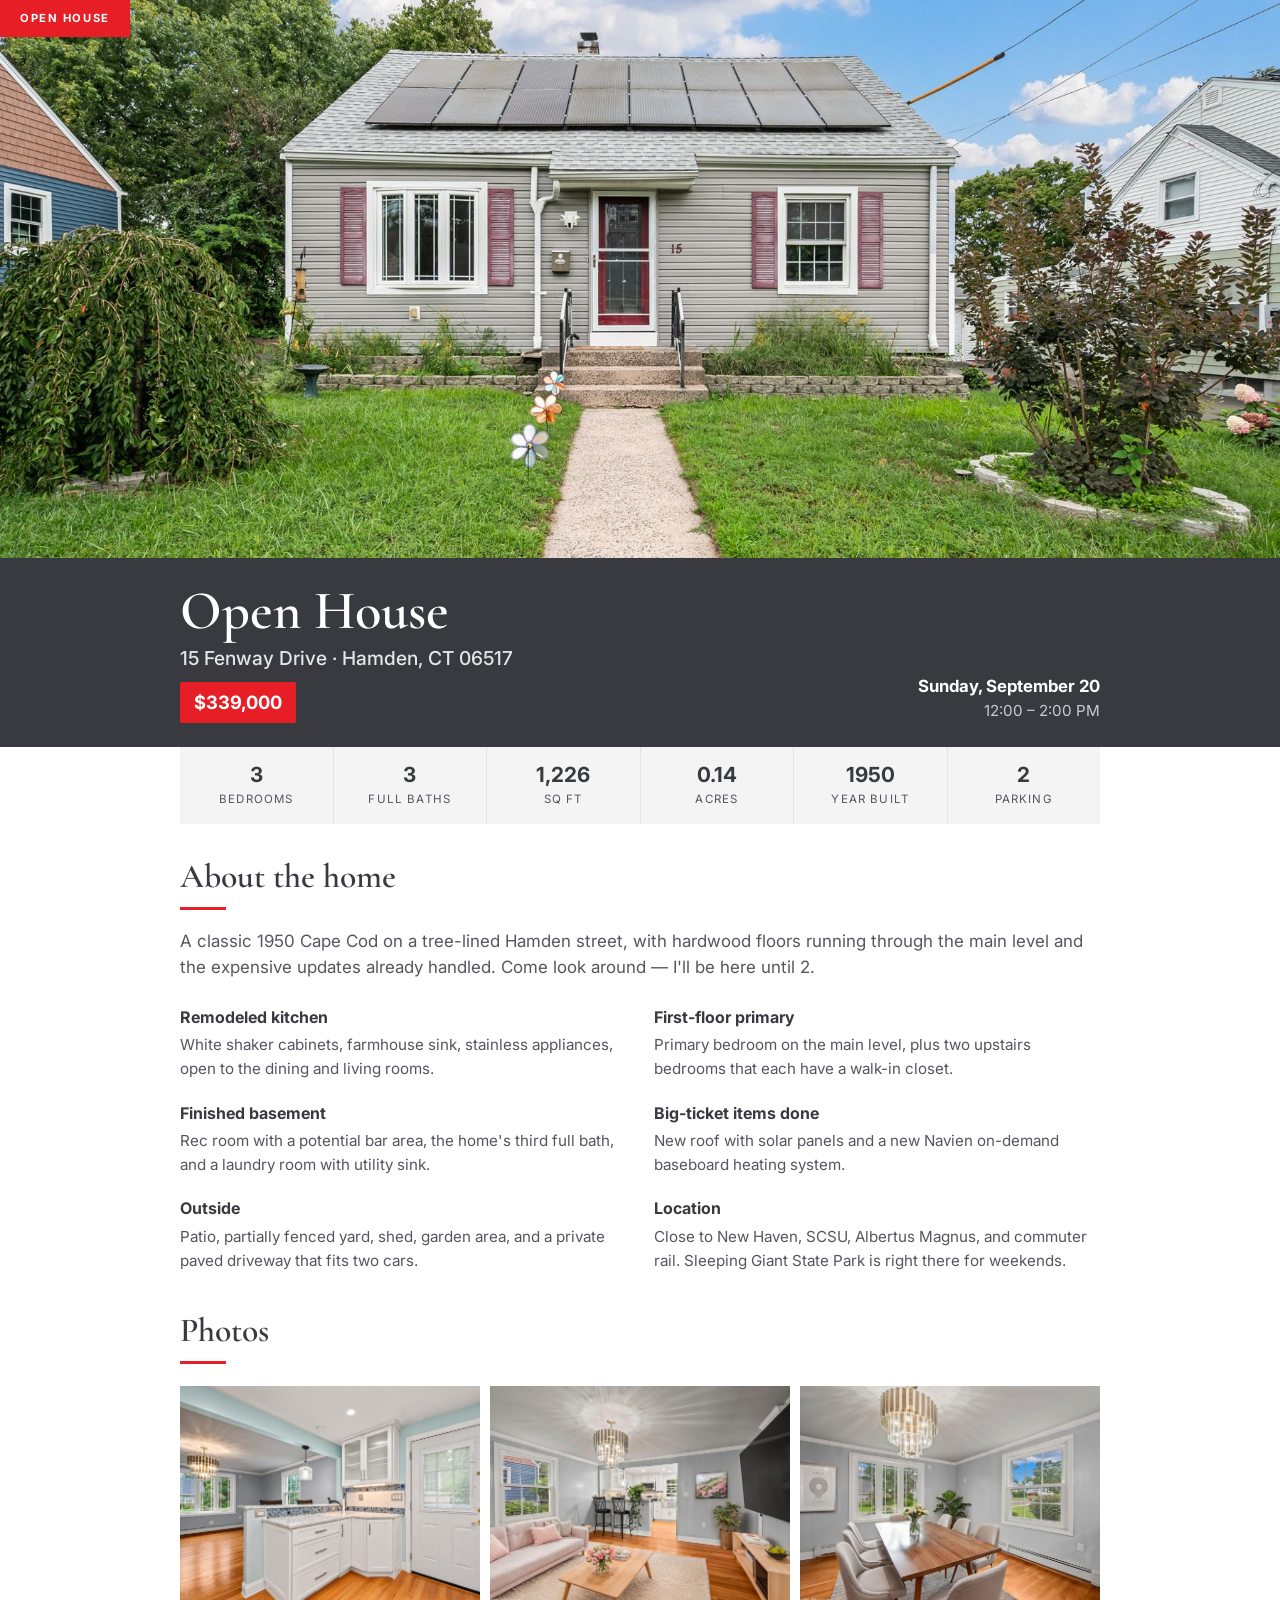
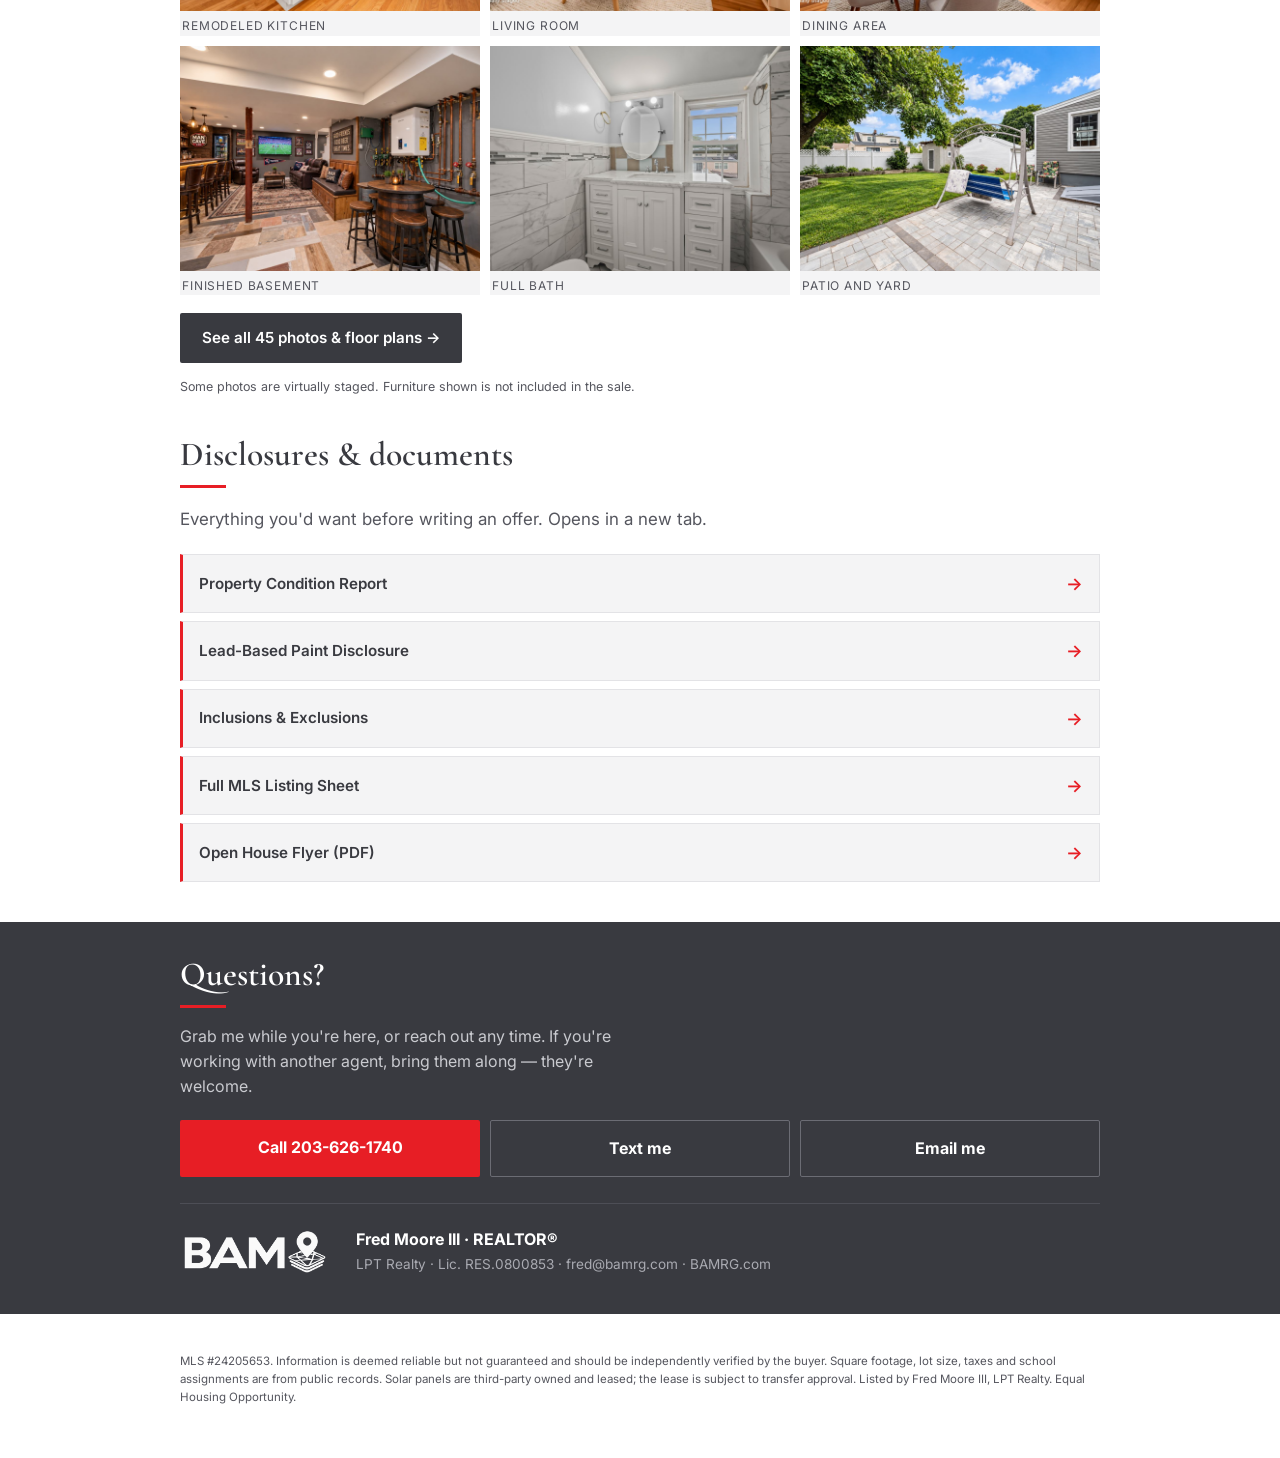
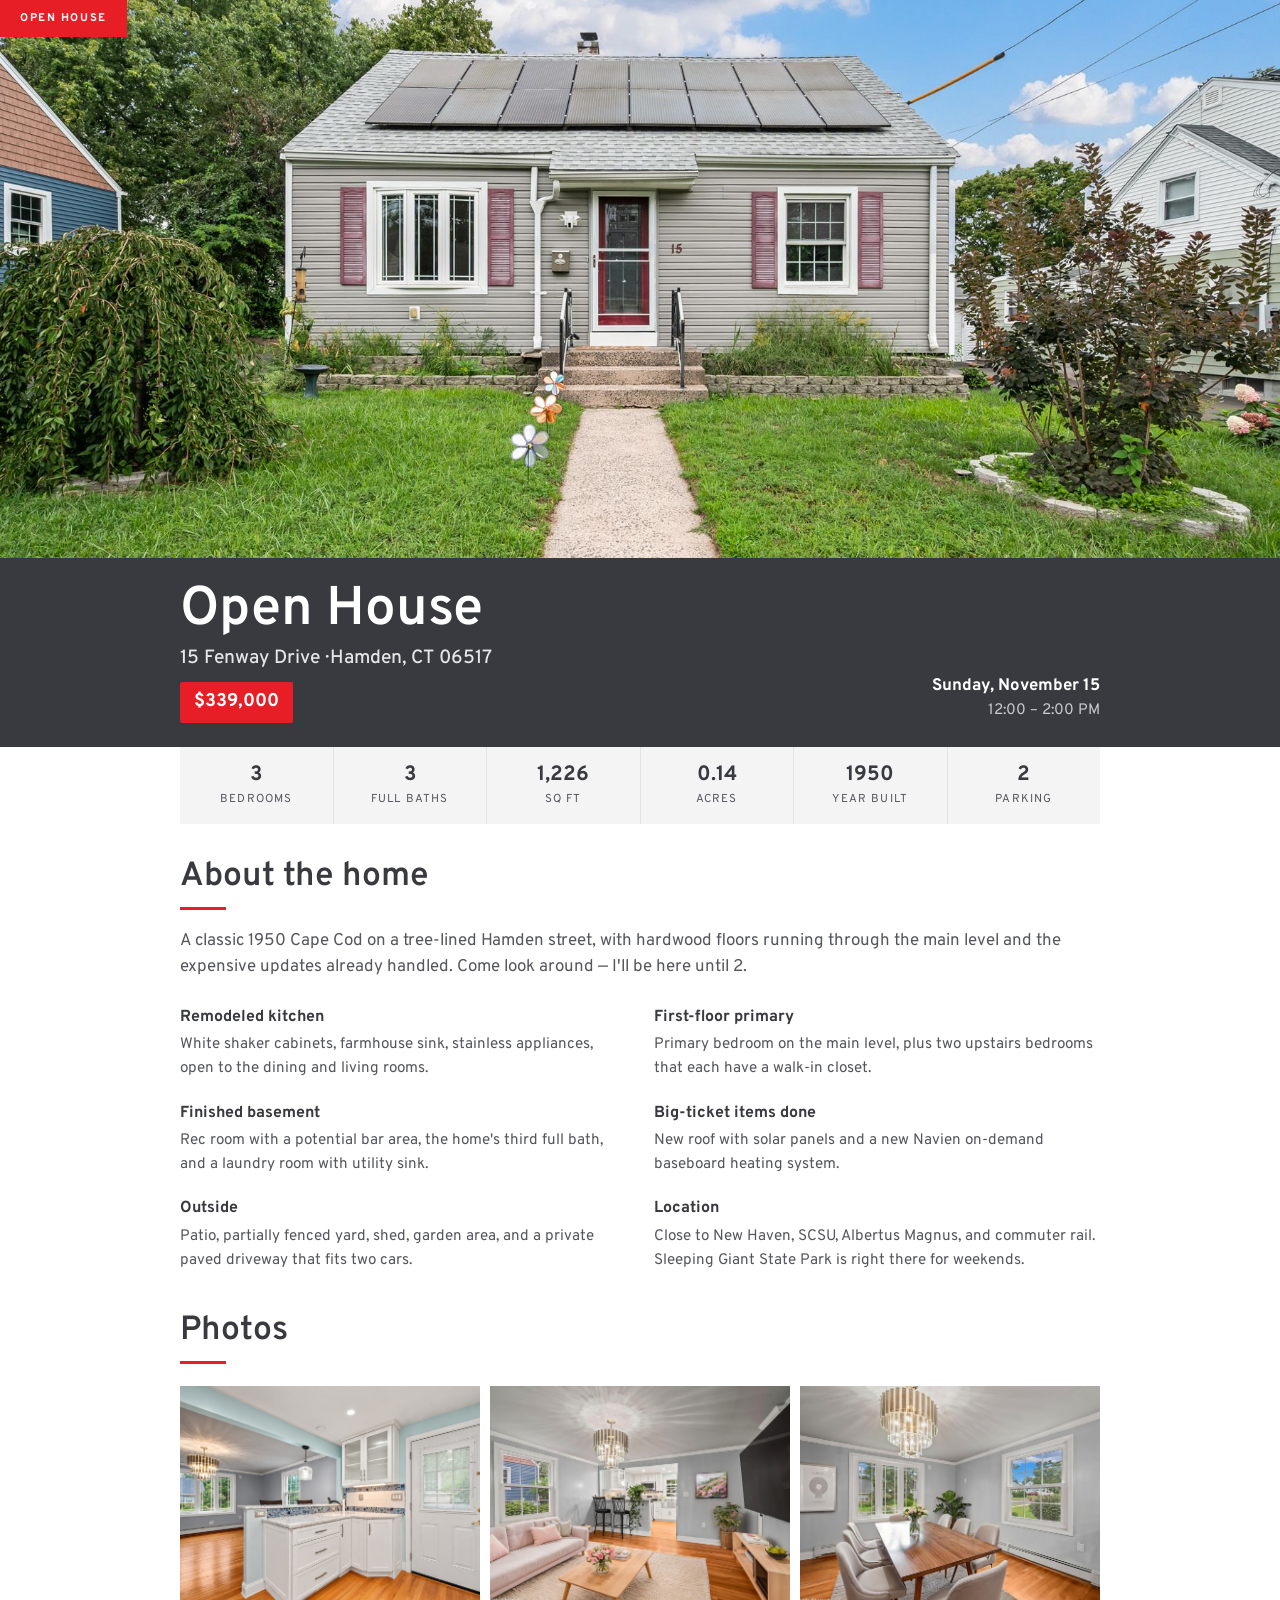
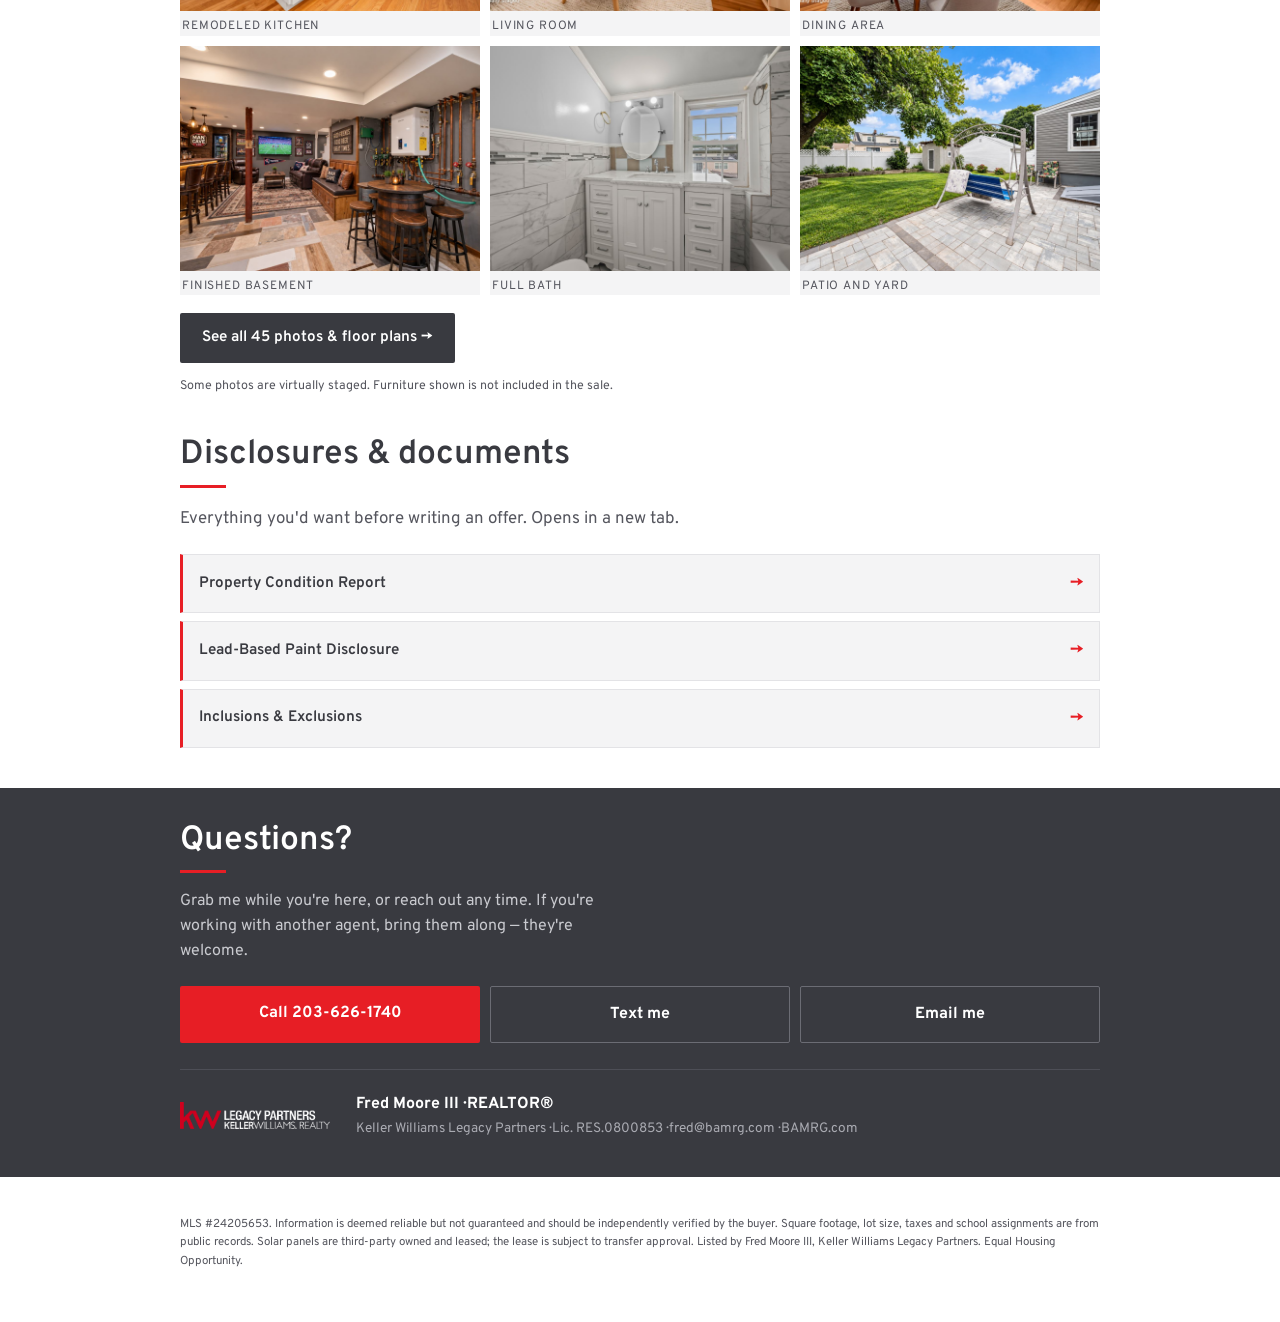
